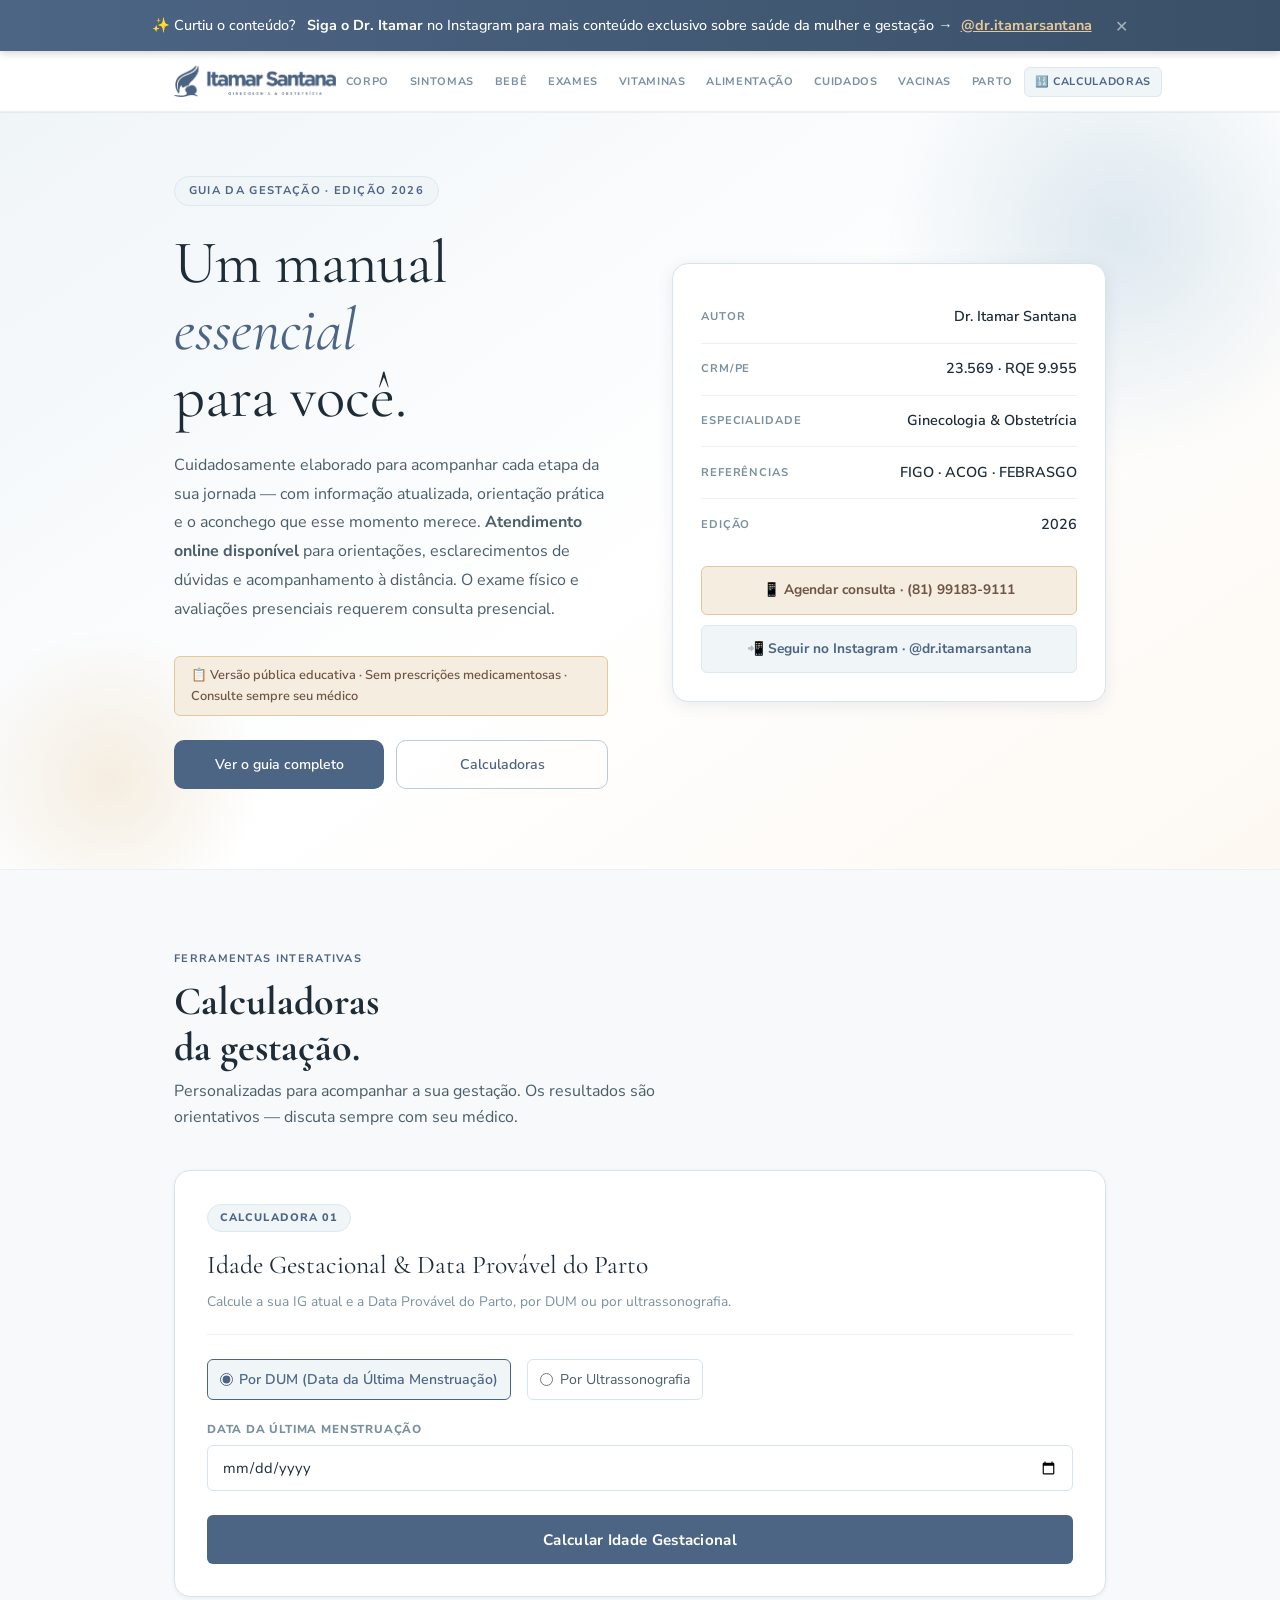
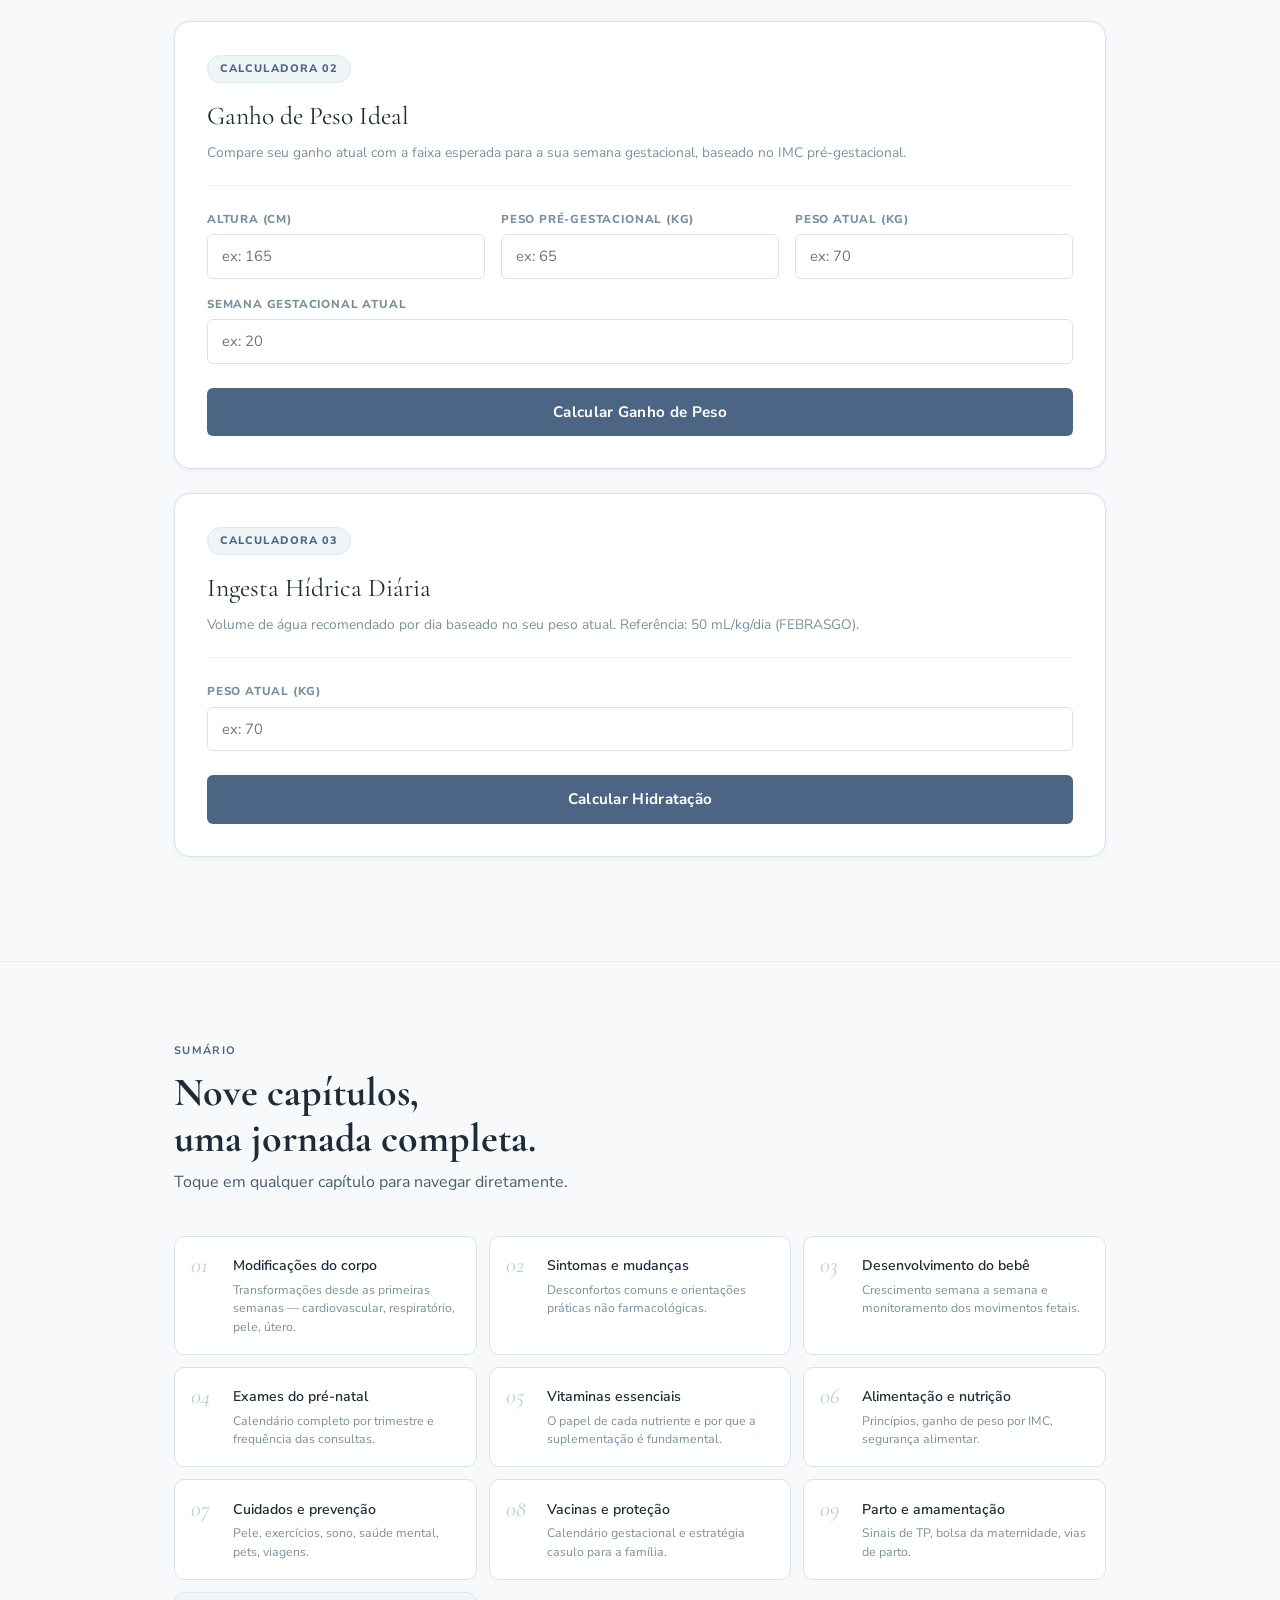
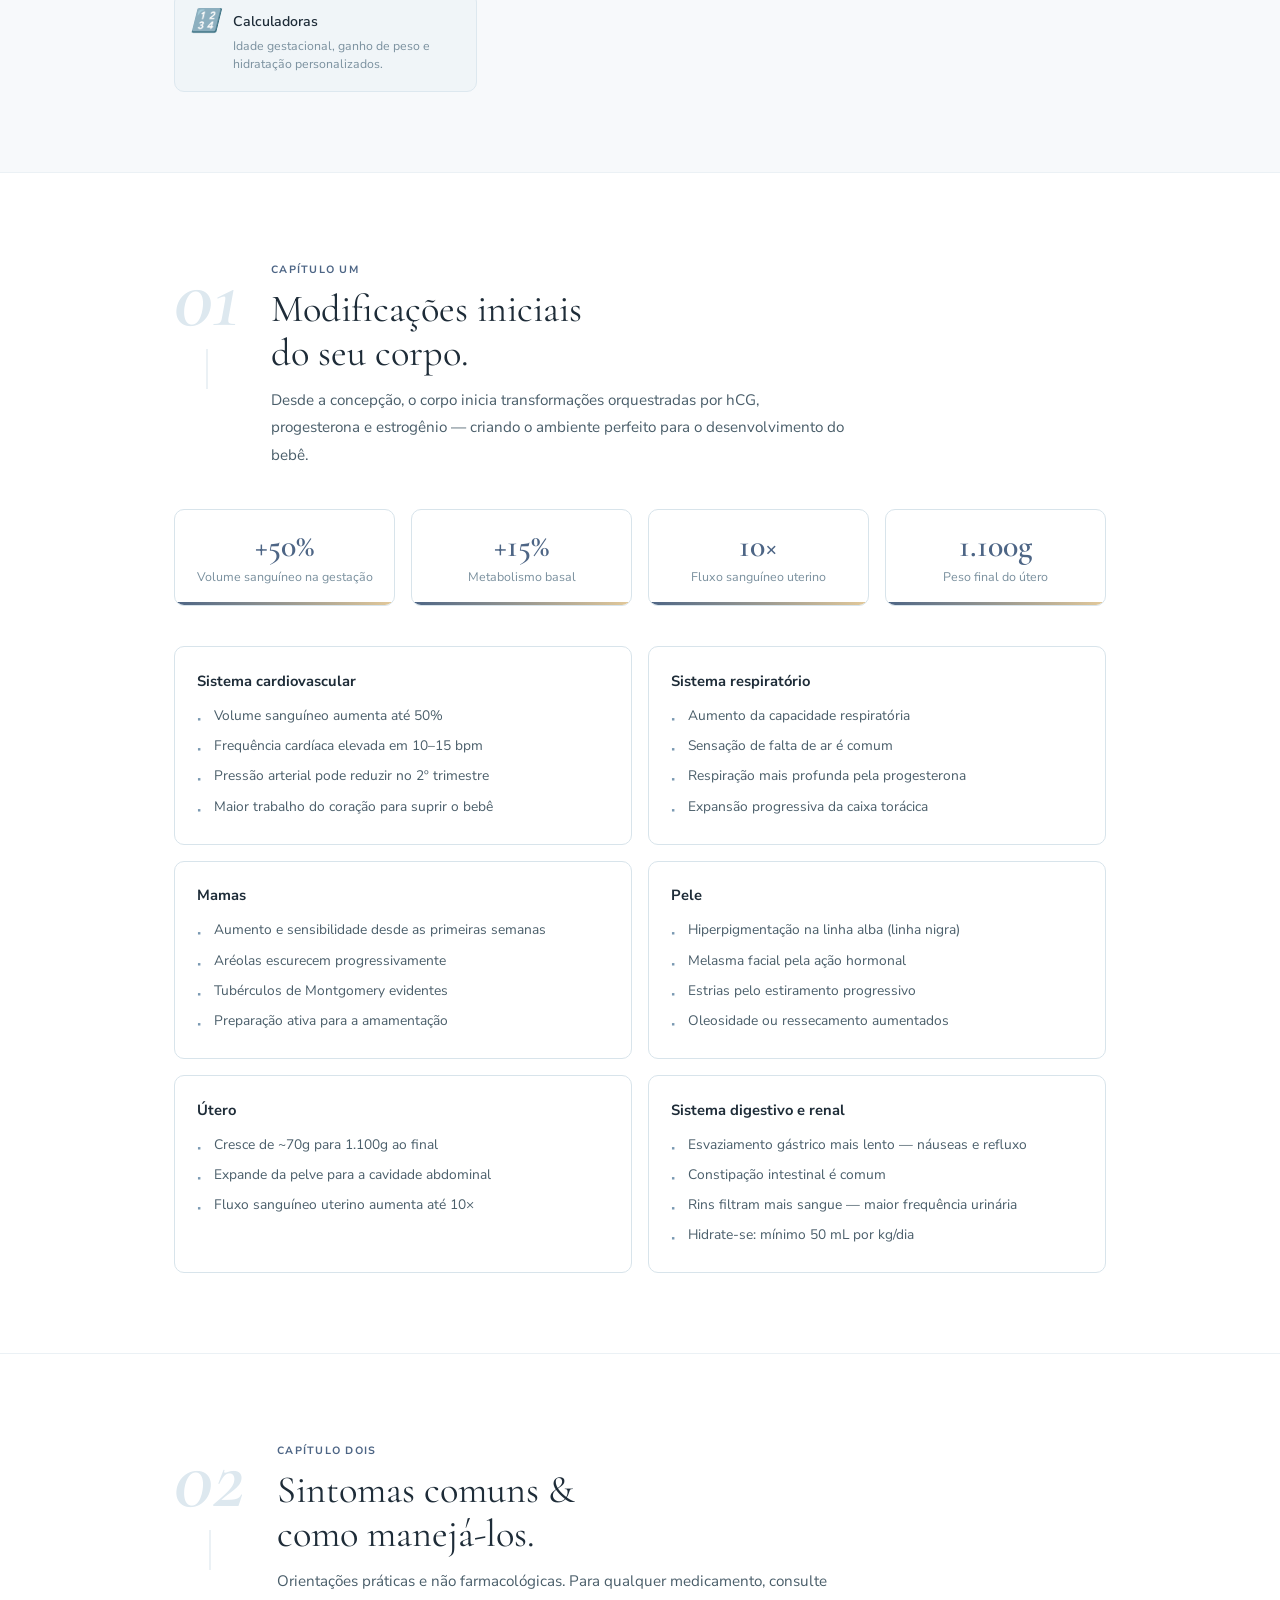
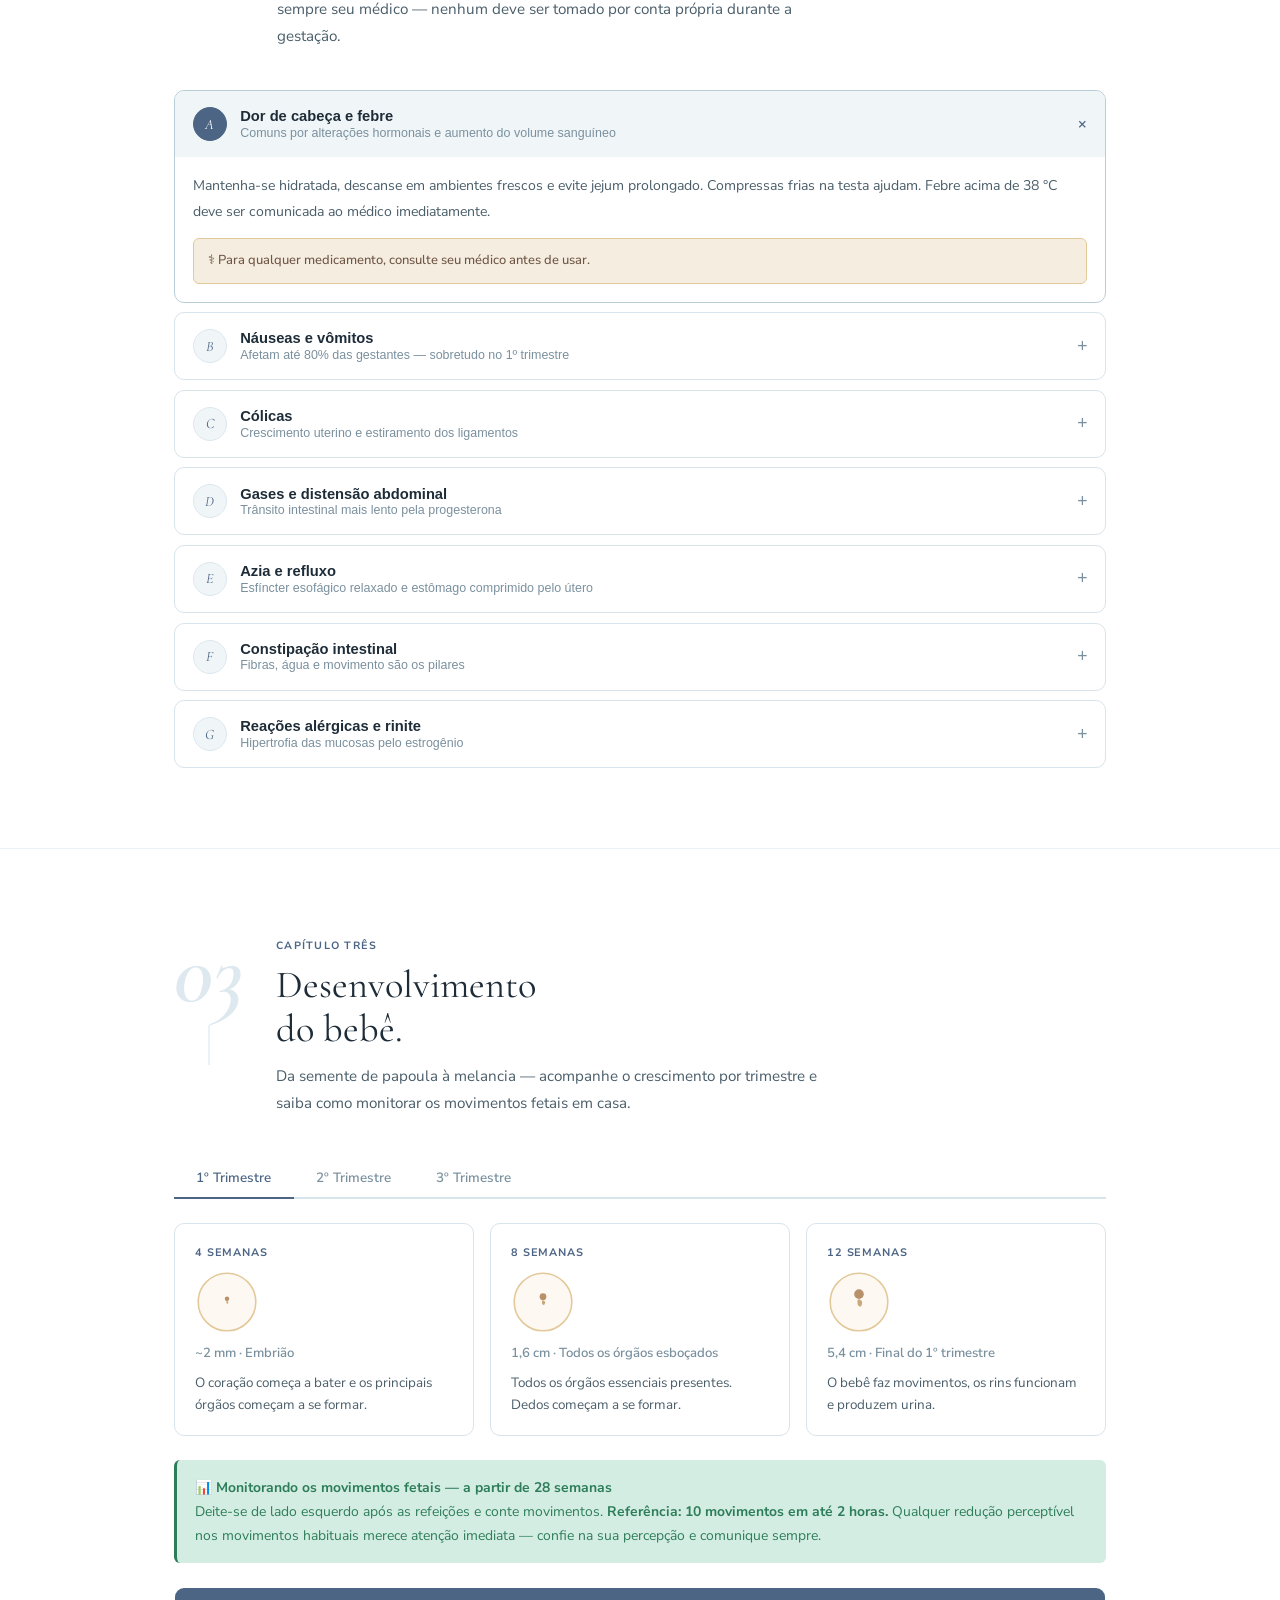
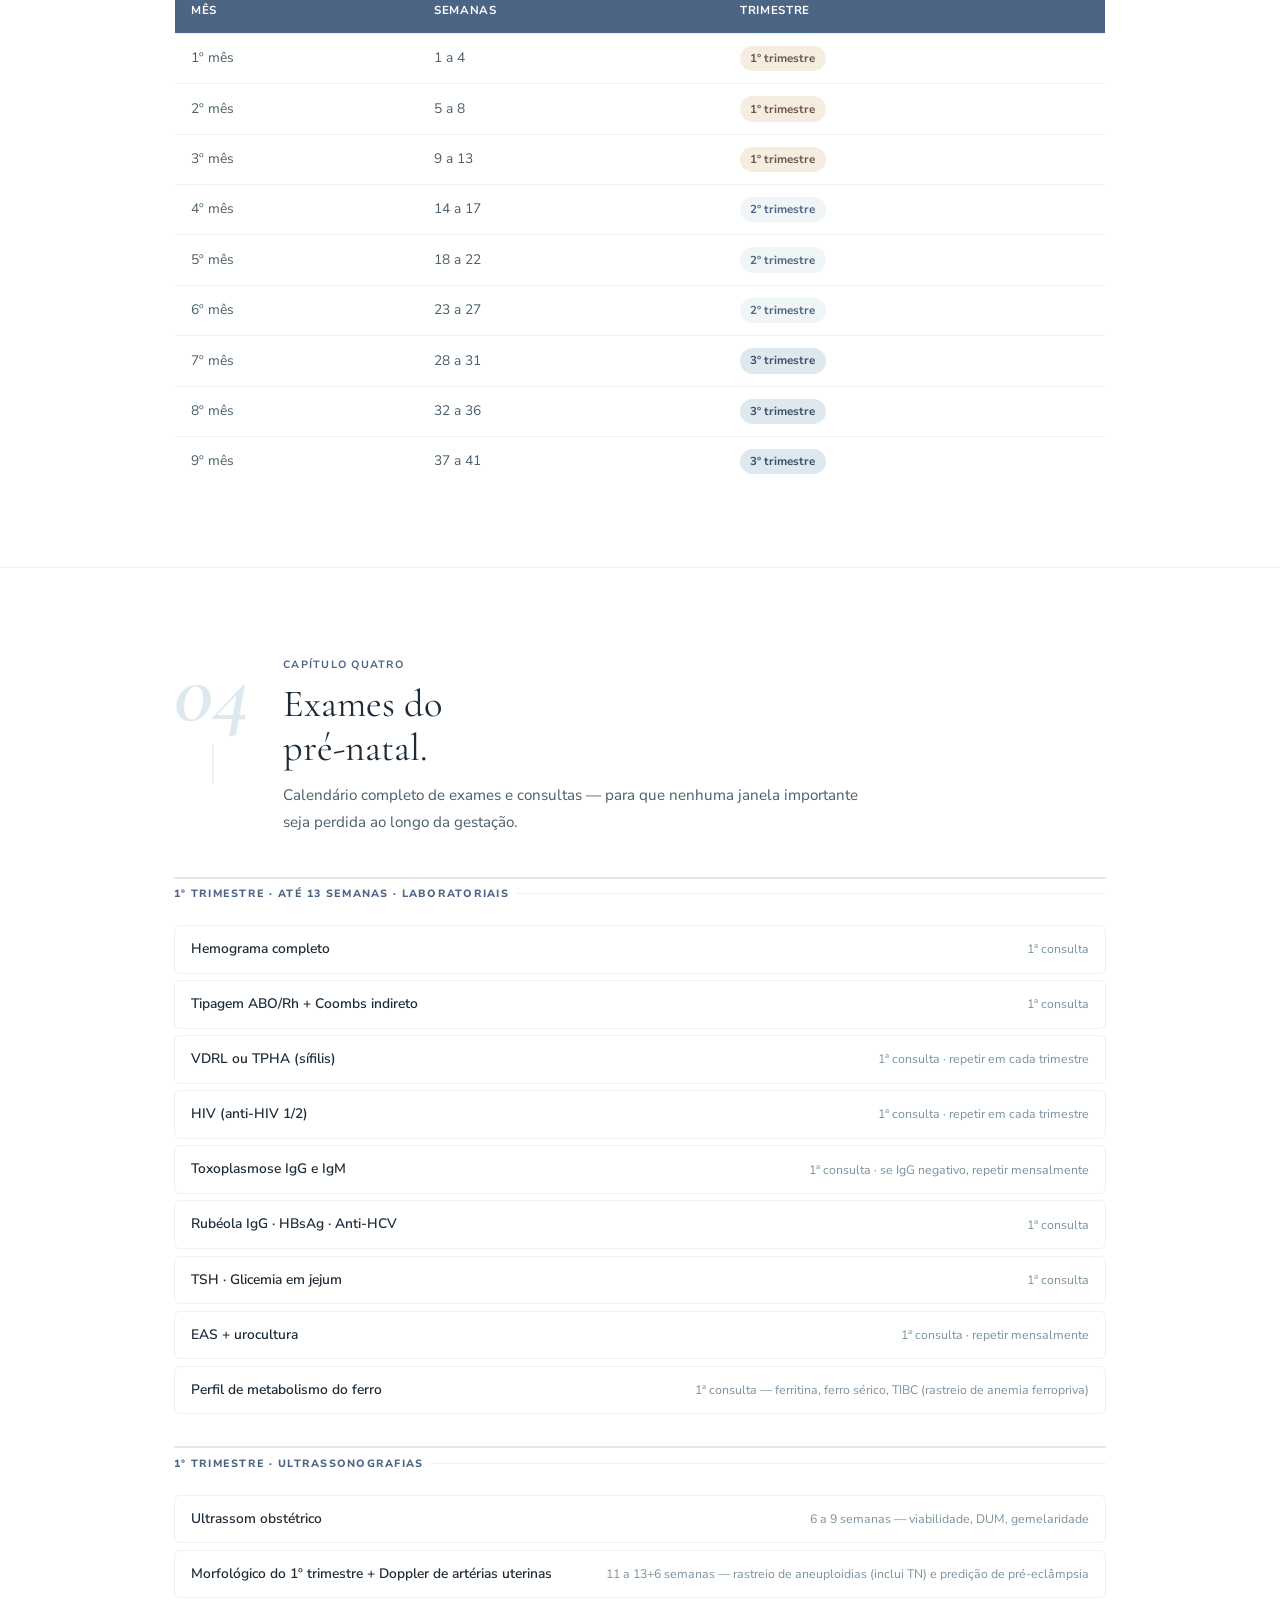
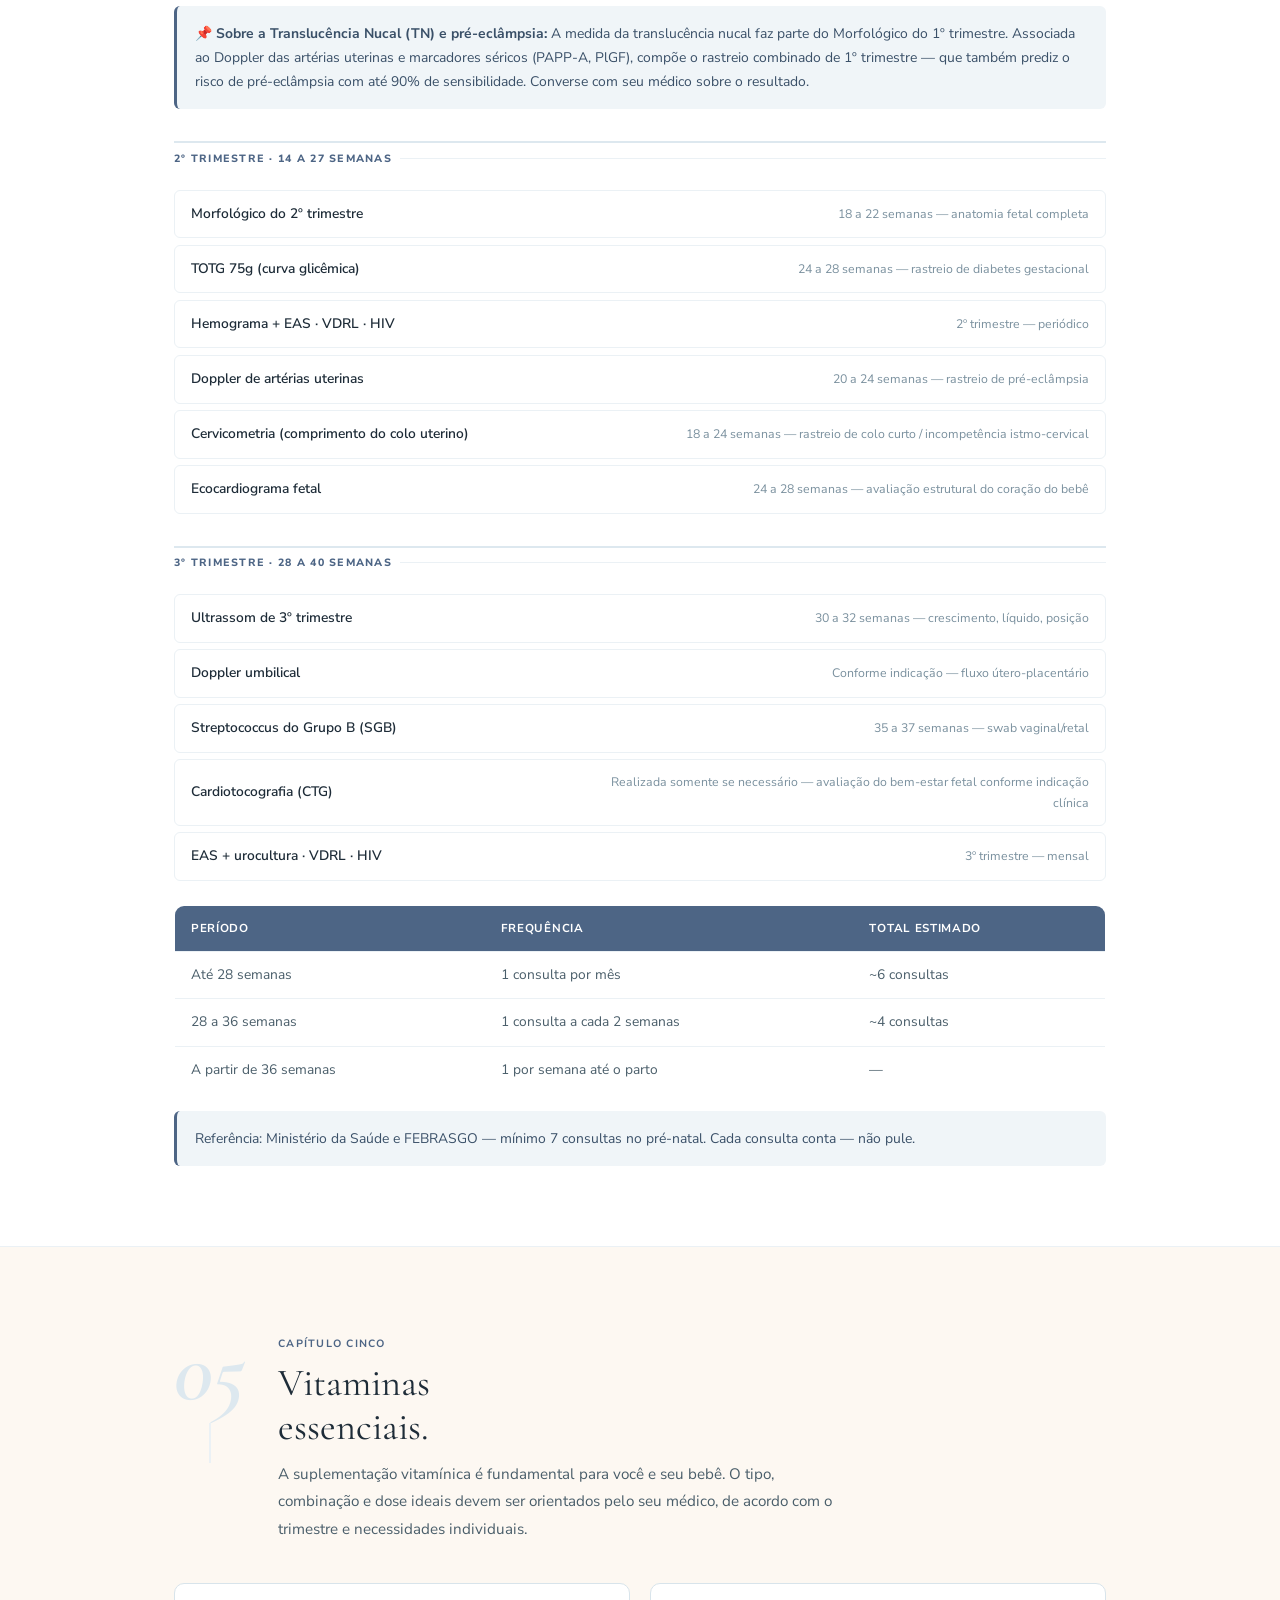
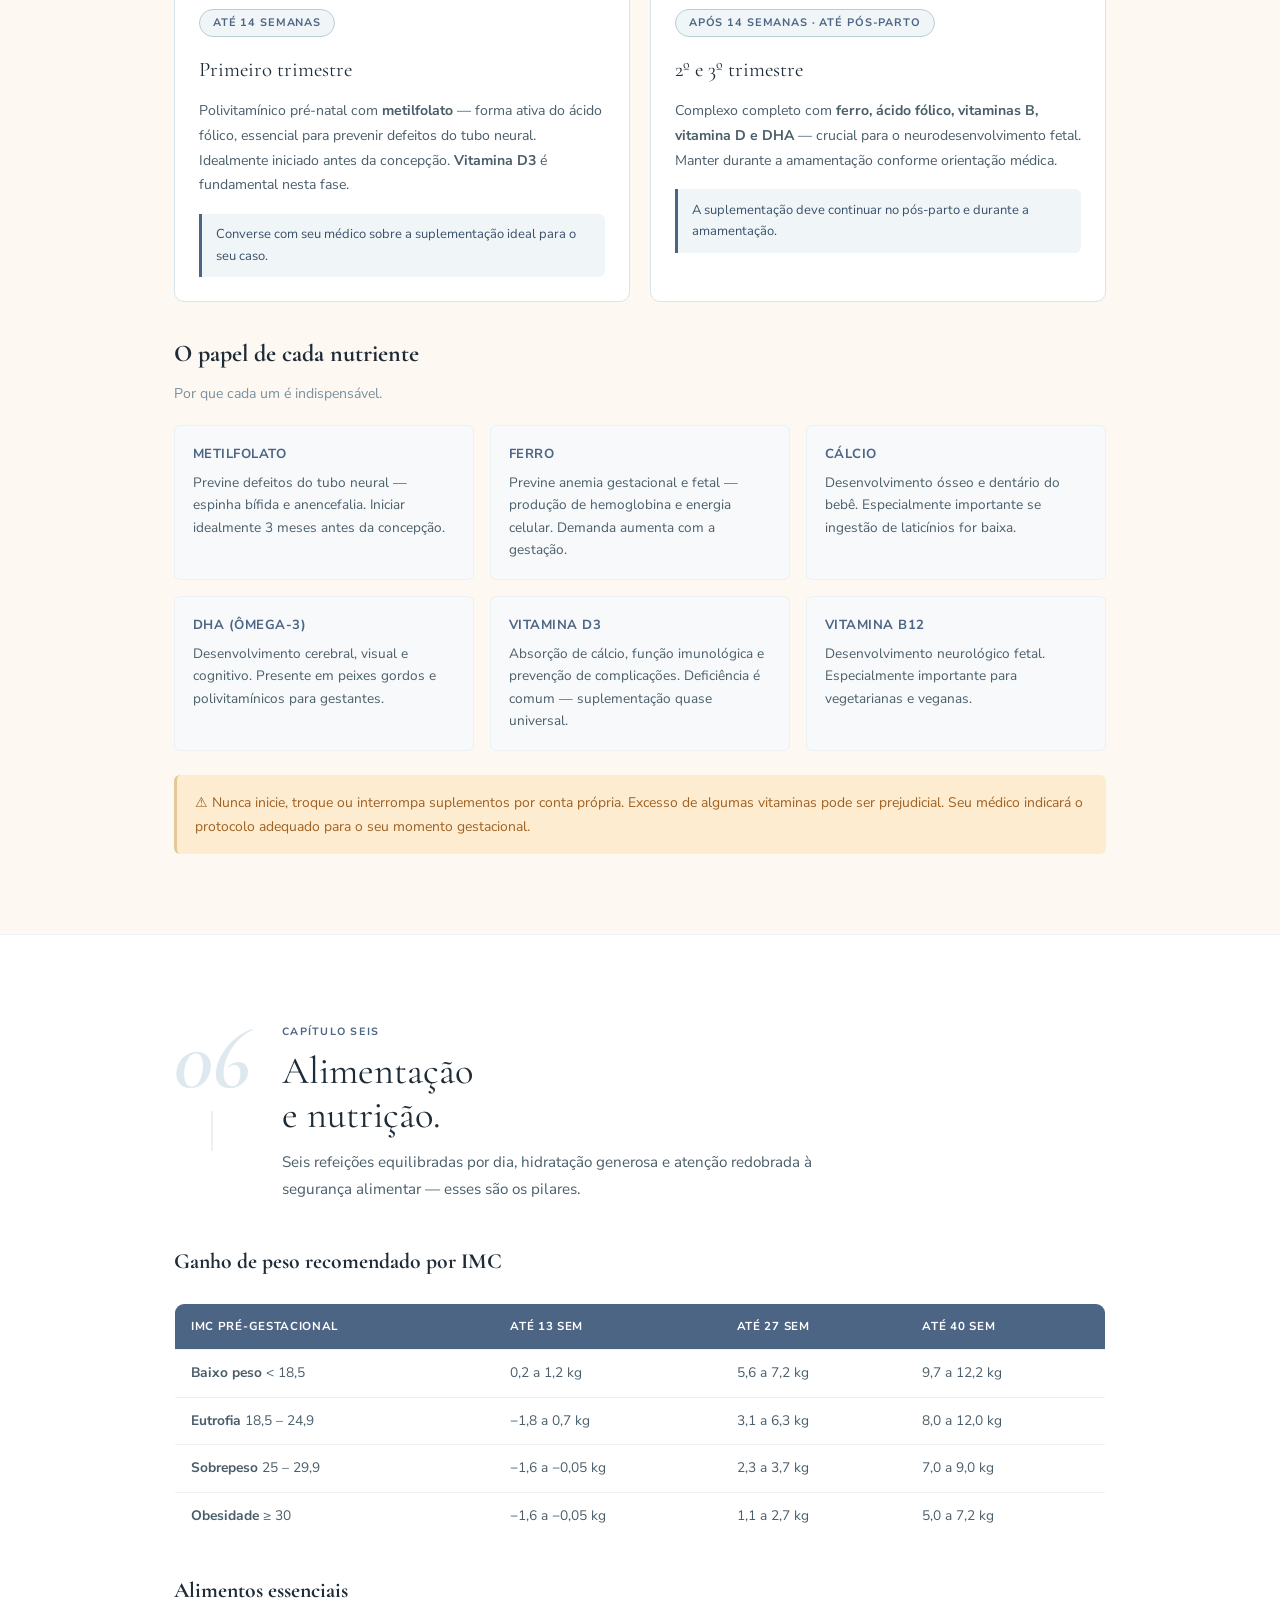
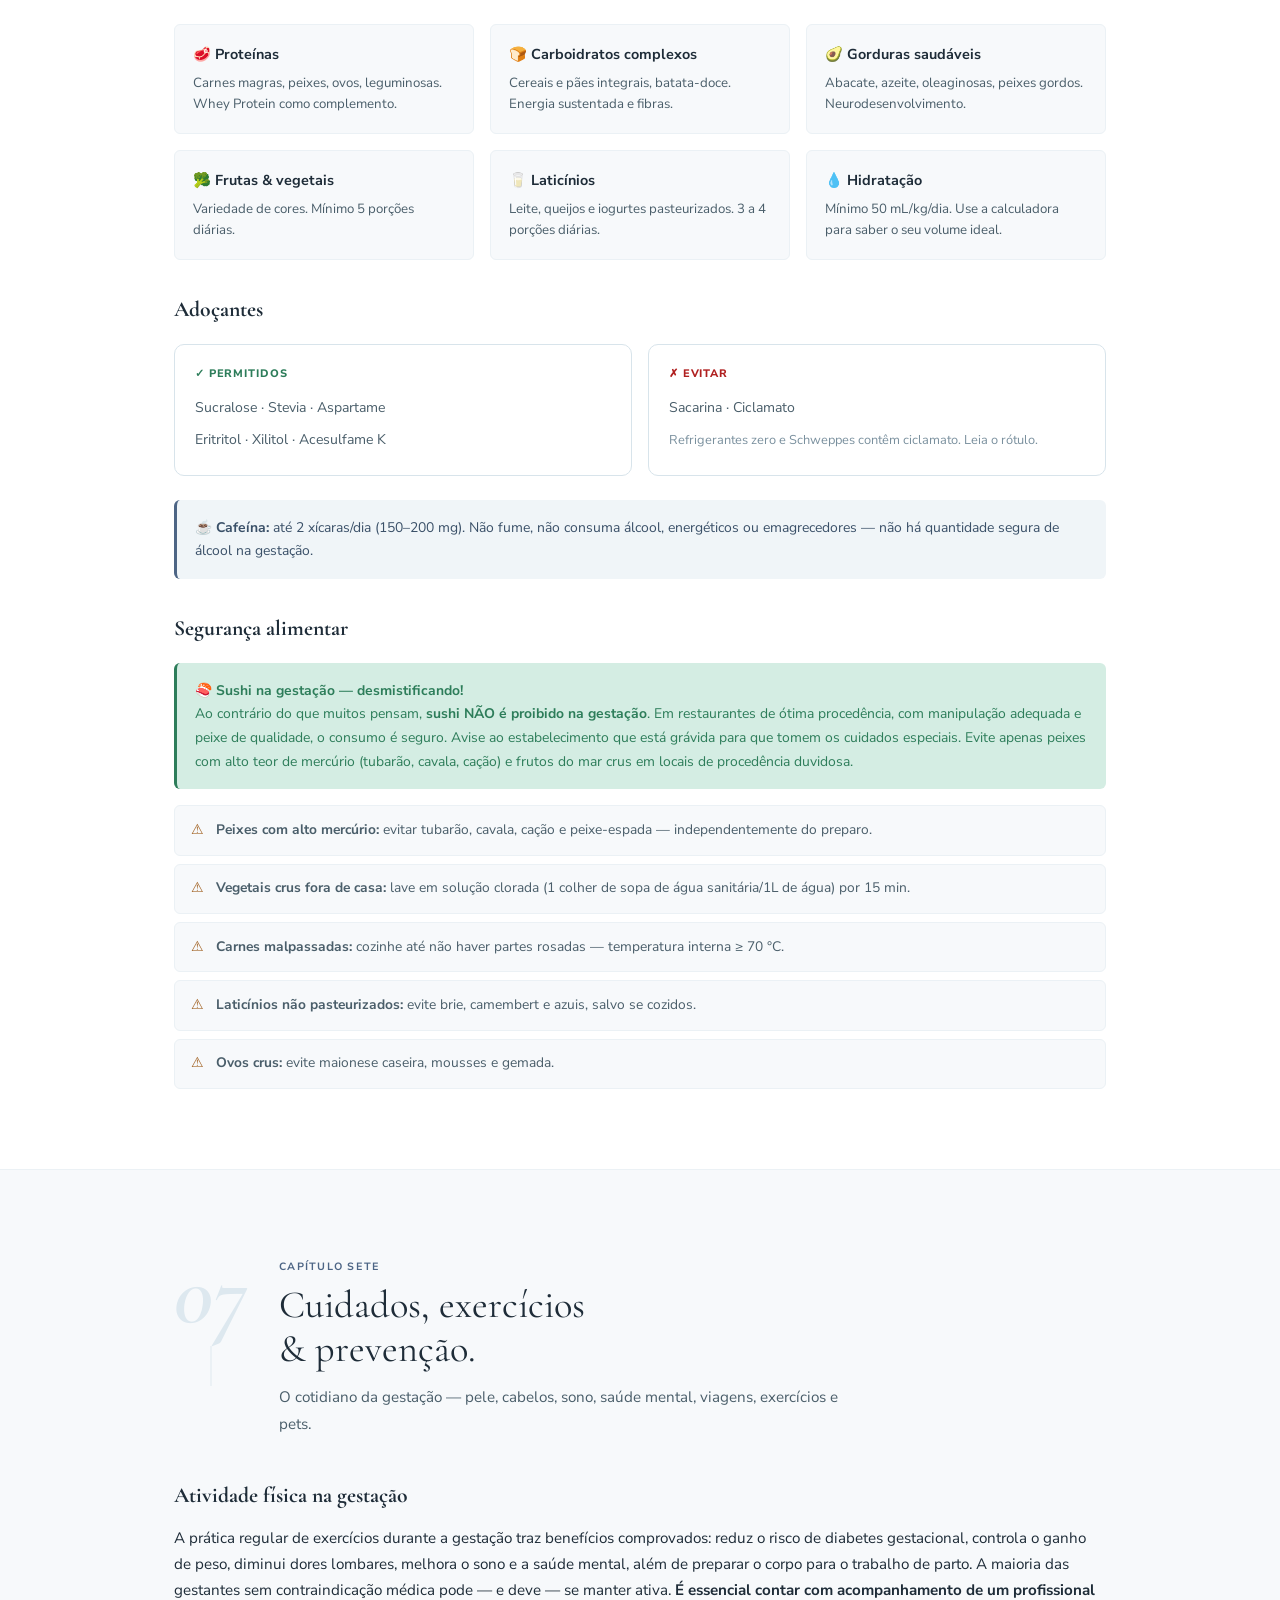
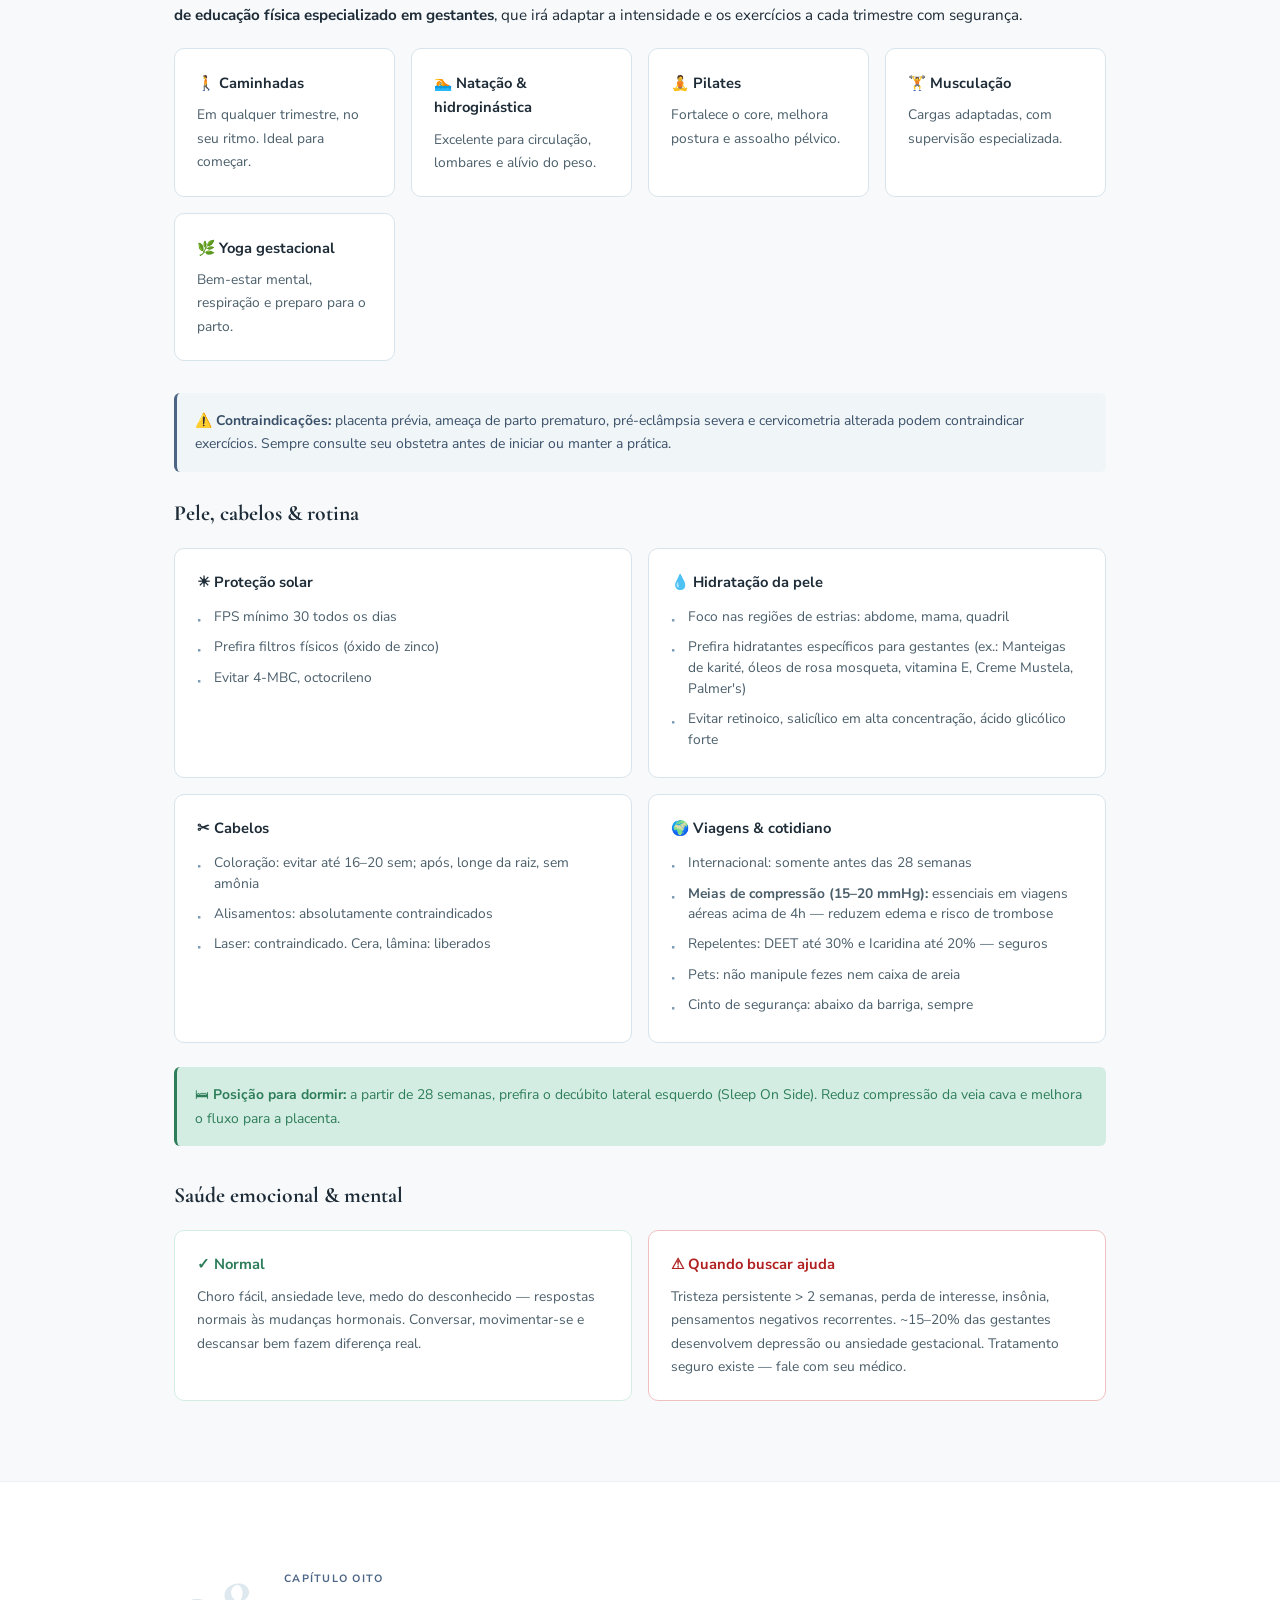
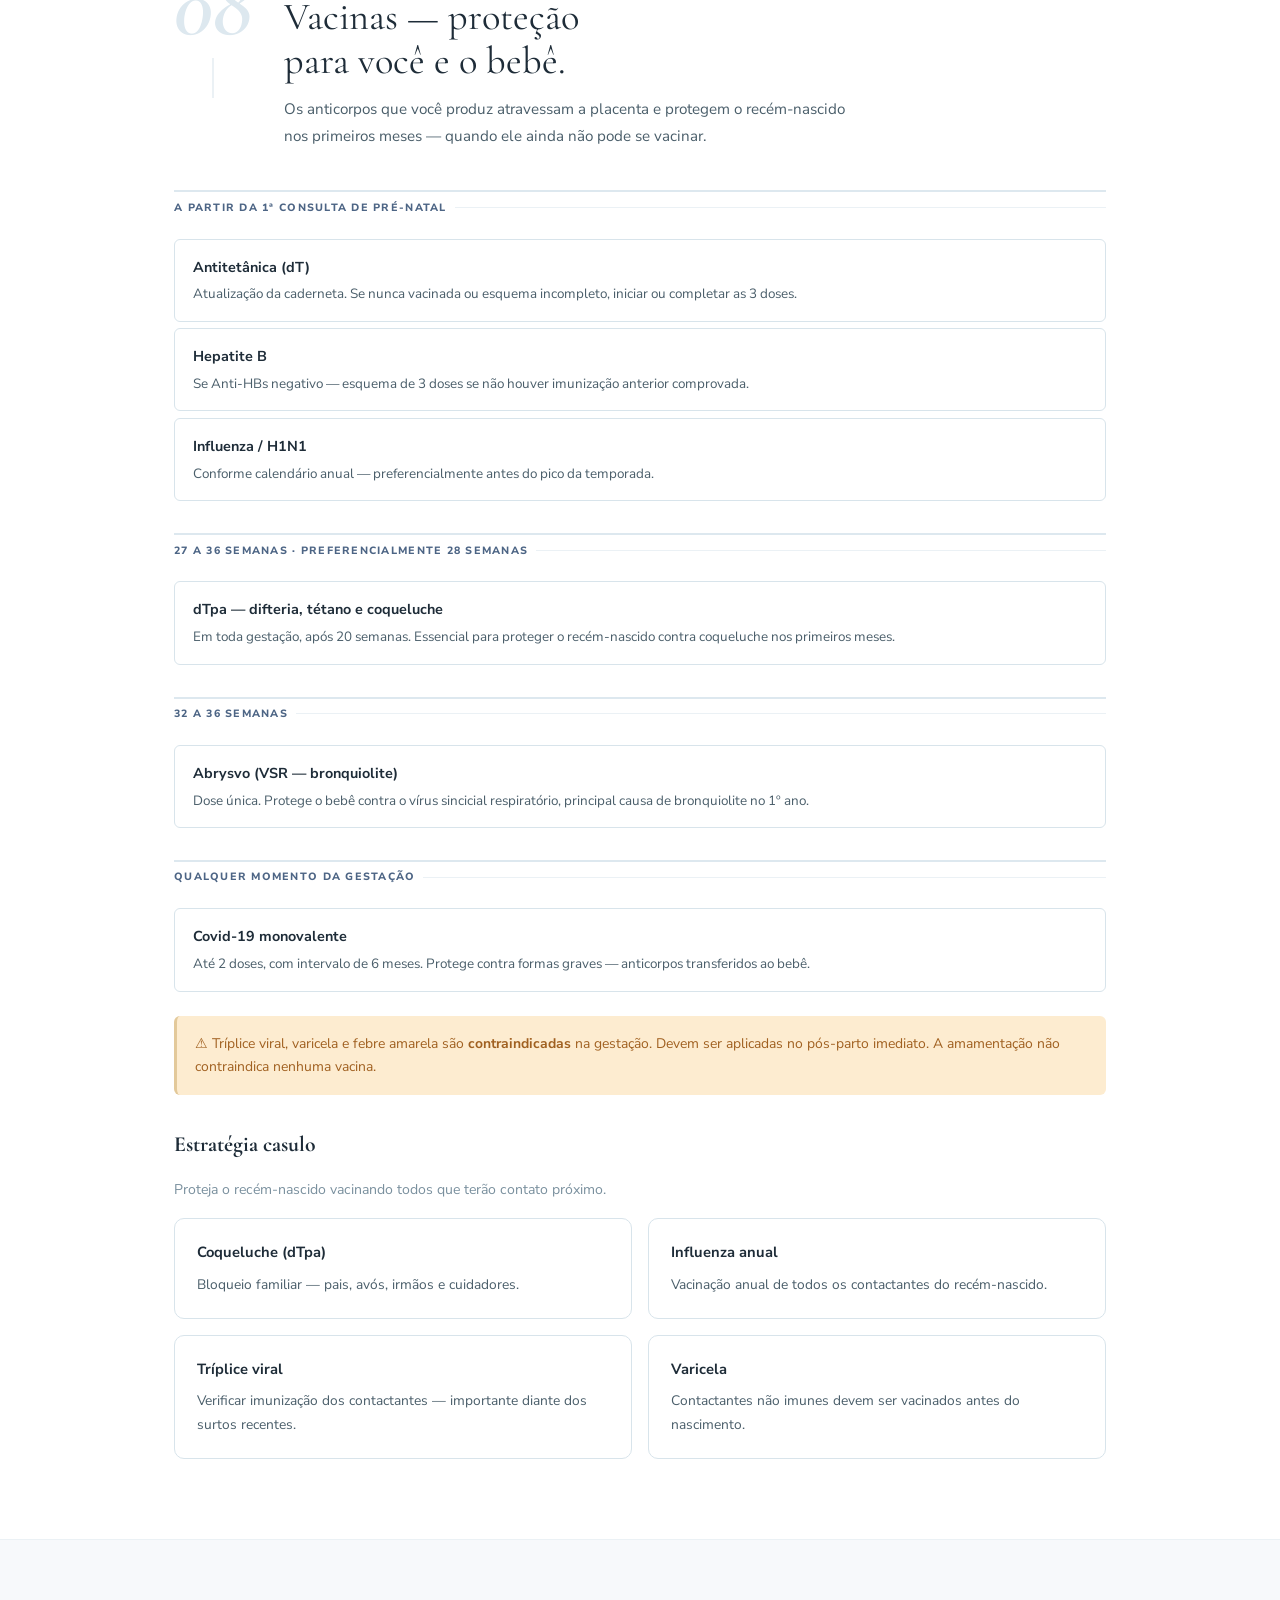
==== guia-publico.html @ 439c9fb7 "Fix nav logo, add JS, redesign fetal SVGs, move calculators earlier" ====
<!DOCTYPE html>
<html lang="pt-BR">
<head>
  <meta charset="UTF-8"/>
  <meta name="viewport" content="width=device-width, initial-scale=1.0"/>
  <title>Guia da Gestação · Dr. Itamar Santana · 2026</title>
  <meta name="description" content="Guia educativo completo sobre gestação. Com calculadoras de idade gestacional, ganho de peso e hidratação."/>
  <link rel="preconnect" href="https://fonts.googleapis.com"/>
  <link rel="preconnect" href="https://fonts.gstatic.com" crossorigin/>
  <link href="https://fonts.googleapis.com/css2?family=Cormorant+Garamond:ital,wght@0,400;0,500;0,600;1,400;1,600&family=Nunito+Sans:wght@300;400;500;600;700&display=swap" rel="stylesheet"/>
  <style>
    /* ════════════════════════════════════════
       BRAND TOKENS — Dr. Itamar Santana
       ════════════════════════════════════════ */
    :root {
      /* Primary — Steel Blue */
      --brand-dark:    #3a5068;
      --brand:         #4d6585;
      --brand-mid:     #7a99b2;
      --brand-light:   #b8cdd8;
      --brand-pale:    #dde8ef;
      --brand-ghost:   #f0f5f8;

      /* Warm — Sand & Taupe */
      --warm-dark:     #6e5545;
      --warm:          #8a6d58;
      --warm-mid:      #b59a82;
      --warm-light:    #e3c99a;
      --warm-pale:     #f5ede0;
      --warm-ghost:    #fdf8f2;

      /* Semantic */
      --success:       #2d7d5a;
      --success-bg:    #d4ede3;
      --warning:       #a06020;
      --warning-bg:    #fdecd0;
      --danger:        #b02020;
      --danger-bg:     #fde0e0;
      --info:          var(--brand);
      --info-bg:       var(--brand-ghost);

      /* Text */
      --text:          #1e2c38;
      --text-secondary:#4a5e6a;
      --text-muted:    #7a909e;
      --text-light:    #aabbc6;

      /* Surface */
      --bg:            #ffffff;
      --bg-alt:        #f7f9fb;
      --bg-warm:       var(--warm-ghost);
      --border:        #d8e4eb;
      --border-light:  #ebf1f5;

      /* Type */
      --font-serif:    'Cormorant Garamond', Georgia, serif;
      --font-sans:     'Nunito Sans', -apple-system, sans-serif;

      /* Geometry */
      --radius:        16px;
      --radius-sm:     10px;
      --radius-xs:     6px;

      /* Shadow */
      --shadow-sm:     0 1px 4px rgba(58,80,104,.07);
      --shadow:        0 4px 16px rgba(58,80,104,.10);
      --shadow-lg:     0 12px 40px rgba(58,80,104,.15);
    }

    *, *::before, *::after { box-sizing: border-box; margin: 0; padding: 0; }
    html { scroll-behavior: smooth; font-size: 16px; }
    body {
      font-family: var(--font-sans);
      color: var(--text);
      background: var(--bg);
      line-height: 1.65;
      -webkit-font-smoothing: antialiased;
    }

    /* ── PROGRESS ── */
    #progress {
      position: fixed; top: 0; left: 0; height: 3px; z-index: 1100;
      background: linear-gradient(90deg, var(--brand), var(--warm-light));
      width: 0%; transition: width .12s ease; border-radius: 0 2px 2px 0;
    }

    /* ── BACK TO TOP ── */
    #btt {
      position: fixed; bottom: 1.5rem; right: 1.5rem; z-index: 900;
      width: 44px; height: 44px; border-radius: 50%;
      background: var(--brand); color: #fff; border: none;
      display: flex; align-items: center; justify-content: center;
      cursor: pointer; box-shadow: var(--shadow);
      opacity: 0; transform: translateY(8px);
      transition: all .3s; font-size: 1.1rem;
    }
    #btt.visible { opacity: 1; transform: translateY(0); }
    #btt:hover { background: var(--brand-dark); }

    /* ── NAV ── */
    nav {
      position: sticky; top: 0; z-index: 1000;
      background: rgba(255,255,255,.97);
      backdrop-filter: blur(16px);
      border-bottom: 1px solid var(--border-light);
      box-shadow: 0 1px 0 rgba(58,80,104,.06);
    }
    .nav-inner {
      max-width: 980px; margin: 0 auto; padding: 0 1.5rem;
      display: flex; align-items: center; justify-content: space-between;
      height: 60px;
    }
    .nav-logo { height: 32px; display: block; }
    .nav-toggle { display: none; background: none; border: 1px solid var(--border); padding: 6px 10px; border-radius: var(--radius-xs); cursor: pointer; color: var(--text-secondary); font-size: .85rem; }
    .nav-links { display: flex; gap: .1rem; list-style: none; }
    .nav-links a {
      font-size: .68rem; font-weight: 700; letter-spacing: .06em; text-transform: uppercase;
      color: var(--text-muted); text-decoration: none; padding: .4rem .6rem;
      border-radius: var(--radius-xs); transition: all .2s; white-space: nowrap;
    }
    .nav-links a:hover { color: var(--brand); background: var(--brand-ghost); }
    .nav-links .nav-calc a { color: var(--brand); background: var(--brand-ghost); border: 1px solid var(--brand-pale); }
    .nav-links .nav-calc a:hover { background: var(--brand-pale); }

    /* Drawer */
    #nav-drawer {
      display: none; position: fixed; top: 60px; left: 0; right: 0; bottom: 0;
      background: #fff; z-index: 999; padding: 1.5rem;
      overflow-y: auto; border-top: 1px solid var(--border-light);
    }
    #nav-drawer.open { display: block; }
    #nav-drawer a {
      display: flex; align-items: center; gap: .75rem;
      padding: .85rem 0; font-size: .95rem; color: var(--text);
      text-decoration: none; border-bottom: 1px solid var(--border-light);
      font-weight: 500;
    }
    #nav-drawer a:last-child { border-bottom: none; }
    #nav-drawer .drawer-num { color: var(--brand); font-family: var(--font-serif); font-style: italic; font-size: 1.1rem; min-width: 1.5rem; }

    /* ── LAYOUT ── */
    .container { max-width: 980px; margin: 0 auto; padding: 0 1.5rem; }
    section { padding: 5rem 0; }
    section + section { border-top: 1px solid var(--border-light); }

    /* ── HERO ── */
    #hero {
      background: linear-gradient(145deg, var(--brand-ghost) 0%, #fff 55%, var(--warm-ghost) 100%);
      padding: 4rem 0 5rem;
      position: relative; overflow: hidden;
    }
    #hero::before {
      content: '';
      position: absolute; top: -120px; right: -80px;
      width: 480px; height: 480px; border-radius: 50%;
      background: radial-gradient(circle, var(--brand-pale) 0%, transparent 70%);
      pointer-events: none;
    }
    #hero::after {
      content: '';
      position: absolute; bottom: -60px; left: -40px;
      width: 300px; height: 300px; border-radius: 50%;
      background: radial-gradient(circle, var(--warm-pale) 0%, transparent 70%);
      pointer-events: none;
    }
    .hero-inner { position: relative; z-index: 1; display: grid; grid-template-columns: 1fr 1fr; gap: 4rem; align-items: center; }
    .hero-eyebrow {
      display: inline-flex; align-items: center; gap: .5rem;
      font-size: .7rem; font-weight: 700; letter-spacing: .12em; text-transform: uppercase;
      color: var(--brand); background: var(--brand-ghost);
      border: 1px solid var(--brand-pale); border-radius: 100px;
      padding: .3rem .85rem; margin-bottom: 1.5rem;
    }
    .hero-title {
      font-family: var(--font-serif);
      font-size: clamp(2.4rem, 5vw, 3.8rem);
      font-weight: 400; line-height: 1.1; margin-bottom: 1.25rem;
      color: var(--text);
    }
    .hero-title em { color: var(--brand); font-style: italic; }
    .hero-lead { font-size: 1rem; color: var(--text-secondary); line-height: 1.8; margin-bottom: 2rem; }
    .hero-public-badge {
      display: inline-flex; align-items: center; gap: .4rem;
      background: var(--warm-pale); color: var(--warm-dark);
      border: 1px solid var(--warm-light); border-radius: var(--radius-xs);
      font-size: .78rem; font-weight: 600; padding: .4rem .9rem;
    }
    .hero-right {
      background: var(--bg);
      border: 1px solid var(--border);
      border-radius: var(--radius);
      padding: 1.75rem;
      box-shadow: var(--shadow);
    }
    .hero-meta-row { display: flex; flex-direction: column; gap: 0; }
    .hero-meta-item { display: flex; justify-content: space-between; align-items: center; padding: .85rem 0; border-bottom: 1px solid var(--border-light); }
    .hero-meta-item:last-child { border-bottom: none; }
    .hm-label { font-size: .7rem; font-weight: 700; text-transform: uppercase; letter-spacing: .08em; color: var(--text-muted); }
    .hm-val { font-size: .9rem; font-weight: 600; color: var(--text); }
    .hero-cta {
      display: flex; gap: .75rem; margin-top: 1.25rem;
    }
    .btn-primary {
      flex: 1; padding: .75rem 1rem; background: var(--brand); color: #fff;
      border: none; border-radius: var(--radius-sm); font-family: var(--font-sans);
      font-size: .88rem; font-weight: 600; cursor: pointer; text-align: center;
      text-decoration: none; display: flex; align-items: center; justify-content: center;
      gap: .4rem; transition: background .2s;
    }
    .btn-primary:hover { background: var(--brand-dark); }
    .btn-outline {
      flex: 1; padding: .75rem 1rem;
      background: transparent; color: var(--brand);
      border: 1.5px solid var(--brand-light); border-radius: var(--radius-sm);
      font-family: var(--font-sans); font-size: .88rem; font-weight: 600;
      cursor: pointer; text-align: center; text-decoration: none;
      display: flex; align-items: center; justify-content: center;
      transition: all .2s;
    }
    .btn-outline:hover { background: var(--brand-ghost); border-color: var(--brand); }

    /* ── TOC ── */
    #toc { background: var(--bg-alt); }
    .section-eyebrow { font-size: .68rem; font-weight: 700; letter-spacing: .12em; text-transform: uppercase; color: var(--brand); margin-bottom: .6rem; }
    .section-title { font-family: var(--font-serif); font-size: clamp(1.8rem, 4vw, 2.5rem); margin-bottom: .5rem; line-height: 1.15; }
    .section-lead { color: var(--text-secondary); margin-bottom: 2.5rem; max-width: 540px; }
    .toc-grid { display: grid; grid-template-columns: repeat(3, 1fr); gap: .75rem; }
    .toc-item {
      display: flex; align-items: flex-start; gap: .85rem;
      border: 1.5px solid var(--border); border-radius: var(--radius-sm);
      padding: 1.1rem 1rem; background: var(--bg); text-decoration: none; color: var(--text);
      transition: all .2s; position: relative; overflow: hidden;
    }
    .toc-item::before {
      content: ''; position: absolute; left: 0; top: 0; bottom: 0;
      width: 3px; background: var(--brand); opacity: 0; transition: opacity .2s;
    }
    .toc-item:hover { border-color: var(--brand-light); box-shadow: var(--shadow-sm); transform: translateY(-1px); }
    .toc-item:hover::before { opacity: 1; }
    .toc-num { font-family: var(--font-serif); font-size: 1.4rem; color: var(--brand-light); font-style: italic; line-height: 1; min-width: 1.75rem; flex-shrink: 0; }
    .toc-title { font-weight: 600; font-size: .88rem; margin-bottom: .2rem; }
    .toc-desc { font-size: .77rem; color: var(--text-muted); line-height: 1.5; }
    .toc-calc { border-color: var(--brand-pale); background: var(--brand-ghost); }
    .toc-calc .toc-num { color: var(--brand); }
    .toc-calc:hover { border-color: var(--brand); }

    /* ── CHAPTER HEADER ── */
    .ch-wrap { display: flex; align-items: flex-start; gap: 2rem; margin-bottom: 2.5rem; }
    .ch-num-block {
      display: flex; flex-direction: column; align-items: center;
      flex-shrink: 0;
    }
    .ch-num { font-family: var(--font-serif); font-size: clamp(3.5rem, 8vw, 5.5rem); font-style: italic; color: var(--brand-pale); line-height: 1; font-weight: 600; }
    .ch-line { width: 2px; flex: 1; background: var(--border-light); min-height: 40px; margin-top: .5rem; }
    .ch-content { padding-top: .5rem; }
    .ch-eyebrow { font-size: .66rem; font-weight: 700; letter-spacing: .12em; text-transform: uppercase; color: var(--brand); margin-bottom: .5rem; }
    .ch-title { font-family: var(--font-serif); font-size: clamp(1.6rem, 4vw, 2.4rem); font-weight: 400; line-height: 1.15; margin-bottom: .75rem; }
    .ch-lead { color: var(--text-secondary); max-width: 580px; line-height: 1.8; font-size: .95rem; }

    /* ── STAT ROW ── */
    .stat-row { display: grid; grid-template-columns: repeat(4, 1fr); gap: 1rem; margin-bottom: 2.5rem; }
    .stat-card {
      border: 1.5px solid var(--border); border-radius: var(--radius-sm);
      padding: 1.25rem; text-align: center; background: var(--bg);
      position: relative; overflow: hidden;
    }
    .stat-card::after {
      content: ''; position: absolute; bottom: 0; left: 0; right: 0;
      height: 3px; background: linear-gradient(90deg, var(--brand), var(--warm-light));
    }
    .stat-num { font-family: var(--font-serif); font-size: 2rem; font-weight: 600; color: var(--brand); line-height: 1; margin-bottom: .35rem; }
    .stat-label { font-size: .78rem; color: var(--text-muted); line-height: 1.4; }

    /* ── CARDS GRID ── */
    .cards-2 { display: grid; grid-template-columns: 1fr 1fr; gap: 1rem; }
    .cards-3 { display: grid; grid-template-columns: repeat(3, 1fr); gap: 1rem; }
    .cards-auto { display: grid; grid-template-columns: repeat(auto-fit, minmax(200px, 1fr)); gap: 1rem; }
    .card {
      border: 1.5px solid var(--border); border-radius: var(--radius-sm);
      padding: 1.35rem; background: var(--bg);
    }
    .card-title { font-weight: 700; font-size: .92rem; margin-bottom: .5rem; color: var(--text); }
    .card-text { font-size: .86rem; color: var(--text-secondary); line-height: 1.7; }
    .card ul { list-style: none; }
    .card ul li { font-size: .86rem; color: var(--text-secondary); padding: .3rem 0 .3rem 1.1rem; position: relative; line-height: 1.5; }
    .card ul li::before { content: '·'; position: absolute; left: 0; color: var(--brand-mid); font-weight: bold; font-size: 1.1rem; line-height: 1.4; }

    /* ── ACCORDION ── */
    .accordion { display: flex; flex-direction: column; gap: .6rem; }
    .acc-item { border: 1.5px solid var(--border); border-radius: var(--radius-sm); overflow: hidden; background: var(--bg); transition: border-color .2s; }
    .acc-item.open { border-color: var(--brand-light); }
    .acc-trigger {
      width: 100%; display: flex; align-items: center; gap: .85rem; padding: 1rem 1.1rem;
      background: none; border: none; cursor: pointer; text-align: left; transition: background .2s;
    }
    .acc-trigger:hover { background: var(--brand-ghost); }
    .acc-item.open .acc-trigger { background: var(--brand-ghost); }
    .acc-letter {
      width: 34px; height: 34px; border-radius: 50%; flex-shrink: 0;
      background: var(--brand-ghost); border: 1.5px solid var(--brand-pale);
      display: flex; align-items: center; justify-content: center;
      font-family: var(--font-serif); font-style: italic; font-size: .9rem; color: var(--brand);
    }
    .acc-item.open .acc-letter { background: var(--brand); color: #fff; border-color: var(--brand); }
    .acc-info { flex: 1; }
    .acc-title { font-weight: 600; font-size: .92rem; color: var(--text); text-align: left; margin-bottom: .1rem; }
    .acc-sub { font-size: .78rem; color: var(--text-muted); text-align: left; }
    .acc-icon { font-size: 1.1rem; color: var(--text-muted); flex-shrink: 0; transition: transform .3s; }
    .acc-item.open .acc-icon { transform: rotate(45deg); color: var(--brand); }
    .acc-body { display: none; padding: 0 1.1rem 1.1rem; }
    .acc-item.open .acc-body { display: block; }
    .acc-body p { font-size: .88rem; color: var(--text-secondary); line-height: 1.8; margin-top: 1rem; }
    .acc-cta {
      display: flex; align-items: center; gap: .5rem; margin-top: .9rem;
      padding: .7rem .9rem; background: var(--warm-pale);
      border: 1px solid var(--warm-light); border-radius: var(--radius-xs);
      font-size: .81rem; color: var(--warm-dark); font-weight: 500;
    }

    /* ── TABS ── */
    .tab-bar { display: flex; gap: 0; margin-bottom: 1.5rem; border-bottom: 2px solid var(--border); }
    .tab-btn {
      padding: .65rem 1.4rem; border: none; background: none; cursor: pointer;
      font-family: var(--font-sans); font-size: .84rem; font-weight: 600;
      color: var(--text-muted); border-bottom: 2px solid transparent; margin-bottom: -2px;
      transition: all .2s;
    }
    .tab-btn.active { color: var(--brand); border-bottom-color: var(--brand); }
    .tab-panel { display: none; }
    .tab-panel.active { display: grid; grid-template-columns: repeat(3, 1fr); gap: 1rem; }
    .baby-card { border: 1.5px solid var(--border); border-radius: var(--radius-sm); padding: 1.25rem; }
    .baby-week { font-size: .68rem; font-weight: 700; text-transform: uppercase; letter-spacing: .08em; color: var(--brand); margin-bottom: .5rem; }
    .baby-size { font-size: 1.5rem; margin-bottom: .2rem; }
    .baby-cm { font-size: .82rem; color: var(--text-muted); margin-bottom: .5rem; font-weight: 600; }
    .baby-desc { font-size: .84rem; color: var(--text-secondary); line-height: 1.6; }

    /* ── TABLE ── */
    .data-table { width: 100%; border-collapse: collapse; font-size: .86rem; margin-top: 1.5rem; border: 1.5px solid var(--border); border-radius: var(--radius-sm); overflow: hidden; }
    .data-table th { background: var(--brand); color: #fff; padding: .8rem 1rem; text-align: left; font-size: .72rem; font-weight: 700; text-transform: uppercase; letter-spacing: .06em; }
    .data-table td { padding: .75rem 1rem; border-top: 1px solid var(--border-light); color: var(--text-secondary); }
    .data-table tr:hover td { background: var(--brand-ghost); }
    .badge { display: inline-block; padding: .2rem .65rem; border-radius: 100px; font-size: .72rem; font-weight: 700; }
    .badge-1 { background: var(--warm-pale); color: var(--warm-dark); }
    .badge-2 { background: var(--brand-ghost); color: var(--brand); }
    .badge-3 { background: var(--brand-pale); color: var(--brand-dark); }

    /* ── EXAM LIST ── */
    .period-label { font-size: .66rem; font-weight: 800; text-transform: uppercase; letter-spacing: .12em; color: var(--brand); padding: .4rem 0; border-top: 2px solid var(--brand-pale); margin-top: 2rem; margin-bottom: 1rem; display: flex; align-items: center; gap: .5rem; }
    .period-label::after { content: ''; flex: 1; height: 1px; background: var(--border-light); }
    .exam-list { display: flex; flex-direction: column; gap: .4rem; }
    .exam-row { display: flex; justify-content: space-between; align-items: center; padding: .75rem 1rem; border: 1px solid var(--border-light); border-radius: var(--radius-xs); font-size: .86rem; background: var(--bg); }
    .exam-row:hover { border-color: var(--brand-pale); background: var(--brand-ghost); }
    .exam-name { font-weight: 600; color: var(--text); }
    .exam-freq { font-size: .77rem; color: var(--text-muted); text-align: right; max-width: 55%; }

    /* ── VITAMINS ── */
    .trim-grid { display: grid; grid-template-columns: 1fr 1fr; gap: 1.25rem; margin-bottom: 2rem; }
    .trim-card { border: 1.5px solid var(--border); border-radius: var(--radius-sm); padding: 1.5rem; background: var(--bg); }
    .trim-pill { display: inline-block; border: 1.5px solid var(--brand-light); border-radius: 100px; font-size: .68rem; font-weight: 700; text-transform: uppercase; letter-spacing: .08em; color: var(--brand); padding: .25rem .8rem; margin-bottom: 1rem; background: var(--brand-ghost); }
    .trim-title { font-family: var(--font-serif); font-size: 1.3rem; margin-bottom: .75rem; }
    .trim-text { font-size: .88rem; color: var(--text-secondary); line-height: 1.75; margin-bottom: 1rem; }
    .trim-note { background: var(--brand-ghost); border-left: 3px solid var(--brand); border-radius: 0 var(--radius-xs) var(--radius-xs) 0; padding: .65rem .9rem; font-size: .81rem; color: var(--brand-dark); }
    .nutrient-grid { display: grid; grid-template-columns: 1fr 1fr 1fr; gap: 1rem; }
    .nutrient-card { border: 1px solid var(--border-light); border-radius: var(--radius-xs); padding: 1.1rem; background: var(--bg-alt); }
    .nutrient-name { font-size: .82rem; font-weight: 700; color: var(--brand); margin-bottom: .4rem; text-transform: uppercase; letter-spacing: .04em; }
    .nutrient-desc { font-size: .85rem; color: var(--text-secondary); line-height: 1.65; }

    /* ── FOOD ── */
    .food-grid { display: grid; grid-template-columns: repeat(3, 1fr); gap: 1rem; margin-bottom: 2rem; }
    .food-card { border: 1px solid var(--border-light); border-radius: var(--radius-xs); padding: 1.1rem; background: var(--bg-alt); }
    .food-title { font-weight: 700; font-size: .9rem; margin-bottom: .4rem; }
    .food-text { font-size: .83rem; color: var(--text-secondary); line-height: 1.6; }
    .sweetener-grid { display: grid; grid-template-columns: 1fr 1fr; gap: 1rem; margin-bottom: 1.5rem; }
    .sw-card { border: 1.5px solid var(--border); border-radius: var(--radius-sm); padding: 1.25rem; }
    .sw-label { font-size: .68rem; font-weight: 800; text-transform: uppercase; letter-spacing: .08em; margin-bottom: .6rem; }
    .sw-ok { color: var(--success); }
    .sw-no { color: var(--danger); }
    .sw-item { font-size: .88rem; color: var(--text-secondary); padding: .25rem 0; }
    .avoid-list { display: flex; flex-direction: column; gap: .5rem; }
    .avoid-item { display: flex; gap: .75rem; align-items: flex-start; border: 1px solid var(--border-light); border-radius: var(--radius-xs); padding: .8rem 1rem; font-size: .86rem; color: var(--text-secondary); background: var(--bg-alt); }
    .avoid-icon { color: var(--warning); flex-shrink: 0; }

    /* ── VACCINES ── */
    .vacc-item { border: 1.5px solid var(--border); border-radius: var(--radius-xs); padding: 1rem 1.1rem; margin-bottom: .4rem; }
    .vacc-item:hover { border-color: var(--brand-light); background: var(--brand-ghost); }
    .vacc-name { font-weight: 700; font-size: .9rem; margin-bottom: .25rem; color: var(--text); }
    .vacc-desc { font-size: .84rem; color: var(--text-secondary); line-height: 1.6; }

    /* ── ALERT SECTION ── */
    #alerts { background: #fff9f9; }
    .alert-grid { display: grid; grid-template-columns: repeat(auto-fit, minmax(210px, 1fr)); gap: .75rem; margin-bottom: 1.5rem; }
    .alert-card { border: 1.5px solid #f0c0c0; border-radius: var(--radius-sm); padding: 1.1rem; background: #fff; }
    .alert-card:hover { border-color: var(--danger); }
    .alert-icon { font-size: 1.4rem; margin-bottom: .4rem; }
    .alert-title { font-weight: 700; font-size: .88rem; margin-bottom: .3rem; }
    .alert-desc { font-size: .81rem; color: var(--text-secondary); line-height: 1.6; }
    .alert-banner { background: var(--danger-bg); border: 1.5px solid #f0a0a0; border-radius: var(--radius-sm); padding: 1.25rem 1.5rem; font-size: .9rem; color: var(--danger); font-weight: 600; text-align: center; }

    /* ── CALCULADORAS ── */
    #calcs { background: var(--bg-alt); }
    .calc-card { background: var(--bg); border: 1.5px solid var(--border); border-radius: var(--radius); padding: 2rem; box-shadow: var(--shadow-sm); margin-bottom: 1.5rem; }
    .calc-header { border-bottom: 1px solid var(--border-light); padding-bottom: 1.25rem; margin-bottom: 1.5rem; }
    .calc-badge { display: inline-flex; align-items: center; gap: .35rem; font-size: .68rem; font-weight: 800; text-transform: uppercase; letter-spacing: .1em; color: var(--brand); background: var(--brand-ghost); border: 1px solid var(--brand-pale); border-radius: 100px; padding: .25rem .75rem; margin-bottom: .75rem; }
    .calc-title { font-family: var(--font-serif); font-size: 1.6rem; font-weight: 400; margin-bottom: .3rem; }
    .calc-desc { font-size: .86rem; color: var(--text-muted); }
    .radio-group { display: flex; gap: 1rem; margin-bottom: 1.25rem; flex-wrap: wrap; }
    .radio-opt { display: flex; align-items: center; gap: .4rem; cursor: pointer; font-size: .88rem; color: var(--text-secondary); padding: .5rem .75rem; border: 1.5px solid var(--border); border-radius: var(--radius-xs); transition: all .2s; }
    .radio-opt:has(input:checked) { border-color: var(--brand); background: var(--brand-ghost); color: var(--brand); font-weight: 600; }
    .radio-opt input { accent-color: var(--brand); cursor: pointer; }
    .form-row { display: grid; grid-template-columns: 1fr 1fr; gap: 1rem; margin-bottom: 1rem; }
    .form-row.single { grid-template-columns: 1fr; }
    .form-row.triple { grid-template-columns: 1fr 1fr 1fr; }
    .field { display: flex; flex-direction: column; gap: .35rem; }
    .field label { font-size: .72rem; font-weight: 800; text-transform: uppercase; letter-spacing: .07em; color: var(--text-muted); }
    .field input, .field select {
      padding: .7rem .9rem; border: 1.5px solid var(--border);
      border-radius: var(--radius-xs); font-family: var(--font-sans);
      font-size: .92rem; color: var(--text); outline: none;
      transition: border-color .2s; background: var(--bg);
    }
    .field input:focus, .field select:focus { border-color: var(--brand); box-shadow: 0 0 0 3px rgba(77,101,133,.1); }
    .calc-btn {
      width: 100%; padding: .9rem; margin-top: .5rem;
      background: var(--brand); color: #fff; border: none;
      border-radius: var(--radius-xs); font-family: var(--font-sans);
      font-size: .95rem; font-weight: 700; cursor: pointer;
      transition: background .2s; letter-spacing: .02em;
    }
    .calc-btn:hover { background: var(--brand-dark); }
    .calc-result { display: none; margin-top: 1.5rem; border: 1.5px solid var(--brand-pale); border-radius: var(--radius-sm); padding: 1.5rem; background: var(--brand-ghost); }
    .calc-result.visible { display: block; animation: fadeIn .3s ease; }
    @keyframes fadeIn { from { opacity:0; transform:translateY(6px); } to { opacity:1; transform:translateY(0); } }
    .result-grid { display: grid; grid-template-columns: repeat(3,1fr); gap: 1rem; margin-bottom: 1rem; }
    .result-item { text-align: center; background: var(--bg); border: 1px solid var(--border-light); border-radius: var(--radius-xs); padding: 1rem; }
    .result-num { font-family: var(--font-serif); font-size: 1.9rem; font-weight: 600; color: var(--brand); line-height: 1; }
    .result-label { font-size: .75rem; color: var(--text-muted); margin-top: .3rem; }
    .result-sub { font-size: .85rem; color: var(--text-secondary); text-align: center; }
    .weight-status { display: flex; align-items: center; gap: .6rem; padding: .85rem 1rem; border-radius: var(--radius-xs); margin-top: 1rem; font-size: .87rem; font-weight: 600; }
    .status-ok { background: var(--success-bg); color: var(--success); }
    .status-low { background: var(--warning-bg); color: var(--warning); }
    .status-high { background: var(--danger-bg); color: var(--danger); }
    .weight-bar-wrap { margin-top: 1rem; }
    .weight-bar-label { font-size: .76rem; color: var(--text-muted); margin-bottom: .4rem; display: flex; justify-content: space-between; }
    .weight-bar-track { height: 10px; background: var(--border-light); border-radius: 100px; position: relative; }
    .weight-bar-range { position: absolute; height: 100%; background: #a7f0d0; border-radius: 100px; }
    .weight-bar-dot { position: absolute; top: 50%; transform: translate(-50%,-50%); width: 18px; height: 18px; border-radius: 50%; border: 2px solid #fff; background: var(--brand); box-shadow: 0 0 0 2px var(--brand); z-index: 2; }
    .hydration-grid { display: grid; grid-template-columns: repeat(3,1fr); gap: 1rem; margin-top: 1rem; }
    .hydration-item { text-align: center; background: var(--bg); border: 1px solid var(--border-light); border-radius: var(--radius-xs); padding: 1rem; }
    .hydration-num { font-family: var(--font-serif); font-size: 1.8rem; font-weight: 600; color: var(--brand); line-height: 1; }
    .hydration-unit { font-size: .76rem; color: var(--text-muted); margin-top: .25rem; }
    .usg-fields { display: none; }

    /* ── INFO BOX VARIANTS ── */
    .infobox { border-radius: var(--radius-xs); padding: 1rem 1.1rem; font-size: .87rem; line-height: 1.7; margin-top: 1rem; }
    .infobox-brand { background: var(--brand-ghost); border-left: 3px solid var(--brand); color: var(--brand-dark); }
    .infobox-warm { background: var(--warm-pale); border-left: 3px solid var(--warm-light); color: var(--warm-dark); }
    .infobox-success { background: var(--success-bg); border-left: 3px solid var(--success); color: var(--success); }
    .infobox-warning { background: var(--warning-bg); border-left: 3px solid var(--warm-light); color: var(--warning); }
    .infobox-danger { background: var(--danger-bg); border-left: 3px solid #f0a0a0; color: var(--danger); }

    /* ── FOOTER ── */
    footer {
      background: linear-gradient(135deg, var(--brand-dark) 0%, var(--brand) 100%);
      color: rgba(255,255,255,.7); padding: 3.5rem 0;
    }
    .footer-logo { height: 36px; margin-bottom: 1.5rem; opacity: .92; }
    .footer-grid { display: grid; grid-template-columns: 1.5fr 1fr 1fr; gap: 3rem; margin-bottom: 2.5rem; }
    .footer-col-title { font-size: .72rem; font-weight: 800; text-transform: uppercase; letter-spacing: .1em; color: rgba(255,255,255,.5); margin-bottom: .75rem; }
    .footer-col a { display: block; color: rgba(255,255,255,.65); text-decoration: none; font-size: .86rem; padding: .25rem 0; transition: color .2s; }
    .footer-col a:hover { color: #fff; }
    .footer-divider { border: none; border-top: 1px solid rgba(255,255,255,.12); margin-bottom: 1.5rem; }
    .footer-disclaimer { font-size: .78rem; line-height: 1.75; color: rgba(255,255,255,.5); }
    .footer-badge { display: inline-flex; align-items: center; gap: .4rem; background: rgba(255,255,255,.1); border: 1px solid rgba(255,255,255,.15); border-radius: 100px; font-size: .72rem; padding: .3rem .8rem; color: rgba(255,255,255,.6); margin-bottom: .75rem; }

    /* ── MOBILE ── */
    @media (max-width: 768px) {
      .nav-links { display: none; }
      .nav-toggle { display: flex; align-items: center; gap: .4rem; }
      .hero-inner { grid-template-columns: 1fr; gap: 2rem; }
      .hero-right { display: block; }
      .toc-grid { grid-template-columns: 1fr 1fr; }
      .stat-row { grid-template-columns: 1fr 1fr; }
      .cards-2, .cards-3, .nutrient-grid, .food-grid, .trim-grid, .sweetener-grid { grid-template-columns: 1fr; }
      .tab-panel.active { grid-template-columns: 1fr; }
      .form-row, .form-row.triple { grid-template-columns: 1fr; }
      .result-grid { grid-template-columns: 1fr 1fr; }
      .hydration-grid { grid-template-columns: 1fr 1fr; }
      .footer-grid { grid-template-columns: 1fr; gap: 1.5rem; }
      .ch-num { font-size: 3rem; }
      .hero-title { font-size: 2.2rem; }
    }
    @media (max-width: 480px) {
      .toc-grid { grid-template-columns: 1fr; }
      .stat-row { grid-template-columns: 1fr 1fr; }
    }

    /* ── PRINT ── */
    @media print {
      nav, #progress, #btt { display: none; }
      .acc-body { display: block !important; }
      section { break-inside: avoid; padding: 2rem 0; }
    }
  </style>
</head>
<body>

<!-- BANNER INSTAGRAM -->
<div id="insta-banner" style="background:linear-gradient(90deg,#4d6585,#3a5068); color:#fff; text-align:center; padding:.85rem 1.2rem; font-size:.9rem; font-family:var(--font-sans); font-weight:500; position:sticky; top:0; z-index:1200; box-shadow:0 2px 8px rgba(0,0,0,.18);">
  <span style="margin-right:.5rem;">✨ Curtiu o conteúdo?</span>
  <strong>Siga o Dr. Itamar</strong> no Instagram para mais conteúdo exclusivo sobre saúde da mulher e gestação →&nbsp;
  <a href="https://instagram.com/dr.itamarsantana" target="_blank" style="color:var(--warm-light); font-weight:700; text-decoration:underline; white-space:nowrap;">@dr.itamarsantana</a>
  <button onclick="this.parentElement.style.display='none'" aria-label="Fechar" style="background:none; border:none; color:rgba(255,255,255,.55); cursor:pointer; margin-left:1.2rem; font-size:1rem; vertical-align:middle;">✕</button>
</div>

<div id="progress"></div>
<button id="btt" onclick="window.scrollTo({top:0,behavior:'smooth'})">↑</button>

<!-- NAV -->
<nav>
  <div class="nav-inner">
    <img src="[data-uri]" alt="Dr. Itamar Santana" class="nav-logo"/>
    <button class="nav-toggle" onclick="toggleDrawer()">☰ Menu</button>
    <ul class="nav-links">
      <li><a href="#cap1">Corpo</a></li>
      <li><a href="#cap2">Sintomas</a></li>
      <li><a href="#cap3">Bebê</a></li>
      <li><a href="#cap4">Exames</a></li>
      <li><a href="#cap5">Vitaminas</a></li>
      <li><a href="#cap6">Alimentação</a></li>
      <li><a href="#cap7">Cuidados</a></li>
      <li><a href="#cap8">Vacinas</a></li>
      <li><a href="#cap9">Parto</a></li>
      <li class="nav-calc"><a href="#calcs">🔢 Calculadoras</a></li>
    </ul>
  </div>
</nav>

<div id="nav-drawer">
  <a href="#cap1" onclick="closeDrawer()"><span class="drawer-num">01</span> Modificações do corpo</a>
  <a href="#cap2" onclick="closeDrawer()"><span class="drawer-num">02</span> Sintomas comuns</a>
  <a href="#cap3" onclick="closeDrawer()"><span class="drawer-num">03</span> Desenvolvimento do bebê</a>
  <a href="#cap4" onclick="closeDrawer()"><span class="drawer-num">04</span> Exames do pré-natal</a>
  <a href="#cap5" onclick="closeDrawer()"><span class="drawer-num">05</span> Vitaminas essenciais</a>
  <a href="#cap6" onclick="closeDrawer()"><span class="drawer-num">06</span> Alimentação e nutrição</a>
  <a href="#cap7" onclick="closeDrawer()"><span class="drawer-num">07</span> Cuidados e prevenção</a>
  <a href="#cap8" onclick="closeDrawer()"><span class="drawer-num">08</span> Vacinas e proteção</a>
  <a href="#cap9" onclick="closeDrawer()"><span class="drawer-num">09</span> Parto e amamentação</a>
  <a href="#calcs" onclick="closeDrawer()"><span class="drawer-num">🔢</span> Calculadoras</a>
  <a href="#alerts" onclick="closeDrawer()"><span class="drawer-num">⚠</span> Sinais de alerta</a>
</div>

<!-- HERO -->
<section id="hero">
  <div class="container">
    <div class="hero-inner">
      <div>
        <div class="hero-eyebrow">Guia da Gestação · Edição 2026</div>
        <h1 class="hero-title">Um manual<br/><em>essencial</em><br/>para você.</h1>
        <p class="hero-lead">Cuidadosamente elaborado para acompanhar cada etapa da sua jornada — com informação atualizada, orientação prática e o aconchego que esse momento merece. <strong>Atendimento online disponível</strong> para orientações, esclarecimentos de dúvidas e acompanhamento à distância. O exame físico e avaliações presenciais requerem consulta presencial.</p>
        <div class="hero-public-badge" style="background:var(--warm-pale); border:1.5px solid var(--warm-light); border-radius:var(--radius-xs); padding:.5rem 1rem; font-size:.8rem; font-weight:600; color:var(--warm-dark); display:inline-flex; align-items:center; gap:.4rem;">📋 Versão pública educativa · Sem prescrições medicamentosas · Consulte sempre seu médico</div>
        <div class="hero-cta" style="margin-top:1.5rem;">
          <a class="btn-primary" href="#toc">Ver o guia completo</a>
          <a class="btn-outline" href="#calcs">Calculadoras</a>
        </div>
      </div>
      <div class="hero-right">
        <div class="hero-meta-row">
          <div class="hero-meta-item"><span class="hm-label">Autor</span><span class="hm-val">Dr. Itamar Santana</span></div>
          <div class="hero-meta-item"><span class="hm-label">CRM/PE</span><span class="hm-val">23.569 · RQE 9.955</span></div>
          <div class="hero-meta-item"><span class="hm-label">Especialidade</span><span class="hm-val">Ginecologia & Obstetrícia</span></div>
          <div class="hero-meta-item"><span class="hm-label">Referências</span><span class="hm-val">FIGO · ACOG · FEBRASGO</span></div>
          <div class="hero-meta-item"><span class="hm-label">Edição</span><span class="hm-val">2026</span></div>
        </div>
        <a href="https://wa.me/5581991839111?text=Ol%C3%A1%2C+vim+pelo+Guia+da+Gesta%C3%A7%C3%A3o+e+gostaria+de+agendar+uma+consulta" target="_blank" style="display:flex; align-items:center; justify-content:center; gap:.5rem; background:var(--warm-pale); color:var(--warm-dark); border:1.5px solid var(--warm-light); border-radius:var(--radius-xs); padding:.75rem; font-size:.86rem; font-weight:700; text-decoration:none; margin-top:1rem; transition:all .2s;" onmouseover="this.style.background='var(--warm-light)'" onmouseout="this.style.background='var(--warm-pale)'">
          📱 Agendar consulta · (81) 99183-9111
        </a>
        <a href="https://instagram.com/dr.itamarsantana" target="_blank" style="display:flex; align-items:center; justify-content:center; gap:.5rem; background:var(--brand-ghost); color:var(--brand); border:1.5px solid var(--brand-pale); border-radius:var(--radius-xs); padding:.75rem; font-size:.86rem; font-weight:700; text-decoration:none; margin-top:.6rem; transition:all .2s;" onmouseover="this.style.background='var(--brand-pale)'" onmouseout="this.style.background='var(--brand-ghost)'">
          📲 Seguir no Instagram · @dr.itamarsantana
        </a>
      </div>
    </div>
  </div>
</section>

<!-- TOC -->

<!-- CALCULADORAS -->
<section id="calcs">
  <div class="container">
    <p class="section-eyebrow">Ferramentas interativas</p>
    <h2 class="section-title">Calculadoras<br/>da gestação.</h2>
    <p class="section-lead">Personalizadas para acompanhar a sua gestação. Os resultados são orientativos — discuta sempre com seu médico.</p>

    <!-- CALC 1: IG -->
    <div class="calc-card">
      <div class="calc-header">
        <div class="calc-badge">Calculadora 01</div>
        <h3 class="calc-title">Idade Gestacional & Data Provável do Parto</h3>
        <p class="calc-desc">Calcule a sua IG atual e a Data Provável do Parto, por DUM ou por ultrassonografia.</p>
      </div>
      <div class="radio-group">
        <label class="radio-opt"><input type="radio" name="ig-method" value="dum" checked onchange="switchIGMethod()"/> Por DUM (Data da Última Menstruação)</label>
        <label class="radio-opt"><input type="radio" name="ig-method" value="usg" onchange="switchIGMethod()"/> Por Ultrassonografia</label>
      </div>
      <div id="dum-fields">
        <div class="form-row single">
          <div class="field"><label>Data da Última Menstruação</label><input type="date" id="dum-date"/></div>
        </div>
      </div>
      <div class="usg-fields" id="usg-fields">
        <div class="form-row triple">
          <div class="field"><label>Data do Ultrassom</label><input type="date" id="usg-date"/></div>
          <div class="field"><label>IG no ultrassom (semanas)</label><input type="number" id="usg-weeks" min="4" max="42" placeholder="ex: 12"/></div>
          <div class="field"><label>Dias adicionais (0–6)</label><input type="number" id="usg-days" min="0" max="6" placeholder="0"/></div>
        </div>
      </div>
      <button class="calc-btn" onclick="calcIG()">Calcular Idade Gestacional</button>
      <div class="calc-result" id="ig-result">
        <div class="result-grid">
          <div class="result-item"><p class="result-num" id="ig-weeks">—</p><p class="result-label">Semanas completas</p></div>
          <div class="result-item"><p class="result-num" id="ig-days-r">—</p><p class="result-label">Dias adicionais</p></div>
          <div class="result-item"><p class="result-num" id="ig-trim">—</p><p class="result-label">Trimestre</p></div>
        </div>
        <p class="result-sub" id="ig-dpp" style="margin-top:1rem; font-size:.95rem; font-weight:700; color:var(--brand);"></p>
        <p class="result-sub" id="ig-msg" style="margin-top:.5rem; color:var(--text-muted);"></p>
      </div>
    </div>

    <!-- CALC 2: PESO -->
    <div class="calc-card">
      <div class="calc-header">
        <div class="calc-badge">Calculadora 02</div>
        <h3 class="calc-title">Ganho de Peso Ideal</h3>
        <p class="calc-desc">Compare seu ganho atual com a faixa esperada para a sua semana gestacional, baseado no IMC pré-gestacional.</p>
      </div>
      <div class="form-row triple">
        <div class="field"><label>Altura (cm)</label><input type="number" id="peso-altura" placeholder="ex: 165" min="140" max="200"/></div>
        <div class="field"><label>Peso pré-gestacional (kg)</label><input type="number" id="peso-inicial" placeholder="ex: 65" min="35" max="200" step="0.1"/></div>
        <div class="field"><label>Peso atual (kg)</label><input type="number" id="peso-atual" placeholder="ex: 70" min="35" max="200" step="0.1"/></div>
      </div>
      <div class="form-row single">
        <div class="field"><label>Semana gestacional atual</label><input type="number" id="peso-ig" placeholder="ex: 20" min="1" max="42"/></div>
      </div>
      <button class="calc-btn" onclick="calcPeso()">Calcular Ganho de Peso</button>
      <div class="calc-result" id="peso-result">
        <div class="result-grid">
          <div class="result-item"><p class="result-num" id="peso-bmi">—</p><p class="result-label">IMC pré-gestacional</p></div>
          <div class="result-item"><p class="result-num" id="peso-ganho">—</p><p class="result-label">Ganho atual (kg)</p></div>
          <div class="result-item"><p class="result-num" id="peso-esperado">—</p><p class="result-label">Faixa esperada (kg)</p></div>
        </div>
        <div class="weight-bar-wrap">
          <div class="weight-bar-label"><span id="bar-min-label">—</span><span>Faixa esperada para a semana</span><span id="bar-max-label">—</span></div>
          <div class="weight-bar-track">
            <div class="weight-bar-range" id="bar-range"></div>
            <div class="weight-bar-dot" id="bar-dot"></div>
          </div>
        </div>
        <div class="weight-status" id="peso-status"></div>
        <p class="result-sub" id="peso-cat" style="margin-top:.5rem; font-size:.82rem; color:var(--text-muted);"></p>
      </div>
    </div>

    <!-- CALC 3: HIDRATAÇÃO -->
    <div class="calc-card">
      <div class="calc-header">
        <div class="calc-badge">Calculadora 03</div>
        <h3 class="calc-title">Ingesta Hídrica Diária</h3>
        <p class="calc-desc">Volume de água recomendado por dia baseado no seu peso atual. Referência: 50 mL/kg/dia (FEBRASGO).</p>
      </div>
      <div class="form-row single">
        <div class="field"><label>Peso atual (kg)</label><input type="number" id="hidra-peso" placeholder="ex: 70" min="35" max="200" step="0.1"/></div>
      </div>
      <button class="calc-btn" onclick="calcHidra()">Calcular Hidratação</button>
      <div class="calc-result" id="hidra-result">
        <div class="hydration-grid">
          <div class="hydration-item"><p class="hydration-num" id="hidra-ml">—</p><p class="hydration-unit">mL / dia</p></div>
          <div class="hydration-item"><p class="hydration-num" id="hidra-l">—</p><p class="hydration-unit">Litros / dia</p></div>
          <div class="hydration-item"><p class="hydration-num" id="hidra-copos">—</p><p class="hydration-unit">Copos de 250 mL</p></div>
        </div>
        <p class="result-sub" id="hidra-msg" style="margin-top:1rem;"></p>
        <div class="infobox infobox-brand" style="margin-top:1rem;">💡 Distribua a ingestão ao longo do dia. Chás, água de coco e sucos naturais contam para a meta. A hidratação adequada contribui para o volume do líquido amniótico e previne infecções urinárias.</div>
      </div>
    </div>
  </div>
</section>

<section id="toc">
  <div class="container">
    <p class="section-eyebrow">Sumário</p>
    <h2 class="section-title">Nove capítulos,<br/>uma jornada completa.</h2>
    <p class="section-lead">Toque em qualquer capítulo para navegar diretamente.</p>
    <div class="toc-grid">
      <a class="toc-item" href="#cap1"><span class="toc-num">01</span><div><p class="toc-title">Modificações do corpo</p><p class="toc-desc">Transformações desde as primeiras semanas — cardiovascular, respiratório, pele, útero.</p></div></a>
      <a class="toc-item" href="#cap2"><span class="toc-num">02</span><div><p class="toc-title">Sintomas e mudanças</p><p class="toc-desc">Desconfortos comuns e orientações práticas não farmacológicas.</p></div></a>
      <a class="toc-item" href="#cap3"><span class="toc-num">03</span><div><p class="toc-title">Desenvolvimento do bebê</p><p class="toc-desc">Crescimento semana a semana e monitoramento dos movimentos fetais.</p></div></a>
      <a class="toc-item" href="#cap4"><span class="toc-num">04</span><div><p class="toc-title">Exames do pré-natal</p><p class="toc-desc">Calendário completo por trimestre e frequência das consultas.</p></div></a>
      <a class="toc-item" href="#cap5"><span class="toc-num">05</span><div><p class="toc-title">Vitaminas essenciais</p><p class="toc-desc">O papel de cada nutriente e por que a suplementação é fundamental.</p></div></a>
      <a class="toc-item" href="#cap6"><span class="toc-num">06</span><div><p class="toc-title">Alimentação e nutrição</p><p class="toc-desc">Princípios, ganho de peso por IMC, segurança alimentar.</p></div></a>
      <a class="toc-item" href="#cap7"><span class="toc-num">07</span><div><p class="toc-title">Cuidados e prevenção</p><p class="toc-desc">Pele, exercícios, sono, saúde mental, pets, viagens.</p></div></a>
      <a class="toc-item" href="#cap8"><span class="toc-num">08</span><div><p class="toc-title">Vacinas e proteção</p><p class="toc-desc">Calendário gestacional e estratégia casulo para a família.</p></div></a>
      <a class="toc-item" href="#cap9"><span class="toc-num">09</span><div><p class="toc-title">Parto e amamentação</p><p class="toc-desc">Sinais de TP, bolsa da maternidade, vias de parto.</p></div></a>
      <a class="toc-item toc-calc" href="#calcs"><span class="toc-num">🔢</span><div><p class="toc-title">Calculadoras</p><p class="toc-desc">Idade gestacional, ganho de peso e hidratação personalizados.</p></div></a>
    </div>
  </div>
</section>

<!-- CAP 01 -->
<section id="cap1">
  <div class="container">
    <div class="ch-wrap">
      <div class="ch-num-block"><div class="ch-num">01</div><div class="ch-line"></div></div>
      <div class="ch-content">
        <p class="ch-eyebrow">Capítulo Um</p>
        <h2 class="ch-title">Modificações iniciais<br/>do seu corpo.</h2>
        <p class="ch-lead">Desde a concepção, o corpo inicia transformações orquestradas por hCG, progesterona e estrogênio — criando o ambiente perfeito para o desenvolvimento do bebê.</p>
      </div>
    </div>
    <div class="stat-row">
      <div class="stat-card"><p class="stat-num">+50%</p><p class="stat-label">Volume sanguíneo na gestação</p></div>
      <div class="stat-card"><p class="stat-num">+15%</p><p class="stat-label">Metabolismo basal</p></div>
      <div class="stat-card"><p class="stat-num">10×</p><p class="stat-label">Fluxo sanguíneo uterino</p></div>
      <div class="stat-card"><p class="stat-num">1.100g</p><p class="stat-label">Peso final do útero</p></div>
    </div>
    <div class="cards-2">
      <div class="card"><p class="card-title">Sistema cardiovascular</p><ul><li>Volume sanguíneo aumenta até 50%</li><li>Frequência cardíaca elevada em 10–15 bpm</li><li>Pressão arterial pode reduzir no 2º trimestre</li><li>Maior trabalho do coração para suprir o bebê</li></ul></div>
      <div class="card"><p class="card-title">Sistema respiratório</p><ul><li>Aumento da capacidade respiratória</li><li>Sensação de falta de ar é comum</li><li>Respiração mais profunda pela progesterona</li><li>Expansão progressiva da caixa torácica</li></ul></div>
      <div class="card"><p class="card-title">Mamas</p><ul><li>Aumento e sensibilidade desde as primeiras semanas</li><li>Aréolas escurecem progressivamente</li><li>Tubérculos de Montgomery evidentes</li><li>Preparação ativa para a amamentação</li></ul></div>
      <div class="card"><p class="card-title">Pele</p><ul><li>Hiperpigmentação na linha alba (linha nigra)</li><li>Melasma facial pela ação hormonal</li><li>Estrias pelo estiramento progressivo</li><li>Oleosidade ou ressecamento aumentados</li></ul></div>
      <div class="card"><p class="card-title">Útero</p><ul><li>Cresce de ~70g para 1.100g ao final</li><li>Expande da pelve para a cavidade abdominal</li><li>Fluxo sanguíneo uterino aumenta até 10×</li></ul></div>
      <div class="card"><p class="card-title">Sistema digestivo e renal</p><ul><li>Esvaziamento gástrico mais lento — náuseas e refluxo</li><li>Constipação intestinal é comum</li><li>Rins filtram mais sangue — maior frequência urinária</li><li>Hidrate-se: mínimo 50 mL por kg/dia</li></ul></div>
    </div>
  </div>
</section>

<!-- CAP 02 -->
<section id="cap2">
  <div class="container">
    <div class="ch-wrap">
      <div class="ch-num-block"><div class="ch-num">02</div><div class="ch-line"></div></div>
      <div class="ch-content">
        <p class="ch-eyebrow">Capítulo Dois</p>
        <h2 class="ch-title">Sintomas comuns &<br/>como manejá-los.</h2>
        <p class="ch-lead">Orientações práticas e não farmacológicas. Para qualquer medicamento, consulte sempre seu médico — nenhum deve ser tomado por conta própria durante a gestação.</p>
      </div>
    </div>
    <div class="accordion">
      <div class="acc-item open">
        <button class="acc-trigger" onclick="toggleAcc(this)">
          <span class="acc-letter">A</span>
          <div class="acc-info"><p class="acc-title">Dor de cabeça e febre</p><p class="acc-sub">Comuns por alterações hormonais e aumento do volume sanguíneo</p></div>
          <span class="acc-icon">+</span>
        </button>
        <div class="acc-body">
          <p>Mantenha-se hidratada, descanse em ambientes frescos e evite jejum prolongado. Compressas frias na testa ajudam. Febre acima de 38 °C deve ser comunicada ao médico imediatamente.</p>
          <div class="acc-cta">⚕ Para qualquer medicamento, consulte seu médico antes de usar.</div>
        </div>
      </div>
      <div class="acc-item">
        <button class="acc-trigger" onclick="toggleAcc(this)">
          <span class="acc-letter">B</span>
          <div class="acc-info"><p class="acc-title">Náuseas e vômitos</p><p class="acc-sub">Afetam até 80% das gestantes — sobretudo no 1º trimestre</p></div>
          <span class="acc-icon">+</span>
        </button>
        <div class="acc-body">
          <p>Refeições pequenas a cada 2–3 horas. Biscoito de água e sal antes de levantar. Evite estômago vazio e odores fortes. Prefira alimentos frios (menos cheiro) e gengibre natural. Hidrate-se entre as refeições. Se vômitos impedirem alimentação por mais de 24h, procure atendimento.</p>
          <div class="acc-cta">⚕ Náuseas persistentes ou vômitos intensos têm tratamento seguro — consulte seu médico.</div>
        </div>
      </div>
      <div class="acc-item">
        <button class="acc-trigger" onclick="toggleAcc(this)">
          <span class="acc-letter">C</span>
          <div class="acc-info"><p class="acc-title">Cólicas</p><p class="acc-sub">Crescimento uterino e estiramento dos ligamentos</p></div>
          <span class="acc-icon">+</span>
        </button>
        <div class="acc-body">
          <p>Cólicas leves são normais. Bolsa de água morna (não quente), repouso e mudança de posição trazem alívio. Dor intensa, persistente ou com sangramento exige avaliação médica imediata.</p>
          <div class="acc-cta">⚕ Dor forte ou sangramento: vá à maternidade ou entre em contato com seu médico.</div>
        </div>
      </div>
      <div class="acc-item">
        <button class="acc-trigger" onclick="toggleAcc(this)">
          <span class="acc-letter">D</span>
          <div class="acc-info"><p class="acc-title">Gases e distensão abdominal</p><p class="acc-sub">Trânsito intestinal mais lento pela progesterona</p></div>
          <span class="acc-icon">+</span>
        </button>
        <div class="acc-body">
          <p>Fracione as refeições e coma devagar. Reduza alimentos flatulentos (feijão, brócolis, repolho, bebidas gaseificadas). Caminhadas leves estimulam o trânsito. Evite deitar logo após comer. Roupas confortáveis sem apertar o abdome fazem diferença.</p>
          <div class="acc-cta">⚕ Distensão intensa ou dor persistente merece avaliação médica.</div>
        </div>
      </div>
      <div class="acc-item">
        <button class="acc-trigger" onclick="toggleAcc(this)">
          <span class="acc-letter">E</span>
          <div class="acc-info"><p class="acc-title">Azia e refluxo</p><p class="acc-sub">Esfíncter esofágico relaxado e estômago comprimido pelo útero</p></div>
          <span class="acc-icon">+</span>
        </button>
        <div class="acc-body">
          <p>Refeições menores e frequentes. Não deite por 2h após comer. Eleve a cabeceira da cama ~15 cm. Evite gordurosos, ácidos (citrus, tomate), café e chocolate. Roupas sem apertar o abdome.</p>
          <div class="acc-cta">⚕ Sintomas intensos ou persistentes têm tratamento seguro — consulte seu médico.</div>
        </div>
      </div>
      <div class="acc-item">
        <button class="acc-trigger" onclick="toggleAcc(this)">
          <span class="acc-letter">F</span>
          <div class="acc-info"><p class="acc-title">Constipação intestinal</p><p class="acc-sub">Fibras, água e movimento são os pilares</p></div>
          <span class="acc-icon">+</span>
        </button>
        <div class="acc-body">
          <p>Aumente a ingestão de fibras: frutas com casca, vegetais, grãos integrais. Beba pelo menos 50 mL/kg de peso ao dia. Atividade física regular — caminhada já ajuda. Ameixa, mamão e kiwi são aliados. Evite laxantes sem orientação médica.</p>
          <div class="acc-cta">⚕ Se não melhorar em 1–2 semanas com dieta, consulte seu médico.</div>
        </div>
      </div>
      <div class="acc-item">
        <button class="acc-trigger" onclick="toggleAcc(this)">
          <span class="acc-letter">G</span>
          <div class="acc-info"><p class="acc-title">Reações alérgicas e rinite</p><p class="acc-sub">Hipertrofia das mucosas pelo estrogênio</p></div>
          <span class="acc-icon">+</span>
        </button>
        <div class="acc-body">
          <p>Soro fisiológico nasal e umidificação do ambiente são as primeiras medidas. Mantenha filtros do ar-condicionado limpos. Evite poeira, pelos de animais, mofo e fumaça. <strong>Nenhum anti-histamínico ou descongestionante deve ser usado sem orientação médica</strong>.</p>
          <div class="acc-cta">⚕ Rinite intensa que afeta o sono tem tratamento seguro — fale com seu médico.</div>
        </div>
      </div>
    </div>
  </div>
</section>

<!-- CAP 03 -->
<section id="cap3">
  <div class="container">
    <div class="ch-wrap">
      <div class="ch-num-block"><div class="ch-num">03</div><div class="ch-line"></div></div>
      <div class="ch-content">
        <p class="ch-eyebrow">Capítulo Três</p>
        <h2 class="ch-title">Desenvolvimento<br/>do bebê.</h2>
        <p class="ch-lead">Da semente de papoula à melancia — acompanhe o crescimento por trimestre e saiba como monitorar os movimentos fetais em casa.</p>
      </div>
    </div>
    <div class="tab-bar">
      <button class="tab-btn active" onclick="switchTab(this,'t1')">1º Trimestre</button>
      <button class="tab-btn" onclick="switchTab(this,'t2')">2º Trimestre</button>
      <button class="tab-btn" onclick="switchTab(this,'t3')">3º Trimestre</button>
    </div>
    <div id="t1" class="tab-panel active">
      <div class="baby-card">
        <p class="baby-week">4 semanas</p>
        <div class="baby-svg-wrap">
          <svg viewBox="0 0 80 80" xmlns="http://www.w3.org/2000/svg" style="width:64px;height:64px;">
            <circle cx="40" cy="40" r="36" fill="#fdf8f2" stroke="#e3c99a" stroke-width="2"/>
            <g transform="translate(40,40)">
              <path d="M 0.2,-1.2 Q 1.6,-0.6 1.6,0 Q 1.6,1.4 0.8,2.3 Q -0.4,2.3 -0.7,1.2 Q -0.8,0 -0.7,-1.2 Q -0.4,-1.2 0.2,-1.2 Z" fill="#c9a87c"/>
              <circle cx="0.0" cy="-4.2" r="2.8" fill="#b8916a"/>
              
            </g>
          </svg>
        </div>
        <p class="baby-cm">~2 mm · Embrião</p>
        <p class="baby-desc">O coração começa a bater e os principais órgãos começam a se formar.</p>
      </div>
      <div class="baby-card">
        <p class="baby-week">8 semanas</p>
        <div class="baby-svg-wrap">
          <svg viewBox="0 0 80 80" xmlns="http://www.w3.org/2000/svg" style="width:64px;height:64px;">
            <circle cx="40" cy="40" r="36" fill="#fdf8f2" stroke="#e3c99a" stroke-width="2"/>
            <g transform="translate(40,40)">
              <path d="M 0.3,-2.2 Q 2.7,-1.1 2.7,0 Q 2.7,2.3 1.3,3.9 Q -0.6,3.9 -1.2,1.9 Q -1.3,0 -1.2,-1.9 Q -0.6,-2.2 0.3,-2.2 Z" fill="#c9a87c"/>
              <circle cx="0.0" cy="-6.6" r="4.2" fill="#b8916a"/>
              
            </g>
          </svg>
        </div>
        <p class="baby-cm">1,6 cm · Todos os órgãos esboçados</p>
        <p class="baby-desc">Todos os órgãos essenciais presentes. Dedos começam a se formar.</p>
      </div>
      <div class="baby-card">
        <p class="baby-week">12 semanas</p>
        <div class="baby-svg-wrap">
          <svg viewBox="0 0 80 80" xmlns="http://www.w3.org/2000/svg" style="width:64px;height:64px;">
            <circle cx="40" cy="40" r="36" fill="#fdf8f2" stroke="#e3c99a" stroke-width="2"/>
            <g transform="translate(40,40)">
              <path d="M 0.5,-3.5 Q 4.0,-1.7 4.0,0 Q 4.0,3.5 2.0,5.9 Q -0.9,5.9 -1.8,2.9 Q -2.0,0 -1.8,-2.9 Q -0.9,-3.5 0.5,-3.5 Z" fill="#c9a87c"/>
              <circle cx="0.0" cy="-9.8" r="6.0" fill="#b8916a"/>
              
            </g>
          </svg>
        </div>
        <p class="baby-cm">5,4 cm · Final do 1º trimestre</p>
        <p class="baby-desc">O bebê faz movimentos, os rins funcionam e produzem urina.</p>
      </div>
    </div>
    <div id="t2" class="tab-panel">
      <div class="baby-card">
        <p class="baby-week">16 semanas</p>
        <div class="baby-svg-wrap">
          <svg viewBox="0 0 80 80" xmlns="http://www.w3.org/2000/svg" style="width:64px;height:64px;">
            <circle cx="40" cy="40" r="36" fill="#fdf8f2" stroke="#e3c99a" stroke-width="2"/>
            <g transform="translate(40,40)">
              <path d="M 0.6,-4.7 Q 5.2,-2.3 5.2,0 Q 5.2,4.5 2.6,7.5 Q -1.2,7.5 -2.3,3.8 Q -2.6,0 -2.3,-3.8 Q -1.2,-4.7 0.6,-4.7 Z" fill="#c9a87c"/>
              <circle cx="0.0" cy="-12.2" r="7.2" fill="#b8916a"/>
              
            </g>
          </svg>
        </div>
        <p class="baby-cm">~11 cm · Movimentos perceptíveis</p>
        <p class="baby-desc">Movimentos mais coordenados. Você pode começar a sentir levemente.</p>
      </div>
      <div class="baby-card">
        <p class="baby-week">20 semanas</p>
        <div class="baby-svg-wrap">
          <svg viewBox="0 0 80 80" xmlns="http://www.w3.org/2000/svg" style="width:64px;height:64px;">
            <circle cx="40" cy="40" r="36" fill="#fdf8f2" stroke="#e3c99a" stroke-width="2"/>
            <g transform="translate(40,40)">
              <path d="M 0.7,-5.6 Q 6.1,-2.8 6.1,0 Q 6.1,5.3 3.1,8.8 Q -1.4,8.8 -2.7,4.4 Q -3.0,0 -2.7,-4.4 Q -1.4,-5.6 0.7,-5.6 Z" fill="#c9a87c"/>
              <circle cx="0.0" cy="-14.2" r="8.2" fill="#b8916a"/>
              
            </g>
          </svg>
        </div>
        <p class="baby-cm">~16 cm · Morfológico do 2º trimestre</p>
        <p class="baby-desc">Morfológico do 2º trimestre — avaliação completa da anatomia fetal.</p>
      </div>
      <div class="baby-card">
        <p class="baby-week">24 semanas</p>
        <div class="baby-svg-wrap">
          <svg viewBox="0 0 80 80" xmlns="http://www.w3.org/2000/svg" style="width:64px;height:64px;">
            <circle cx="40" cy="40" r="36" fill="#fdf8f2" stroke="#e3c99a" stroke-width="2"/>
            <g transform="translate(40,40)">
              <path d="M 0.8,-6.5 Q 7.0,-3.3 7.0,0 Q 7.0,6.1 3.5,10.1 Q -1.6,10.1 -3.1,5.1 Q -3.4,0 -3.1,-5.1 Q -1.6,-6.5 0.8,-6.5 Z" fill="#c9a87c"/>
              <circle cx="0.0" cy="-16.0" r="9.0" fill="#b8916a"/>
              <path d="M 0.8,-6.5 Q 4.9,0 2.8,7.1" stroke="#fff" stroke-width="0.8" fill="none" opacity=".25"/>
            </g>
          </svg>
        </div>
        <p class="baby-cm">~30 cm · Audição formada</p>
        <p class="baby-desc">Pulmões em desenvolvimento. O bebê já ouve a sua voz.</p>
      </div>
    </div>
    <div id="t3" class="tab-panel">
      <div class="baby-card">
        <p class="baby-week">28 semanas</p>
        <div class="baby-svg-wrap">
          <svg viewBox="0 0 80 80" xmlns="http://www.w3.org/2000/svg" style="width:64px;height:64px;">
            <circle cx="40" cy="40" r="36" fill="#fdf8f2" stroke="#e3c99a" stroke-width="2"/>
            <g transform="translate(40,40)">
              <path d="M 0.9,-7.5 Q 7.8,-3.7 7.8,0 Q 7.8,6.8 3.9,11.3 Q -1.7,11.3 -3.5,5.7 Q -3.8,0 -3.5,-5.7 Q -1.7,-7.5 0.9,-7.5 Z" fill="#c9a87c"/>
              <circle cx="0.0" cy="-17.6" r="9.6" fill="#b8916a"/>
              <path d="M 0.9,-7.5 Q 5.5,0 3.1,7.9" stroke="#fff" stroke-width="0.8" fill="none" opacity=".25"/>
            </g>
          </svg>
        </div>
        <p class="baby-cm">~35 cm · Início do 3º trimestre</p>
        <p class="baby-desc">Conte os movimentos fetais a partir de agora — mínimo 10 em 2 horas.</p>
      </div>
      <div class="baby-card">
        <p class="baby-week">32 semanas</p>
        <div class="baby-svg-wrap">
          <svg viewBox="0 0 80 80" xmlns="http://www.w3.org/2000/svg" style="width:64px;height:64px;">
            <circle cx="40" cy="40" r="36" fill="#fdf8f2" stroke="#e3c99a" stroke-width="2"/>
            <g transform="translate(40,40) rotate(180)">
              <path d="M 0.9,-8.1 Q 8.4,-4.0 8.4,0 Q 8.4,7.3 4.2,12.1 Q -1.9,12.1 -3.7,6.0 Q -4.1,0 -3.7,-6.0 Q -1.9,-8.1 0.9,-8.1 Z" fill="#b8916a"/>
              <circle cx="0.0" cy="-18.6" r="10.0" fill="#9a7050"/>
              <path d="M 0.9,-8.1 Q 5.9,0 3.3,8.5" stroke="#fff" stroke-width="0.8" fill="none" opacity=".25"/>
            </g>
          </svg>
        </div>
        <p class="baby-cm">~42 cm · Acabamentos finais</p>
        <p class="baby-desc">Unhas, cabelos e gordura subcutânea em formação.</p>
      </div>
      <div class="baby-card">
        <p class="baby-week">37–40 semanas</p>
        <div class="baby-svg-wrap">
          <svg viewBox="0 0 80 80" xmlns="http://www.w3.org/2000/svg" style="width:64px;height:64px;">
            <circle cx="40" cy="40" r="36" fill="#fdf8f2" stroke="#e3c99a" stroke-width="2"/>
            <g transform="translate(40,40) rotate(180)">
              <path d="M 1.0,-8.8 Q 9.0,-4.4 9.0,0 Q 9.0,7.8 4.5,13.0 Q -2.0,13.0 -4.0,6.5 Q -4.4,0 -4.0,-6.5 Q -2.0,-8.8 1.0,-8.8 Z" fill="#b8916a"/>
              <circle cx="0.0" cy="-19.8" r="10.5" fill="#9a7050"/>
              <path d="M 1.0,-8.8 Q 6.3,0 3.6,9.1" stroke="#fff" stroke-width="0.8" fill="none" opacity=".25"/>
            </g>
          </svg>
        </div>
        <p class="baby-cm">~50 cm / ~3 kg · Bebê a termo</p>
        <p class="baby-desc">Bebê a termo. Órgãos maduros. Pronto para o grande dia.</p>
      </div>
    </div>
    <div class="infobox infobox-success" style="margin-top:1.5rem;">
      <strong>📊 Monitorando os movimentos fetais — a partir de 28 semanas</strong><br/>
      Deite-se de lado esquerdo após as refeições e conte movimentos. <strong>Referência: 10 movimentos em até 2 horas.</strong> Qualquer redução perceptível nos movimentos habituais merece atenção imediata — confie na sua percepção e comunique sempre.
    </div>
    <table class="data-table" style="margin-top:1.5rem;">
      <thead><tr><th>Mês</th><th>Semanas</th><th>Trimestre</th></tr></thead>
      <tbody>
        <tr><td>1º mês</td><td>1 a 4</td><td><span class="badge badge-1">1º trimestre</span></td></tr>
        <tr><td>2º mês</td><td>5 a 8</td><td><span class="badge badge-1">1º trimestre</span></td></tr>
        <tr><td>3º mês</td><td>9 a 13</td><td><span class="badge badge-1">1º trimestre</span></td></tr>
        <tr><td>4º mês</td><td>14 a 17</td><td><span class="badge badge-2">2º trimestre</span></td></tr>
        <tr><td>5º mês</td><td>18 a 22</td><td><span class="badge badge-2">2º trimestre</span></td></tr>
        <tr><td>6º mês</td><td>23 a 27</td><td><span class="badge badge-2">2º trimestre</span></td></tr>
        <tr><td>7º mês</td><td>28 a 31</td><td><span class="badge badge-3">3º trimestre</span></td></tr>
        <tr><td>8º mês</td><td>32 a 36</td><td><span class="badge badge-3">3º trimestre</span></td></tr>
        <tr><td>9º mês</td><td>37 a 41</td><td><span class="badge badge-3">3º trimestre</span></td></tr>
      </tbody>
    </table>
  </div>
</section>

<!-- CAP 04 -->
<section id="cap4">
  <div class="container">
    <div class="ch-wrap">
      <div class="ch-num-block"><div class="ch-num">04</div><div class="ch-line"></div></div>
      <div class="ch-content">
        <p class="ch-eyebrow">Capítulo Quatro</p>
        <h2 class="ch-title">Exames do<br/>pré-natal.</h2>
        <p class="ch-lead">Calendário completo de exames e consultas — para que nenhuma janela importante seja perdida ao longo da gestação.</p>
      </div>
    </div>
    <div class="period-label">1º Trimestre · Até 13 semanas · Laboratoriais</div>
    <div class="exam-list">
      <div class="exam-row"><span class="exam-name">Hemograma completo</span><span class="exam-freq">1ª consulta</span></div>
      <div class="exam-row"><span class="exam-name">Tipagem ABO/Rh + Coombs indireto</span><span class="exam-freq">1ª consulta</span></div>
      <div class="exam-row"><span class="exam-name">VDRL ou TPHA (sífilis)</span><span class="exam-freq">1ª consulta · repetir em cada trimestre</span></div>
      <div class="exam-row"><span class="exam-name">HIV (anti-HIV 1/2)</span><span class="exam-freq">1ª consulta · repetir em cada trimestre</span></div>
      <div class="exam-row"><span class="exam-name">Toxoplasmose IgG e IgM</span><span class="exam-freq">1ª consulta · se IgG negativo, repetir mensalmente</span></div>
      <div class="exam-row"><span class="exam-name">Rubéola IgG · HBsAg · Anti-HCV</span><span class="exam-freq">1ª consulta</span></div>
      <div class="exam-row"><span class="exam-name">TSH · Glicemia em jejum</span><span class="exam-freq">1ª consulta</span></div>
      <div class="exam-row"><span class="exam-name">EAS + urocultura</span><span class="exam-freq">1ª consulta · repetir mensalmente</span></div>
      <div class="exam-row"><span class="exam-name">Perfil de metabolismo do ferro</span><span class="exam-freq">1ª consulta — ferritina, ferro sérico, TIBC (rastreio de anemia ferropriva)</span></div>
    </div>
    <div class="period-label">1º Trimestre · Ultrassonografias</div>
    <div class="exam-list">
      <div class="exam-row"><span class="exam-name">Ultrassom obstétrico</span><span class="exam-freq">6 a 9 semanas — viabilidade, DUM, gemelaridade</span></div>
      <div class="exam-row"><span class="exam-name">Morfológico do 1º trimestre + Doppler de artérias uterinas</span><span class="exam-freq">11 a 13+6 semanas — rastreio de aneuploidias (inclui TN) e predição de pré-eclâmpsia</span></div>
    </div>
    <div class="infobox infobox-brand" style="margin:.5rem 0 1rem;">
      <strong>📌 Sobre a Translucência Nucal (TN) e pré-eclâmpsia:</strong> A medida da translucência nucal faz parte do Morfológico do 1º trimestre. Associada ao Doppler das artérias uterinas e marcadores séricos (PAPP-A, PlGF), compõe o rastreio combinado de 1º trimestre — que também prediz o risco de pré-eclâmpsia com até 90% de sensibilidade. Converse com seu médico sobre o resultado.
    </div>
    <div class="period-label">2º Trimestre · 14 a 27 semanas</div>
    <div class="exam-list">
      <div class="exam-row"><span class="exam-name">Morfológico do 2º trimestre</span><span class="exam-freq">18 a 22 semanas — anatomia fetal completa</span></div>
      <div class="exam-row"><span class="exam-name">TOTG 75g (curva glicêmica)</span><span class="exam-freq">24 a 28 semanas — rastreio de diabetes gestacional</span></div>
      <div class="exam-row"><span class="exam-name">Hemograma + EAS · VDRL · HIV</span><span class="exam-freq">2º trimestre — periódico</span></div>
      <div class="exam-row"><span class="exam-name">Doppler de artérias uterinas</span><span class="exam-freq">20 a 24 semanas — rastreio de pré-eclâmpsia</span></div>
      <div class="exam-row"><span class="exam-name">Cervicometria (comprimento do colo uterino)</span><span class="exam-freq">18 a 24 semanas — rastreio de colo curto / incompetência istmo-cervical</span></div>
      <div class="exam-row"><span class="exam-name">Ecocardiograma fetal</span><span class="exam-freq">24 a 28 semanas — avaliação estrutural do coração do bebê</span></div>
    </div>
    <div class="period-label">3º Trimestre · 28 a 40 semanas</div>
    <div class="exam-list">
      <div class="exam-row"><span class="exam-name">Ultrassom de 3º trimestre</span><span class="exam-freq">30 a 32 semanas — crescimento, líquido, posição</span></div>
      <div class="exam-row"><span class="exam-name">Doppler umbilical</span><span class="exam-freq">Conforme indicação — fluxo útero-placentário</span></div>
      <div class="exam-row"><span class="exam-name">Streptococcus do Grupo B (SGB)</span><span class="exam-freq">35 a 37 semanas — swab vaginal/retal</span></div>
      <div class="exam-row"><span class="exam-name">Cardiotocografia (CTG)</span><span class="exam-freq">Realizada somente se necessário — avaliação do bem-estar fetal conforme indicação clínica</span></div>
      <div class="exam-row"><span class="exam-name">EAS + urocultura · VDRL · HIV</span><span class="exam-freq">3º trimestre — mensal</span></div>
    </div>
    <table class="data-table" style="margin-top:1.5rem;">
      <thead><tr><th>Período</th><th>Frequência</th><th>Total estimado</th></tr></thead>
      <tbody>
        <tr><td>Até 28 semanas</td><td>1 consulta por mês</td><td>~6 consultas</td></tr>
        <tr><td>28 a 36 semanas</td><td>1 consulta a cada 2 semanas</td><td>~4 consultas</td></tr>
        <tr><td>A partir de 36 semanas</td><td>1 por semana até o parto</td><td>—</td></tr>
      </tbody>
    </table>
    <p class="infobox infobox-brand" style="margin-top:1rem;">Referência: Ministério da Saúde e FEBRASGO — mínimo 7 consultas no pré-natal. Cada consulta conta — não pule.</p>
  </div>
</section>

<!-- CAP 05 -->
<section id="cap5" style="background:var(--bg-warm);">
  <div class="container">
    <div class="ch-wrap">
      <div class="ch-num-block"><div class="ch-num">05</div><div class="ch-line"></div></div>
      <div class="ch-content">
        <p class="ch-eyebrow">Capítulo Cinco</p>
        <h2 class="ch-title">Vitaminas<br/>essenciais.</h2>
        <p class="ch-lead">A suplementação vitamínica é fundamental para você e seu bebê. O tipo, combinação e dose ideais devem ser orientados pelo seu médico, de acordo com o trimestre e necessidades individuais.</p>
      </div>
    </div>
    <div class="trim-grid">
      <div class="trim-card">
        <span class="trim-pill">Até 14 semanas</span>
        <p class="trim-title">Primeiro trimestre</p>
        <p class="trim-text">Polivitamínico pré-natal com <strong>metilfolato</strong> — forma ativa do ácido fólico, essencial para prevenir defeitos do tubo neural. Idealmente iniciado antes da concepção. <strong>Vitamina D3</strong> é fundamental nesta fase.</p>
        <div class="trim-note">Converse com seu médico sobre a suplementação ideal para o seu caso.</div>
      </div>
      <div class="trim-card">
        <span class="trim-pill">Após 14 semanas · Até pós-parto</span>
        <p class="trim-title">2º e 3º trimestre</p>
        <p class="trim-text">Complexo completo com <strong>ferro, ácido fólico, vitaminas B, vitamina D e DHA</strong> — crucial para o neurodesenvolvimento fetal. Manter durante a amamentação conforme orientação médica.</p>
        <div class="trim-note">A suplementação deve continuar no pós-parto e durante a amamentação.</div>
      </div>
    </div>
    <h3 style="font-family:var(--font-serif); font-size:1.5rem; margin-bottom:.5rem; margin-top:2rem;">O papel de cada nutriente</h3>
    <p style="color:var(--text-muted); margin-bottom:1.25rem; font-size:.88rem;">Por que cada um é indispensável.</p>
    <div class="nutrient-grid">
      <div class="nutrient-card"><p class="nutrient-name">Metilfolato</p><p class="nutrient-desc">Previne defeitos do tubo neural — espinha bífida e anencefalia. Iniciar idealmente 3 meses antes da concepção.</p></div>
      <div class="nutrient-card"><p class="nutrient-name">Ferro</p><p class="nutrient-desc">Previne anemia gestacional e fetal — produção de hemoglobina e energia celular. Demanda aumenta com a gestação.</p></div>
      <div class="nutrient-card"><p class="nutrient-name">Cálcio</p><p class="nutrient-desc">Desenvolvimento ósseo e dentário do bebê. Especialmente importante se ingestão de laticínios for baixa.</p></div>
      <div class="nutrient-card"><p class="nutrient-name">DHA (Ômega-3)</p><p class="nutrient-desc">Desenvolvimento cerebral, visual e cognitivo. Presente em peixes gordos e polivitamínicos para gestantes.</p></div>
      <div class="nutrient-card"><p class="nutrient-name">Vitamina D3</p><p class="nutrient-desc">Absorção de cálcio, função imunológica e prevenção de complicações. Deficiência é comum — suplementação quase universal.</p></div>
      <div class="nutrient-card"><p class="nutrient-name">Vitamina B12</p><p class="nutrient-desc">Desenvolvimento neurológico fetal. Especialmente importante para vegetarianas e veganas.</p></div>
    </div>
    <div class="infobox infobox-warning" style="margin-top:1.5rem;">⚠ Nunca inicie, troque ou interrompa suplementos por conta própria. Excesso de algumas vitaminas pode ser prejudicial. Seu médico indicará o protocolo adequado para o seu momento gestacional.</div>
  </div>
</section>

<!-- CAP 06 -->
<section id="cap6">
  <div class="container">
    <div class="ch-wrap">
      <div class="ch-num-block"><div class="ch-num">06</div><div class="ch-line"></div></div>
      <div class="ch-content">
        <p class="ch-eyebrow">Capítulo Seis</p>
        <h2 class="ch-title">Alimentação<br/>e nutrição.</h2>
        <p class="ch-lead">Seis refeições equilibradas por dia, hidratação generosa e atenção redobrada à segurança alimentar — esses são os pilares.</p>
      </div>
    </div>
    <h3 style="font-family:var(--font-serif); font-size:1.35rem; margin-bottom:1rem;">Ganho de peso recomendado por IMC</h3>
    <table class="data-table">
      <thead><tr><th>IMC pré-gestacional</th><th>Até 13 sem</th><th>Até 27 sem</th><th>Até 40 sem</th></tr></thead>
      <tbody>
        <tr><td><strong>Baixo peso</strong> &lt; 18,5</td><td>0,2 a 1,2 kg</td><td>5,6 a 7,2 kg</td><td>9,7 a 12,2 kg</td></tr>
        <tr><td><strong>Eutrofia</strong> 18,5 – 24,9</td><td>−1,8 a 0,7 kg</td><td>3,1 a 6,3 kg</td><td>8,0 a 12,0 kg</td></tr>
        <tr><td><strong>Sobrepeso</strong> 25 – 29,9</td><td>−1,6 a −0,05 kg</td><td>2,3 a 3,7 kg</td><td>7,0 a 9,0 kg</td></tr>
        <tr><td><strong>Obesidade</strong> ≥ 30</td><td>−1,6 a −0,05 kg</td><td>1,1 a 2,7 kg</td><td>5,0 a 7,2 kg</td></tr>
      </tbody>
    </table>
    <h3 style="font-family:var(--font-serif); font-size:1.35rem; margin:2rem 0 1rem;">Alimentos essenciais</h3>
    <div class="food-grid">
      <div class="food-card"><p class="food-title">🥩 Proteínas</p><p class="food-text">Carnes magras, peixes, ovos, leguminosas. Whey Protein como complemento.</p></div>
      <div class="food-card"><p class="food-title">🍞 Carboidratos complexos</p><p class="food-text">Cereais e pães integrais, batata-doce. Energia sustentada e fibras.</p></div>
      <div class="food-card"><p class="food-title">🥑 Gorduras saudáveis</p><p class="food-text">Abacate, azeite, oleaginosas, peixes gordos. Neurodesenvolvimento.</p></div>
      <div class="food-card"><p class="food-title">🥦 Frutas & vegetais</p><p class="food-text">Variedade de cores. Mínimo 5 porções diárias.</p></div>
      <div class="food-card"><p class="food-title">🥛 Laticínios</p><p class="food-text">Leite, queijos e iogurtes pasteurizados. 3 a 4 porções diárias.</p></div>
      <div class="food-card"><p class="food-title">💧 Hidratação</p><p class="food-text">Mínimo 50 mL/kg/dia. Use a calculadora para saber o seu volume ideal.</p></div>
    </div>
    <h3 style="font-family:var(--font-serif); font-size:1.35rem; margin:2rem 0 1rem;">Adoçantes</h3>
    <div class="sweetener-grid">
      <div class="sw-card"><p class="sw-label sw-ok">✓ Permitidos</p><p class="sw-item">Sucralose · Stevia · Aspartame</p><p class="sw-item">Eritritol · Xilitol · Acesulfame K</p></div>
      <div class="sw-card"><p class="sw-label sw-no">✗ Evitar</p><p class="sw-item">Sacarina · Ciclamato</p><p style="font-size:.8rem; color:var(--text-muted); margin-top:.4rem;">Refrigerantes zero e Schweppes contêm ciclamato. Leia o rótulo.</p></div>
    </div>
    <div class="infobox infobox-brand">☕ <strong>Cafeína:</strong> até 2 xícaras/dia (150–200 mg). Não fume, não consuma álcool, energéticos ou emagrecedores — não há quantidade segura de álcool na gestação.</div>
    <h3 style="font-family:var(--font-serif); font-size:1.35rem; margin:2rem 0 1rem;">Segurança alimentar</h3>
    <div class="infobox infobox-success" style="margin-bottom:1rem;">
      <strong>🍣 Sushi na gestação — desmistificando!</strong><br/>
      Ao contrário do que muitos pensam, <strong>sushi NÃO é proibido na gestação</strong>. Em restaurantes de ótima procedência, com manipulação adequada e peixe de qualidade, o consumo é seguro. Avise ao estabelecimento que está grávida para que tomem os cuidados especiais. Evite apenas peixes com alto teor de mercúrio (tubarão, cavala, cação) e frutos do mar crus em locais de procedência duvidosa.
    </div>
    <div class="avoid-list">
      <div class="avoid-item"><span class="avoid-icon">⚠</span><span><strong>Peixes com alto mercúrio:</strong> evitar tubarão, cavala, cação e peixe-espada — independentemente do preparo.</span></div>
      <div class="avoid-item"><span class="avoid-icon">⚠</span><span><strong>Vegetais crus fora de casa:</strong> lave em solução clorada (1 colher de sopa de água sanitária/1L de água) por 15 min.</span></div>
      <div class="avoid-item"><span class="avoid-icon">⚠</span><span><strong>Carnes malpassadas:</strong> cozinhe até não haver partes rosadas — temperatura interna ≥ 70 °C.</span></div>
      <div class="avoid-item"><span class="avoid-icon">⚠</span><span><strong>Laticínios não pasteurizados:</strong> evite brie, camembert e azuis, salvo se cozidos.</span></div>
      <div class="avoid-item"><span class="avoid-icon">⚠</span><span><strong>Ovos crus:</strong> evite maionese caseira, mousses e gemada.</span></div>
    </div>
  </div>
</section>

<!-- CAP 07 -->
<section id="cap7" style="background:var(--bg-alt);">
  <div class="container">
    <div class="ch-wrap">
      <div class="ch-num-block"><div class="ch-num">07</div><div class="ch-line"></div></div>
      <div class="ch-content">
        <p class="ch-eyebrow">Capítulo Sete</p>
        <h2 class="ch-title">Cuidados, exercícios<br/>&amp; prevenção.</h2>
        <p class="ch-lead">O cotidiano da gestação — pele, cabelos, sono, saúde mental, viagens, exercícios e pets.</p>
      </div>
    </div>
    <h3 style="font-family:var(--font-serif); font-size:1.35rem; margin-bottom:.75rem;">Atividade física na gestação</h3>
    <p style="font-size:.95rem; color:var(--text-body); margin-bottom:1.2rem; line-height:1.7;">A prática regular de exercícios durante a gestação traz benefícios comprovados: reduz o risco de diabetes gestacional, controla o ganho de peso, diminui dores lombares, melhora o sono e a saúde mental, além de preparar o corpo para o trabalho de parto. A maioria das gestantes sem contraindicação médica pode — e deve — se manter ativa. <strong>É essencial contar com acompanhamento de um profissional de educação física especializado em gestantes</strong>, que irá adaptar a intensidade e os exercícios a cada trimestre com segurança.</p>
    <div class="cards-auto" style="margin-bottom:2rem;">
      <div class="card"><div class="card-title">🚶 Caminhadas</div><p class="card-text">Em qualquer trimestre, no seu ritmo. Ideal para começar.</p></div>
      <div class="card"><div class="card-title">🏊 Natação & hidroginástica</div><p class="card-text">Excelente para circulação, lombares e alívio do peso.</p></div>
      <div class="card"><div class="card-title">🧘 Pilates</div><p class="card-text">Fortalece o core, melhora postura e assoalho pélvico.</p></div>
      <div class="card"><div class="card-title">🏋️ Musculação</div><p class="card-text">Cargas adaptadas, com supervisão especializada.</p></div>
      <div class="card"><div class="card-title">🌿 Yoga gestacional</div><p class="card-text">Bem-estar mental, respiração e preparo para o parto.</p></div>
    </div>
    <div class="infobox infobox-brand" style="margin-bottom:1.5rem;">⚠️ <strong>Contraindicações:</strong> placenta prévia, ameaça de parto prematuro, pré-eclâmpsia severa e cervicometria alterada podem contraindicar exercícios. Sempre consulte seu obstetra antes de iniciar ou manter a prática.</div>
    <h3 style="font-family:var(--font-serif); font-size:1.35rem; margin-bottom:1rem;">Pele, cabelos & rotina</h3>
    <div class="cards-2" style="margin-bottom:1.5rem;">
      <div class="card"><p class="card-title">☀ Proteção solar</p><ul><li>FPS mínimo 30 todos os dias</li><li>Prefira filtros físicos (óxido de zinco)</li><li>Evitar 4-MBC, octocrileno</li></ul></div>
      <div class="card"><p class="card-title">💧 Hidratação da pele</p><ul><li>Foco nas regiões de estrias: abdome, mama, quadril</li><li>Prefira hidratantes específicos para gestantes (ex.: Manteigas de karité, óleos de rosa mosqueta, vitamina E, Creme Mustela, Palmer's)</li><li>Evitar retinoico, salicílico em alta concentração, ácido glicólico forte</li></ul></div>
      <div class="card"><p class="card-title">✂ Cabelos</p><ul><li>Coloração: evitar até 16–20 sem; após, longe da raiz, sem amônia</li><li>Alisamentos: absolutamente contraindicados</li><li>Laser: contraindicado. Cera, lâmina: liberados</li></ul></div>
      <div class="card"><p class="card-title">🌍 Viagens & cotidiano</p><ul><li>Internacional: somente antes das 28 semanas</li><li><strong>Meias de compressão (15–20 mmHg):</strong> essenciais em viagens aéreas acima de 4h — reduzem edema e risco de trombose</li><li>Repelentes: DEET até 30% e Icaridina até 20% — seguros</li><li>Pets: não manipule fezes nem caixa de areia</li><li>Cinto de segurança: abaixo da barriga, sempre</li></ul></div>
    </div>
    <div class="infobox infobox-success">🛏 <strong>Posição para dormir:</strong> a partir de 28 semanas, prefira o decúbito lateral esquerdo (Sleep On Side). Reduz compressão da veia cava e melhora o fluxo para a placenta.</div>
    <h3 style="font-family:var(--font-serif); font-size:1.35rem; margin:2rem 0 1rem;">Saúde emocional & mental</h3>
    <div class="cards-2">
      <div class="card" style="border-color:var(--success-bg);"><p class="card-title" style="color:var(--success);">✓ Normal</p><p class="card-text">Choro fácil, ansiedade leve, medo do desconhecido — respostas normais às mudanças hormonais. Conversar, movimentar-se e descansar bem fazem diferença real.</p></div>
      <div class="card" style="border-color:#f0c0c0;"><p class="card-title" style="color:var(--danger);">⚠ Quando buscar ajuda</p><p class="card-text">Tristeza persistente &gt; 2 semanas, perda de interesse, insônia, pensamentos negativos recorrentes. ~15–20% das gestantes desenvolvem depressão ou ansiedade gestacional. Tratamento seguro existe — fale com seu médico.</p></div>
    </div>
  </div>
</section>

<!-- CAP 08 -->
<section id="cap8">
  <div class="container">
    <div class="ch-wrap">
      <div class="ch-num-block"><div class="ch-num">08</div><div class="ch-line"></div></div>
      <div class="ch-content">
        <p class="ch-eyebrow">Capítulo Oito</p>
        <h2 class="ch-title">Vacinas — proteção<br/>para você e o bebê.</h2>
        <p class="ch-lead">Os anticorpos que você produz atravessam a placenta e protegem o recém-nascido nos primeiros meses — quando ele ainda não pode se vacinar.</p>
      </div>
    </div>
    <div class="period-label">A partir da 1ª consulta de pré-natal</div>
    <div class="vacc-item"><p class="vacc-name">Antitetânica (dT)</p><p class="vacc-desc">Atualização da caderneta. Se nunca vacinada ou esquema incompleto, iniciar ou completar as 3 doses.</p></div>
    <div class="vacc-item"><p class="vacc-name">Hepatite B</p><p class="vacc-desc">Se Anti-HBs negativo — esquema de 3 doses se não houver imunização anterior comprovada.</p></div>
    <div class="vacc-item"><p class="vacc-name">Influenza / H1N1</p><p class="vacc-desc">Conforme calendário anual — preferencialmente antes do pico da temporada.</p></div>
    <div class="period-label">27 a 36 semanas · Preferencialmente 28 semanas</div>
    <div class="vacc-item"><p class="vacc-name">dTpa — difteria, tétano e coqueluche</p><p class="vacc-desc">Em toda gestação, após 20 semanas. Essencial para proteger o recém-nascido contra coqueluche nos primeiros meses.</p></div>
    <div class="period-label">32 a 36 semanas</div>
    <div class="vacc-item"><p class="vacc-name">Abrysvo (VSR — bronquiolite)</p><p class="vacc-desc">Dose única. Protege o bebê contra o vírus sincicial respiratório, principal causa de bronquiolite no 1º ano.</p></div>
    <div class="period-label">Qualquer momento da gestação</div>
    <div class="vacc-item"><p class="vacc-name">Covid-19 monovalente</p><p class="vacc-desc">Até 2 doses, com intervalo de 6 meses. Protege contra formas graves — anticorpos transferidos ao bebê.</p></div>
    <div class="infobox infobox-warning" style="margin-top:1.5rem;">⚠ Tríplice viral, varicela e febre amarela são <strong>contraindicadas</strong> na gestação. Devem ser aplicadas no pós-parto imediato. A amamentação não contraindica nenhuma vacina.</div>
    <h3 style="font-family:var(--font-serif); font-size:1.35rem; margin:2rem 0 1rem;">Estratégia casulo</h3>
    <p style="font-size:.88rem; color:var(--text-muted); margin-bottom:1rem;">Proteja o recém-nascido vacinando todos que terão contato próximo.</p>
    <div class="cards-2">
      <div class="card"><p class="card-title">Coqueluche (dTpa)</p><p class="card-text">Bloqueio familiar — pais, avós, irmãos e cuidadores.</p></div>
      <div class="card"><p class="card-title">Influenza anual</p><p class="card-text">Vacinação anual de todos os contactantes do recém-nascido.</p></div>
      <div class="card"><p class="card-title">Tríplice viral</p><p class="card-text">Verificar imunização dos contactantes — importante diante dos surtos recentes.</p></div>
      <div class="card"><p class="card-title">Varicela</p><p class="card-text">Contactantes não imunes devem ser vacinados antes do nascimento.</p></div>
    </div>
  </div>
</section>

<!-- CAP 09 -->
<section id="cap9" style="background:var(--bg-alt);">
  <div class="container">
    <div class="ch-wrap">
      <div class="ch-num-block"><div class="ch-num">09</div><div class="ch-line"></div></div>
      <div class="ch-content">
        <p class="ch-eyebrow">Capítulo Nove</p>
        <h2 class="ch-title">Parto &<br/>amamentação.</h2>
        <p class="ch-lead">Sinais de início do trabalho de parto, bolsa da maternidade, vias de parto e preparo para amamentar.</p>
      </div>
    </div>
    <h3 style="font-family:var(--font-serif); font-size:1.35rem; margin-bottom:1rem;">Contrações — Braxton Hicks vs. Trabalho de parto</h3>
    <div class="cards-2" style="margin-bottom:1.5rem;">
      <div class="card" style="border-color:var(--border-light);"><p class="card-title" style="color:var(--text-muted);">Braxton Hicks · Não é trabalho de parto</p><ul><li>Irregulares, sem padrão definido</li><li>Não aumentam em intensidade</li><li>Cessam com repouso ou mudança de posição</li><li>Geralmente sem dor — apenas desconforto</li></ul></div>
      <div class="card" style="border-color:var(--success-bg);"><p class="card-title" style="color:var(--success);">Contrações reais · É trabalho de parto</p><ul><li>Regulares com padrão crescente</li><li>Aumentam em frequência e intensidade</li><li>Não cessam com repouso</li><li>Dor que irradia para as costas</li></ul></div>
    </div>
    <div class="infobox infobox-warm" style="margin-bottom:1.5rem;">
      <strong>Quando ir à maternidade:</strong><br/>
      ⏱ Regra 5-1-1: contrações a cada 5 min, 1 min de duração, por 1 hora (≥ 37 sem)<br/>
      💧 Rompimento da bolsa — ir imediatamente<br/>
      🩸 Sangramento vaginal — ir imediatamente<br/>
      ⚠ Antes de 37 semanas com contrações regulares — ir imediatamente<br/>
      <strong>Em dúvida: vá. Melhor ir e voltar do que esperar.</strong>
    </div>
    <h3 style="font-family:var(--font-serif); font-size:1.35rem; margin-bottom:1rem;">Bolsa da maternidade — pronta a partir de 36 semanas</h3>
    <div class="cards-2" style="margin-bottom:2rem;">
      <div class="card"><p class="card-title">Para você</p><ul><li>Roupas confortáveis (2–3 conjuntos)</li><li>Sutiã de amamentação (2–3 peças)</li><li>Roupa para saída (barriga persiste)</li><li>Absorvente pós-parto noturno</li><li>Itens de higiene · Calçado antiderrapante</li><li>Carregador de celular</li></ul></div>
      <div class="card"><p class="card-title">Para o bebê</p><ul><li>3–4 macacões (RN e 0–3 meses)</li><li>Gorrinhos e meias</li><li>Manta para aconchego</li><li>Bebê-conforto — obrigatório para a saída</li></ul></div>
      <div class="card"><p class="card-title">Documentos</p><ul><li>Caderneta de pré-natal</li><li>RG e CPF · RG do acompanhante</li><li>Carteira do plano de saúde</li><li>Plano de parto (se elaborado)</li></ul></div>
      <div class="card"><p class="card-title">Vias de parto</p><p class="card-text">A melhor via é aquela que oferece mais segurança para você e seu bebê — decidida em conjunto, com base em evidências. Parto vaginal e cesariana têm indicações e vantagens específicas para cada caso.</p></div>
    </div>
    <h3 style="font-family:var(--font-serif); font-size:1.35rem; margin-bottom:1rem;">Amamentação — a primeira hora dourada</h3>
    <div class="cards-2">
      <div class="card"><p class="card-title">Contato pele a pele</p><p class="card-text">Logo após o nascimento, o bebê é colocado sobre o peito. Regula temperatura, estabiliza o coração e estimula a primeira mamada — o colostro, rico em anticorpos.</p></div>
      <div class="card"><p class="card-title">Pega correta</p><p class="card-text">Lábios virados para fora, queixo encostado na mama, boca bem aberta. Pega correta evita rachaduras e garante boa transferência de leite.</p></div>
      <div class="card"><p class="card-title">Aleitamento exclusivo</p><p class="card-text">A OMS recomenda leite materno exclusivo até os 6 meses, mantendo até 2 anos com introdução alimentar a partir do 6º mês.</p></div>
      <div class="card"><p class="card-title">Dificuldades</p><p class="card-text">Bancos de leite e consultoras de amamentação estão disponíveis. O próprio leite é o melhor hidratante para os mamilos. Banhos de sol curtos ajudam a prevenir rachaduras.</p></div>
    </div>
  </div>
</section>


<!-- ALERTAS -->
<section id="alerts">
  <div class="container">
    <p class="section-eyebrow" style="color:var(--danger);">⚠ Sinais de Alerta</p>
    <h2 class="section-title">Quando procurar<br/>atendimento imediato.</h2>
    <p class="section-lead">Em caso de qualquer um destes sinais, comunique seu médico imediatamente e dirija-se à urgência mais próxima.</p>
    <div class="alert-grid">
      <div class="alert-card"><p class="alert-icon">🩸</p><p class="alert-title">Sangramento vaginal</p><p class="alert-desc">Qualquer sangramento, especialmente com dor.</p></div>
      <div class="alert-card"><p class="alert-icon">💧</p><p class="alert-title">Perda de líquido</p><p class="alert-desc">Saída de líquido pela vagina — possível rompimento da bolsa.</p></div>
      <div class="alert-card"><p class="alert-icon">🔥</p><p class="alert-title">Dor abdominal intensa</p><p class="alert-desc">Forte, persistente, que não cede com repouso.</p></div>
      <div class="alert-card"><p class="alert-icon">🤯</p><p class="alert-title">Cefaleia intensa</p><p class="alert-desc">Persistente, sem melhora — pode indicar pré-eclâmpsia.</p></div>
      <div class="alert-card"><p class="alert-icon">👁</p><p class="alert-title">Alterações visuais</p><p class="alert-desc">Visão turva, escotomas, fotofobia.</p></div>
      <div class="alert-card"><p class="alert-icon">🫸</p><p class="alert-title">Inchaço súbito</p><p class="alert-desc">Edema rápido de mãos, rosto e pernas.</p></div>
      <div class="alert-card"><p class="alert-icon">🤲</p><p class="alert-title">Menos movimentos</p><p class="alert-desc">Após 28 sem — redução perceptível do movimento do bebê.</p></div>
      <div class="alert-card"><p class="alert-icon">⏱</p><p class="alert-title">Contrações precoces</p><p class="alert-desc">Antes de 37 semanas — pode ser parto prematuro.</p></div>
      <div class="alert-card"><p class="alert-icon">🌡</p><p class="alert-title">Febre acima de 38 °C</p><p class="alert-desc">Especialmente persistente ou com outros sintomas.</p></div>
      <div class="alert-card"><p class="alert-icon">🤮</p><p class="alert-title">Vômitos persistentes</p><p class="alert-desc">Que impedem hidratação por mais de 24 horas.</p></div>
    </div>
    <div class="alert-banner">Em caso de dúvida: não espere. Vá à maternidade ou procure atendimento médico imediato.</div>
  </div>
</section>

<!-- FOOTER -->
<footer>
  <div class="container">
    <img src="[data-uri]" alt="Dr. Itamar Santana" class="footer-logo"/>
    <div class="footer-grid">
      <div class="footer-col">
        <p class="footer-col-title">Consultório</p>
        <p style="color:rgba(255,255,255,.65); font-size:.86rem; line-height:1.7;">ELLAS Saúde Integrada<br/>Rua Padre Roma, 120 · Sala 1601<br/>Tamarineira · Recife, PE</p>
      </div>
      <div class="footer-col">
        <p class="footer-col-title">Contato</p>
        <a href="https://wa.me/5581991839111?text=Ol%C3%A1%2C+vim+pelo+Guia+da+Gesta%C3%A7%C3%A3o+e+gostaria+de+agendar+uma+consulta">(81) 99183-9111</a>
        <a href="https://dritamarsantana.com" target="_blank">dritamarsantana.com</a>
        <a href="https://instagram.com/dr.itamarsantana" target="_blank">@dr.itamarsantana</a>
      </div>
      <div class="footer-col">
        <p class="footer-col-title">Recursos</p>
        <a href="#calcs">Calculadoras</a>
        <a href="#toc">Sumário</a>
      </div>
    </div>
    <hr class="footer-divider"/>
    <p class="footer-badge">📋 Versão pública · Sem prescrições medicamentosas</p>
    <p class="footer-disclaimer">Guia elaborado com base em diretrizes da FIGO, FEBRASGO, ACOG, Cochrane, UpToDate e <strong style="color:rgba(255,255,255,.7)">Ministério da Saúde do Brasil</strong>. Esta versão pública tem caráter educativo e <strong>não substitui a consulta médica presencial</strong>. Para prescrições e orientações individualizadas, agende sua consulta. Última atualização: maio de 2026.</p>
  </div>
</footer>

<script>
/* ======= TAB SWITCHING ======= */
function switchTab(btn, id) {
  document.querySelectorAll('.tab-btn').forEach(b => b.classList.remove('active'));
  document.querySelectorAll('.tab-panel').forEach(p => p.classList.remove('active'));
  btn.classList.add('active');
  var panel = document.getElementById(id);
  if (panel) panel.classList.add('active');
}

/* ======= MOBILE DRAWER ======= */
function toggleDrawer() {
  var d = document.getElementById('nav-drawer');
  if (d) d.classList.toggle('open');
}
function closeDrawer() {
  var d = document.getElementById('nav-drawer');
  if (d) d.classList.remove('open');
}

/* ======= ACCORDION ======= */
function toggleAcc(btn) {
  var item = btn.closest('.acc-item');
  if (!item) return;
  var wasOpen = item.classList.contains('open');
  // Close all in same group
  var parent = item.parentElement;
  if (parent) {
    parent.querySelectorAll('.acc-item').forEach(function(i) {
      i.classList.remove('open');
    });
  }
  if (!wasOpen) item.classList.add('open');
}

/* ======= IG METHOD SWITCH ======= */
function switchIGMethod() {
  var radios = document.querySelectorAll('input[name="ig-method"]');
  var val = 'dum';
  radios.forEach(function(r){ if(r.checked) val = r.value; });
  var dumFields = document.getElementById('dum-fields');
  var usgFields = document.getElementById('usg-fields');
  if (dumFields) dumFields.style.display = val === 'dum' ? '' : 'none';
  if (usgFields) usgFields.style.display = val === 'usg' ? '' : 'none';
}

/* ======= IG CALCULATOR ======= */
function calcIG() {
  var radios = document.querySelectorAll('input[name="ig-method"]');
  var method = 'dum';
  radios.forEach(function(r){ if(r.checked) method = r.value; });

  var today = new Date();
  var dpp, igDays, igWeeks, igDaysRem, igTrimStr, igMsg;

  if (method === 'dum') {
    var dumInput = document.getElementById('dum-date');
    if (!dumInput || !dumInput.value) {
      showMsg('ig-msg', 'Informe a data da última menstruação.', 'error'); return;
    }
    var dum = new Date(dumInput.value + 'T00:00:00');
    if (isNaN(dum.getTime())) {
      showMsg('ig-msg', 'Data inválida.', 'error'); return;
    }
    igDays = Math.floor((today - dum) / 86400000);
    dpp = new Date(dum.getTime() + 280 * 86400000);
  } else {
    var usgDate = document.getElementById('usg-date');
    var usgWeeks = document.getElementById('usg-weeks');
    var usgDays = document.getElementById('usg-days');
    if (!usgDate || !usgDate.value) {
      showMsg('ig-msg', 'Informe a data do ultrassom.', 'error'); return;
    }
    var usg = new Date(usgDate.value + 'T00:00:00');
    var wks = parseInt(usgWeeks ? usgWeeks.value : 0) || 0;
    var dys = parseInt(usgDays ? usgDays.value : 0) || 0;
    var igAtUsg = wks * 7 + dys;
    var diffDays = Math.floor((today - usg) / 86400000);
    igDays = igAtUsg + diffDays;
    var dumFromUsg = new Date(usg.getTime() - igAtUsg * 86400000);
    dpp = new Date(dumFromUsg.getTime() + 280 * 86400000);
  }

  if (igDays < 0) {
    showMsg('ig-msg', 'A data inserida é posterior a hoje. Verifique.', 'error'); return;
  }
  if (igDays > 294) {
    showMsg('ig-msg', 'Idade gestacional maior que 42 semanas. Verifique as datas.', 'warn'); return;
  }

  igWeeks = Math.floor(igDays / 7);
  igDaysRem = igDays % 7;

  if (igWeeks < 14) igTrimStr = '1º Trimestre';
  else if (igWeeks < 28) igTrimStr = '2º Trimestre';
  else igTrimStr = '3º Trimestre';

  var dppStr = dpp.toLocaleDateString('pt-BR');
  igMsg = 'Tudo parece certo! Consulte seu obstetra para confirmação.';
  if (igWeeks >= 37) igMsg = '🎉 Gestação a termo! Seu bebê está pronto para nascer em breve.';
  else if (igWeeks >= 28) igMsg = 'Terceiro trimestre! Prepare o enxoval e o plano de parto.';
  else if (igWeeks >= 14) igMsg = 'Segundo trimestre! A fase mais tranquila da gestação.';

  setText('ig-weeks', igWeeks + ' sem');
  setText('ig-days-r', igDaysRem + ' dia' + (igDaysRem !== 1 ? 's' : ''));
  setText('ig-trim', igTrimStr);
  setText('ig-dpp', dppStr);
  showMsg('ig-msg', igMsg, 'ok');
  showSection('ig-result');
}

/* ======= PESO CALCULATOR ======= */
function calcPeso() {
  var ppInput = document.getElementById('pp-val');
  var altInput = document.getElementById('alt-val');
  var ppAtualInput = document.getElementById('pp-atual-val');
  
  if (!ppInput || !ppInput.value || !altInput || !altInput.value) {
    showMsg('peso-msg', 'Informe o peso pré-gestacional e a altura.', 'error'); return;
  }
  
  var pp = parseFloat(ppInput.value.replace(',','.'));
  var alt = parseFloat(altInput.value.replace(',','.'));
  
  if (isNaN(pp) || isNaN(alt) || pp <= 0 || alt <= 0) {
    showMsg('peso-msg', 'Valores inválidos.', 'error'); return;
  }
  
  // Height in meters if > 3 (entered as cm)
  if (alt > 3) alt = alt / 100;
  
  var bmi = pp / (alt * alt);
  var bmiStr = bmi.toFixed(1);
  
  var cat, ganhoMin, ganhoMax;
  if (bmi < 18.5) { cat = 'Baixo peso'; ganhoMin = 12.5; ganhoMax = 18; }
  else if (bmi < 25) { cat = 'Peso adequado'; ganhoMin = 11.5; ganhoMax = 16; }
  else if (bmi < 30) { cat = 'Sobrepeso'; ganhoMin = 7; ganhoMax = 11.5; }
  else { cat = 'Obesidade'; ganhoMin = 5; ganhoMax = 9; }
  
  var ganhoStr = ganhoMin + '–' + ganhoMax + ' kg';
  
  setText('peso-bmi', bmiStr);
  setText('peso-cat', cat);
  setText('peso-ganho', ganhoStr);
  setText('peso-esperado', 'Recomendado: ' + ganhoStr);
  
  var ppAtualStr = '';
  if (ppAtualInput && ppAtualInput.value) {
    var ppAtual = parseFloat(ppAtualInput.value.replace(',','.'));
    if (!isNaN(ppAtual) && ppAtual > 0) {
      var ganhoReal = (ppAtual - pp).toFixed(1);
      ppAtualStr = ' | Ganho atual: ' + ganhoReal + ' kg';
      // Update bar
      var pct = Math.min(100, Math.max(0, (ppAtual - pp) / ganhoMax * 100));
      var barDot = document.getElementById('bar-dot');
      var barFill = document.getElementById('bar-fill');
      if (barDot) barDot.style.left = pct + '%';
      if (barFill) barFill.style.width = pct + '%';
    }
  }
  
  showMsg('peso-msg', 'IMC pré-gestacional: ' + bmiStr + ' (' + cat + ')' + ppAtualStr, 'ok');
  showSection('peso-result');
}

/* ======= HIDRATAÇÃO CALCULATOR ======= */
function calcHidra() {
  var pesoInput = document.getElementById('peso-hidra');
  if (!pesoInput || !pesoInput.value) {
    showMsg('hidra-msg', 'Informe o peso atual.', 'error'); return;
  }
  var peso = parseFloat(pesoInput.value.replace(',','.'));
  if (isNaN(peso) || peso <= 0) {
    showMsg('hidra-msg', 'Peso inválido.', 'error'); return;
  }
  
  var ml = Math.round(peso * 35 + 300); // +300ml for pregnancy
  var litros = (ml / 1000).toFixed(1);
  var copos = Math.round(ml / 250);
  
  setText('hidra-result', litros + ' L/dia (' + copos + ' copos de 250ml)');
  showMsg('hidra-msg', 'Na gestação, adicione +300 ml ao seu consumo habitual. Aumente em dias quentes ou com atividade física.', 'ok');
  showSection('hidra-section');
}

/* ======= HELPERS ======= */
function setText(id, val) {
  var el = document.getElementById(id);
  if (el) el.textContent = val;
}
function showMsg(id, msg, type) {
  var el = document.getElementById(id);
  if (!el) return;
  el.textContent = msg;
  el.className = 'calc-msg ' + type;
  el.style.display = 'block';
}
function showSection(id) {
  var el = document.getElementById(id);
  if (el) el.style.display = '';
}

/* ======= INIT ======= */
document.addEventListener('DOMContentLoaded', function() {
  switchIGMethod();
  // Hide result sections initially
  ['ig-result','peso-result'].forEach(function(id){
    var el = document.getElementById(id);
    if (el) el.style.display = 'none';
  });
});
</script>

</body>
</html>
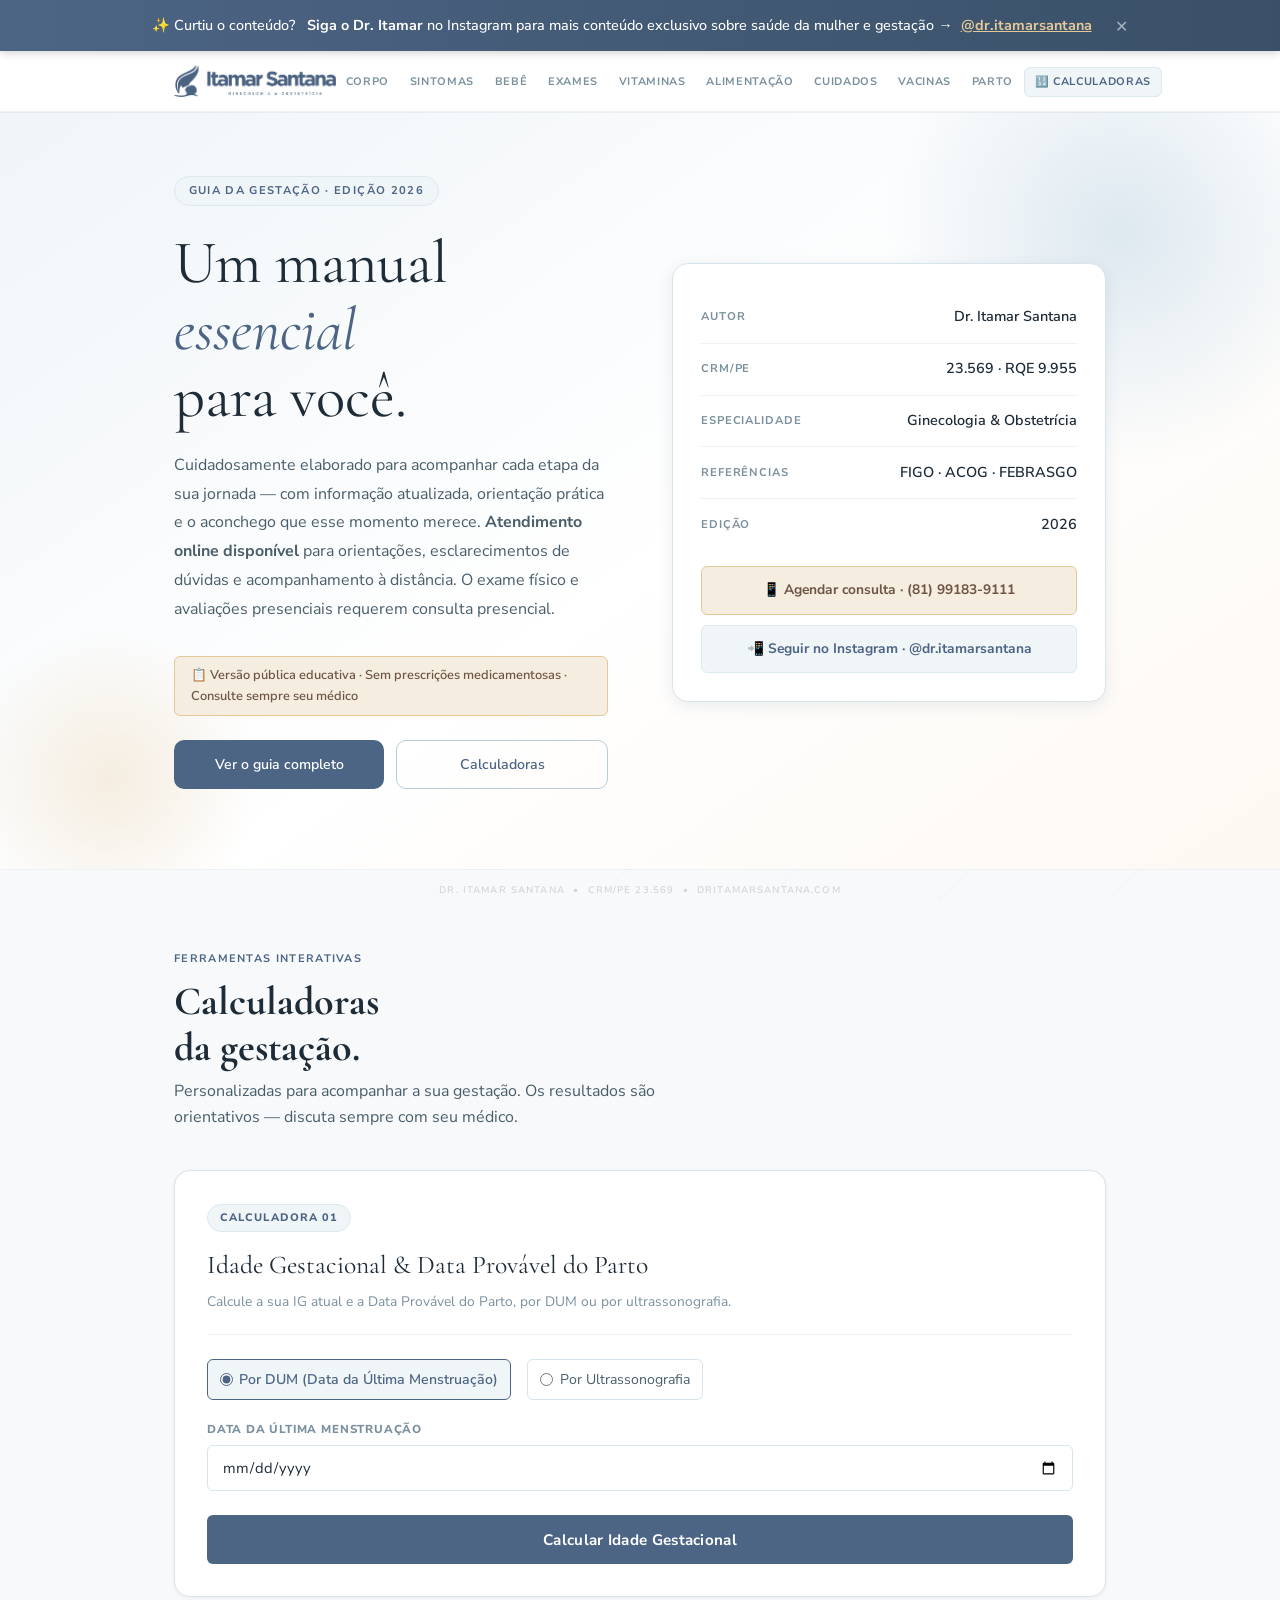
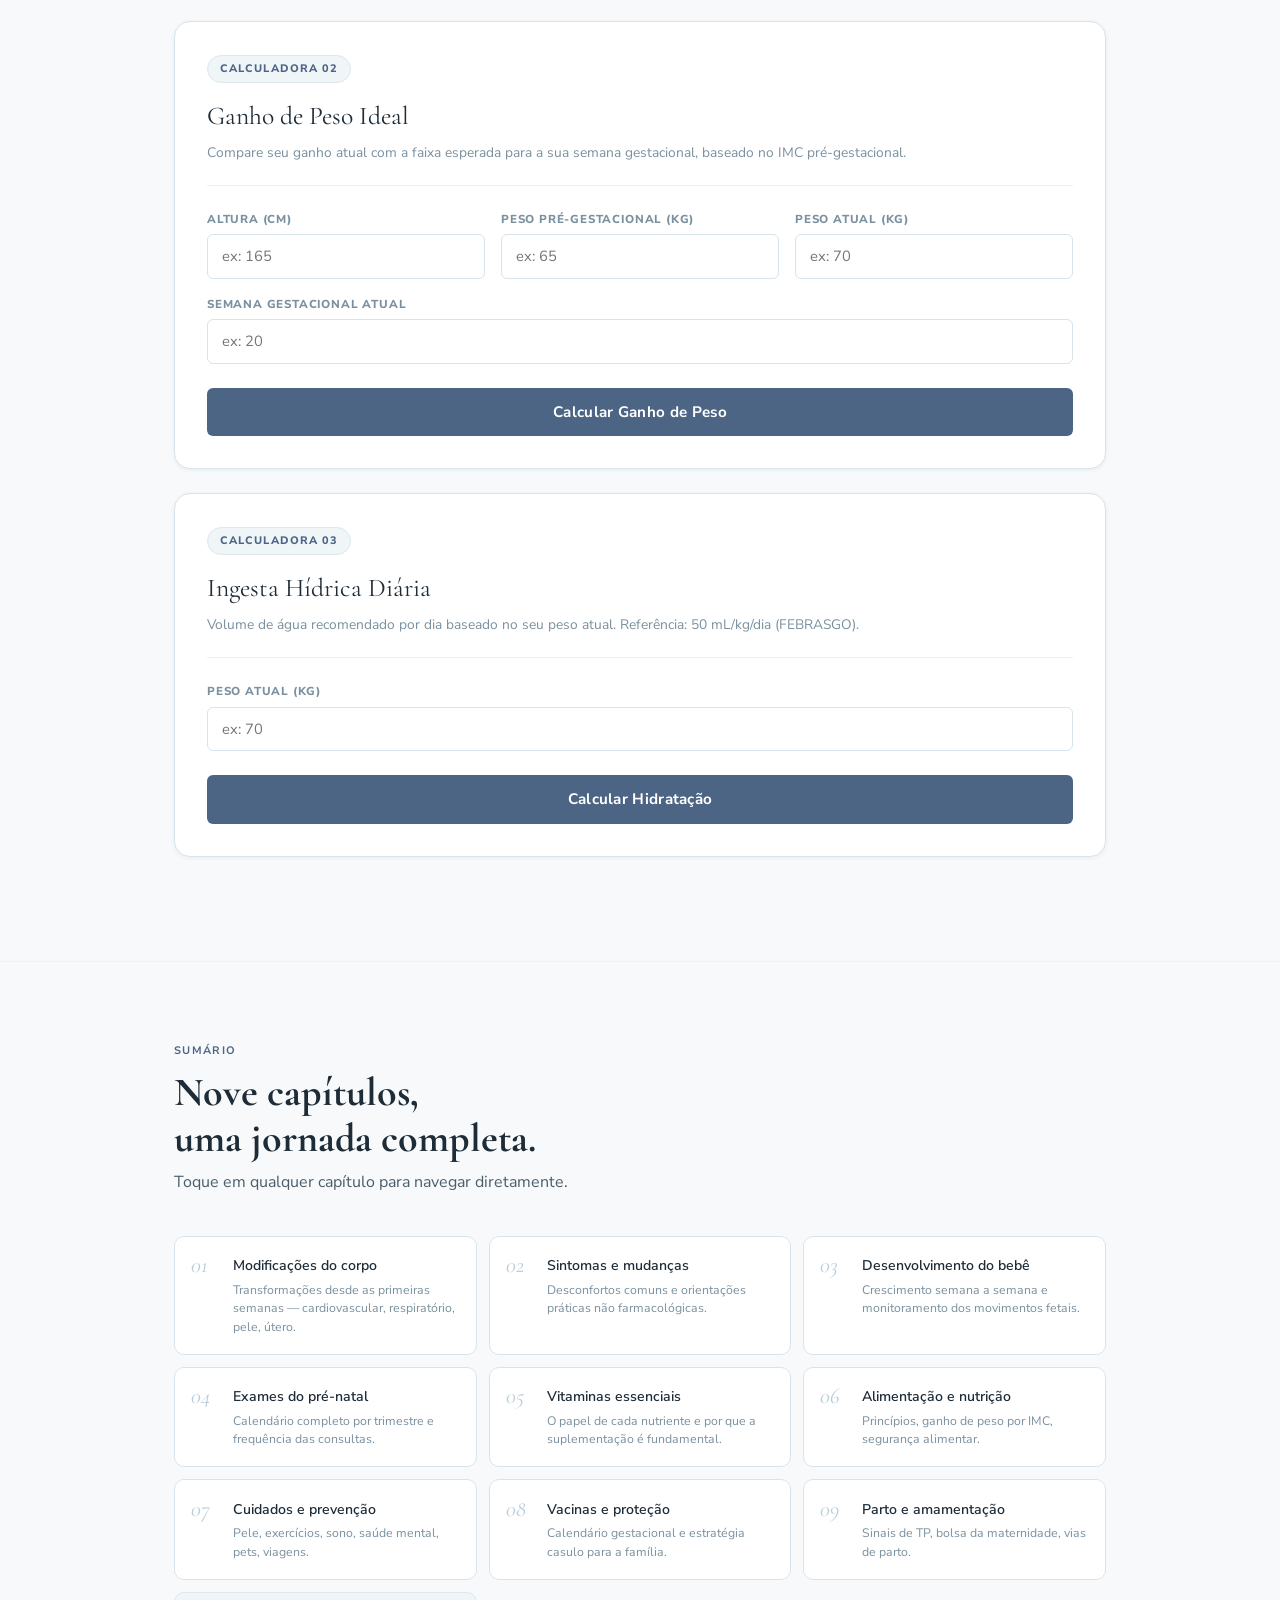
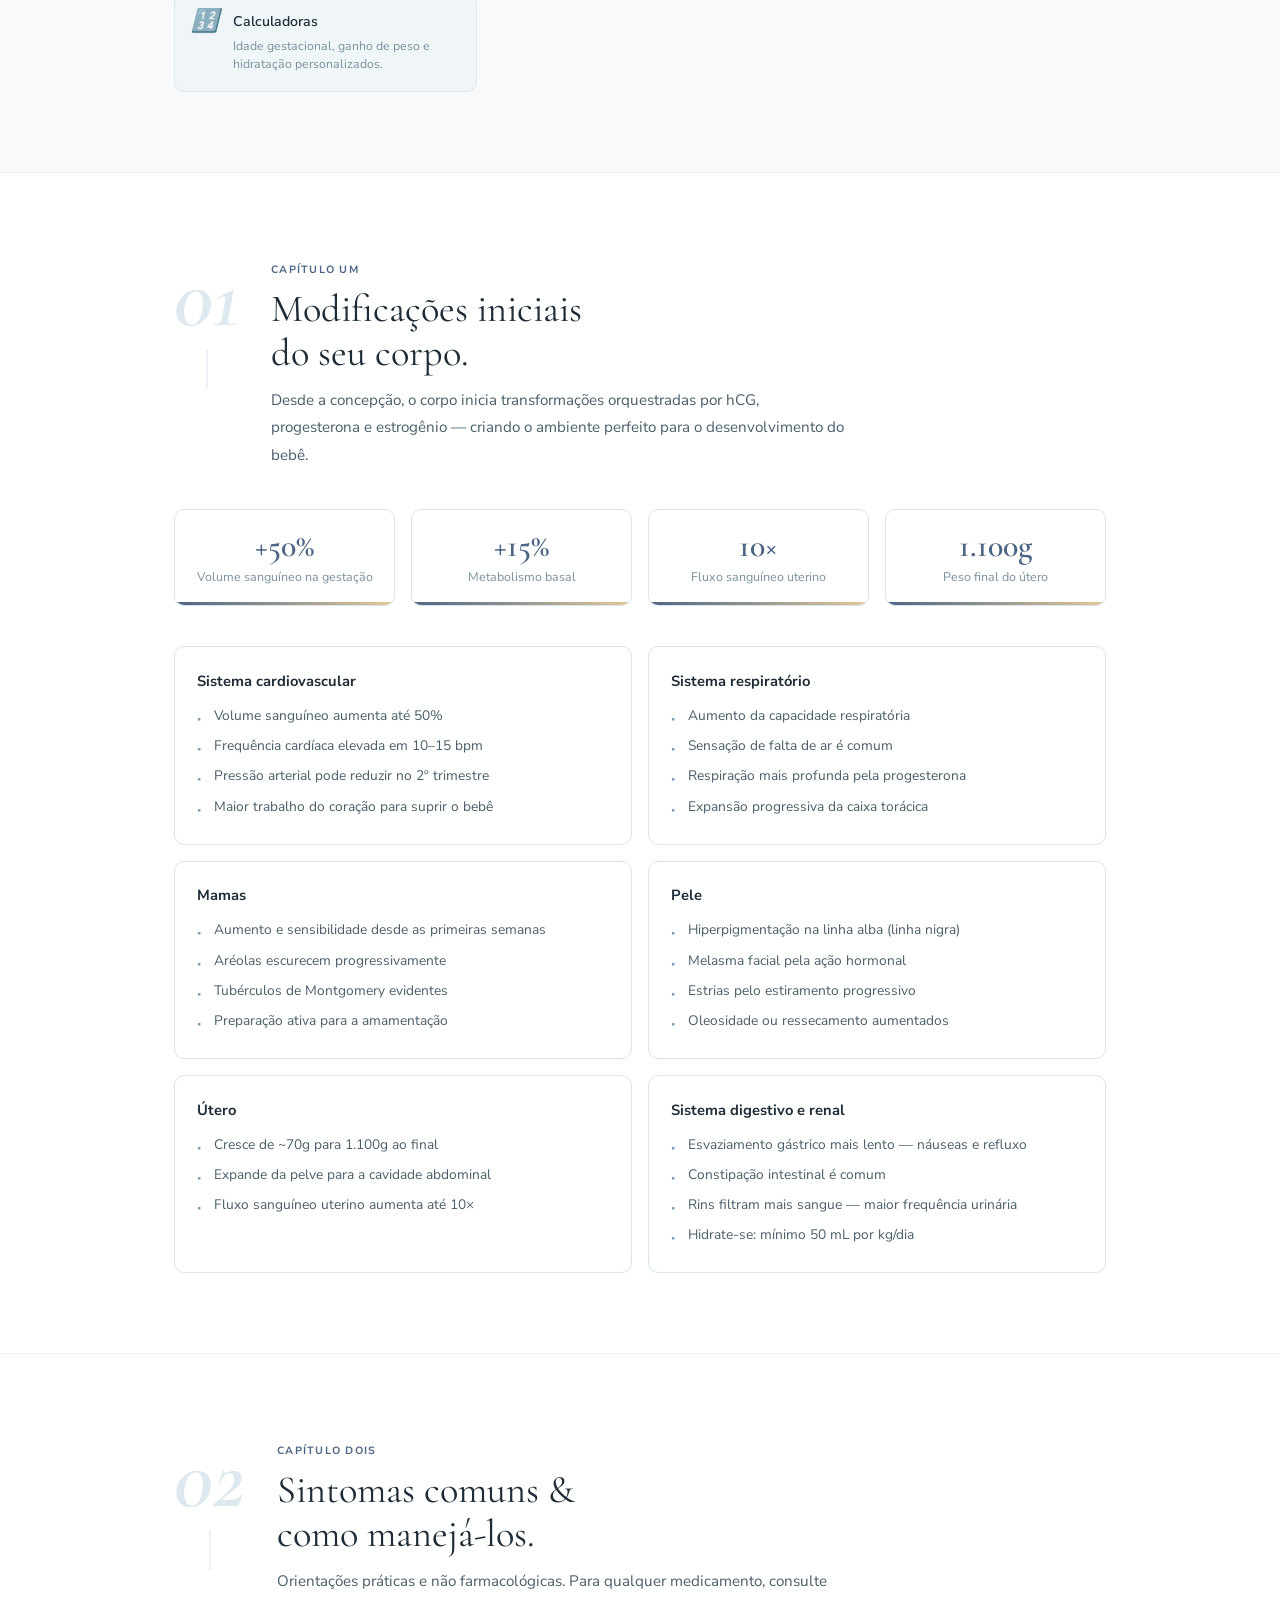
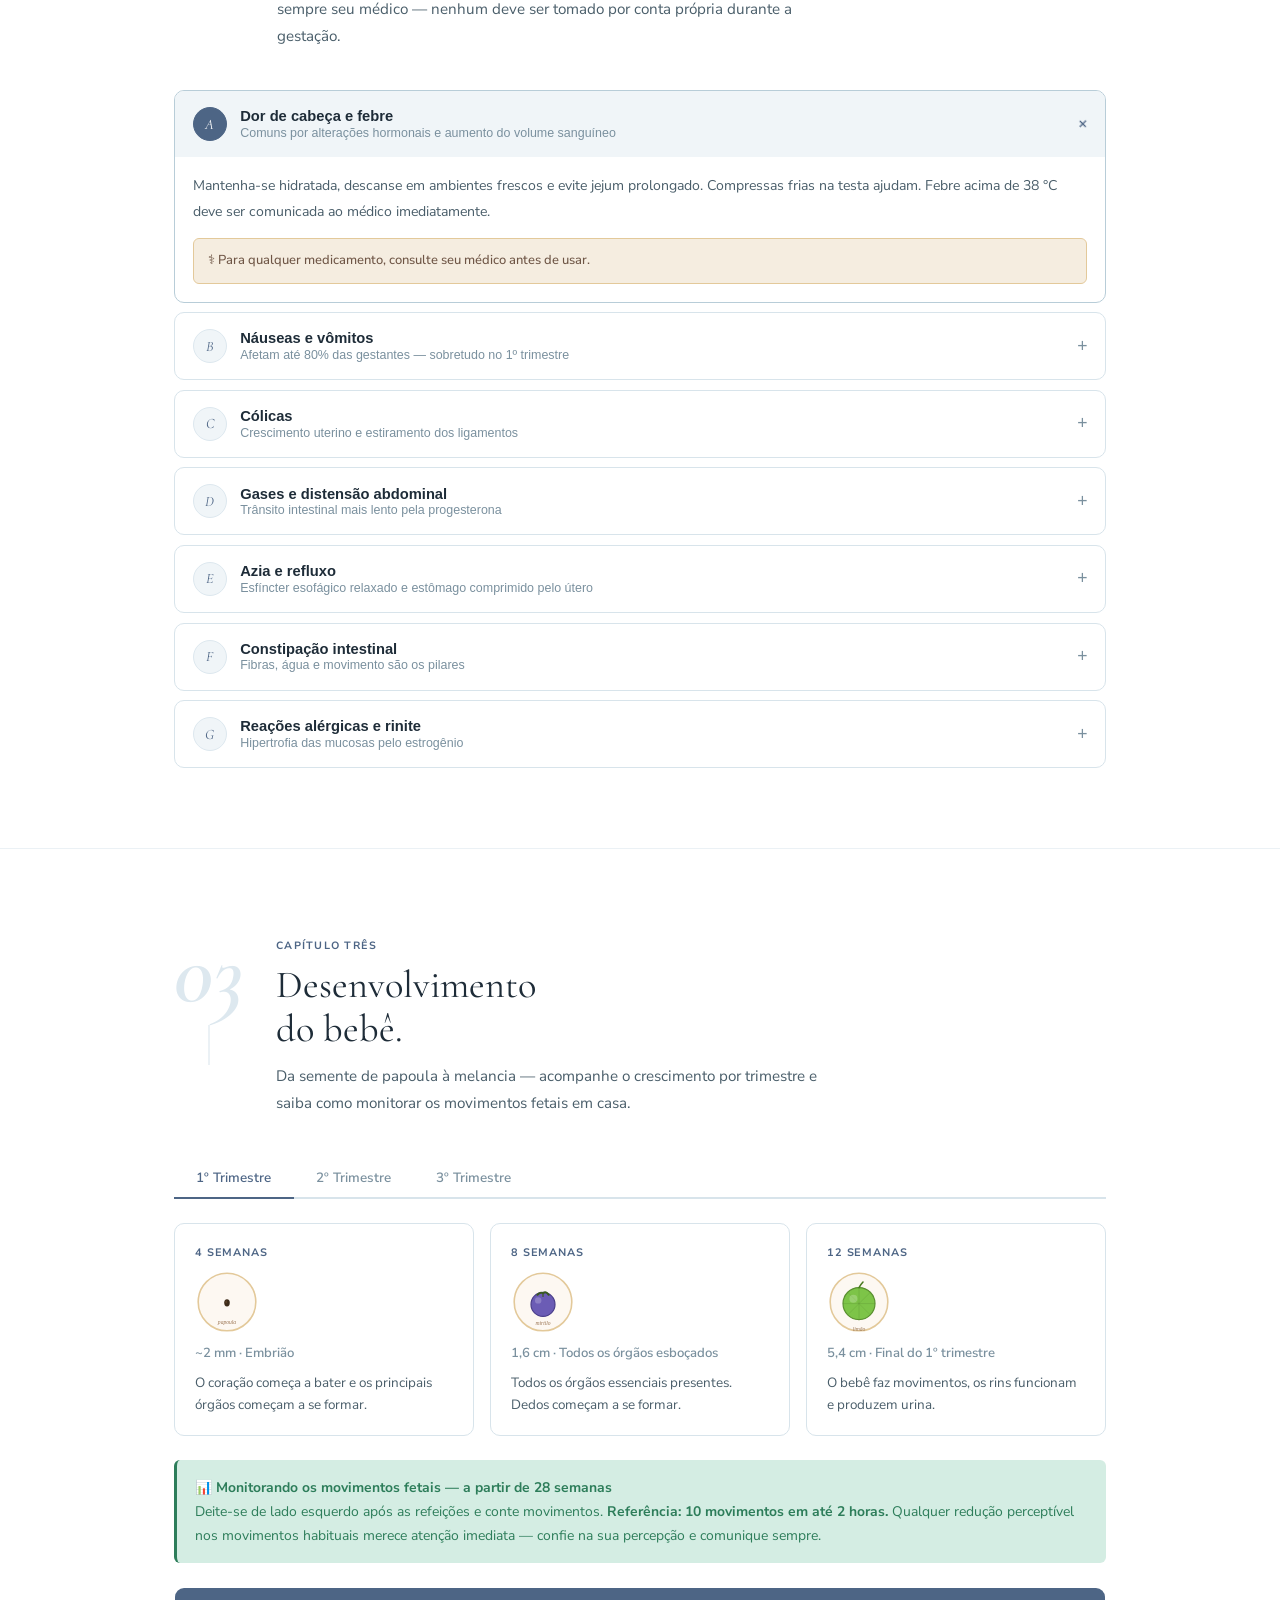
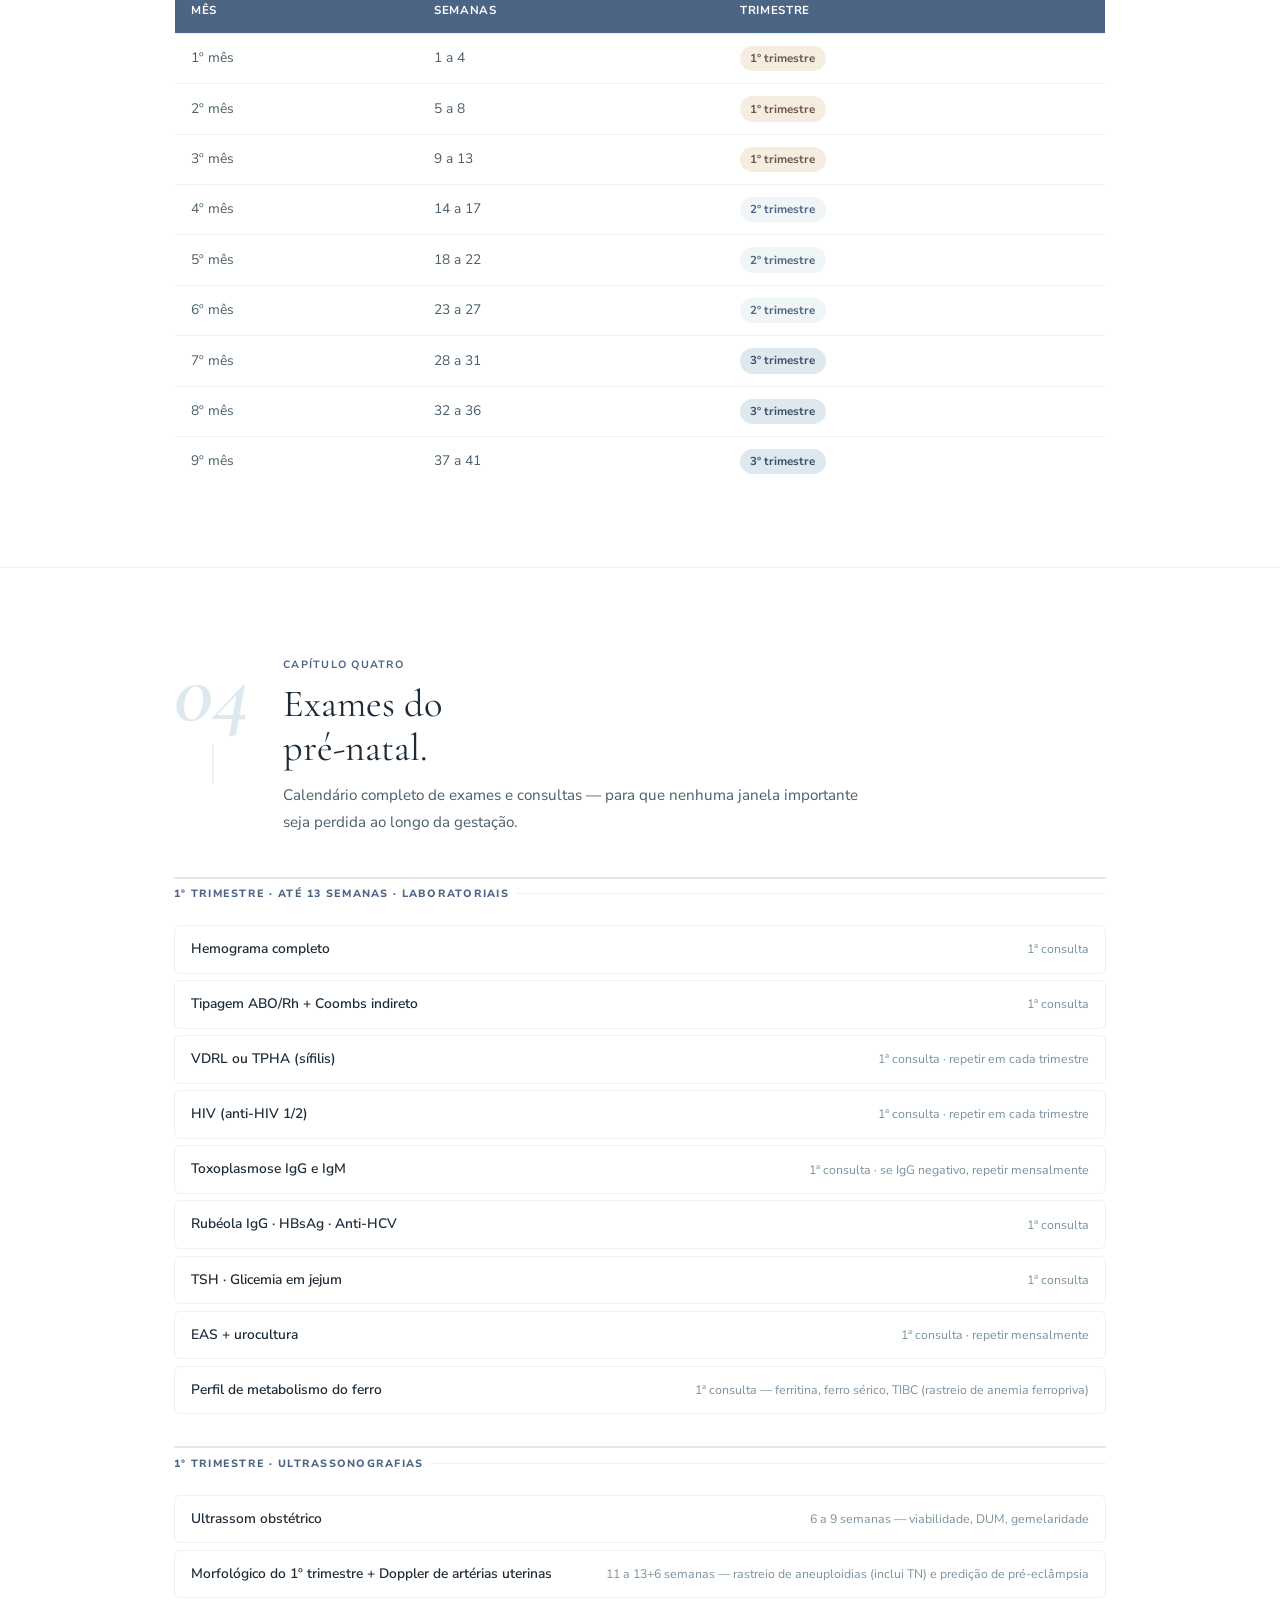
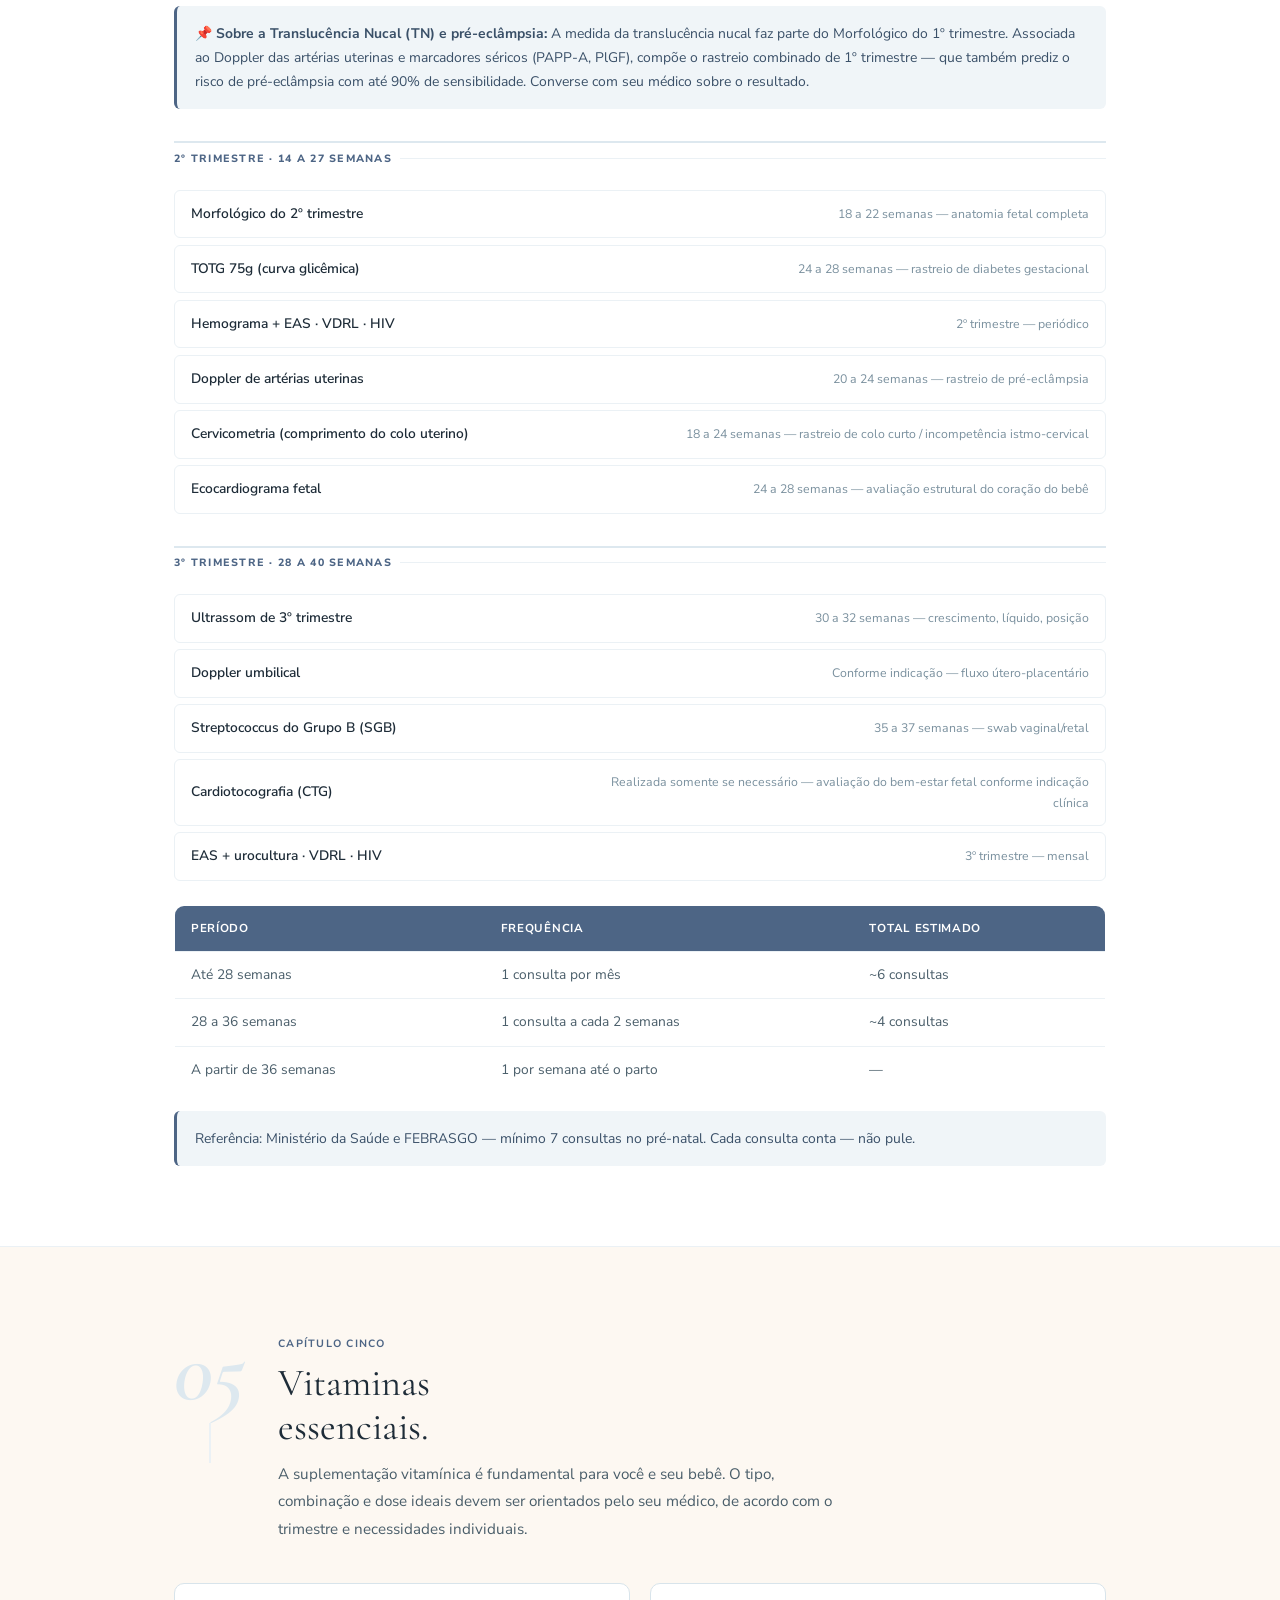
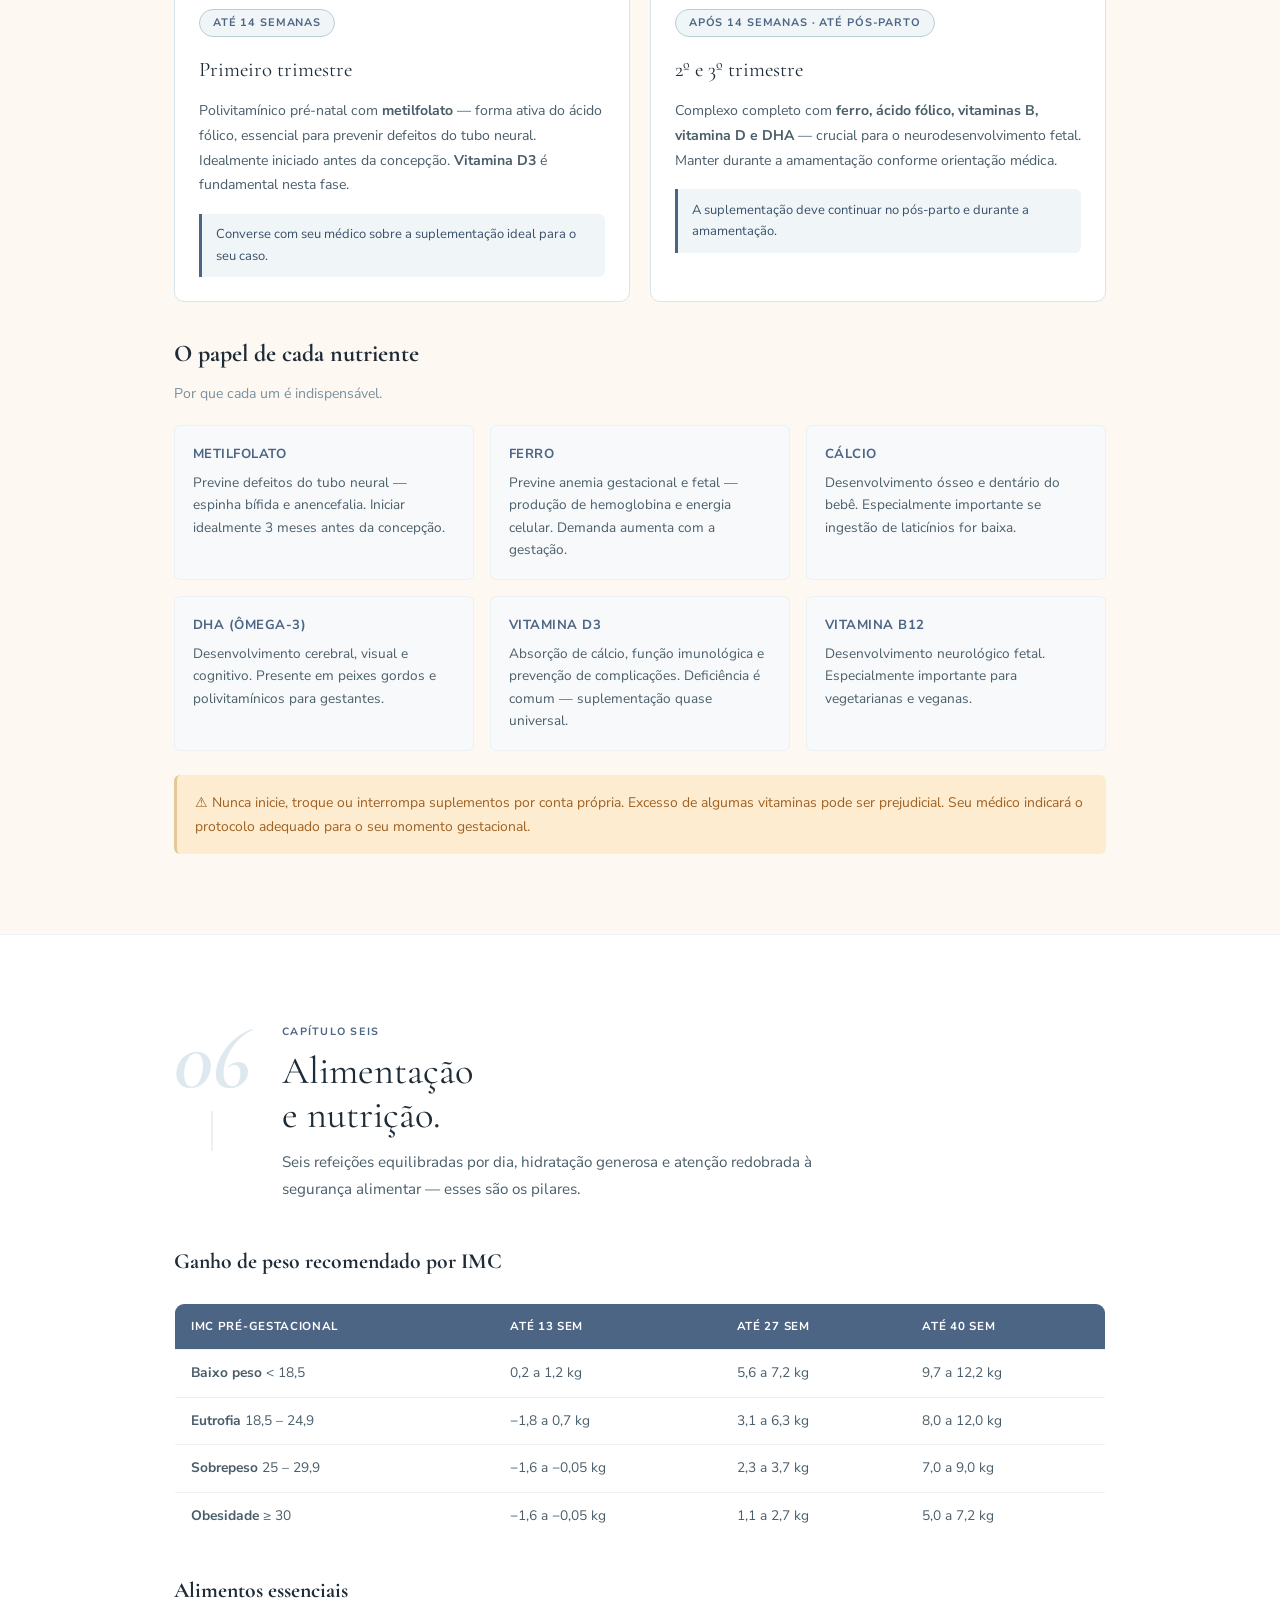
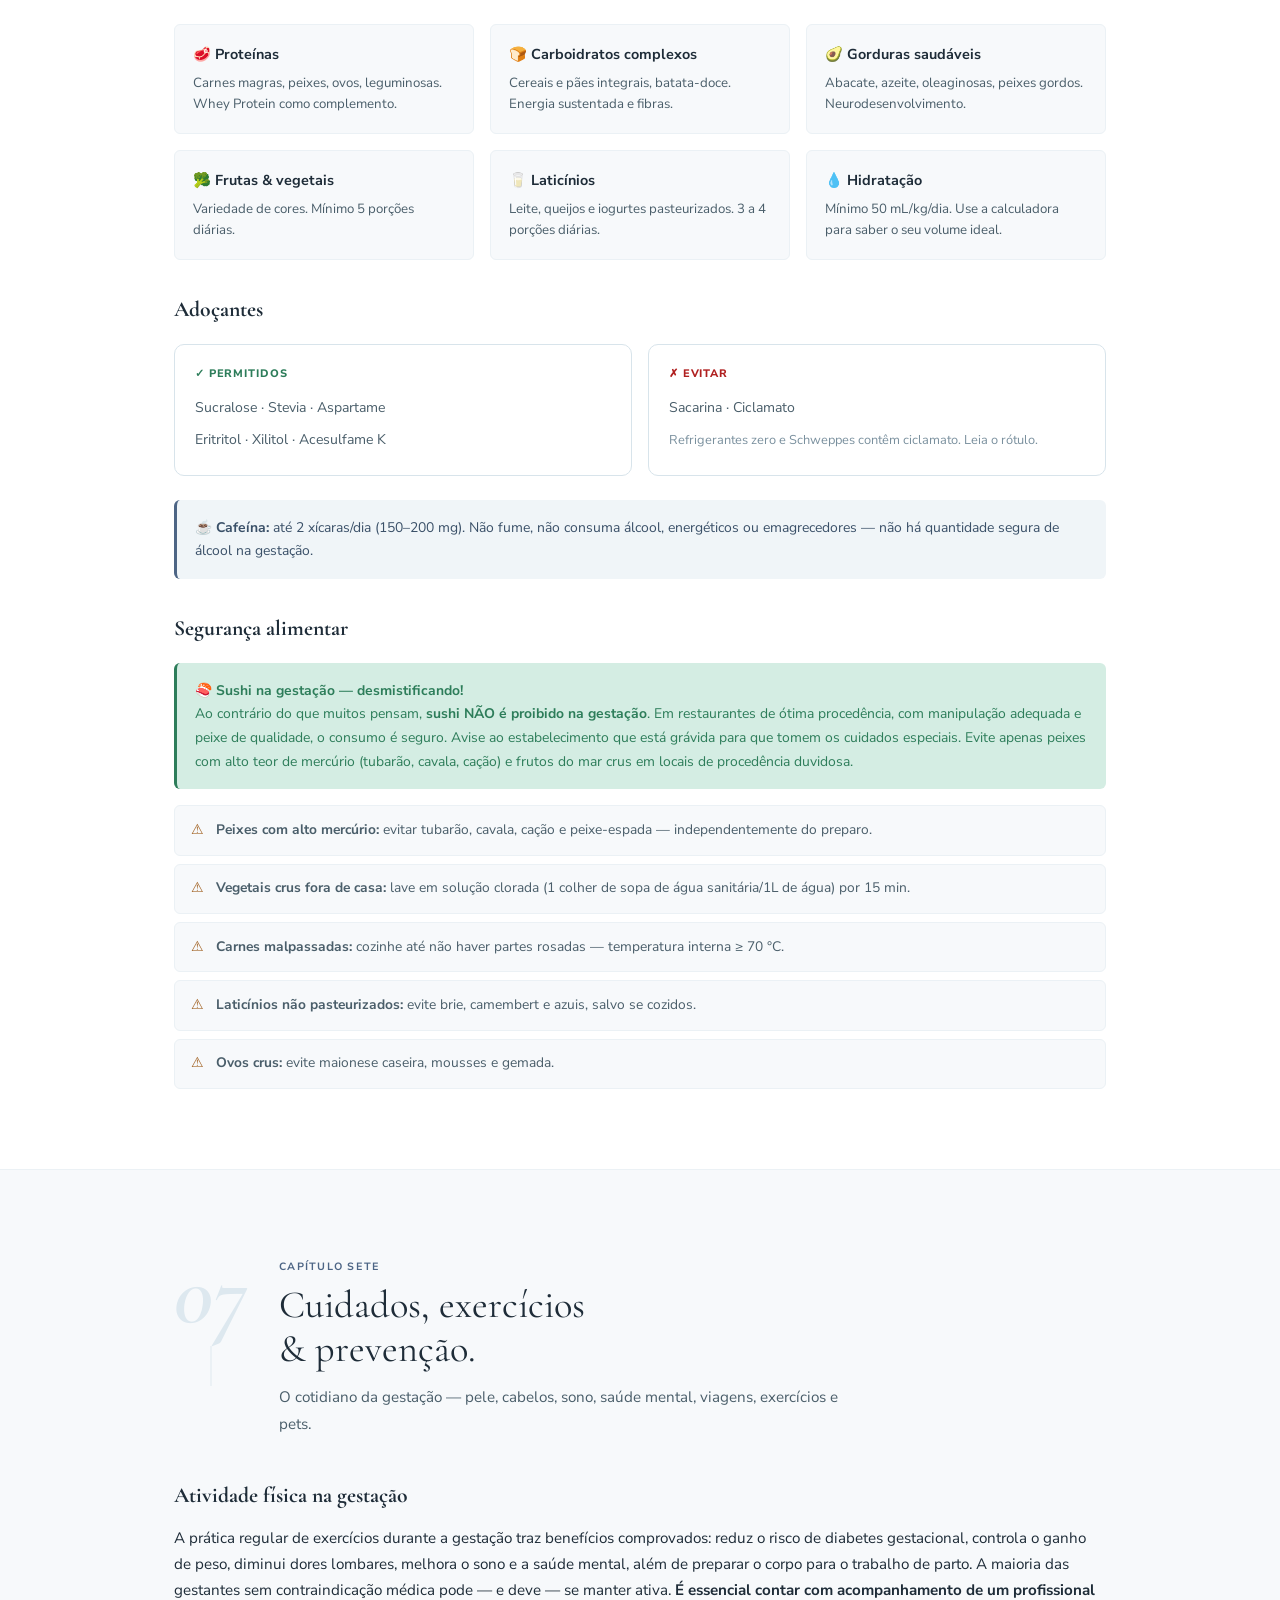
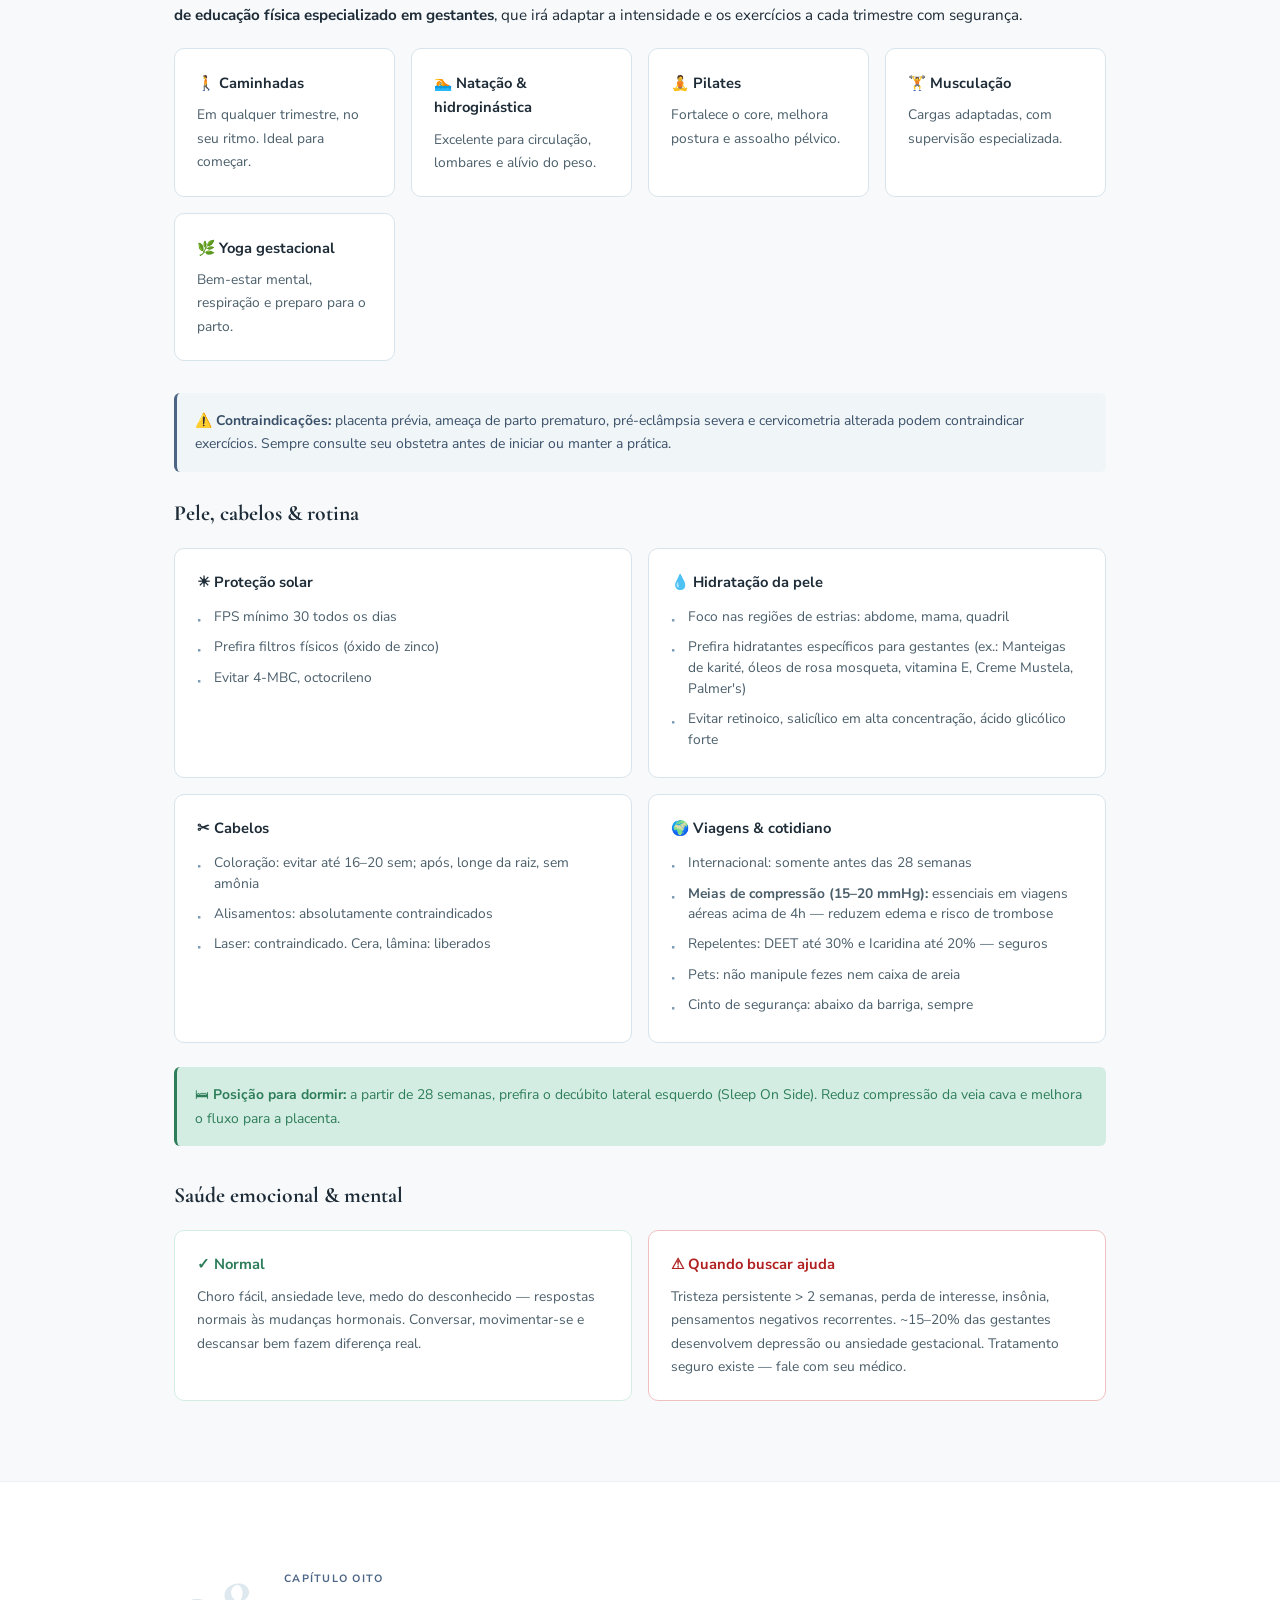
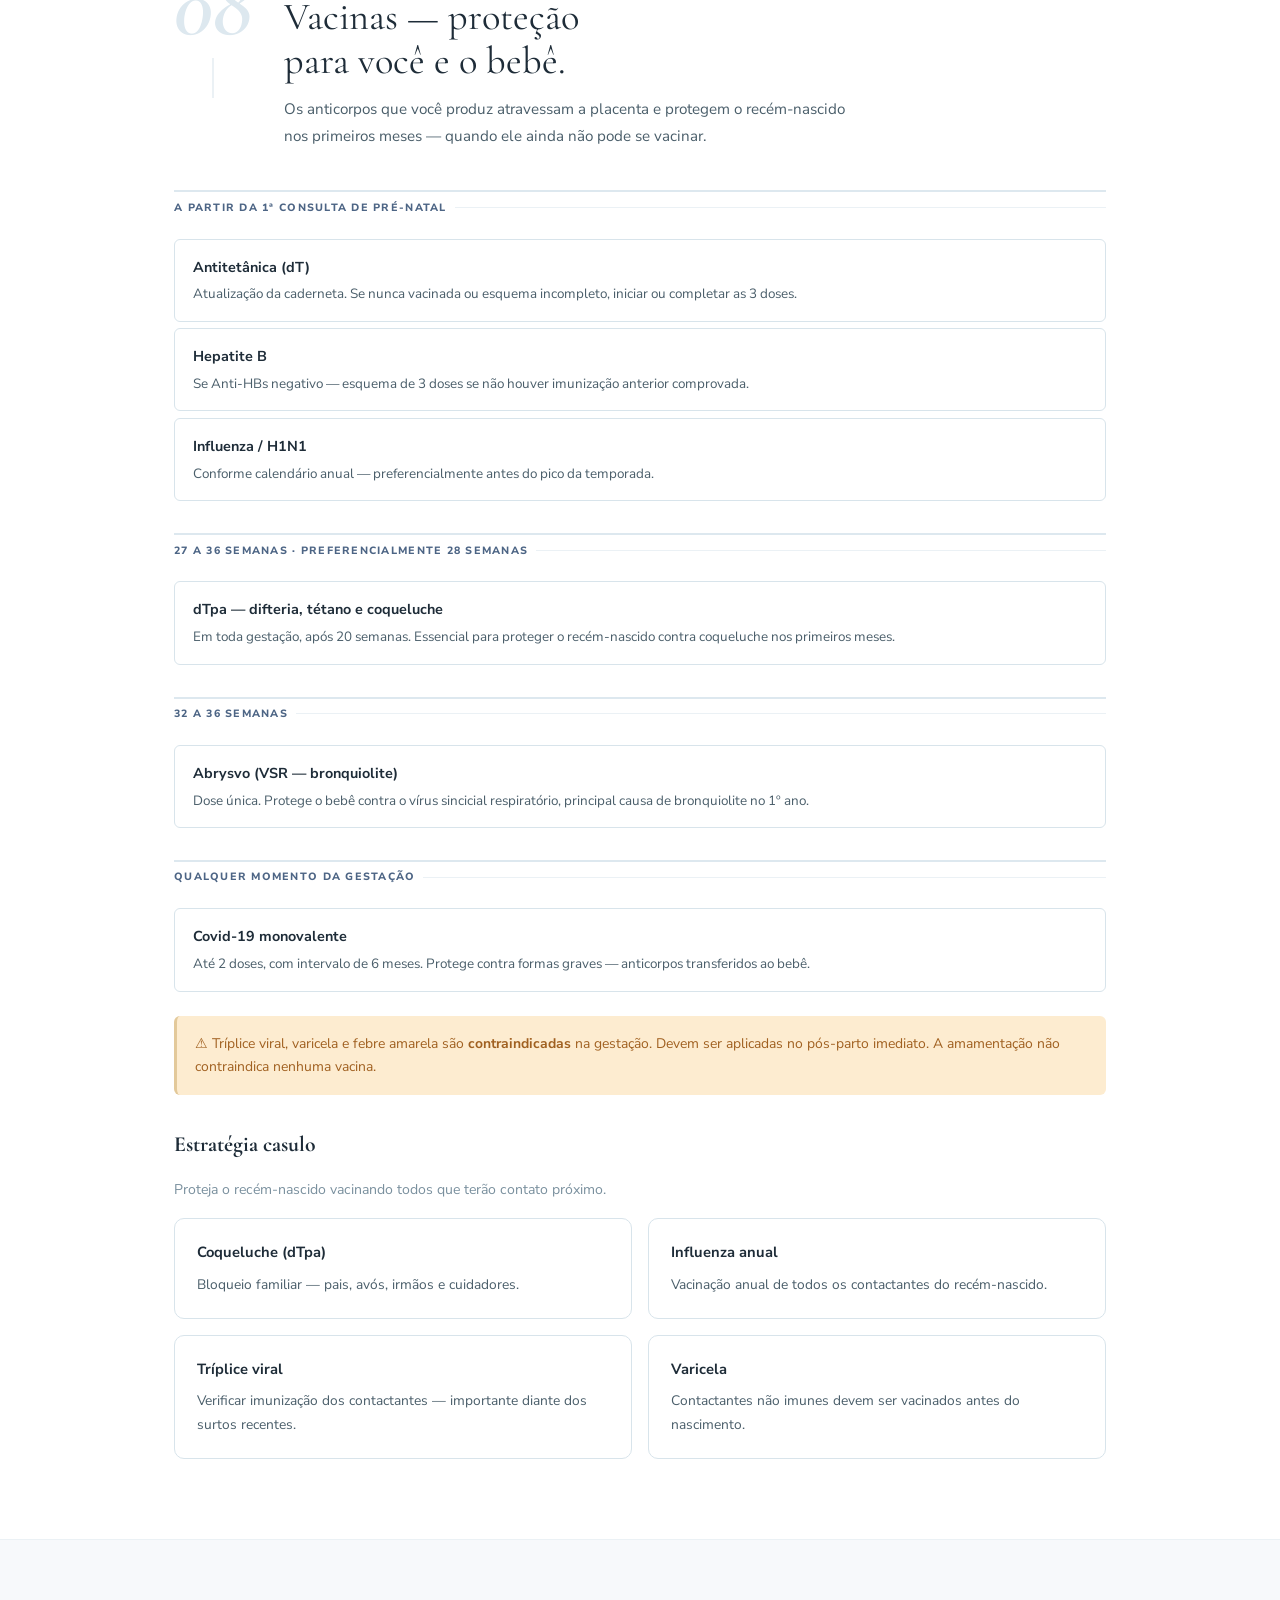
==== commit 434ccfc2: "Ilustrações de frutas/sementes no desenvolvimento fetal + marca d'água Dr. Itamar CRM" ====
--- a/guia-publico.html
+++ b/guia-publico.html
@@ -500,7 +500,53 @@
       .acc-body { display: block !important; }
       section { break-inside: avoid; padding: 2rem 0; }
     }
-  </style>
+  
+    /* ======= WATERMARK ======= */
+    .wm-strip {
+      position: fixed;
+      bottom: 0;
+      left: 0;
+      right: 0;
+      height: 20px;
+      display: flex;
+      align-items: center;
+      justify-content: center;
+      pointer-events: none;
+      z-index: 9997;
+      background: rgba(255,255,255,0);
+    }
+    .wm-strip span {
+      font-size: 9.5px;
+      color: rgba(58,80,104,0.22);
+      letter-spacing: 0.12em;
+      font-family: var(--font-sans,'Inter',sans-serif);
+      text-transform: uppercase;
+      font-weight: 500;
+    }
+    @media print {
+      .wm-strip {
+        position: fixed;
+        bottom: 0;
+        background: transparent;
+      }
+      .wm-strip span { color: rgba(58,80,104,0.35); }
+    }
+    /* Diagonal watermark on page body */
+    body::before {
+      content: '';
+      position: fixed;
+      top: 0; left: 0; right: 0; bottom: 0;
+      background-image: repeating-linear-gradient(
+        -45deg,
+        transparent 0px,
+        transparent 120px,
+        rgba(58,80,104,.018) 120px,
+        rgba(58,80,104,.018) 121px
+      );
+      pointer-events: none;
+      z-index: 0;
+    }
+    </style>
 </head>
 <body>
 
@@ -847,11 +893,11 @@
         <div class="baby-svg-wrap">
           <svg viewBox="0 0 80 80" xmlns="http://www.w3.org/2000/svg" style="width:64px;height:64px;">
             <circle cx="40" cy="40" r="36" fill="#fdf8f2" stroke="#e3c99a" stroke-width="2"/>
-            <g transform="translate(40,40)">
-              <path d="M 0.2,-1.2 Q 1.6,-0.6 1.6,0 Q 1.6,1.4 0.8,2.3 Q -0.4,2.3 -0.7,1.2 Q -0.8,0 -0.7,-1.2 Q -0.4,-1.2 0.2,-1.2 Z" fill="#c9a87c"/>
-              <circle cx="0.0" cy="-4.2" r="2.8" fill="#b8916a"/>
-              
-            </g>
+            <!-- poppy seed - tiny dark oval -->
+            <ellipse cx="40" cy="41" rx="3.5" ry="4.5" fill="#3d2b1a"/>
+            <ellipse cx="39" cy="40" rx="1.2" ry="1.8" fill="#6b4c30" opacity=".6"/>
+            <!-- label -->
+            <text x="40" y="68" text-anchor="middle" font-size="7" fill="#9b7553" font-family="Georgia,serif" font-style="italic">papoula</text>
           </svg>
         </div>
         <p class="baby-cm">~2 mm · Embrião</p>
@@ -862,11 +908,16 @@
         <div class="baby-svg-wrap">
           <svg viewBox="0 0 80 80" xmlns="http://www.w3.org/2000/svg" style="width:64px;height:64px;">
             <circle cx="40" cy="40" r="36" fill="#fdf8f2" stroke="#e3c99a" stroke-width="2"/>
-            <g transform="translate(40,40)">
-              <path d="M 0.3,-2.2 Q 2.7,-1.1 2.7,0 Q 2.7,2.3 1.3,3.9 Q -0.6,3.9 -1.2,1.9 Q -1.3,0 -1.2,-1.9 Q -0.6,-2.2 0.3,-2.2 Z" fill="#c9a87c"/>
-              <circle cx="0.0" cy="-6.6" r="4.2" fill="#b8916a"/>
-              
-            </g>
+            <!-- blueberry body -->
+            <circle cx="40" cy="43" r="15" fill="#6b5cb5"/>
+            <circle cx="40" cy="43" r="15" fill="none" stroke="#4a3e8a" stroke-width="1.5"/>
+            <!-- crown (calyx) -->
+            <path d="M33,31 Q36,27 40,29 Q44,26 47,31" stroke="#3a5a20" stroke-width="2.5" fill="none" stroke-linecap="round"/>
+            <!-- star center -->
+            <path d="M40,30 L40,33" stroke="#3a5a20" stroke-width="1.5" stroke-linecap="round"/>
+            <!-- highlight -->
+            <circle cx="34" cy="38" r="4" fill="rgba(255,255,255,.22)"/>
+            <text x="40" y="69" text-anchor="middle" font-size="7" fill="#9b7553" font-family="Georgia,serif" font-style="italic">mirtilo</text>
           </svg>
         </div>
         <p class="baby-cm">1,6 cm · Todos os órgãos esboçados</p>
@@ -877,11 +928,19 @@
         <div class="baby-svg-wrap">
           <svg viewBox="0 0 80 80" xmlns="http://www.w3.org/2000/svg" style="width:64px;height:64px;">
             <circle cx="40" cy="40" r="36" fill="#fdf8f2" stroke="#e3c99a" stroke-width="2"/>
-            <g transform="translate(40,40)">
-              <path d="M 0.5,-3.5 Q 4.0,-1.7 4.0,0 Q 4.0,3.5 2.0,5.9 Q -0.9,5.9 -1.8,2.9 Q -2.0,0 -1.8,-2.9 Q -0.9,-3.5 0.5,-3.5 Z" fill="#c9a87c"/>
-              <circle cx="0.0" cy="-9.8" r="6.0" fill="#b8916a"/>
-              
-            </g>
+            <!-- lime body -->
+            <circle cx="40" cy="42" r="20" fill="#7dc448"/>
+            <circle cx="40" cy="42" r="20" fill="none" stroke="#5a9030" stroke-width="1.5"/>
+            <!-- segments -->
+            <line x1="40" y1="22" x2="40" y2="62" stroke="#5a9030" stroke-width="1" opacity=".4"/>
+            <line x1="20" y1="42" x2="60" y2="42" stroke="#5a9030" stroke-width="1" opacity=".4"/>
+            <line x1="26" y1="28" x2="54" y2="56" stroke="#5a9030" stroke-width="1" opacity=".3"/>
+            <line x1="54" y1="28" x2="26" y2="56" stroke="#5a9030" stroke-width="1" opacity=".3"/>
+            <!-- stem -->
+            <path d="M40,22 Q43,17 45,15" stroke="#4a7a20" stroke-width="2" fill="none" stroke-linecap="round"/>
+            <!-- highlight -->
+            <circle cx="33" cy="36" r="5" fill="rgba(255,255,255,.22)"/>
+            <text x="40" y="76" text-anchor="middle" font-size="7" fill="#9b7553" font-family="Georgia,serif" font-style="italic">limão</text>
           </svg>
         </div>
         <p class="baby-cm">5,4 cm · Final do 1º trimestre</p>
@@ -894,11 +953,16 @@
         <div class="baby-svg-wrap">
           <svg viewBox="0 0 80 80" xmlns="http://www.w3.org/2000/svg" style="width:64px;height:64px;">
             <circle cx="40" cy="40" r="36" fill="#fdf8f2" stroke="#e3c99a" stroke-width="2"/>
-            <g transform="translate(40,40)">
-              <path d="M 0.6,-4.7 Q 5.2,-2.3 5.2,0 Q 5.2,4.5 2.6,7.5 Q -1.2,7.5 -2.3,3.8 Q -2.6,0 -2.3,-3.8 Q -1.2,-4.7 0.6,-4.7 Z" fill="#c9a87c"/>
-              <circle cx="0.0" cy="-12.2" r="7.2" fill="#b8916a"/>
-              
-            </g>
+            <!-- avocado outer skin -->
+            <path d="M40,14 Q54,20 55,38 Q55,56 40,64 Q25,56 25,38 Q25,20 40,14 Z" fill="#2d6a2e"/>
+            <!-- inner flesh -->
+            <path d="M40,19 Q51,25 51,38 Q51,53 40,60 Q29,53 29,38 Q29,25 40,19 Z" fill="#8fcc5a"/>
+            <!-- seed/pit -->
+            <ellipse cx="40" cy="40" rx="9" ry="11" fill="#8b5e3c"/>
+            <ellipse cx="40" cy="40" rx="7" ry="9" fill="#a0714a"/>
+            <!-- highlight on skin -->
+            <circle cx="36" cy="30" r="3" fill="rgba(255,255,255,.15)"/>
+            <text x="40" y="77" text-anchor="middle" font-size="7" fill="#9b7553" font-family="Georgia,serif" font-style="italic">abacate</text>
           </svg>
         </div>
         <p class="baby-cm">~11 cm · Movimentos perceptíveis</p>
@@ -909,11 +973,18 @@
         <div class="baby-svg-wrap">
           <svg viewBox="0 0 80 80" xmlns="http://www.w3.org/2000/svg" style="width:64px;height:64px;">
             <circle cx="40" cy="40" r="36" fill="#fdf8f2" stroke="#e3c99a" stroke-width="2"/>
-            <g transform="translate(40,40)">
-              <path d="M 0.7,-5.6 Q 6.1,-2.8 6.1,0 Q 6.1,5.3 3.1,8.8 Q -1.4,8.8 -2.7,4.4 Q -3.0,0 -2.7,-4.4 Q -1.4,-5.6 0.7,-5.6 Z" fill="#c9a87c"/>
-              <circle cx="0.0" cy="-14.2" r="8.2" fill="#b8916a"/>
-              
-            </g>
+            <!-- mango shape -->
+            <path d="M40,12 Q58,18 60,36 Q62,52 48,65 Q40,70 32,65 Q18,52 20,36 Q22,18 40,12 Z" fill="#f5a623"/>
+            <path d="M40,12 Q58,18 60,36 Q62,52 48,65 Q40,70 32,65 Q18,52 20,36 Q22,18 40,12 Z" fill="none" stroke="#d4881c" stroke-width="1.5"/>
+            <!-- color variation -->
+            <path d="M40,12 Q52,18 54,30 Q48,18 40,12 Z" fill="#e8520a" opacity=".5"/>
+            <!-- stem -->
+            <path d="M40,12 Q43,6 46,5" stroke="#4a7a20" stroke-width="2.5" fill="none" stroke-linecap="round"/>
+            <!-- leaf -->
+            <path d="M46,5 Q54,3 52,10 Q48,8 46,5 Z" fill="#5a9030"/>
+            <!-- highlight -->
+            <circle cx="34" cy="30" r="6" fill="rgba(255,255,255,.18)"/>
+            <text x="40" y="76" text-anchor="middle" font-size="7" fill="#9b7553" font-family="Georgia,serif" font-style="italic">manga</text>
           </svg>
         </div>
         <p class="baby-cm">~16 cm · Morfológico do 2º trimestre</p>
@@ -924,11 +995,26 @@
         <div class="baby-svg-wrap">
           <svg viewBox="0 0 80 80" xmlns="http://www.w3.org/2000/svg" style="width:64px;height:64px;">
             <circle cx="40" cy="40" r="36" fill="#fdf8f2" stroke="#e3c99a" stroke-width="2"/>
-            <g transform="translate(40,40)">
-              <path d="M 0.8,-6.5 Q 7.0,-3.3 7.0,0 Q 7.0,6.1 3.5,10.1 Q -1.6,10.1 -3.1,5.1 Q -3.4,0 -3.1,-5.1 Q -1.6,-6.5 0.8,-6.5 Z" fill="#c9a87c"/>
-              <circle cx="0.0" cy="-16.0" r="9.0" fill="#b8916a"/>
-              <path d="M 0.8,-6.5 Q 4.9,0 2.8,7.1" stroke="#fff" stroke-width="0.8" fill="none" opacity=".25"/>
+            <!-- corn husk -->
+            <path d="M12,40 Q14,28 22,26 Q30,24 40,24 Q50,24 58,26 Q66,28 68,40 Q66,52 58,54 Q50,56 40,56 Q30,56 22,54 Q14,52 12,40 Z" fill="#d4b44a"/>
+            <!-- kernel rows -->
+            <g fill="#f0c830" opacity=".9">
+              <circle cx="24" cy="37" r="3.5"/><circle cx="31" cy="35" r="3.5"/><circle cx="38" cy="34" r="3.5"/>
+              <circle cx="45" cy="34" r="3.5"/><circle cx="52" cy="35" r="3.5"/><circle cx="59" cy="37" r="3.5"/>
+              <circle cx="24" cy="43" r="3.5"/><circle cx="31" cy="45" r="3.5"/><circle cx="38" cy="46" r="3.5"/>
+              <circle cx="45" cy="46" r="3.5"/><circle cx="52" cy="45" r="3.5"/><circle cx="59" cy="43" r="3.5"/>
             </g>
+            <!-- kernel lines -->
+            <g stroke="#c8a020" stroke-width=".8" fill="none" opacity=".6">
+              <line x1="24" y1="37" x2="24" y2="43"/><line x1="31" y1="35" x2="31" y2="45"/>
+              <line x1="38" y1="34" x2="38" y2="46"/><line x1="45" y1="34" x2="45" y2="46"/>
+              <line x1="52" y1="35" x2="52" y2="45"/><line x1="59" y1="37" x2="59" y2="43"/>
+            </g>
+            <!-- silk/tassel at right -->
+            <path d="M68,40 Q72,36 74,34" stroke="#c8a020" stroke-width="2" fill="none" stroke-linecap="round"/>
+            <path d="M68,40 Q72,40 75,40" stroke="#c8a020" stroke-width="2" fill="none" stroke-linecap="round"/>
+            <path d="M68,40 Q72,44 74,46" stroke="#c8a020" stroke-width="2" fill="none" stroke-linecap="round"/>
+            <text x="40" y="72" text-anchor="middle" font-size="7" fill="#9b7553" font-family="Georgia,serif" font-style="italic">espiga de milho</text>
           </svg>
         </div>
         <p class="baby-cm">~30 cm · Audição formada</p>
@@ -941,11 +1027,15 @@
         <div class="baby-svg-wrap">
           <svg viewBox="0 0 80 80" xmlns="http://www.w3.org/2000/svg" style="width:64px;height:64px;">
             <circle cx="40" cy="40" r="36" fill="#fdf8f2" stroke="#e3c99a" stroke-width="2"/>
-            <g transform="translate(40,40)">
-              <path d="M 0.9,-7.5 Q 7.8,-3.7 7.8,0 Q 7.8,6.8 3.9,11.3 Q -1.7,11.3 -3.5,5.7 Q -3.8,0 -3.5,-5.7 Q -1.7,-7.5 0.9,-7.5 Z" fill="#c9a87c"/>
-              <circle cx="0.0" cy="-17.6" r="9.6" fill="#b8916a"/>
-              <path d="M 0.9,-7.5 Q 5.5,0 3.1,7.9" stroke="#fff" stroke-width="0.8" fill="none" opacity=".25"/>
-            </g>
+            <!-- eggplant body -->
+            <path d="M40,22 Q54,22 58,36 Q62,50 52,60 Q46,66 40,66 Q34,66 28,60 Q18,50 22,36 Q26,22 40,22 Z" fill="#6b3fa0"/>
+            <path d="M40,22 Q54,22 58,36 Q62,50 52,60 Q46,66 40,66 Q34,66 28,60 Q18,50 22,36 Q26,22 40,22 Z" fill="none" stroke="#4a2a78" stroke-width="1.5"/>
+            <!-- green cap/calyx -->
+            <path d="M28,24 Q34,16 40,20 Q46,16 52,24" stroke="#3a7020" stroke-width="3" fill="none" stroke-linecap="round"/>
+            <path d="M40,18 L40,24" stroke="#3a7020" stroke-width="2.5" stroke-linecap="round"/>
+            <!-- highlight -->
+            <circle cx="32" cy="35" r="7" fill="rgba(255,255,255,.15)"/>
+            <text x="40" y="77" text-anchor="middle" font-size="7" fill="#9b7553" font-family="Georgia,serif" font-style="italic">berinjela</text>
           </svg>
         </div>
         <p class="baby-cm">~35 cm · Início do 3º trimestre</p>
@@ -956,11 +1046,18 @@
         <div class="baby-svg-wrap">
           <svg viewBox="0 0 80 80" xmlns="http://www.w3.org/2000/svg" style="width:64px;height:64px;">
             <circle cx="40" cy="40" r="36" fill="#fdf8f2" stroke="#e3c99a" stroke-width="2"/>
-            <g transform="translate(40,40) rotate(180)">
-              <path d="M 0.9,-8.1 Q 8.4,-4.0 8.4,0 Q 8.4,7.3 4.2,12.1 Q -1.9,12.1 -3.7,6.0 Q -4.1,0 -3.7,-6.0 Q -1.9,-8.1 0.9,-8.1 Z" fill="#b8916a"/>
-              <circle cx="0.0" cy="-18.6" r="10.0" fill="#9a7050"/>
-              <path d="M 0.9,-8.1 Q 5.9,0 3.3,8.5" stroke="#fff" stroke-width="0.8" fill="none" opacity=".25"/>
-            </g>
+            <!-- zucchini body horizontal -->
+            <path d="M8,40 Q10,30 20,28 Q30,26 40,27 Q50,26 60,28 Q70,30 72,40 Q70,50 60,52 Q50,54 40,53 Q30,54 20,52 Q10,50 8,40 Z" fill="#5a9e30"/>
+            <!-- darker stripes -->
+            <path d="M10,35 Q40,33 70,35" stroke="#3a7010" stroke-width="2" fill="none" opacity=".5"/>
+            <path d="M10,45 Q40,47 70,45" stroke="#3a7010" stroke-width="2" fill="none" opacity=".5"/>
+            <!-- flower end (right) -->
+            <path d="M72,40 Q76,36 78,34 M72,40 Q77,40 79,40 M72,40 Q76,44 78,46" stroke="#d4a820" stroke-width="2" fill="none" stroke-linecap="round"/>
+            <!-- stem (left) -->
+            <path d="M8,40 Q4,38 3,36" stroke="#3a7010" stroke-width="2" fill="none" stroke-linecap="round"/>
+            <!-- highlight -->
+            <ellipse cx="35" cy="37" rx="10" ry="4" fill="rgba(255,255,255,.18)"/>
+            <text x="40" y="68" text-anchor="middle" font-size="7" fill="#9b7553" font-family="Georgia,serif" font-style="italic">abobrinha</text>
           </svg>
         </div>
         <p class="baby-cm">~42 cm · Acabamentos finais</p>
@@ -971,11 +1068,22 @@
         <div class="baby-svg-wrap">
           <svg viewBox="0 0 80 80" xmlns="http://www.w3.org/2000/svg" style="width:64px;height:64px;">
             <circle cx="40" cy="40" r="36" fill="#fdf8f2" stroke="#e3c99a" stroke-width="2"/>
-            <g transform="translate(40,40) rotate(180)">
-              <path d="M 1.0,-8.8 Q 9.0,-4.4 9.0,0 Q 9.0,7.8 4.5,13.0 Q -2.0,13.0 -4.0,6.5 Q -4.4,0 -4.0,-6.5 Q -2.0,-8.8 1.0,-8.8 Z" fill="#b8916a"/>
-              <circle cx="0.0" cy="-19.8" r="10.5" fill="#9a7050"/>
-              <path d="M 1.0,-8.8 Q 6.3,0 3.6,9.1" stroke="#fff" stroke-width="0.8" fill="none" opacity=".25"/>
-            </g>
+            <!-- watermelon outer rind -->
+            <circle cx="40" cy="40" r="28" fill="#4a9020"/>
+            <!-- stripes -->
+            <path d="M22,24 Q30,20 40,20 Q50,20 58,24" stroke="#3a7010" stroke-width="3" fill="none" opacity=".6"/>
+            <path d="M15,34 Q20,28 40,26 Q60,28 65,34" stroke="#3a7010" stroke-width="2" fill="none" opacity=".4"/>
+            <path d="M13,44 Q15,35 40,33 Q65,35 67,44" stroke="#3a7010" stroke-width="2" fill="none" opacity=".3"/>
+            <!-- cut face showing red flesh -->
+            <!-- We'll show the round watermelon, no cut -->
+            <!-- inner lighter rind ring -->
+            <circle cx="40" cy="40" r="22" fill="#e8f5d0" opacity=".3"/>
+            <!-- stem at top -->
+            <path d="M40,12 Q43,6 47,5" stroke="#3a7010" stroke-width="2.5" fill="none" stroke-linecap="round"/>
+            <path d="M40,12 Q37,7 35,6" stroke="#3a7010" stroke-width="2" fill="none" stroke-linecap="round"/>
+            <!-- highlight -->
+            <circle cx="30" cy="30" r="8" fill="rgba(255,255,255,.15)"/>
+            <text x="40" y="76" text-anchor="middle" font-size="7" fill="#9b7553" font-family="Georgia,serif" font-style="italic">melancia</text>
           </svg>
         </div>
         <p class="baby-cm">~50 cm / ~3 kg · Bebê a termo</p>
@@ -1528,5 +1636,10 @@
 });
 </script>
 
+
+<!-- Watermark -->
+<div class="wm-strip" aria-hidden="true">
+  <span>Dr. Itamar Santana &nbsp;&bull;&nbsp; CRM/PE 23.569 &nbsp;&bull;&nbsp; dritamarsantana.com</span>
+</div>
 </body>
 </html>
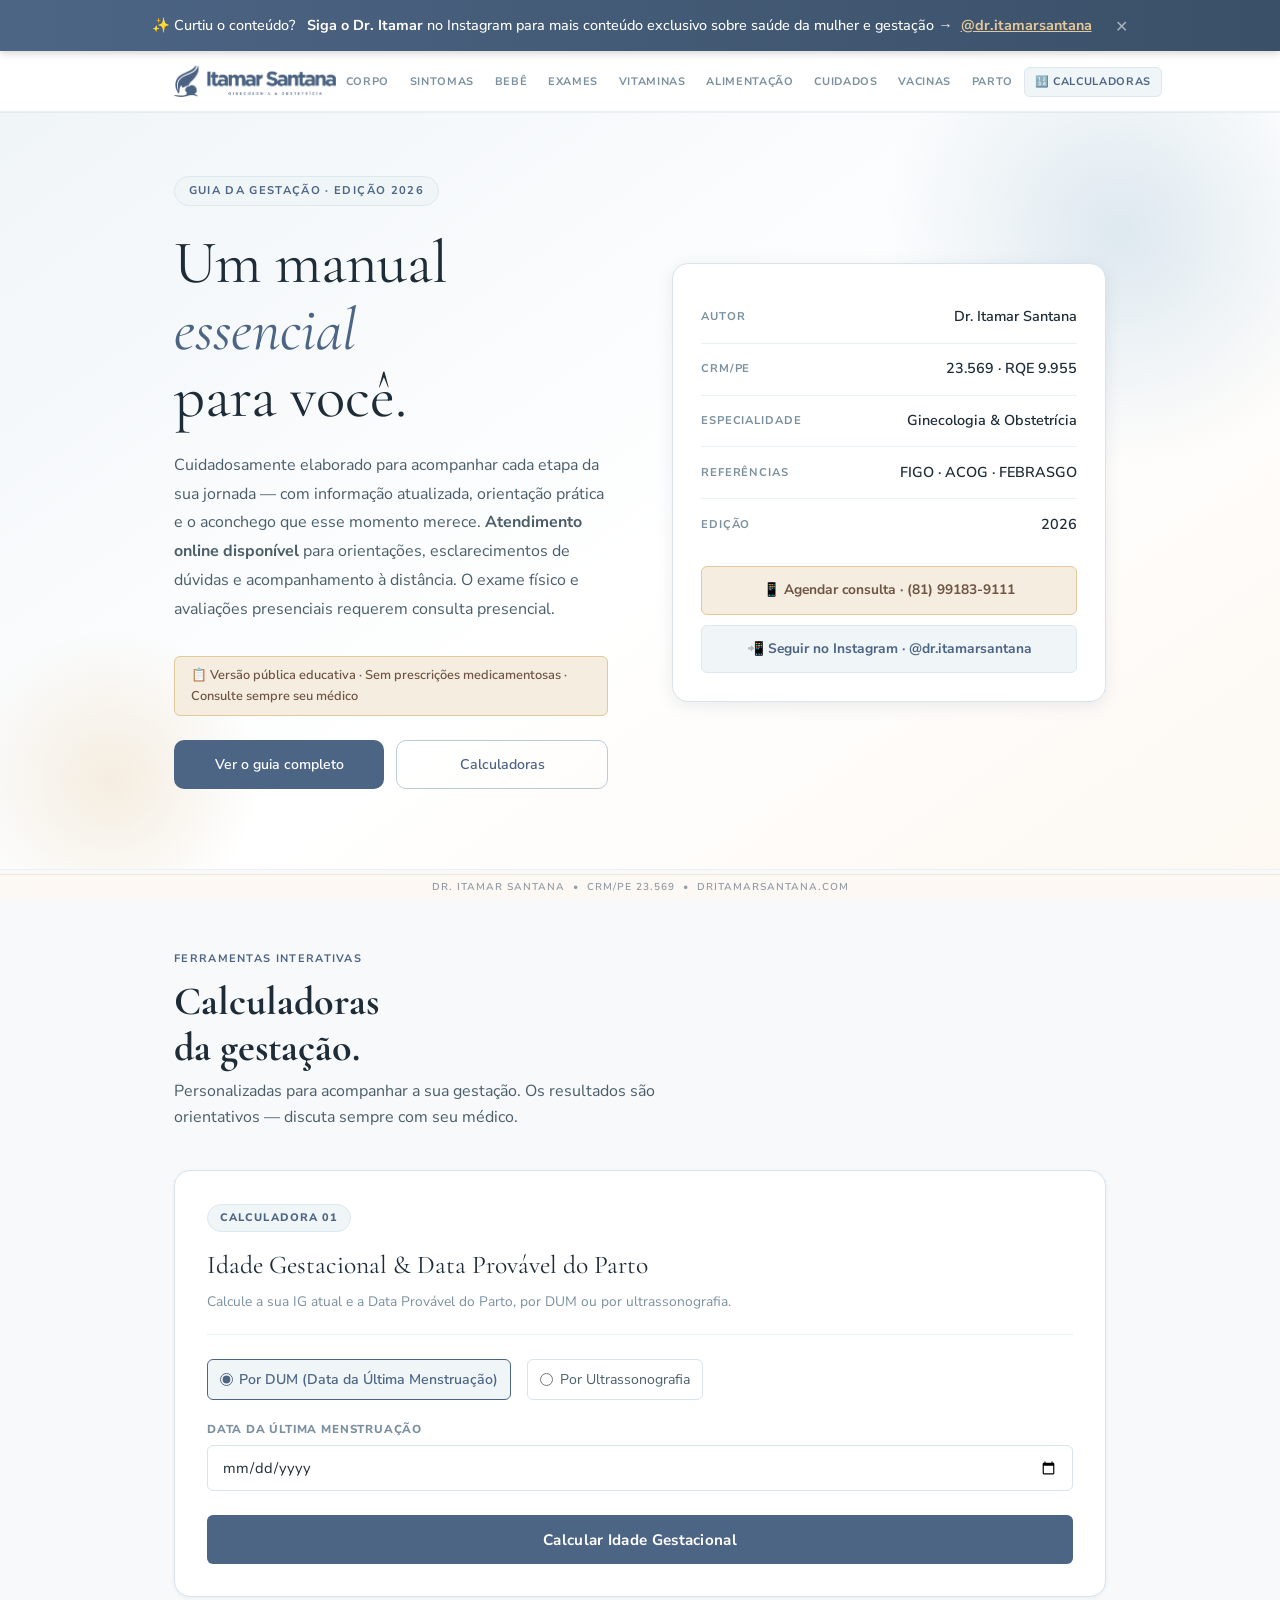
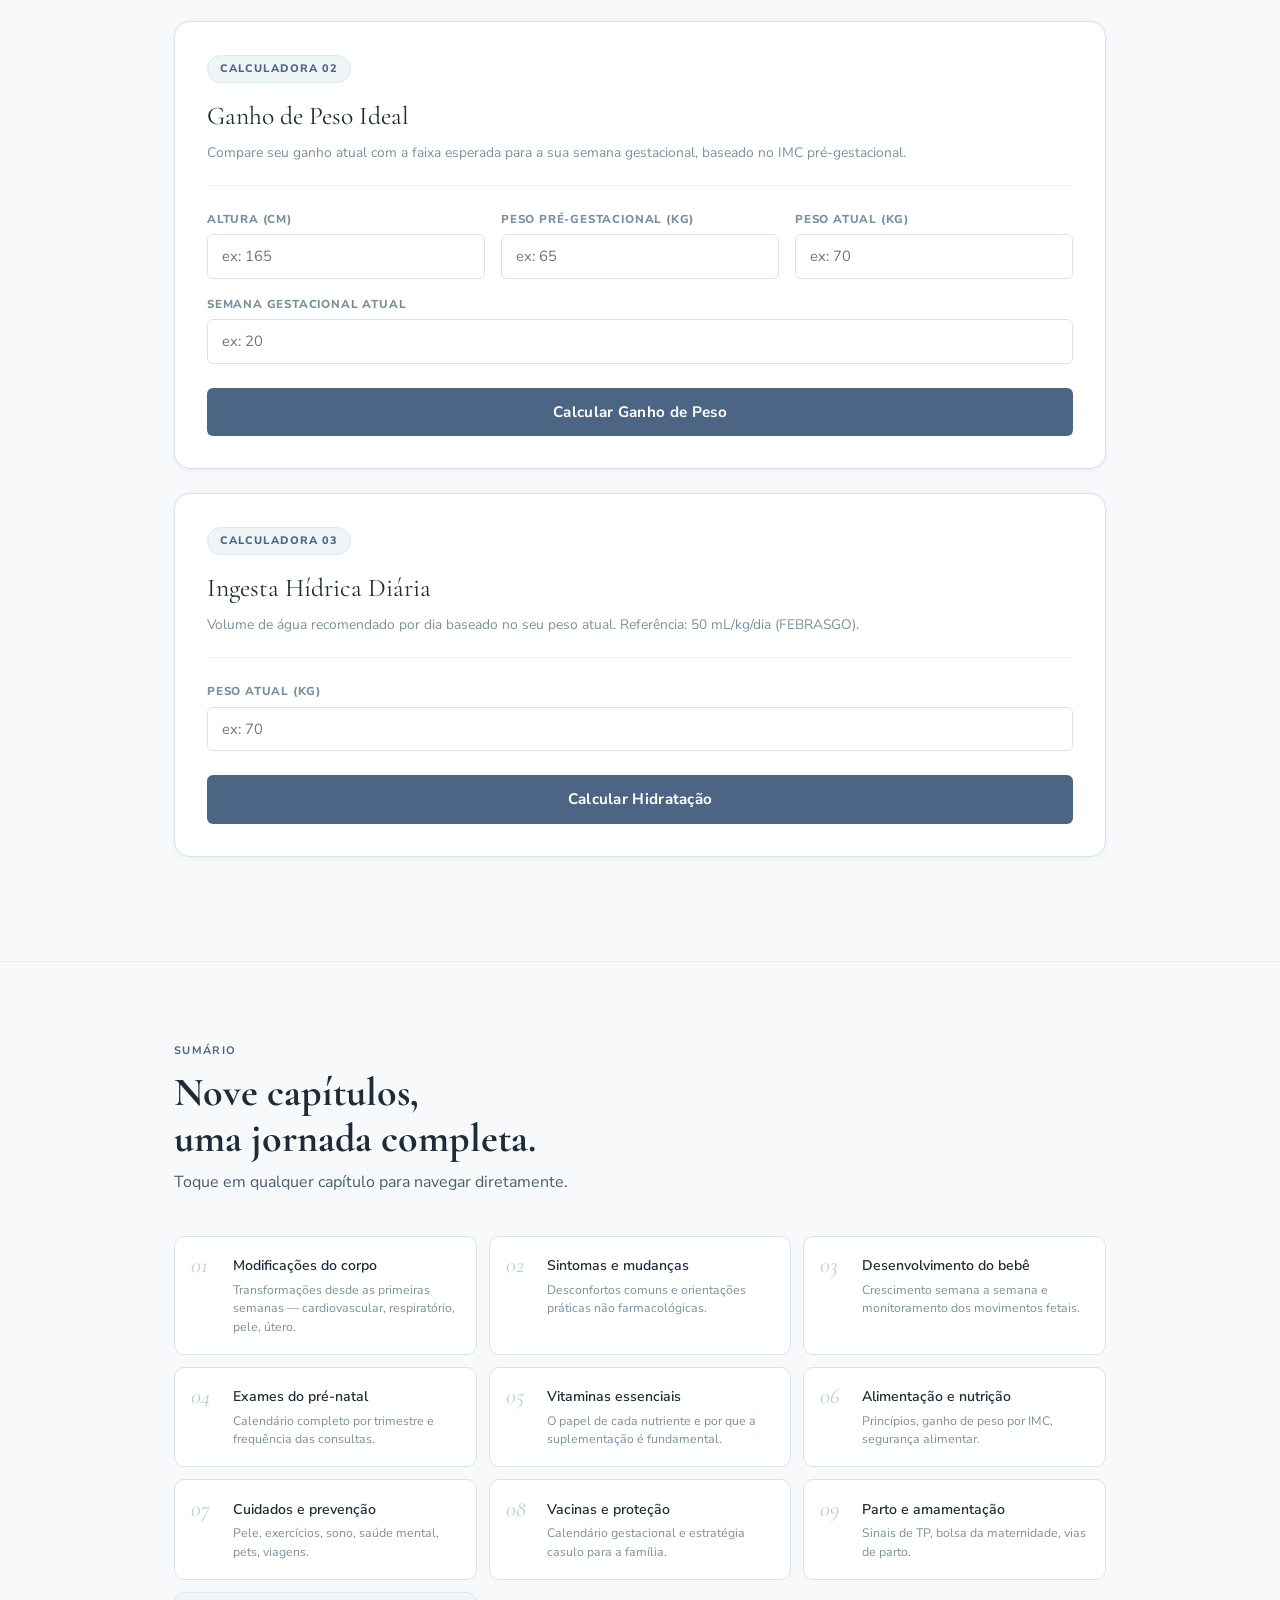
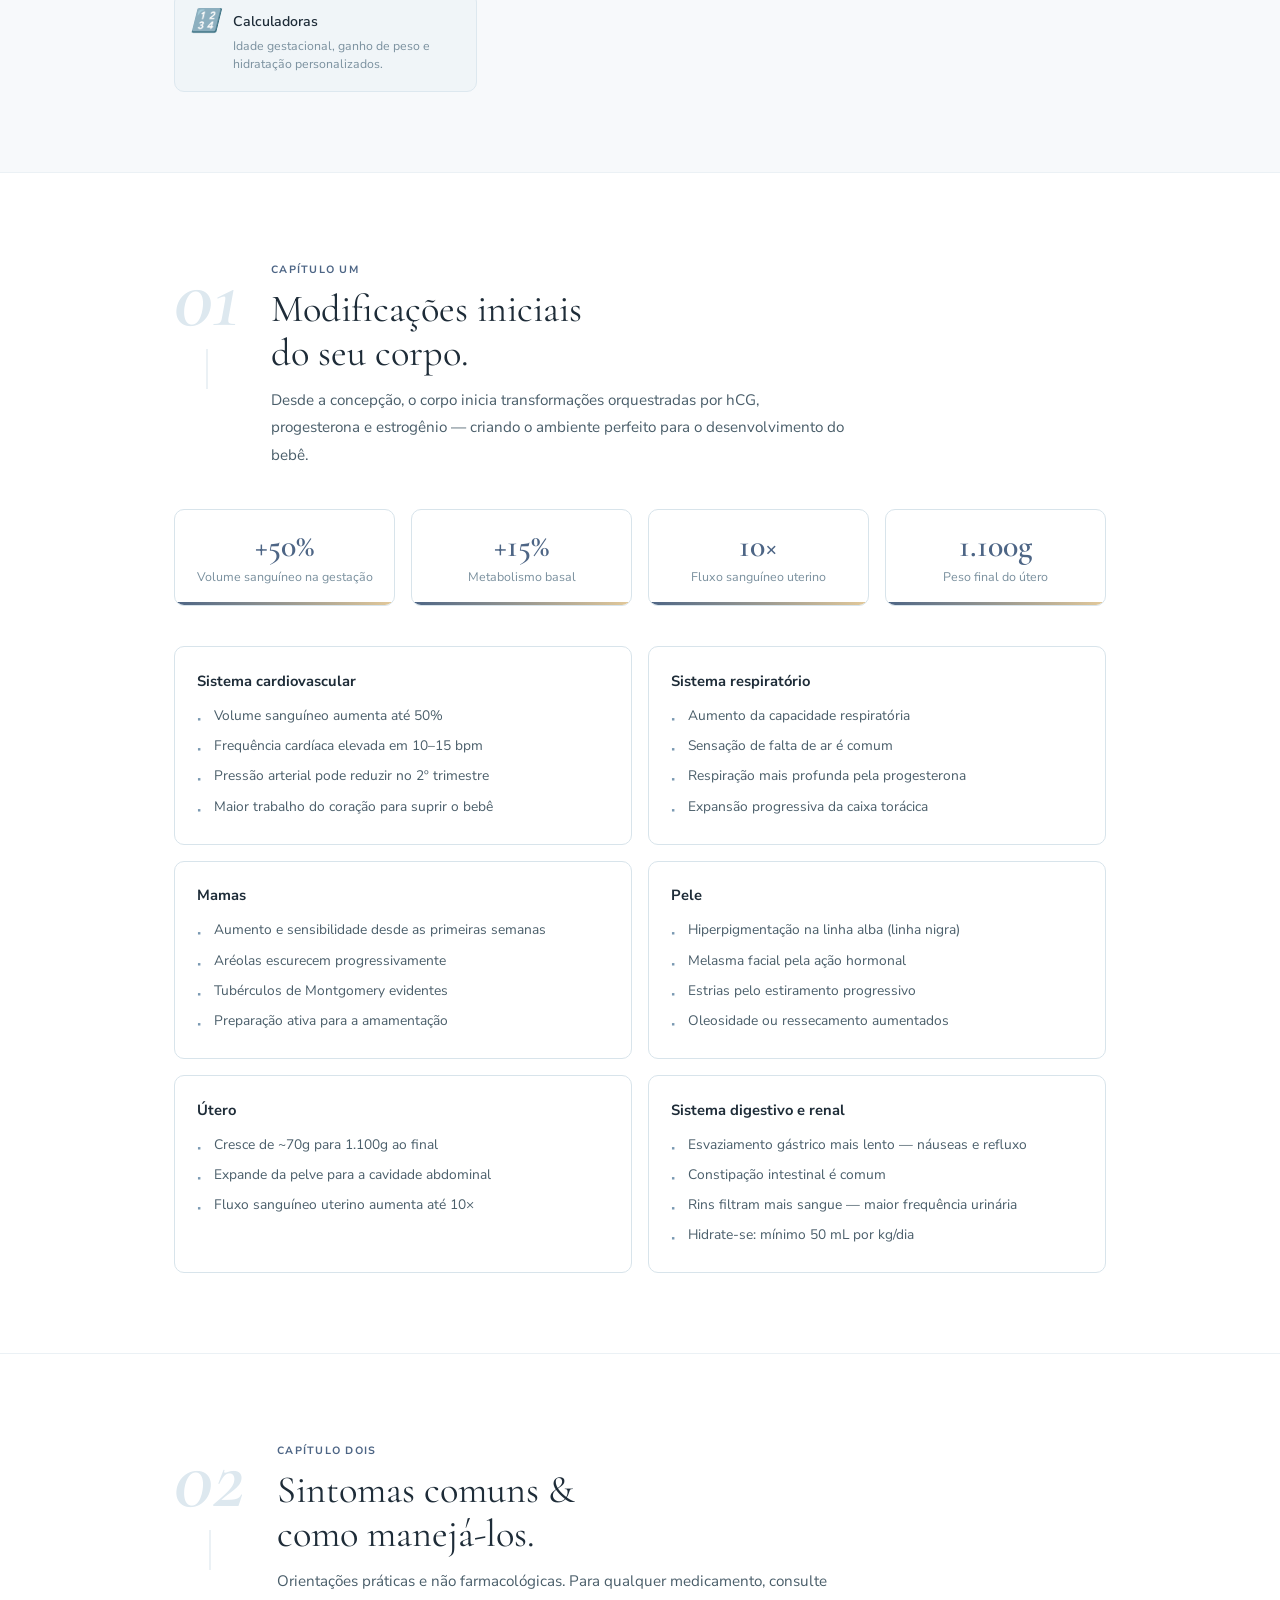
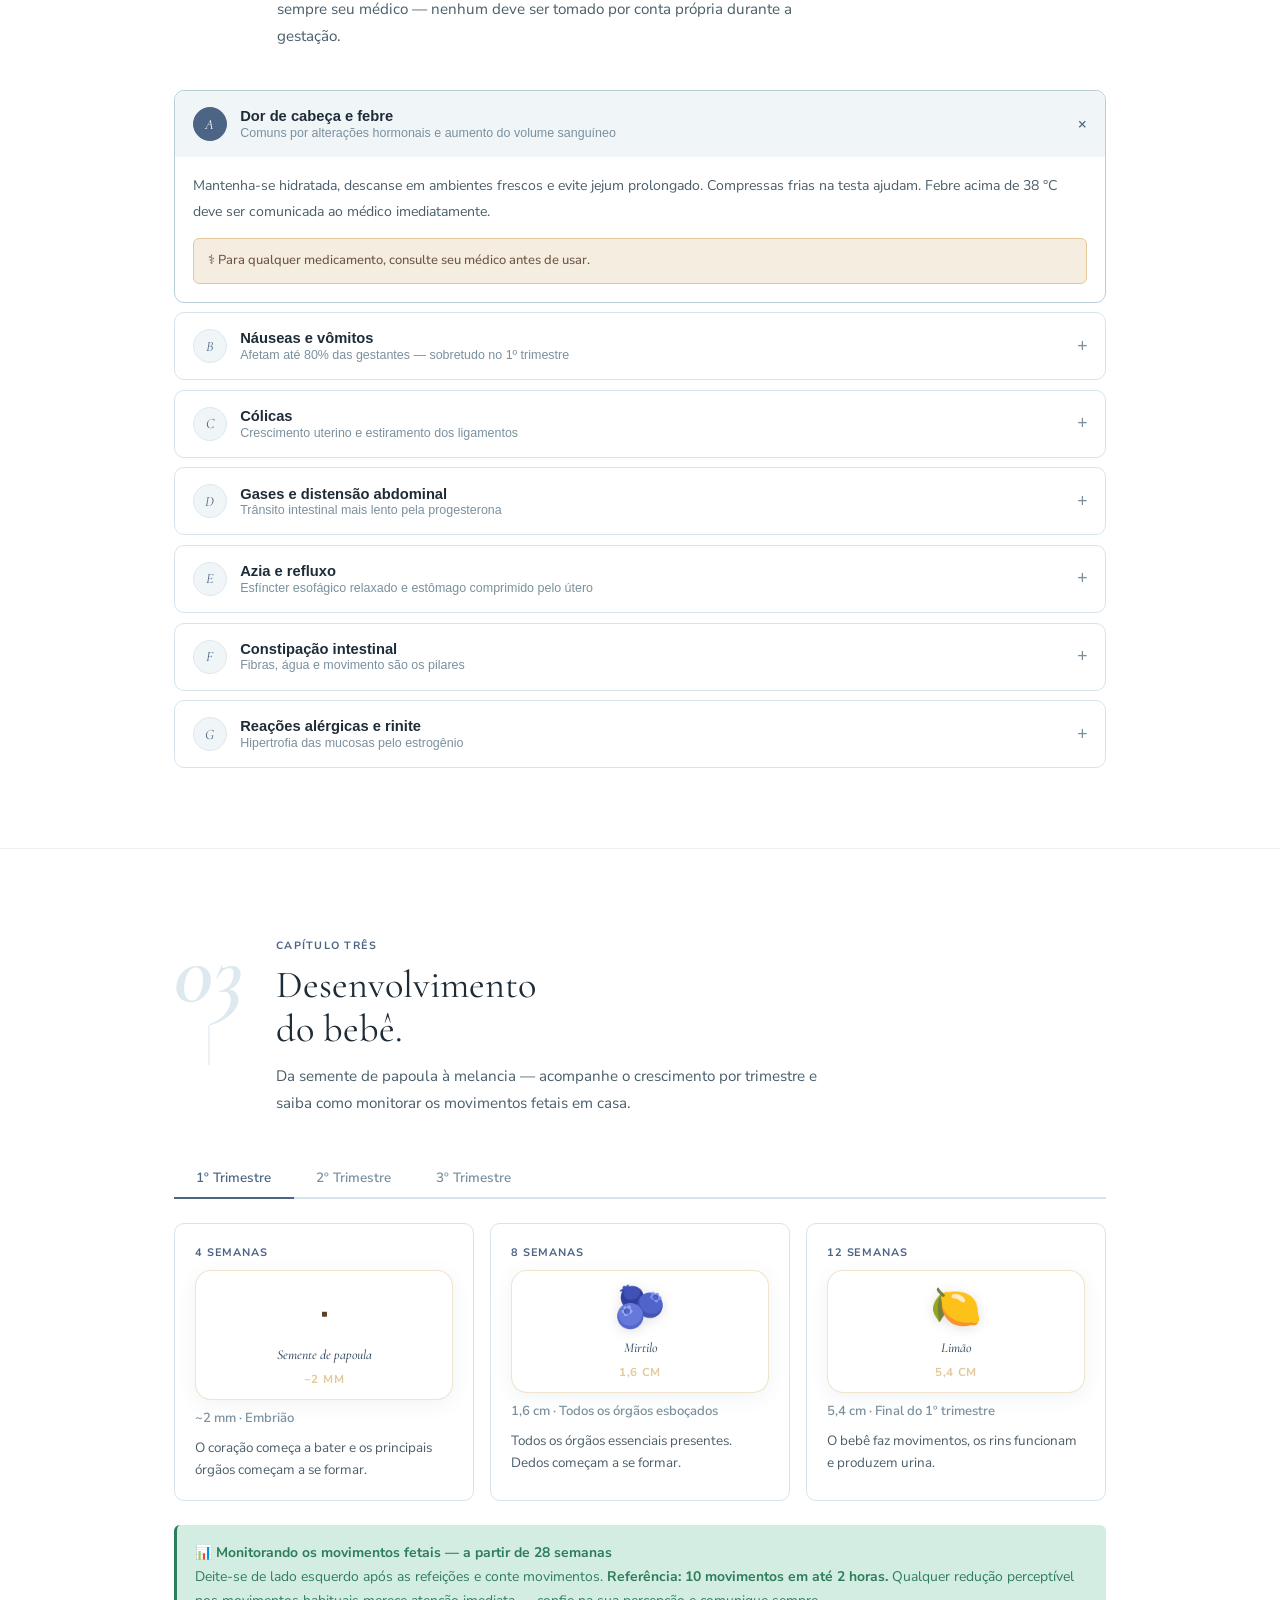
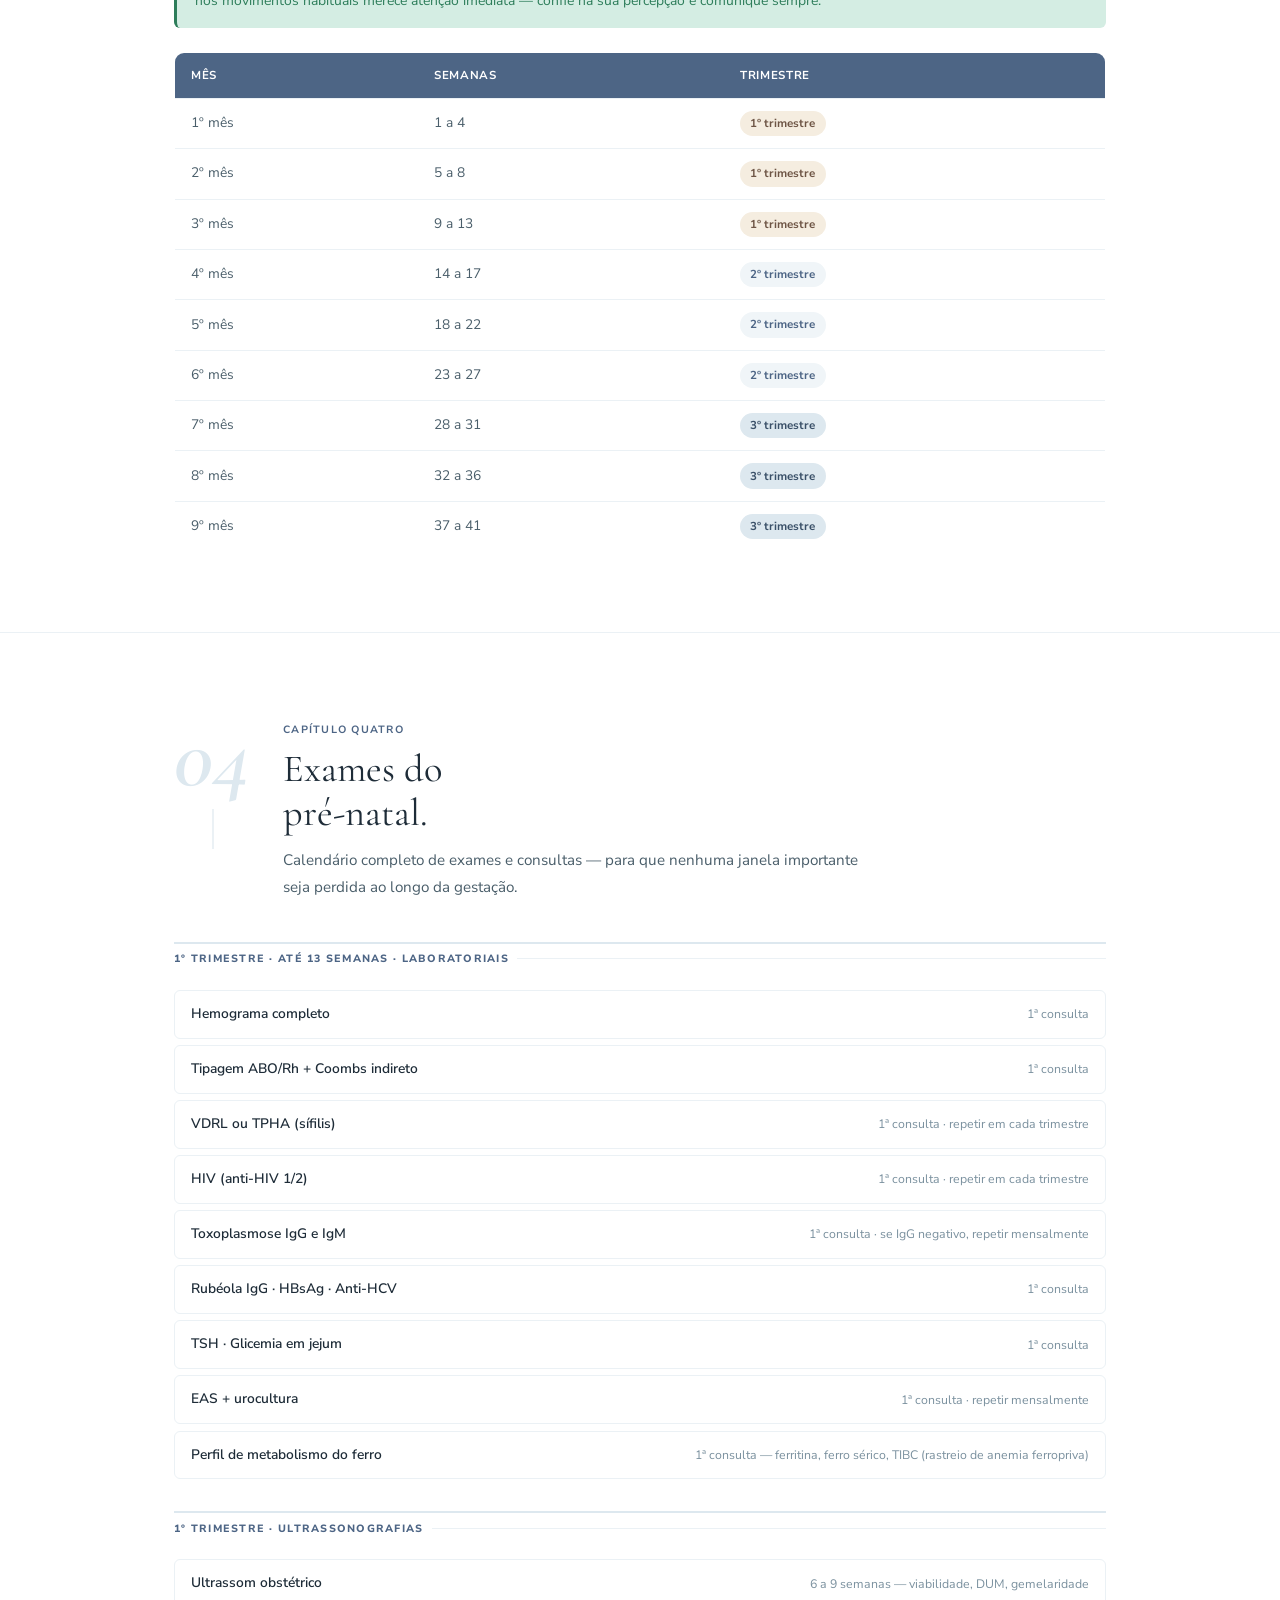
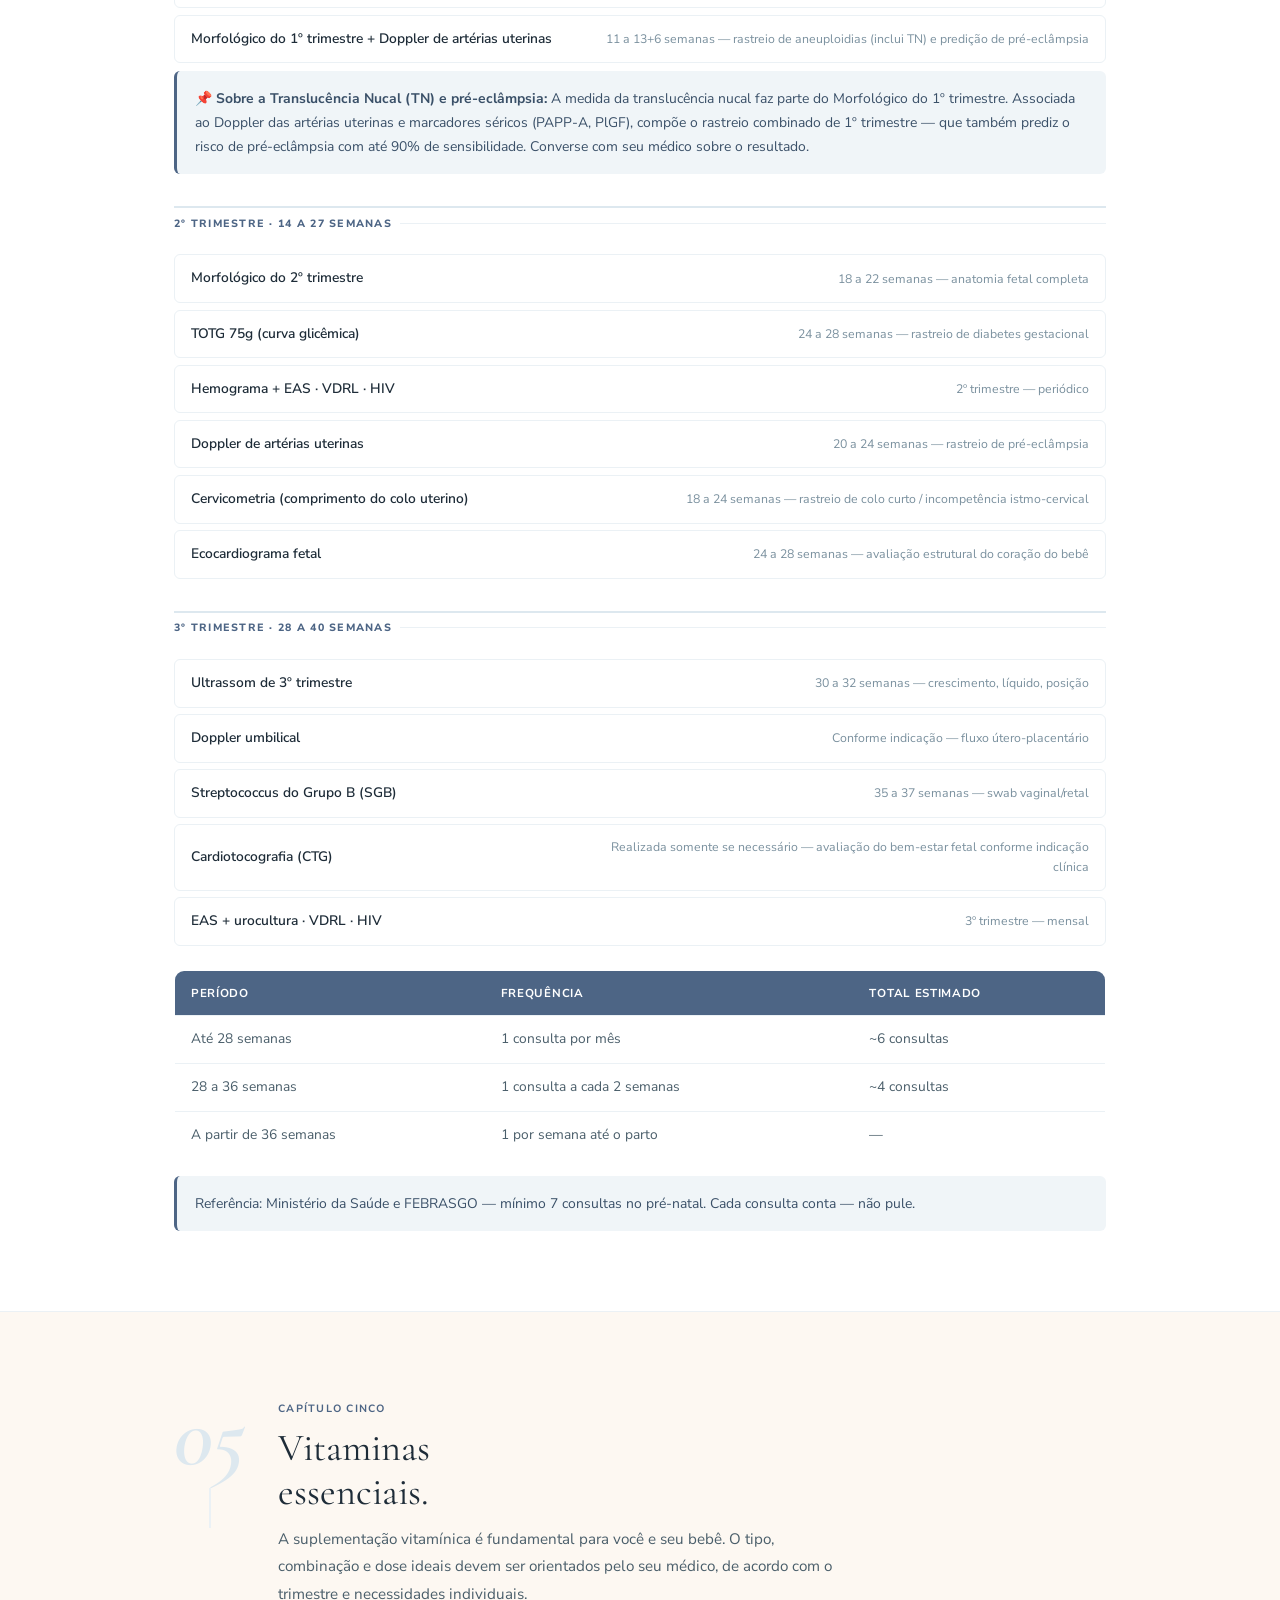
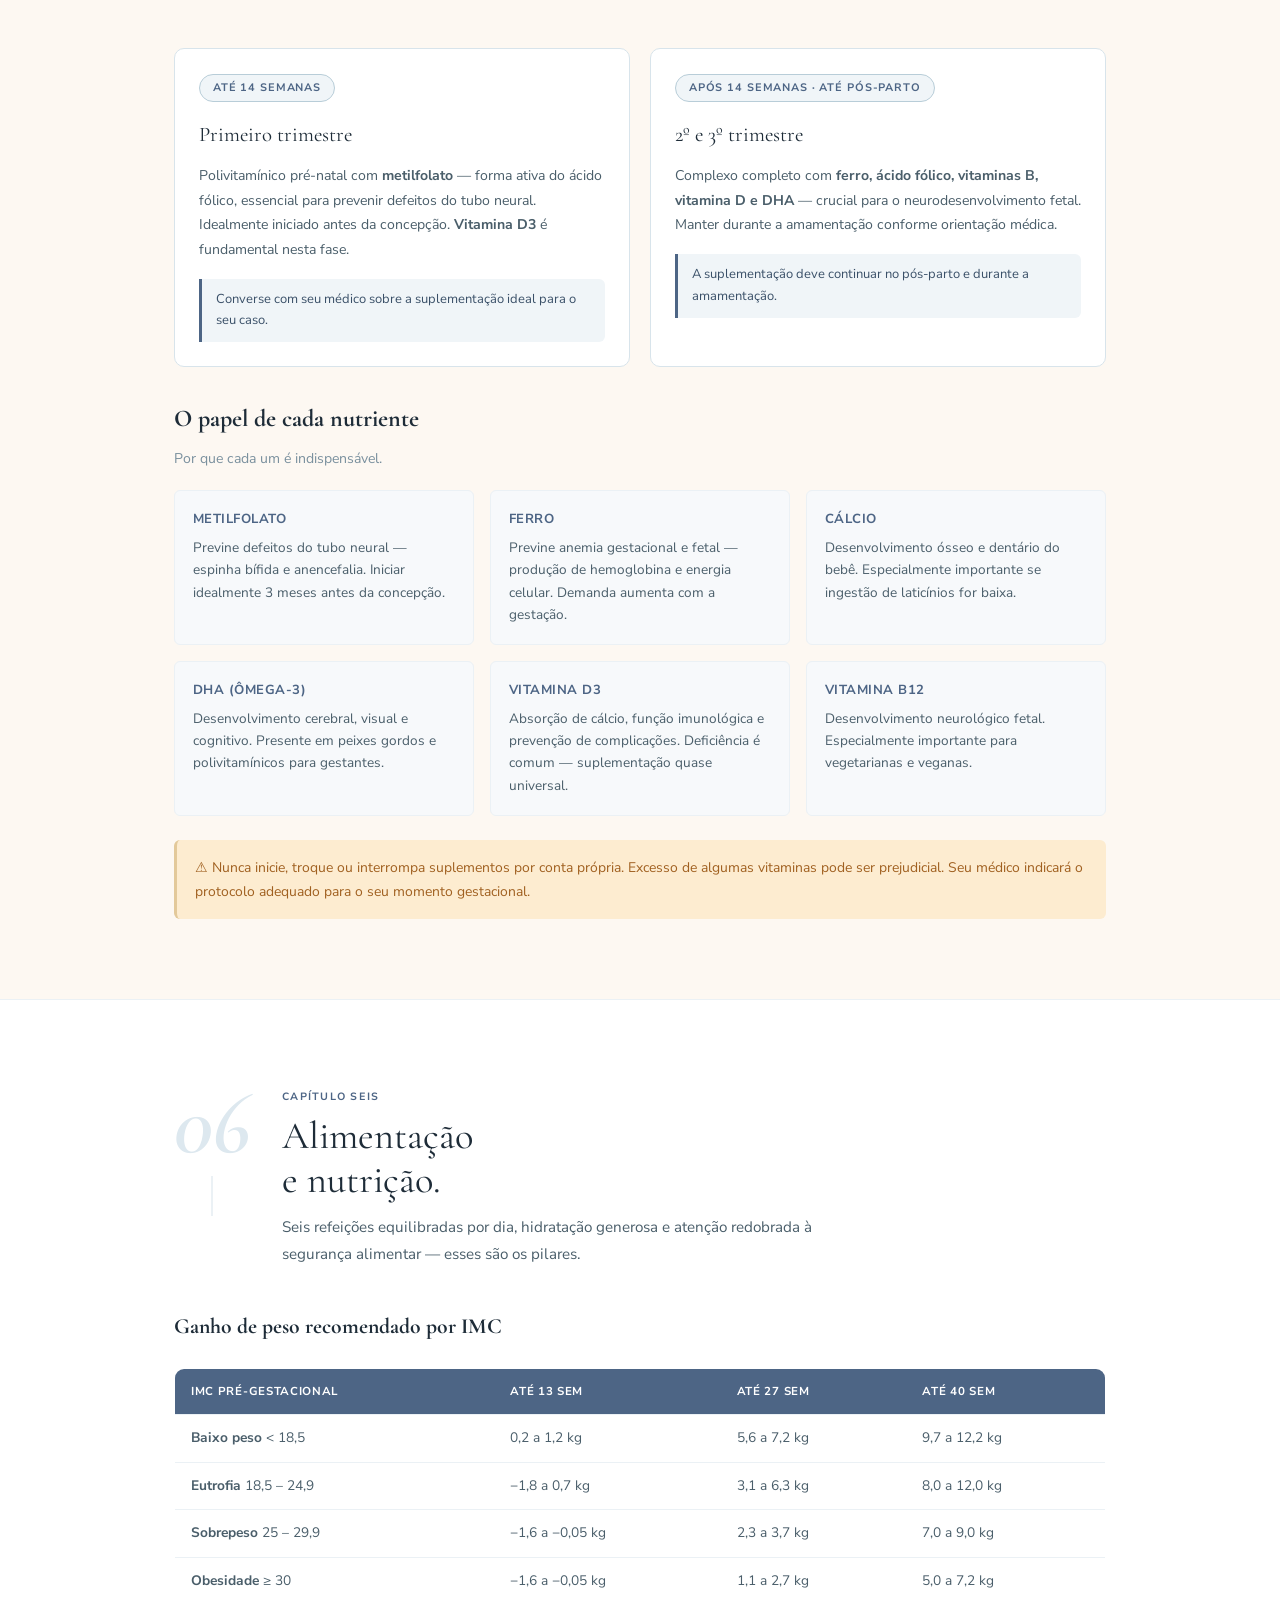
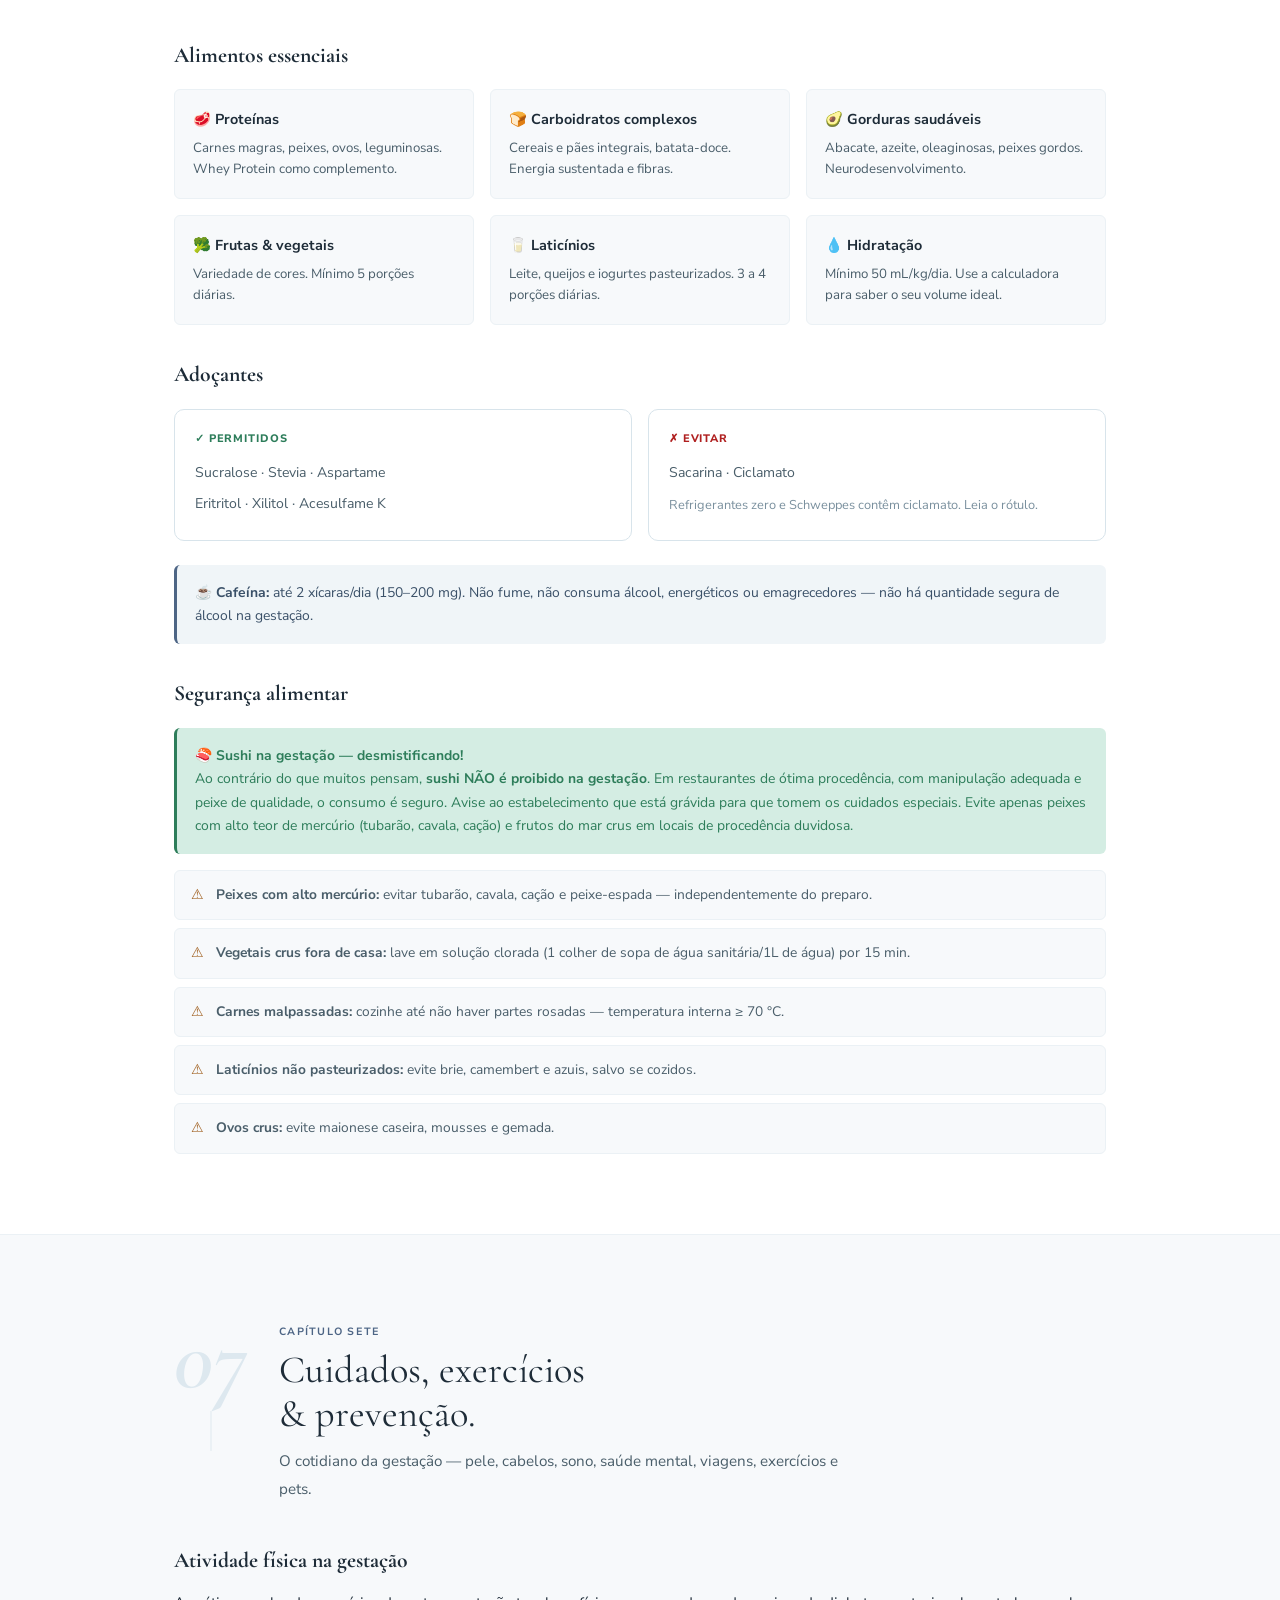
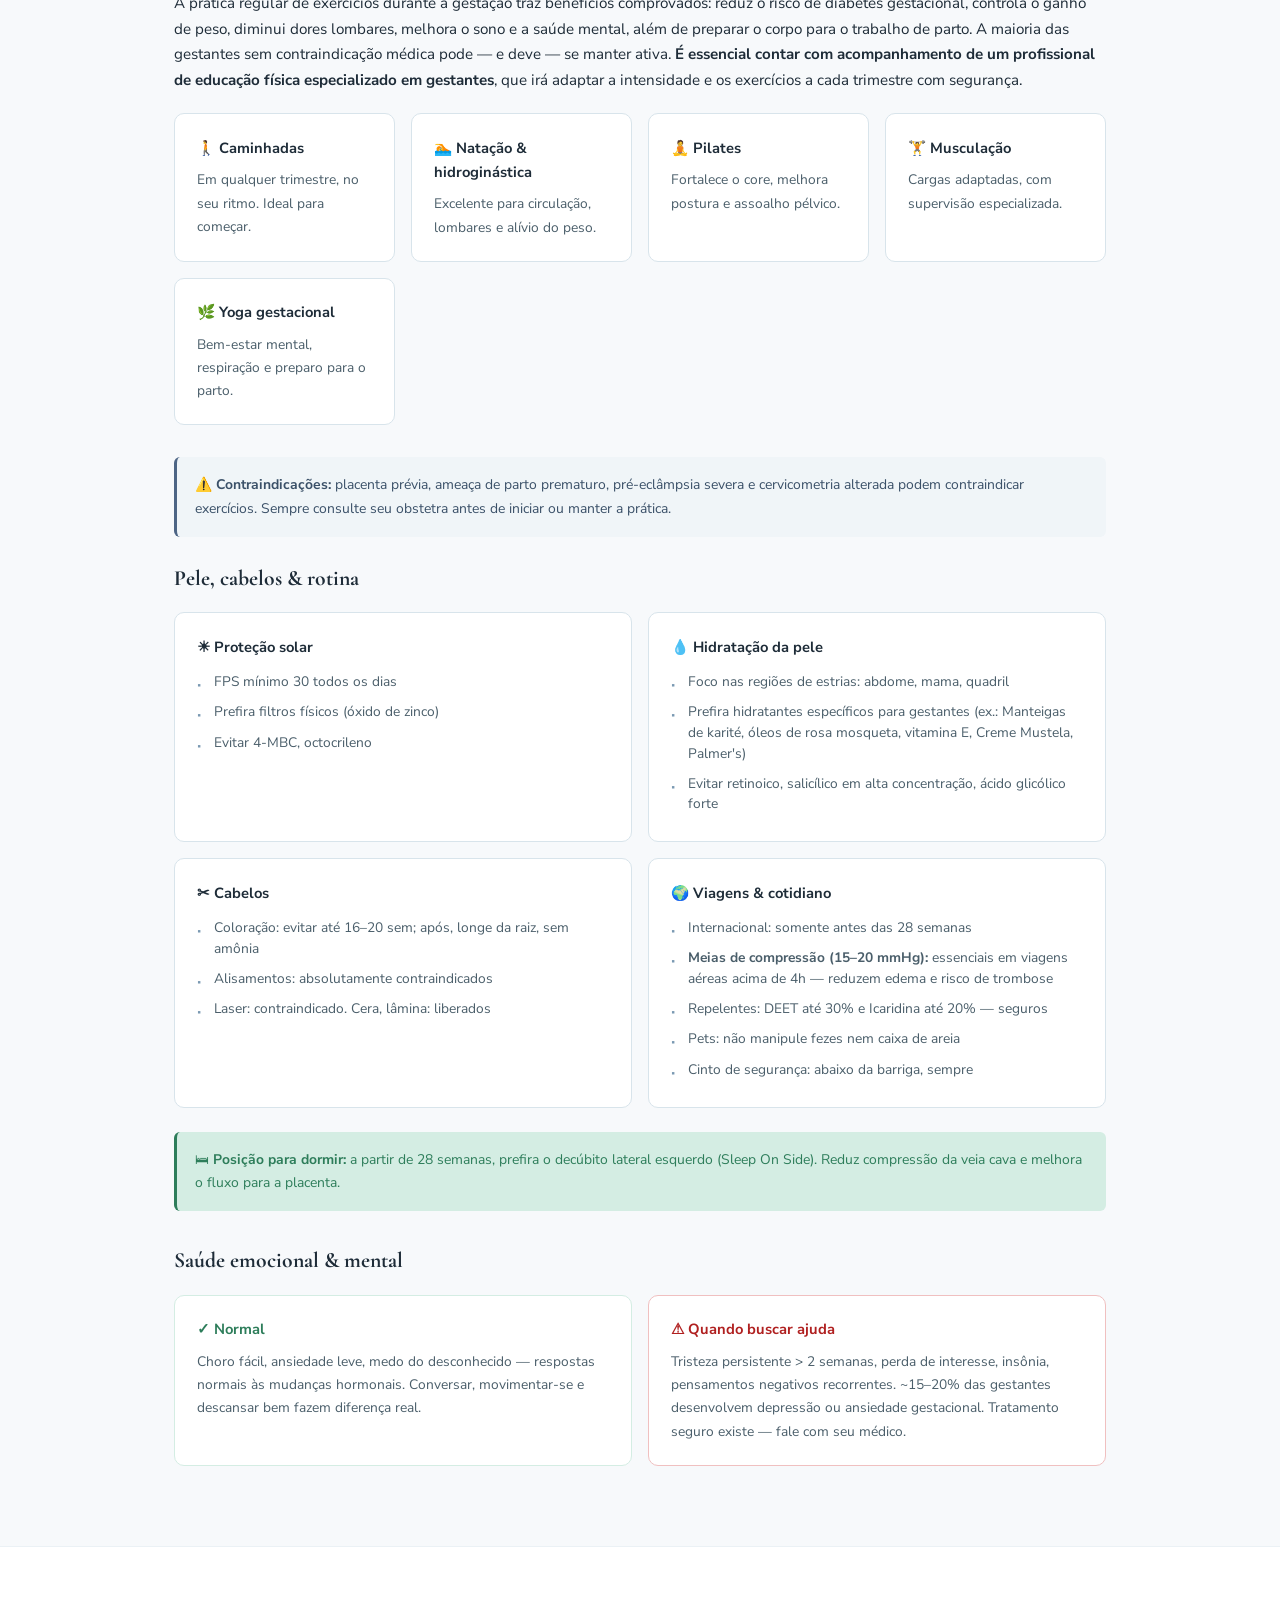
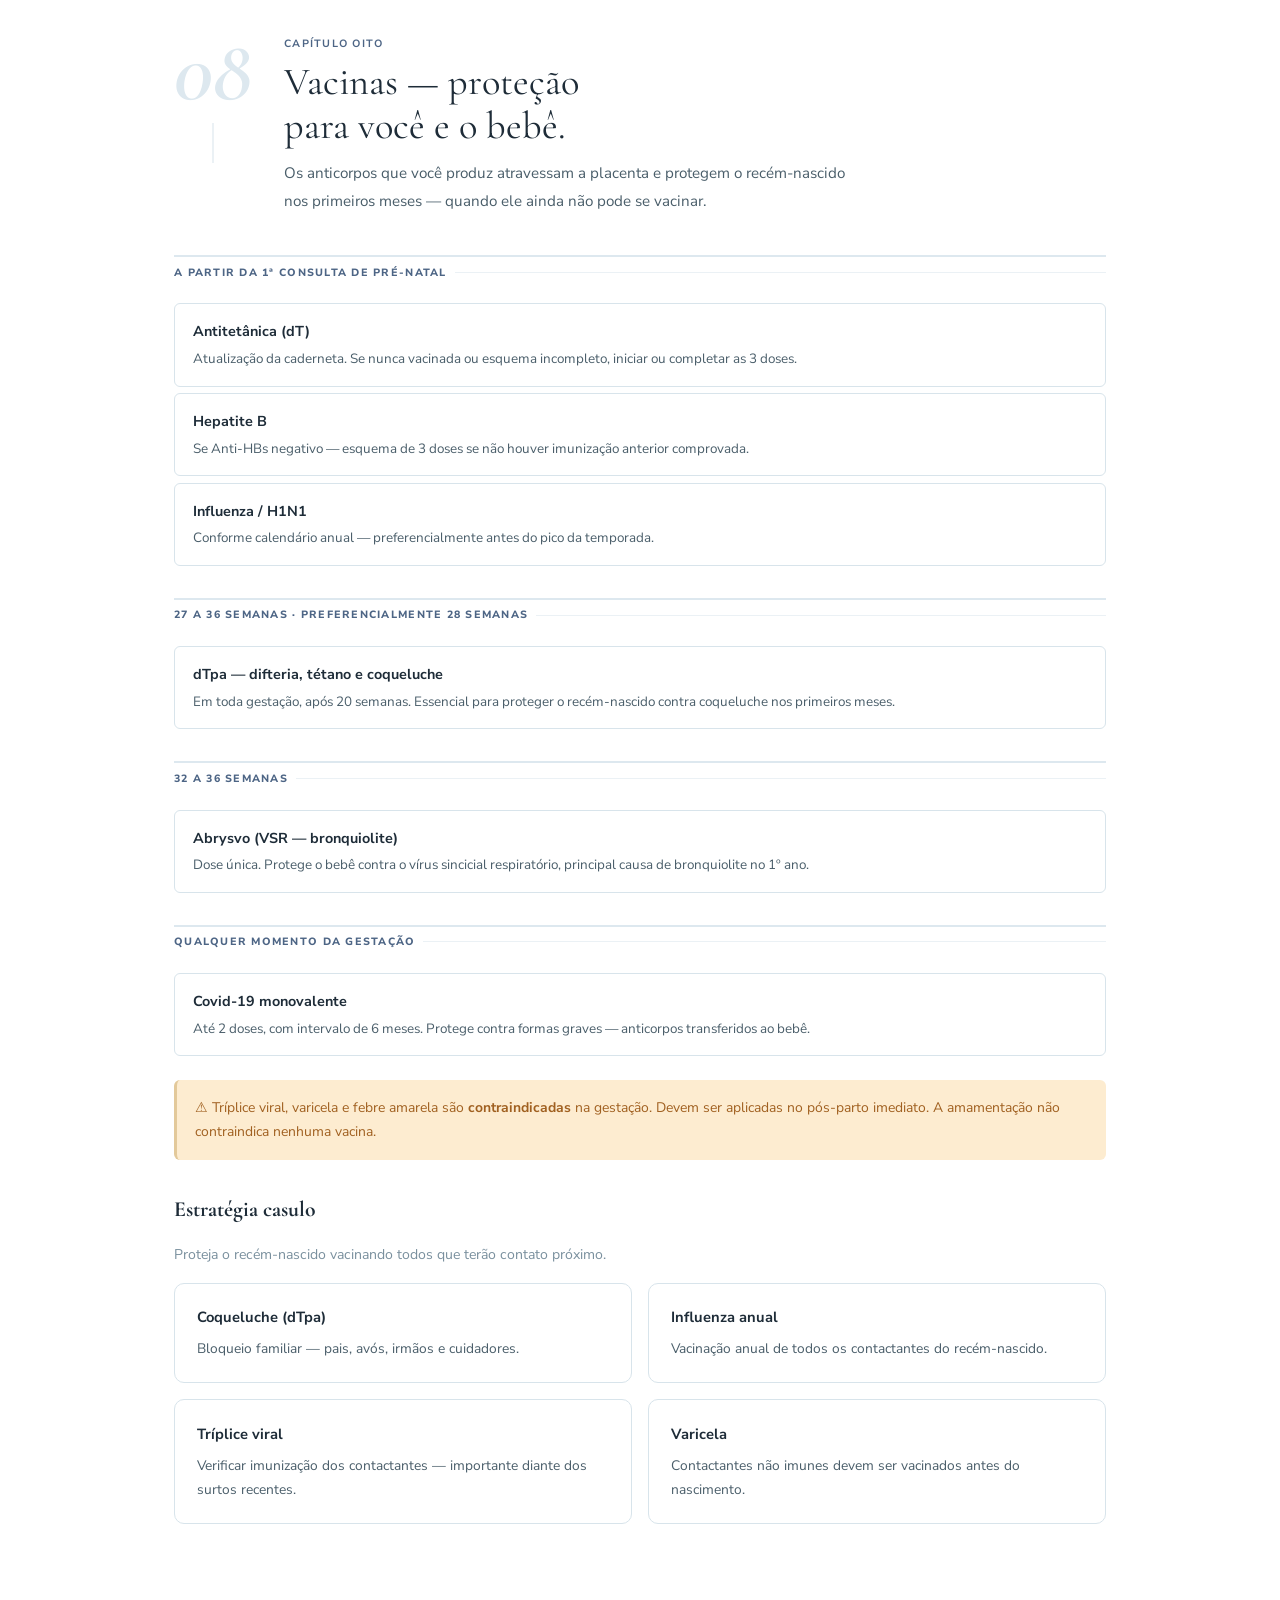
==== commit b4e21221: "Fix: emoji cards (index-style), calculators JS, watermark visível" ====
--- a/guia-publico.html
+++ b/guia-publico.html
@@ -501,50 +501,84 @@
       section { break-inside: avoid; padding: 2rem 0; }
     }
   
-    /* ======= WATERMARK ======= */
+    
+    /* diagonal watermark removed */
+    
+    /* ═══ EMOJI BABY CARDS (estilo guia) ═══ */
+    .baby-emoji-wrap {
+      text-align: center;
+      padding: 14px 10px 10px;
+      background: var(--bg-card, #fff);
+      border: 1px solid rgba(227,201,154,.5);
+      border-radius: 16px;
+      box-shadow: 0 4px 20px rgba(58,80,104,.07), inset 0 1px 0 rgba(255,255,255,.8);
+      margin-bottom: 8px;
+      transition: transform .22s;
+    }
+    .baby-emoji-wrap:hover { transform: translateY(-3px); }
+    .be-emoji {
+      font-size: 2.6rem;
+      line-height: 1.1;
+      display: block;
+      margin-bottom: 6px;
+      filter: drop-shadow(0 2px 6px rgba(0,0,0,.12));
+    }
+    .be-dot {
+      font-size: 3rem;
+      color: #5a3e28;
+      display: block;
+      line-height: 1.1;
+      margin-bottom: 6px;
+      letter-spacing: 0;
+    }
+    .be-name {
+      font-family: var(--font-serif,'Georgia',serif);
+      font-style: italic;
+      font-size: .85rem;
+      color: var(--brand-dark,#3a5068);
+      margin: 0 0 3px;
+      font-weight: 500;
+    }
+    .be-size {
+      font-size: .72rem;
+      font-weight: 700;
+      color: var(--warm-light,#c9a87c);
+      letter-spacing: .06em;
+      text-transform: uppercase;
+      margin: 0;
+    }
+    .baby-card {
+      display: flex;
+      flex-direction: column;
+    }
+    
+    /* ═══ WATERMARK STRIP ═══ */
     .wm-strip {
       position: fixed;
       bottom: 0;
       left: 0;
       right: 0;
-      height: 20px;
+      height: 26px;
       display: flex;
       align-items: center;
       justify-content: center;
       pointer-events: none;
       z-index: 9997;
-      background: rgba(255,255,255,0);
+      background: rgba(253,248,242,.88);
+      backdrop-filter: blur(8px);
+      border-top: 1px solid rgba(227,201,154,.35);
     }
     .wm-strip span {
-      font-size: 9.5px;
-      color: rgba(58,80,104,0.22);
-      letter-spacing: 0.12em;
+      font-size: 10px;
+      color: rgba(58,80,104,.55);
+      letter-spacing: .10em;
       font-family: var(--font-sans,'Inter',sans-serif);
       text-transform: uppercase;
-      font-weight: 500;
+      font-weight: 600;
     }
     @media print {
-      .wm-strip {
-        position: fixed;
-        bottom: 0;
-        background: transparent;
-      }
-      .wm-strip span { color: rgba(58,80,104,0.35); }
-    }
-    /* Diagonal watermark on page body */
-    body::before {
-      content: '';
-      position: fixed;
-      top: 0; left: 0; right: 0; bottom: 0;
-      background-image: repeating-linear-gradient(
-        -45deg,
-        transparent 0px,
-        transparent 120px,
-        rgba(58,80,104,.018) 120px,
-        rgba(58,80,104,.018) 121px
-      );
-      pointer-events: none;
-      z-index: 0;
+      .wm-strip { position: fixed; bottom: 0; background: transparent; }
+      .wm-strip span { color: rgba(58,80,104,.5); }
     }
     </style>
 </head>
@@ -890,58 +924,33 @@
     <div id="t1" class="tab-panel active">
       <div class="baby-card">
         <p class="baby-week">4 semanas</p>
-        <div class="baby-svg-wrap">
-          <svg viewBox="0 0 80 80" xmlns="http://www.w3.org/2000/svg" style="width:64px;height:64px;">
-            <circle cx="40" cy="40" r="36" fill="#fdf8f2" stroke="#e3c99a" stroke-width="2"/>
-            <!-- poppy seed - tiny dark oval -->
-            <ellipse cx="40" cy="41" rx="3.5" ry="4.5" fill="#3d2b1a"/>
-            <ellipse cx="39" cy="40" rx="1.2" ry="1.8" fill="#6b4c30" opacity=".6"/>
-            <!-- label -->
-            <text x="40" y="68" text-anchor="middle" font-size="7" fill="#9b7553" font-family="Georgia,serif" font-style="italic">papoula</text>
-          </svg>
+        
+        <div class="baby-emoji-wrap">
+          <span class="be-dot">·</span>
+          <p class="be-name">Semente de papoula</p>
+          <p class="be-size">~2 mm</p>
         </div>
         <p class="baby-cm">~2 mm · Embrião</p>
         <p class="baby-desc">O coração começa a bater e os principais órgãos começam a se formar.</p>
       </div>
       <div class="baby-card">
         <p class="baby-week">8 semanas</p>
-        <div class="baby-svg-wrap">
-          <svg viewBox="0 0 80 80" xmlns="http://www.w3.org/2000/svg" style="width:64px;height:64px;">
-            <circle cx="40" cy="40" r="36" fill="#fdf8f2" stroke="#e3c99a" stroke-width="2"/>
-            <!-- blueberry body -->
-            <circle cx="40" cy="43" r="15" fill="#6b5cb5"/>
-            <circle cx="40" cy="43" r="15" fill="none" stroke="#4a3e8a" stroke-width="1.5"/>
-            <!-- crown (calyx) -->
-            <path d="M33,31 Q36,27 40,29 Q44,26 47,31" stroke="#3a5a20" stroke-width="2.5" fill="none" stroke-linecap="round"/>
-            <!-- star center -->
-            <path d="M40,30 L40,33" stroke="#3a5a20" stroke-width="1.5" stroke-linecap="round"/>
-            <!-- highlight -->
-            <circle cx="34" cy="38" r="4" fill="rgba(255,255,255,.22)"/>
-            <text x="40" y="69" text-anchor="middle" font-size="7" fill="#9b7553" font-family="Georgia,serif" font-style="italic">mirtilo</text>
-          </svg>
+        
+        <div class="baby-emoji-wrap">
+          <span class="be-emoji">🫐</span>
+          <p class="be-name">Mirtilo</p>
+          <p class="be-size">1,6 cm</p>
         </div>
         <p class="baby-cm">1,6 cm · Todos os órgãos esboçados</p>
         <p class="baby-desc">Todos os órgãos essenciais presentes. Dedos começam a se formar.</p>
       </div>
       <div class="baby-card">
         <p class="baby-week">12 semanas</p>
-        <div class="baby-svg-wrap">
-          <svg viewBox="0 0 80 80" xmlns="http://www.w3.org/2000/svg" style="width:64px;height:64px;">
-            <circle cx="40" cy="40" r="36" fill="#fdf8f2" stroke="#e3c99a" stroke-width="2"/>
-            <!-- lime body -->
-            <circle cx="40" cy="42" r="20" fill="#7dc448"/>
-            <circle cx="40" cy="42" r="20" fill="none" stroke="#5a9030" stroke-width="1.5"/>
-            <!-- segments -->
-            <line x1="40" y1="22" x2="40" y2="62" stroke="#5a9030" stroke-width="1" opacity=".4"/>
-            <line x1="20" y1="42" x2="60" y2="42" stroke="#5a9030" stroke-width="1" opacity=".4"/>
-            <line x1="26" y1="28" x2="54" y2="56" stroke="#5a9030" stroke-width="1" opacity=".3"/>
-            <line x1="54" y1="28" x2="26" y2="56" stroke="#5a9030" stroke-width="1" opacity=".3"/>
-            <!-- stem -->
-            <path d="M40,22 Q43,17 45,15" stroke="#4a7a20" stroke-width="2" fill="none" stroke-linecap="round"/>
-            <!-- highlight -->
-            <circle cx="33" cy="36" r="5" fill="rgba(255,255,255,.22)"/>
-            <text x="40" y="76" text-anchor="middle" font-size="7" fill="#9b7553" font-family="Georgia,serif" font-style="italic">limão</text>
-          </svg>
+        
+        <div class="baby-emoji-wrap">
+          <span class="be-emoji">🍋</span>
+          <p class="be-name">Limão</p>
+          <p class="be-size">5,4 cm</p>
         </div>
         <p class="baby-cm">5,4 cm · Final do 1º trimestre</p>
         <p class="baby-desc">O bebê faz movimentos, os rins funcionam e produzem urina.</p>
@@ -950,72 +959,33 @@
     <div id="t2" class="tab-panel">
       <div class="baby-card">
         <p class="baby-week">16 semanas</p>
-        <div class="baby-svg-wrap">
-          <svg viewBox="0 0 80 80" xmlns="http://www.w3.org/2000/svg" style="width:64px;height:64px;">
-            <circle cx="40" cy="40" r="36" fill="#fdf8f2" stroke="#e3c99a" stroke-width="2"/>
-            <!-- avocado outer skin -->
-            <path d="M40,14 Q54,20 55,38 Q55,56 40,64 Q25,56 25,38 Q25,20 40,14 Z" fill="#2d6a2e"/>
-            <!-- inner flesh -->
-            <path d="M40,19 Q51,25 51,38 Q51,53 40,60 Q29,53 29,38 Q29,25 40,19 Z" fill="#8fcc5a"/>
-            <!-- seed/pit -->
-            <ellipse cx="40" cy="40" rx="9" ry="11" fill="#8b5e3c"/>
-            <ellipse cx="40" cy="40" rx="7" ry="9" fill="#a0714a"/>
-            <!-- highlight on skin -->
-            <circle cx="36" cy="30" r="3" fill="rgba(255,255,255,.15)"/>
-            <text x="40" y="77" text-anchor="middle" font-size="7" fill="#9b7553" font-family="Georgia,serif" font-style="italic">abacate</text>
-          </svg>
+        
+        <div class="baby-emoji-wrap">
+          <span class="be-emoji">🥑</span>
+          <p class="be-name">Abacate</p>
+          <p class="be-size">11,6 cm</p>
         </div>
         <p class="baby-cm">~11 cm · Movimentos perceptíveis</p>
         <p class="baby-desc">Movimentos mais coordenados. Você pode começar a sentir levemente.</p>
       </div>
       <div class="baby-card">
         <p class="baby-week">20 semanas</p>
-        <div class="baby-svg-wrap">
-          <svg viewBox="0 0 80 80" xmlns="http://www.w3.org/2000/svg" style="width:64px;height:64px;">
-            <circle cx="40" cy="40" r="36" fill="#fdf8f2" stroke="#e3c99a" stroke-width="2"/>
-            <!-- mango shape -->
-            <path d="M40,12 Q58,18 60,36 Q62,52 48,65 Q40,70 32,65 Q18,52 20,36 Q22,18 40,12 Z" fill="#f5a623"/>
-            <path d="M40,12 Q58,18 60,36 Q62,52 48,65 Q40,70 32,65 Q18,52 20,36 Q22,18 40,12 Z" fill="none" stroke="#d4881c" stroke-width="1.5"/>
-            <!-- color variation -->
-            <path d="M40,12 Q52,18 54,30 Q48,18 40,12 Z" fill="#e8520a" opacity=".5"/>
-            <!-- stem -->
-            <path d="M40,12 Q43,6 46,5" stroke="#4a7a20" stroke-width="2.5" fill="none" stroke-linecap="round"/>
-            <!-- leaf -->
-            <path d="M46,5 Q54,3 52,10 Q48,8 46,5 Z" fill="#5a9030"/>
-            <!-- highlight -->
-            <circle cx="34" cy="30" r="6" fill="rgba(255,255,255,.18)"/>
-            <text x="40" y="76" text-anchor="middle" font-size="7" fill="#9b7553" font-family="Georgia,serif" font-style="italic">manga</text>
-          </svg>
+        
+        <div class="baby-emoji-wrap">
+          <span class="be-emoji">🍌</span>
+          <p class="be-name">Banana</p>
+          <p class="be-size">16,4 cm</p>
         </div>
         <p class="baby-cm">~16 cm · Morfológico do 2º trimestre</p>
         <p class="baby-desc">Morfológico do 2º trimestre — avaliação completa da anatomia fetal.</p>
       </div>
       <div class="baby-card">
         <p class="baby-week">24 semanas</p>
-        <div class="baby-svg-wrap">
-          <svg viewBox="0 0 80 80" xmlns="http://www.w3.org/2000/svg" style="width:64px;height:64px;">
-            <circle cx="40" cy="40" r="36" fill="#fdf8f2" stroke="#e3c99a" stroke-width="2"/>
-            <!-- corn husk -->
-            <path d="M12,40 Q14,28 22,26 Q30,24 40,24 Q50,24 58,26 Q66,28 68,40 Q66,52 58,54 Q50,56 40,56 Q30,56 22,54 Q14,52 12,40 Z" fill="#d4b44a"/>
-            <!-- kernel rows -->
-            <g fill="#f0c830" opacity=".9">
-              <circle cx="24" cy="37" r="3.5"/><circle cx="31" cy="35" r="3.5"/><circle cx="38" cy="34" r="3.5"/>
-              <circle cx="45" cy="34" r="3.5"/><circle cx="52" cy="35" r="3.5"/><circle cx="59" cy="37" r="3.5"/>
-              <circle cx="24" cy="43" r="3.5"/><circle cx="31" cy="45" r="3.5"/><circle cx="38" cy="46" r="3.5"/>
-              <circle cx="45" cy="46" r="3.5"/><circle cx="52" cy="45" r="3.5"/><circle cx="59" cy="43" r="3.5"/>
-            </g>
-            <!-- kernel lines -->
-            <g stroke="#c8a020" stroke-width=".8" fill="none" opacity=".6">
-              <line x1="24" y1="37" x2="24" y2="43"/><line x1="31" y1="35" x2="31" y2="45"/>
-              <line x1="38" y1="34" x2="38" y2="46"/><line x1="45" y1="34" x2="45" y2="46"/>
-              <line x1="52" y1="35" x2="52" y2="45"/><line x1="59" y1="37" x2="59" y2="43"/>
-            </g>
-            <!-- silk/tassel at right -->
-            <path d="M68,40 Q72,36 74,34" stroke="#c8a020" stroke-width="2" fill="none" stroke-linecap="round"/>
-            <path d="M68,40 Q72,40 75,40" stroke="#c8a020" stroke-width="2" fill="none" stroke-linecap="round"/>
-            <path d="M68,40 Q72,44 74,46" stroke="#c8a020" stroke-width="2" fill="none" stroke-linecap="round"/>
-            <text x="40" y="72" text-anchor="middle" font-size="7" fill="#9b7553" font-family="Georgia,serif" font-style="italic">espiga de milho</text>
-          </svg>
+        
+        <div class="baby-emoji-wrap">
+          <span class="be-emoji">🌽</span>
+          <p class="be-name">Espiga de milho</p>
+          <p class="be-size">~30 cm</p>
         </div>
         <p class="baby-cm">~30 cm · Audição formada</p>
         <p class="baby-desc">Pulmões em desenvolvimento. O bebê já ouve a sua voz.</p>
@@ -1024,67 +994,33 @@
     <div id="t3" class="tab-panel">
       <div class="baby-card">
         <p class="baby-week">28 semanas</p>
-        <div class="baby-svg-wrap">
-          <svg viewBox="0 0 80 80" xmlns="http://www.w3.org/2000/svg" style="width:64px;height:64px;">
-            <circle cx="40" cy="40" r="36" fill="#fdf8f2" stroke="#e3c99a" stroke-width="2"/>
-            <!-- eggplant body -->
-            <path d="M40,22 Q54,22 58,36 Q62,50 52,60 Q46,66 40,66 Q34,66 28,60 Q18,50 22,36 Q26,22 40,22 Z" fill="#6b3fa0"/>
-            <path d="M40,22 Q54,22 58,36 Q62,50 52,60 Q46,66 40,66 Q34,66 28,60 Q18,50 22,36 Q26,22 40,22 Z" fill="none" stroke="#4a2a78" stroke-width="1.5"/>
-            <!-- green cap/calyx -->
-            <path d="M28,24 Q34,16 40,20 Q46,16 52,24" stroke="#3a7020" stroke-width="3" fill="none" stroke-linecap="round"/>
-            <path d="M40,18 L40,24" stroke="#3a7020" stroke-width="2.5" stroke-linecap="round"/>
-            <!-- highlight -->
-            <circle cx="32" cy="35" r="7" fill="rgba(255,255,255,.15)"/>
-            <text x="40" y="77" text-anchor="middle" font-size="7" fill="#9b7553" font-family="Georgia,serif" font-style="italic">berinjela</text>
-          </svg>
+        
+        <div class="baby-emoji-wrap">
+          <span class="be-emoji">🥦</span>
+          <p class="be-name">Couve-flor</p>
+          <p class="be-size">37,6 cm</p>
         </div>
         <p class="baby-cm">~35 cm · Início do 3º trimestre</p>
         <p class="baby-desc">Conte os movimentos fetais a partir de agora — mínimo 10 em 2 horas.</p>
       </div>
       <div class="baby-card">
         <p class="baby-week">32 semanas</p>
-        <div class="baby-svg-wrap">
-          <svg viewBox="0 0 80 80" xmlns="http://www.w3.org/2000/svg" style="width:64px;height:64px;">
-            <circle cx="40" cy="40" r="36" fill="#fdf8f2" stroke="#e3c99a" stroke-width="2"/>
-            <!-- zucchini body horizontal -->
-            <path d="M8,40 Q10,30 20,28 Q30,26 40,27 Q50,26 60,28 Q70,30 72,40 Q70,50 60,52 Q50,54 40,53 Q30,54 20,52 Q10,50 8,40 Z" fill="#5a9e30"/>
-            <!-- darker stripes -->
-            <path d="M10,35 Q40,33 70,35" stroke="#3a7010" stroke-width="2" fill="none" opacity=".5"/>
-            <path d="M10,45 Q40,47 70,45" stroke="#3a7010" stroke-width="2" fill="none" opacity=".5"/>
-            <!-- flower end (right) -->
-            <path d="M72,40 Q76,36 78,34 M72,40 Q77,40 79,40 M72,40 Q76,44 78,46" stroke="#d4a820" stroke-width="2" fill="none" stroke-linecap="round"/>
-            <!-- stem (left) -->
-            <path d="M8,40 Q4,38 3,36" stroke="#3a7010" stroke-width="2" fill="none" stroke-linecap="round"/>
-            <!-- highlight -->
-            <ellipse cx="35" cy="37" rx="10" ry="4" fill="rgba(255,255,255,.18)"/>
-            <text x="40" y="68" text-anchor="middle" font-size="7" fill="#9b7553" font-family="Georgia,serif" font-style="italic">abobrinha</text>
-          </svg>
+        
+        <div class="baby-emoji-wrap">
+          <span class="be-emoji">🍍</span>
+          <p class="be-name">Abacaxi</p>
+          <p class="be-size">47,4 cm</p>
         </div>
         <p class="baby-cm">~42 cm · Acabamentos finais</p>
         <p class="baby-desc">Unhas, cabelos e gordura subcutânea em formação.</p>
       </div>
       <div class="baby-card">
         <p class="baby-week">37–40 semanas</p>
-        <div class="baby-svg-wrap">
-          <svg viewBox="0 0 80 80" xmlns="http://www.w3.org/2000/svg" style="width:64px;height:64px;">
-            <circle cx="40" cy="40" r="36" fill="#fdf8f2" stroke="#e3c99a" stroke-width="2"/>
-            <!-- watermelon outer rind -->
-            <circle cx="40" cy="40" r="28" fill="#4a9020"/>
-            <!-- stripes -->
-            <path d="M22,24 Q30,20 40,20 Q50,20 58,24" stroke="#3a7010" stroke-width="3" fill="none" opacity=".6"/>
-            <path d="M15,34 Q20,28 40,26 Q60,28 65,34" stroke="#3a7010" stroke-width="2" fill="none" opacity=".4"/>
-            <path d="M13,44 Q15,35 40,33 Q65,35 67,44" stroke="#3a7010" stroke-width="2" fill="none" opacity=".3"/>
-            <!-- cut face showing red flesh -->
-            <!-- We'll show the round watermelon, no cut -->
-            <!-- inner lighter rind ring -->
-            <circle cx="40" cy="40" r="22" fill="#e8f5d0" opacity=".3"/>
-            <!-- stem at top -->
-            <path d="M40,12 Q43,6 47,5" stroke="#3a7010" stroke-width="2.5" fill="none" stroke-linecap="round"/>
-            <path d="M40,12 Q37,7 35,6" stroke="#3a7010" stroke-width="2" fill="none" stroke-linecap="round"/>
-            <!-- highlight -->
-            <circle cx="30" cy="30" r="8" fill="rgba(255,255,255,.15)"/>
-            <text x="40" y="76" text-anchor="middle" font-size="7" fill="#9b7553" font-family="Georgia,serif" font-style="italic">melancia</text>
-          </svg>
+        
+        <div class="baby-emoji-wrap">
+          <span class="be-emoji">🍉</span>
+          <p class="be-name">Melancia</p>
+          <p class="be-size">~51 cm</p>
         </div>
         <p class="baby-cm">~50 cm / ~3 kg · Bebê a termo</p>
         <p class="baby-desc">Bebê a termo. Órgãos maduros. Pronto para o grande dia.</p>
@@ -1422,8 +1358,16 @@
   </div>
 </footer>
 
+
+
+
+<!-- Watermark -->
+<div class="wm-strip" aria-hidden="true">
+  <span>Dr. Itamar Santana &nbsp;&bull;&nbsp; CRM/PE 23.569 &nbsp;&bull;&nbsp; dritamarsantana.com</span>
+</div>
+
 <script>
-/* ======= TAB SWITCHING ======= */
+/* ═══ TAB SWITCHING ═══ */
 function switchTab(btn, id) {
   document.querySelectorAll('.tab-btn').forEach(b => b.classList.remove('active'));
   document.querySelectorAll('.tab-panel').forEach(p => p.classList.remove('active'));
@@ -1432,7 +1376,7 @@
   if (panel) panel.classList.add('active');
 }
 
-/* ======= MOBILE DRAWER ======= */
+/* ═══ MOBILE DRAWER ═══ */
 function toggleDrawer() {
   var d = document.getElementById('nav-drawer');
   if (d) d.classList.toggle('open');
@@ -1442,204 +1386,164 @@
   if (d) d.classList.remove('open');
 }
 
-/* ======= ACCORDION ======= */
+/* ═══ ACCORDION ═══ */
 function toggleAcc(btn) {
   var item = btn.closest('.acc-item');
   if (!item) return;
   var wasOpen = item.classList.contains('open');
-  // Close all in same group
   var parent = item.parentElement;
-  if (parent) {
-    parent.querySelectorAll('.acc-item').forEach(function(i) {
-      i.classList.remove('open');
-    });
-  }
+  if (parent) parent.querySelectorAll('.acc-item').forEach(i => i.classList.remove('open'));
   if (!wasOpen) item.classList.add('open');
 }
 
-/* ======= IG METHOD SWITCH ======= */
+/* ═══ IG METHOD SWITCH ═══ */
 function switchIGMethod() {
   var radios = document.querySelectorAll('input[name="ig-method"]');
   var val = 'dum';
-  radios.forEach(function(r){ if(r.checked) val = r.value; });
-  var dumFields = document.getElementById('dum-fields');
-  var usgFields = document.getElementById('usg-fields');
-  if (dumFields) dumFields.style.display = val === 'dum' ? '' : 'none';
-  if (usgFields) usgFields.style.display = val === 'usg' ? '' : 'none';
+  radios.forEach(r => { if (r.checked) val = r.value; });
+  var dum = document.getElementById('dum-fields');
+  var usg = document.getElementById('usg-fields');
+  if (dum) dum.style.display = val === 'dum' ? '' : 'none';
+  if (usg) usg.style.display = val === 'usg' ? '' : 'none';
 }
 
-/* ======= IG CALCULATOR ======= */
+/* ═══ IG CALCULATOR ═══ */
 function calcIG() {
   var radios = document.querySelectorAll('input[name="ig-method"]');
   var method = 'dum';
-  radios.forEach(function(r){ if(r.checked) method = r.value; });
+  radios.forEach(r => { if (r.checked) method = r.value; });
 
   var today = new Date();
-  var dpp, igDays, igWeeks, igDaysRem, igTrimStr, igMsg;
+  var dpp, igDays;
 
   if (method === 'dum') {
     var dumInput = document.getElementById('dum-date');
-    if (!dumInput || !dumInput.value) {
-      showMsg('ig-msg', 'Informe a data da última menstruação.', 'error'); return;
-    }
+    if (!dumInput || !dumInput.value) { showMsg('ig-msg','Informe a data da última menstruação.','error'); return; }
     var dum = new Date(dumInput.value + 'T00:00:00');
-    if (isNaN(dum.getTime())) {
-      showMsg('ig-msg', 'Data inválida.', 'error'); return;
-    }
+    if (isNaN(dum.getTime())) { showMsg('ig-msg','Data inválida.','error'); return; }
     igDays = Math.floor((today - dum) / 86400000);
     dpp = new Date(dum.getTime() + 280 * 86400000);
   } else {
     var usgDate = document.getElementById('usg-date');
-    var usgWeeks = document.getElementById('usg-weeks');
-    var usgDays = document.getElementById('usg-days');
-    if (!usgDate || !usgDate.value) {
-      showMsg('ig-msg', 'Informe a data do ultrassom.', 'error'); return;
-    }
+    var usgWeeks = parseInt((document.getElementById('usg-weeks')||{value:'0'}).value) || 0;
+    var usgDays  = parseInt((document.getElementById('usg-days')||{value:'0'}).value) || 0;
+    if (!usgDate || !usgDate.value) { showMsg('ig-msg','Informe a data do ultrassom.','error'); return; }
     var usg = new Date(usgDate.value + 'T00:00:00');
-    var wks = parseInt(usgWeeks ? usgWeeks.value : 0) || 0;
-    var dys = parseInt(usgDays ? usgDays.value : 0) || 0;
-    var igAtUsg = wks * 7 + dys;
-    var diffDays = Math.floor((today - usg) / 86400000);
-    igDays = igAtUsg + diffDays;
+    var igAtUsg = usgWeeks * 7 + usgDays;
+    var diff = Math.floor((today - usg) / 86400000);
+    igDays = igAtUsg + diff;
     var dumFromUsg = new Date(usg.getTime() - igAtUsg * 86400000);
     dpp = new Date(dumFromUsg.getTime() + 280 * 86400000);
   }
 
-  if (igDays < 0) {
-    showMsg('ig-msg', 'A data inserida é posterior a hoje. Verifique.', 'error'); return;
+  if (igDays < 0) { showMsg('ig-msg','A data é posterior a hoje. Verifique.','error'); return; }
+  if (igDays > 294) { showMsg('ig-msg','Mais de 42 semanas — verifique as datas.','warn'); return; }
+
+  var igWeeks = Math.floor(igDays / 7);
+  var igDaysR = igDays % 7;
+  var trim = igWeeks < 14 ? '1º Trimestre' : igWeeks < 28 ? '2º Trimestre' : '3º Trimestre';
+  var dppStr = dpp.toLocaleDateString('pt-BR');
+  var msg = igWeeks >= 37 ? '🎉 Gestação a termo! Bebê pronto para nascer.' :
+            igWeeks >= 28 ? '3º trimestre. Prepare o enxoval e plano de parto.' :
+            igWeeks >= 14 ? '2º trimestre. A fase mais tranquila da gestação.' :
+            '1º trimestre. Cuide bem de você e do bebê.';
+
+  setText('ig-weeks', igWeeks + ' sem');
+  setText('ig-days-r', igDaysR + ' dia' + (igDaysR !== 1 ? 's' : ''));
+  setText('ig-trim', trim);
+  setText('ig-dpp', dppStr);
+  showMsg('ig-msg', msg, 'ok');
+  show('ig-result');
+}
+
+/* ═══ PESO CALCULATOR ═══ */
+// HTML IDs: peso-inicial, peso-altura, peso-atual, peso-ig
+// Output IDs: peso-result, peso-bmi, peso-ganho, peso-esperado, bar-dot, bar-range, peso-status, peso-cat
+function calcPeso() {
+  var ppVal   = document.getElementById('peso-inicial');
+  var altVal  = document.getElementById('peso-altura');
+  if (!ppVal || !ppVal.value || !altVal || !altVal.value) {
+    showMsg('peso-status','Informe o peso pré-gestacional e a altura.','error'); return;
   }
-  if (igDays > 294) {
-    showMsg('ig-msg', 'Idade gestacional maior que 42 semanas. Verifique as datas.', 'warn'); return;
+  var pp  = parseFloat(ppVal.value.replace(',','.'));
+  var alt = parseFloat(altVal.value.replace(',','.'));
+  if (isNaN(pp) || isNaN(alt) || pp <= 0 || alt <= 0) {
+    showMsg('peso-status','Valores inválidos.','error'); return;
   }
-
-  igWeeks = Math.floor(igDays / 7);
-  igDaysRem = igDays % 7;
-
-  if (igWeeks < 14) igTrimStr = '1º Trimestre';
-  else if (igWeeks < 28) igTrimStr = '2º Trimestre';
-  else igTrimStr = '3º Trimestre';
-
-  var dppStr = dpp.toLocaleDateString('pt-BR');
-  igMsg = 'Tudo parece certo! Consulte seu obstetra para confirmação.';
-  if (igWeeks >= 37) igMsg = '🎉 Gestação a termo! Seu bebê está pronto para nascer em breve.';
-  else if (igWeeks >= 28) igMsg = 'Terceiro trimestre! Prepare o enxoval e o plano de parto.';
-  else if (igWeeks >= 14) igMsg = 'Segundo trimestre! A fase mais tranquila da gestação.';
-
-  setText('ig-weeks', igWeeks + ' sem');
-  setText('ig-days-r', igDaysRem + ' dia' + (igDaysRem !== 1 ? 's' : ''));
-  setText('ig-trim', igTrimStr);
-  setText('ig-dpp', dppStr);
-  showMsg('ig-msg', igMsg, 'ok');
-  showSection('ig-result');
+  if (alt > 3) alt = alt / 100; // cm → m
+
+  var bmi = pp / (alt * alt);
+  var cat, ganhoMin, ganhoMax;
+  if      (bmi < 18.5) { cat = 'Baixo peso';    ganhoMin = 12.5; ganhoMax = 18; }
+  else if (bmi < 25)   { cat = 'Peso adequado'; ganhoMin = 11.5; ganhoMax = 16; }
+  else if (bmi < 30)   { cat = 'Sobrepeso';     ganhoMin = 7;    ganhoMax = 11.5; }
+  else                 { cat = 'Obesidade';      ganhoMin = 5;    ganhoMax = 9; }
+
+  setText('peso-bmi',     bmi.toFixed(1));
+  setText('peso-cat',     cat);
+  setText('peso-ganho',   ganhoMin + '–' + ganhoMax + ' kg');
+  setText('peso-esperado','Recomendado: ' + ganhoMin + '–' + ganhoMax + ' kg (IMC: ' + bmi.toFixed(1) + ')');
+
+  // Bar dot position (ganho atual se informado)
+  var atualEl = document.getElementById('peso-atual');
+  if (atualEl && atualEl.value) {
+    var ppAtual = parseFloat(atualEl.value.replace(',','.'));
+    var ganhoReal = ppAtual - pp;
+    var pct = Math.min(100, Math.max(0, (ganhoReal / ganhoMax) * 100));
+    var dot = document.getElementById('bar-dot');
+    if (dot) dot.style.left = pct.toFixed(1) + '%';
+    var minLbl = document.getElementById('bar-min-label');
+    var maxLbl = document.getElementById('bar-max-label');
+    if (minLbl) minLbl.textContent = ganhoMin + ' kg';
+    if (maxLbl) maxLbl.textContent = ganhoMax + ' kg';
+    showMsg('peso-status','IMC: ' + bmi.toFixed(1) + ' (' + cat + '). Ganho atual: ' + ganhoReal.toFixed(1) + ' kg','ok');
+  } else {
+    showMsg('peso-status','IMC: ' + bmi.toFixed(1) + ' (' + cat + '). Ganho recomendado: ' + ganhoMin + '–' + ganhoMax + ' kg','ok');
+  }
+  show('peso-result');
 }
 
-/* ======= PESO CALCULATOR ======= */
-function calcPeso() {
-  var ppInput = document.getElementById('pp-val');
-  var altInput = document.getElementById('alt-val');
-  var ppAtualInput = document.getElementById('pp-atual-val');
-  
-  if (!ppInput || !ppInput.value || !altInput || !altInput.value) {
-    showMsg('peso-msg', 'Informe o peso pré-gestacional e a altura.', 'error'); return;
-  }
-  
-  var pp = parseFloat(ppInput.value.replace(',','.'));
-  var alt = parseFloat(altInput.value.replace(',','.'));
-  
-  if (isNaN(pp) || isNaN(alt) || pp <= 0 || alt <= 0) {
-    showMsg('peso-msg', 'Valores inválidos.', 'error'); return;
-  }
-  
-  // Height in meters if > 3 (entered as cm)
-  if (alt > 3) alt = alt / 100;
-  
-  var bmi = pp / (alt * alt);
-  var bmiStr = bmi.toFixed(1);
-  
-  var cat, ganhoMin, ganhoMax;
-  if (bmi < 18.5) { cat = 'Baixo peso'; ganhoMin = 12.5; ganhoMax = 18; }
-  else if (bmi < 25) { cat = 'Peso adequado'; ganhoMin = 11.5; ganhoMax = 16; }
-  else if (bmi < 30) { cat = 'Sobrepeso'; ganhoMin = 7; ganhoMax = 11.5; }
-  else { cat = 'Obesidade'; ganhoMin = 5; ganhoMax = 9; }
-  
-  var ganhoStr = ganhoMin + '–' + ganhoMax + ' kg';
-  
-  setText('peso-bmi', bmiStr);
-  setText('peso-cat', cat);
-  setText('peso-ganho', ganhoStr);
-  setText('peso-esperado', 'Recomendado: ' + ganhoStr);
-  
-  var ppAtualStr = '';
-  if (ppAtualInput && ppAtualInput.value) {
-    var ppAtual = parseFloat(ppAtualInput.value.replace(',','.'));
-    if (!isNaN(ppAtual) && ppAtual > 0) {
-      var ganhoReal = (ppAtual - pp).toFixed(1);
-      ppAtualStr = ' | Ganho atual: ' + ganhoReal + ' kg';
-      // Update bar
-      var pct = Math.min(100, Math.max(0, (ppAtual - pp) / ganhoMax * 100));
-      var barDot = document.getElementById('bar-dot');
-      var barFill = document.getElementById('bar-fill');
-      if (barDot) barDot.style.left = pct + '%';
-      if (barFill) barFill.style.width = pct + '%';
-    }
-  }
-  
-  showMsg('peso-msg', 'IMC pré-gestacional: ' + bmiStr + ' (' + cat + ')' + ppAtualStr, 'ok');
-  showSection('peso-result');
+/* ═══ HIDRATAÇÃO CALCULATOR ═══ */
+// HTML ID: hidra-peso
+// Output IDs: hidra-result, hidra-ml, hidra-l, hidra-copos, hidra-msg
+function calcHidra() {
+  var pesoEl = document.getElementById('hidra-peso');
+  if (!pesoEl || !pesoEl.value) { showMsg('hidra-msg','Informe o peso atual.','error'); return; }
+  var peso = parseFloat(pesoEl.value.replace(',','.'));
+  if (isNaN(peso) || peso <= 0) { showMsg('hidra-msg','Peso inválido.','error'); return; }
+
+  var ml    = Math.round(peso * 35 + 300); // base 35ml/kg + 300ml gestação
+  var litros = (ml / 1000).toFixed(1);
+  var copos  = Math.round(ml / 250);
+
+  setText('hidra-ml',   ml + ' mL');
+  setText('hidra-l',    litros + ' L');
+  setText('hidra-copos',copos + ' copos (250 mL cada)');
+  setText('hidra-result', litros + ' litros/dia');
+  showMsg('hidra-msg','Base 35 mL/kg + 300 mL extras de gestação. Aumente em dias quentes ou com atividade física.','ok');
+  show('hidra-result');
 }
 
-/* ======= HIDRATAÇÃO CALCULATOR ======= */
-function calcHidra() {
-  var pesoInput = document.getElementById('peso-hidra');
-  if (!pesoInput || !pesoInput.value) {
-    showMsg('hidra-msg', 'Informe o peso atual.', 'error'); return;
-  }
-  var peso = parseFloat(pesoInput.value.replace(',','.'));
-  if (isNaN(peso) || peso <= 0) {
-    showMsg('hidra-msg', 'Peso inválido.', 'error'); return;
-  }
-  
-  var ml = Math.round(peso * 35 + 300); // +300ml for pregnancy
-  var litros = (ml / 1000).toFixed(1);
-  var copos = Math.round(ml / 250);
-  
-  setText('hidra-result', litros + ' L/dia (' + copos + ' copos de 250ml)');
-  showMsg('hidra-msg', 'Na gestação, adicione +300 ml ao seu consumo habitual. Aumente em dias quentes ou com atividade física.', 'ok');
-  showSection('hidra-section');
-}
-
-/* ======= HELPERS ======= */
-function setText(id, val) {
-  var el = document.getElementById(id);
-  if (el) el.textContent = val;
-}
+/* ═══ HELPERS ═══ */
+function setText(id, val) { var el = document.getElementById(id); if (el) el.textContent = val; }
+function show(id)         { var el = document.getElementById(id); if (el) el.style.display = ''; }
 function showMsg(id, msg, type) {
   var el = document.getElementById(id);
   if (!el) return;
   el.textContent = msg;
-  el.className = 'calc-msg ' + type;
+  el.className   = 'calc-msg ' + type;
   el.style.display = 'block';
 }
-function showSection(id) {
-  var el = document.getElementById(id);
-  if (el) el.style.display = '';
-}
-
-/* ======= INIT ======= */
+
+/* ═══ INIT ═══ */
 document.addEventListener('DOMContentLoaded', function() {
   switchIGMethod();
-  // Hide result sections initially
-  ['ig-result','peso-result'].forEach(function(id){
+  ['ig-result','peso-result'].forEach(id => {
     var el = document.getElementById(id);
     if (el) el.style.display = 'none';
   });
 });
 </script>
 
-
-<!-- Watermark -->
-<div class="wm-strip" aria-hidden="true">
-  <span>Dr. Itamar Santana &nbsp;&bull;&nbsp; CRM/PE 23.569 &nbsp;&bull;&nbsp; dritamarsantana.com</span>
-</div>
 </body>
 </html>
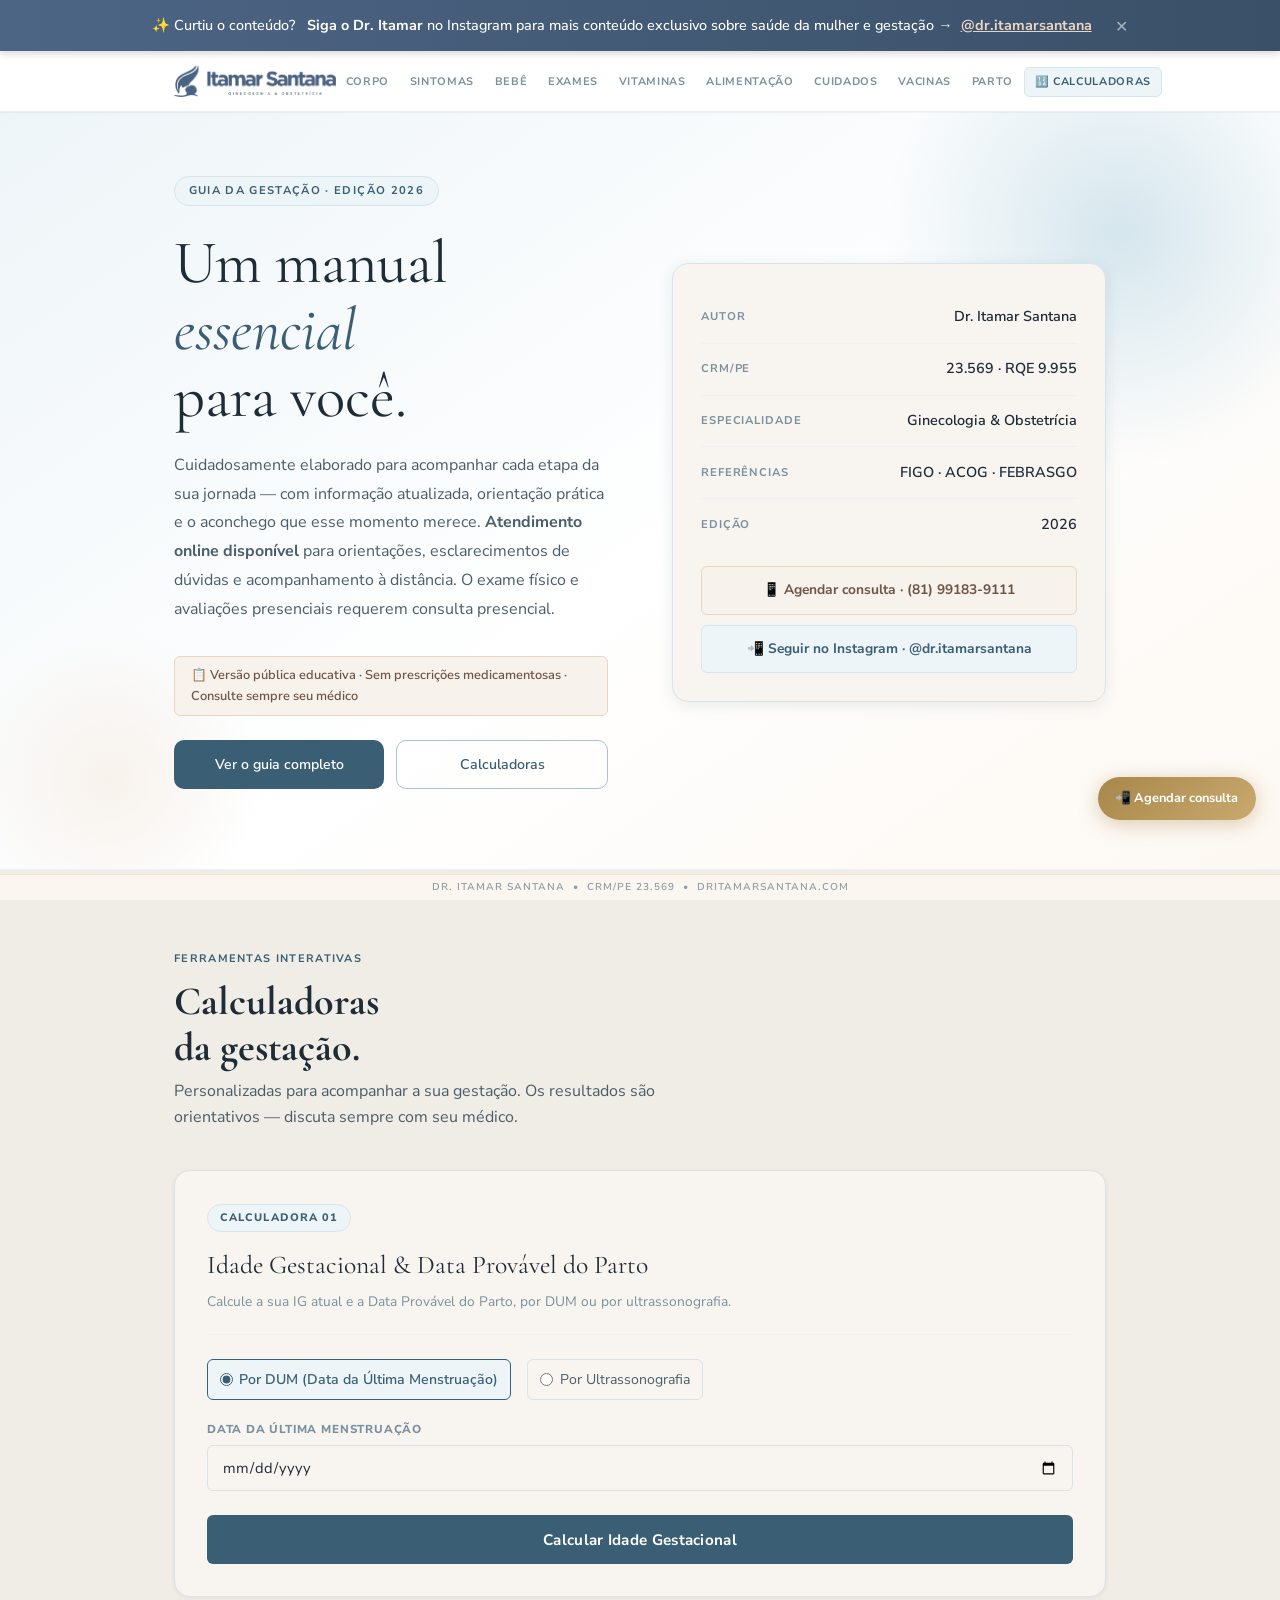
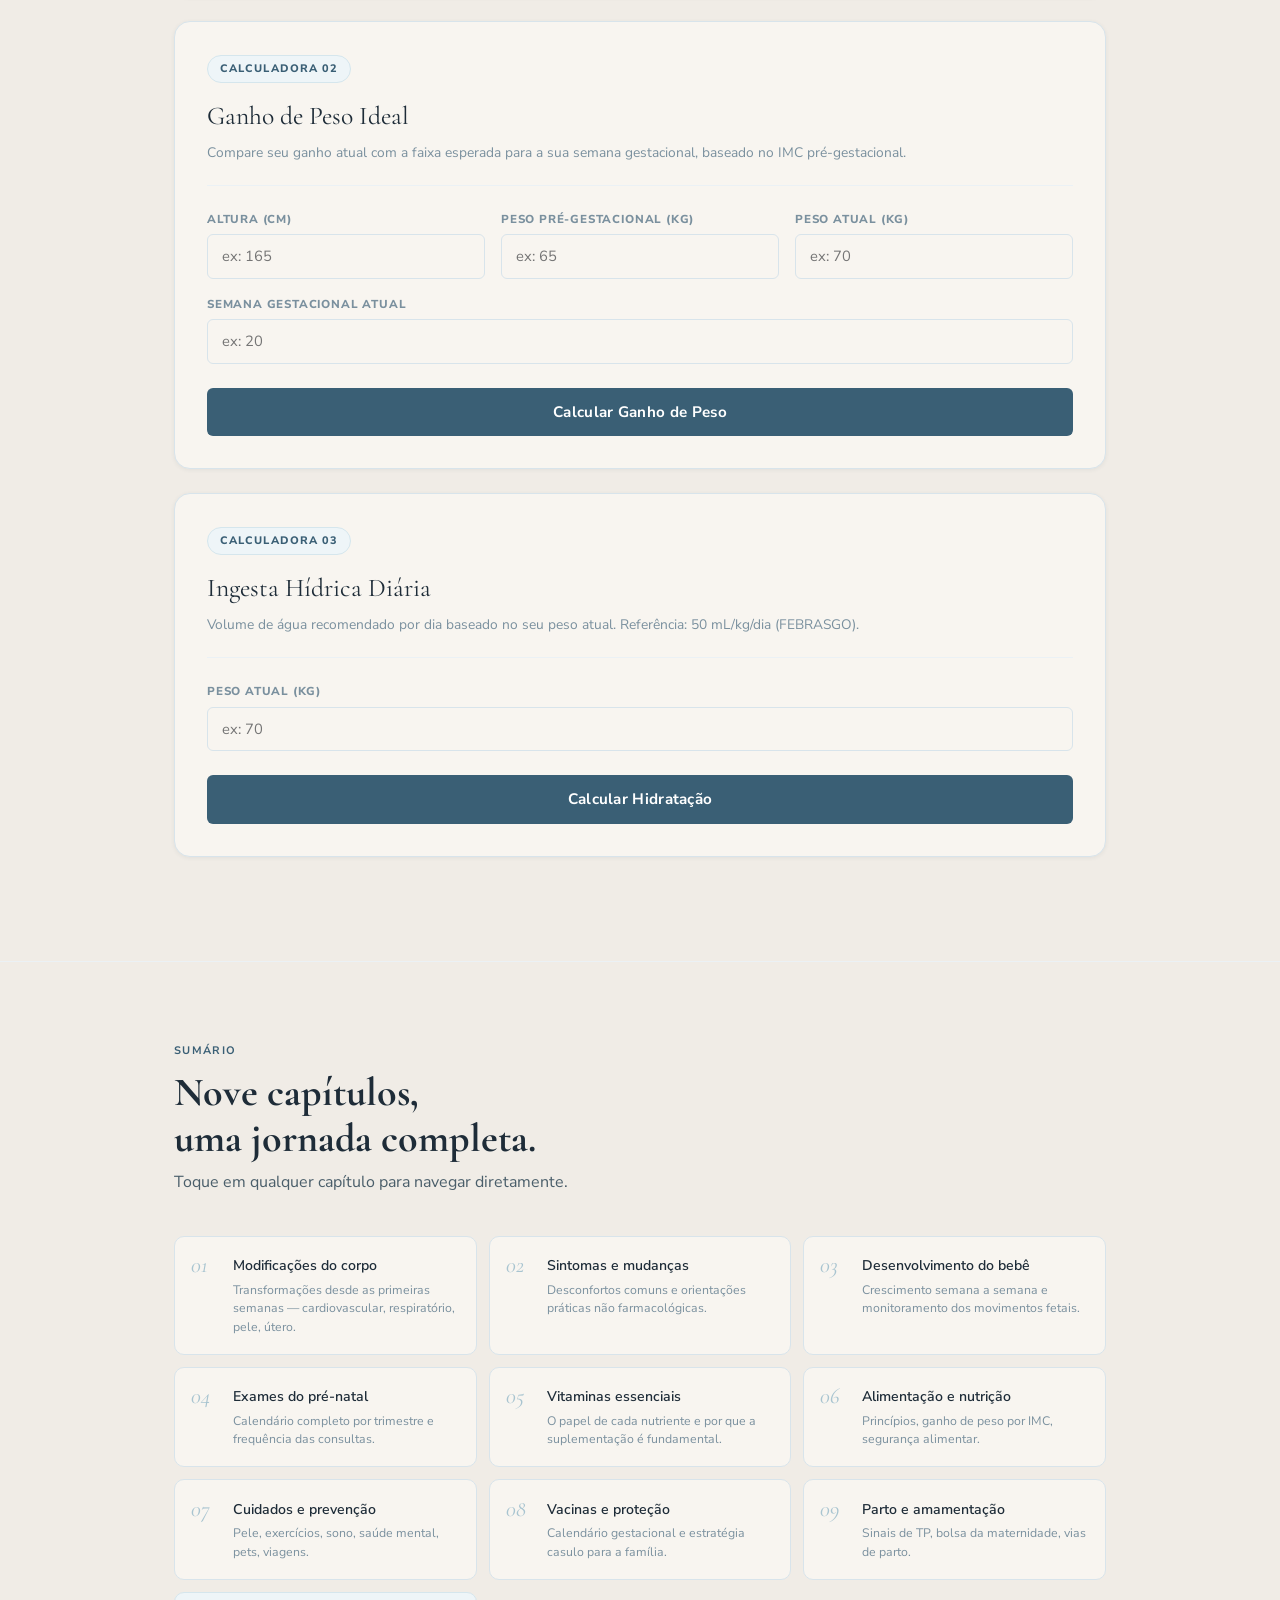
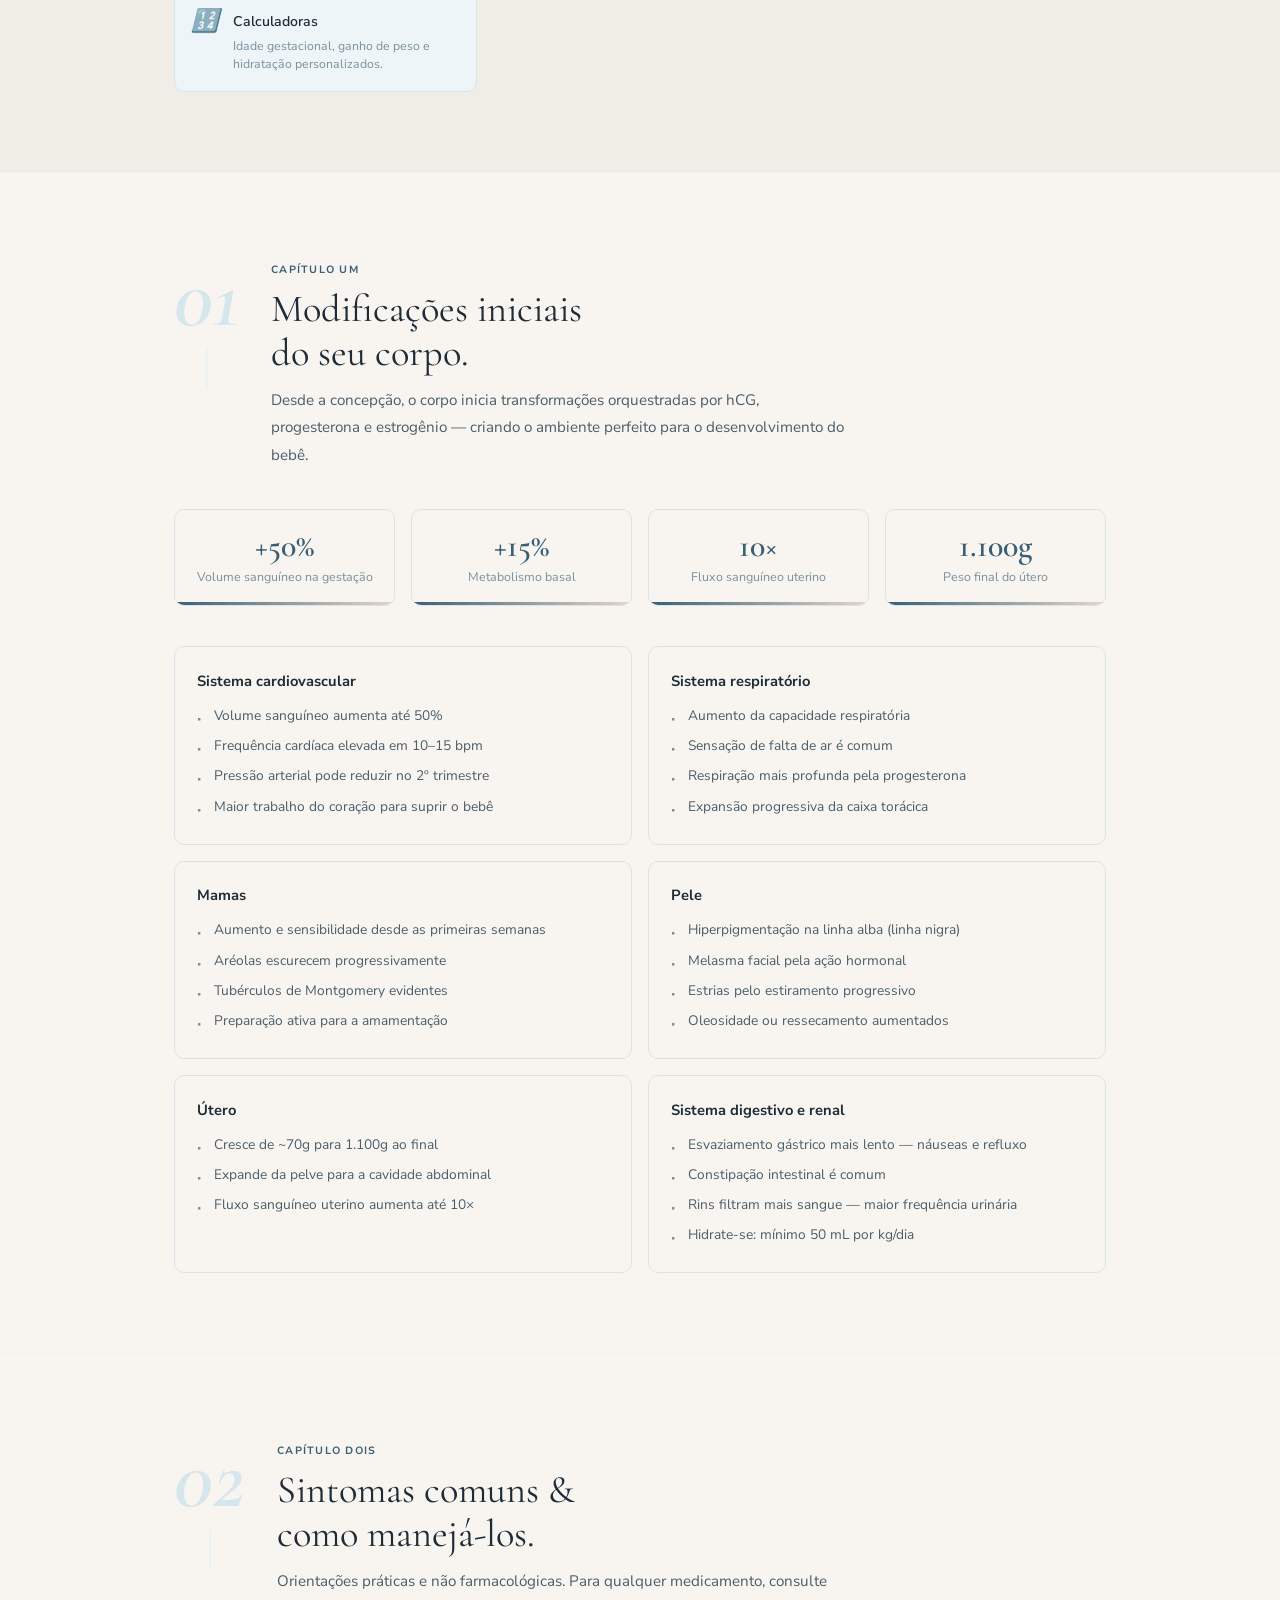
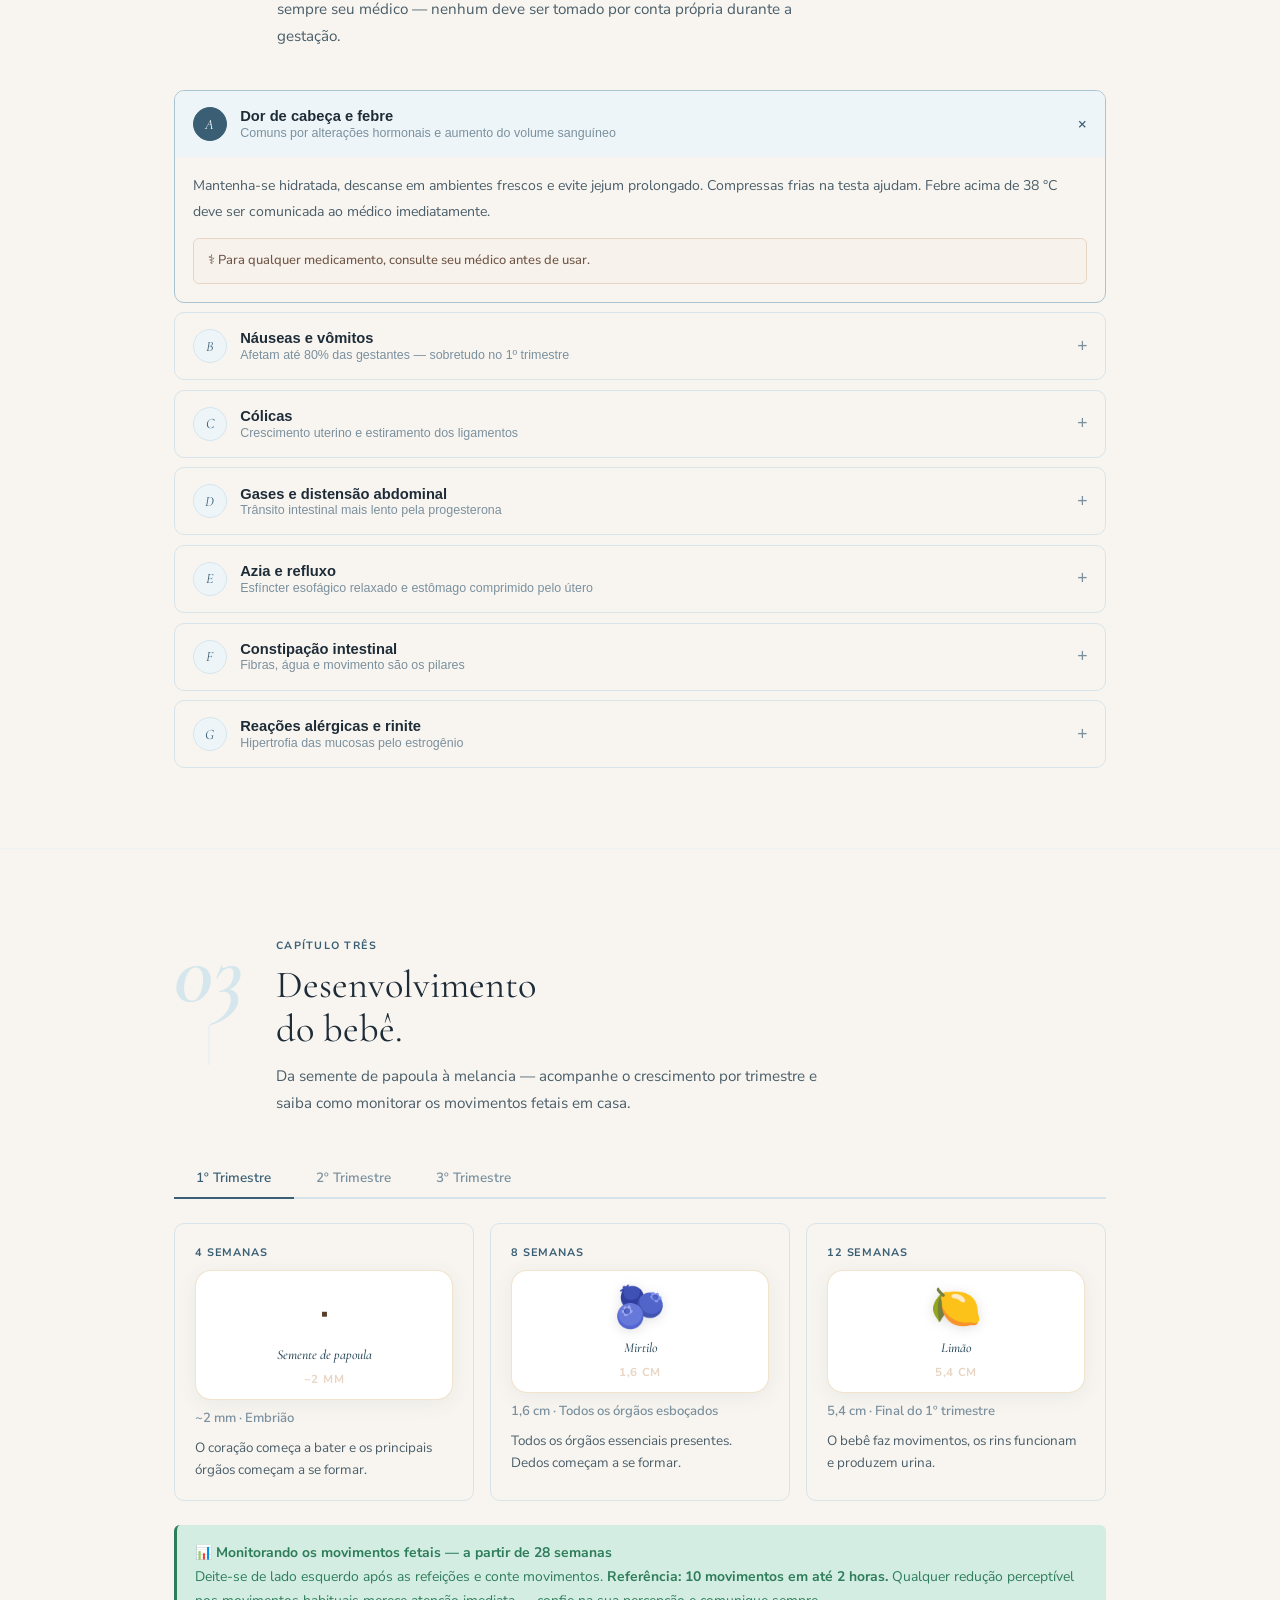
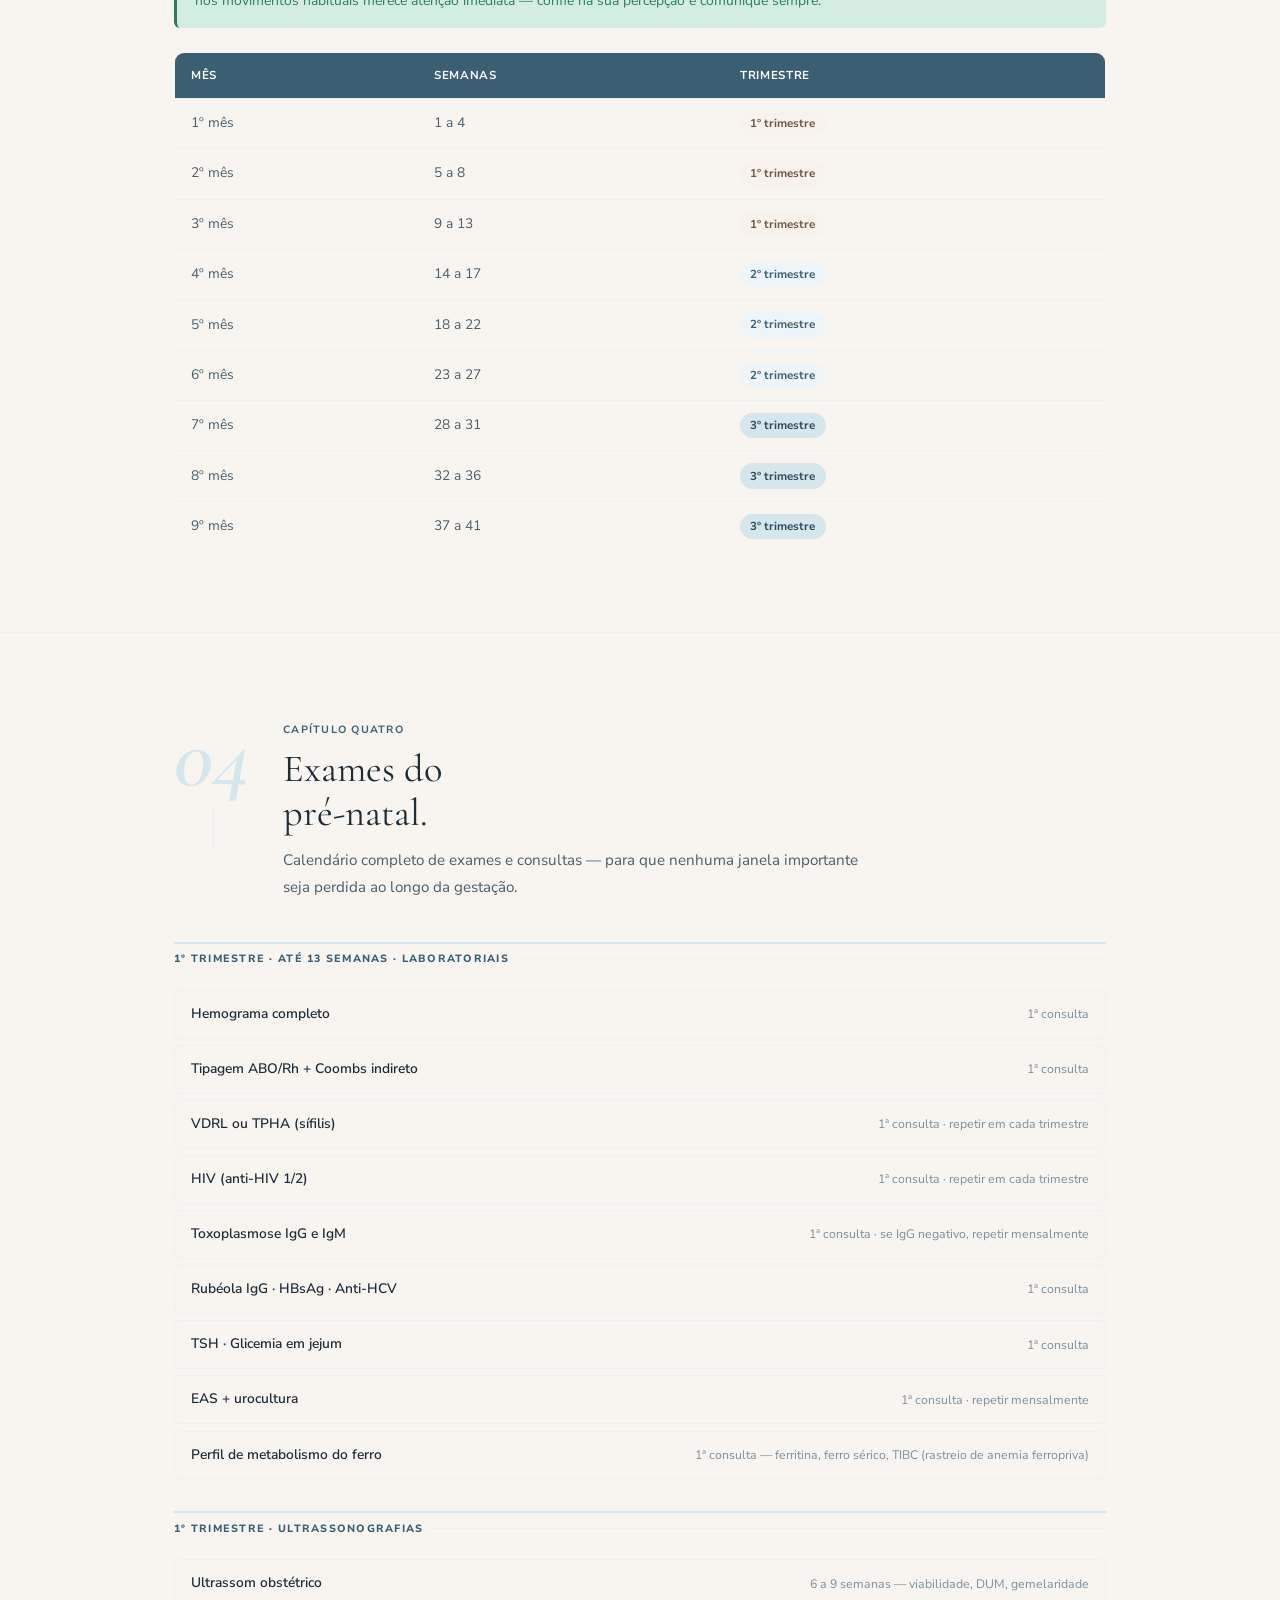
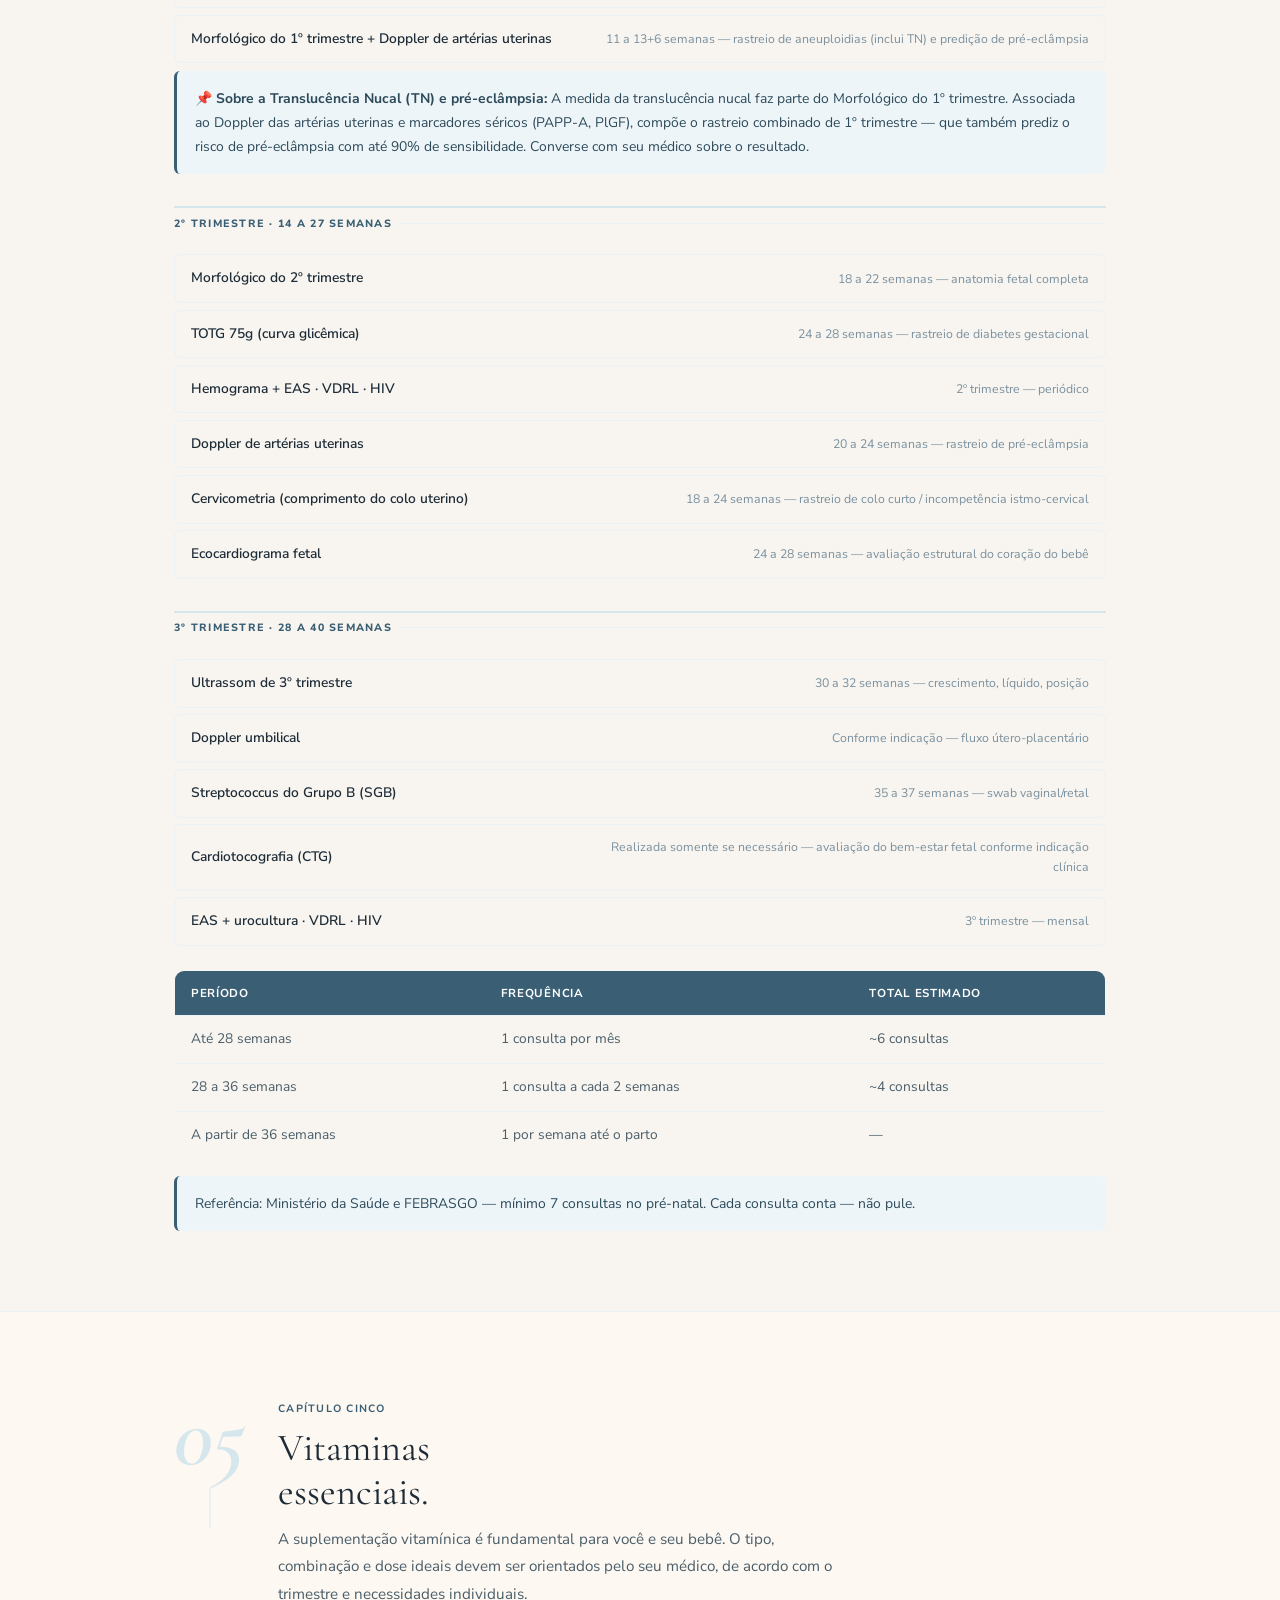
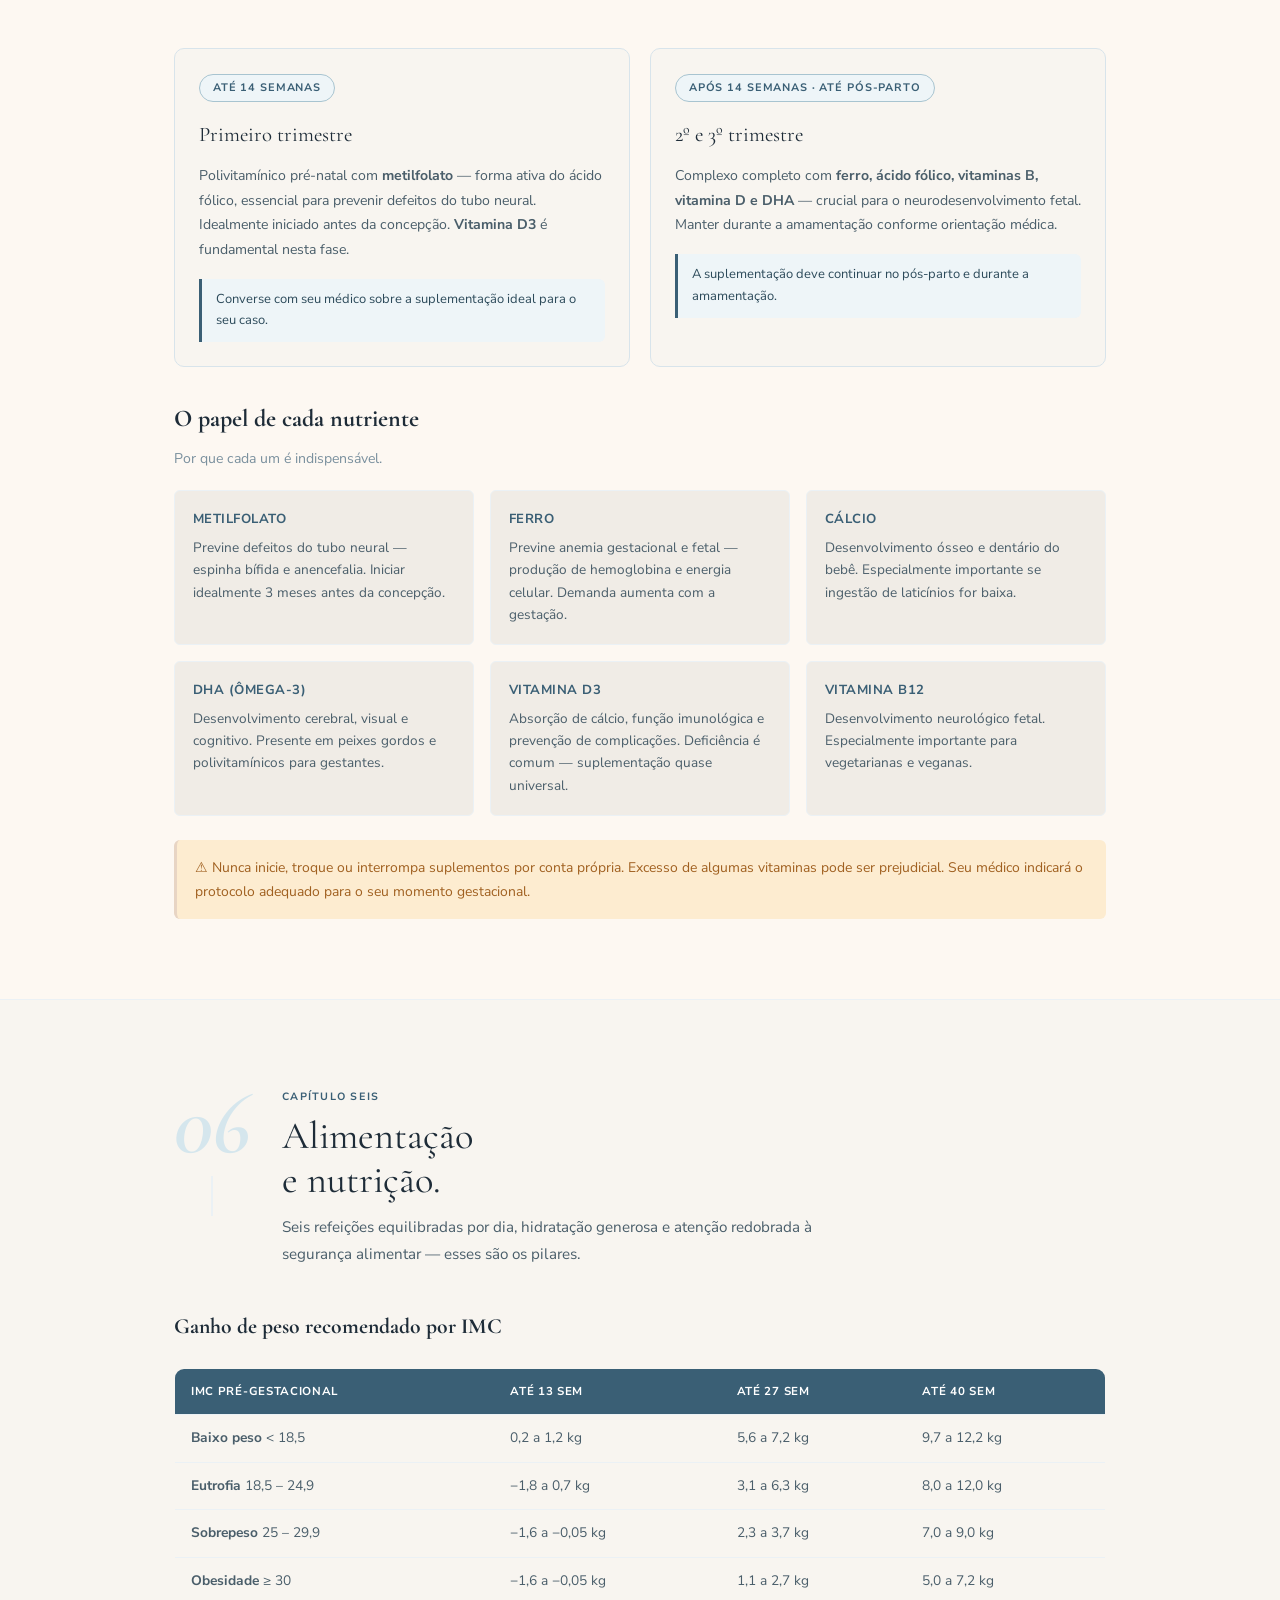
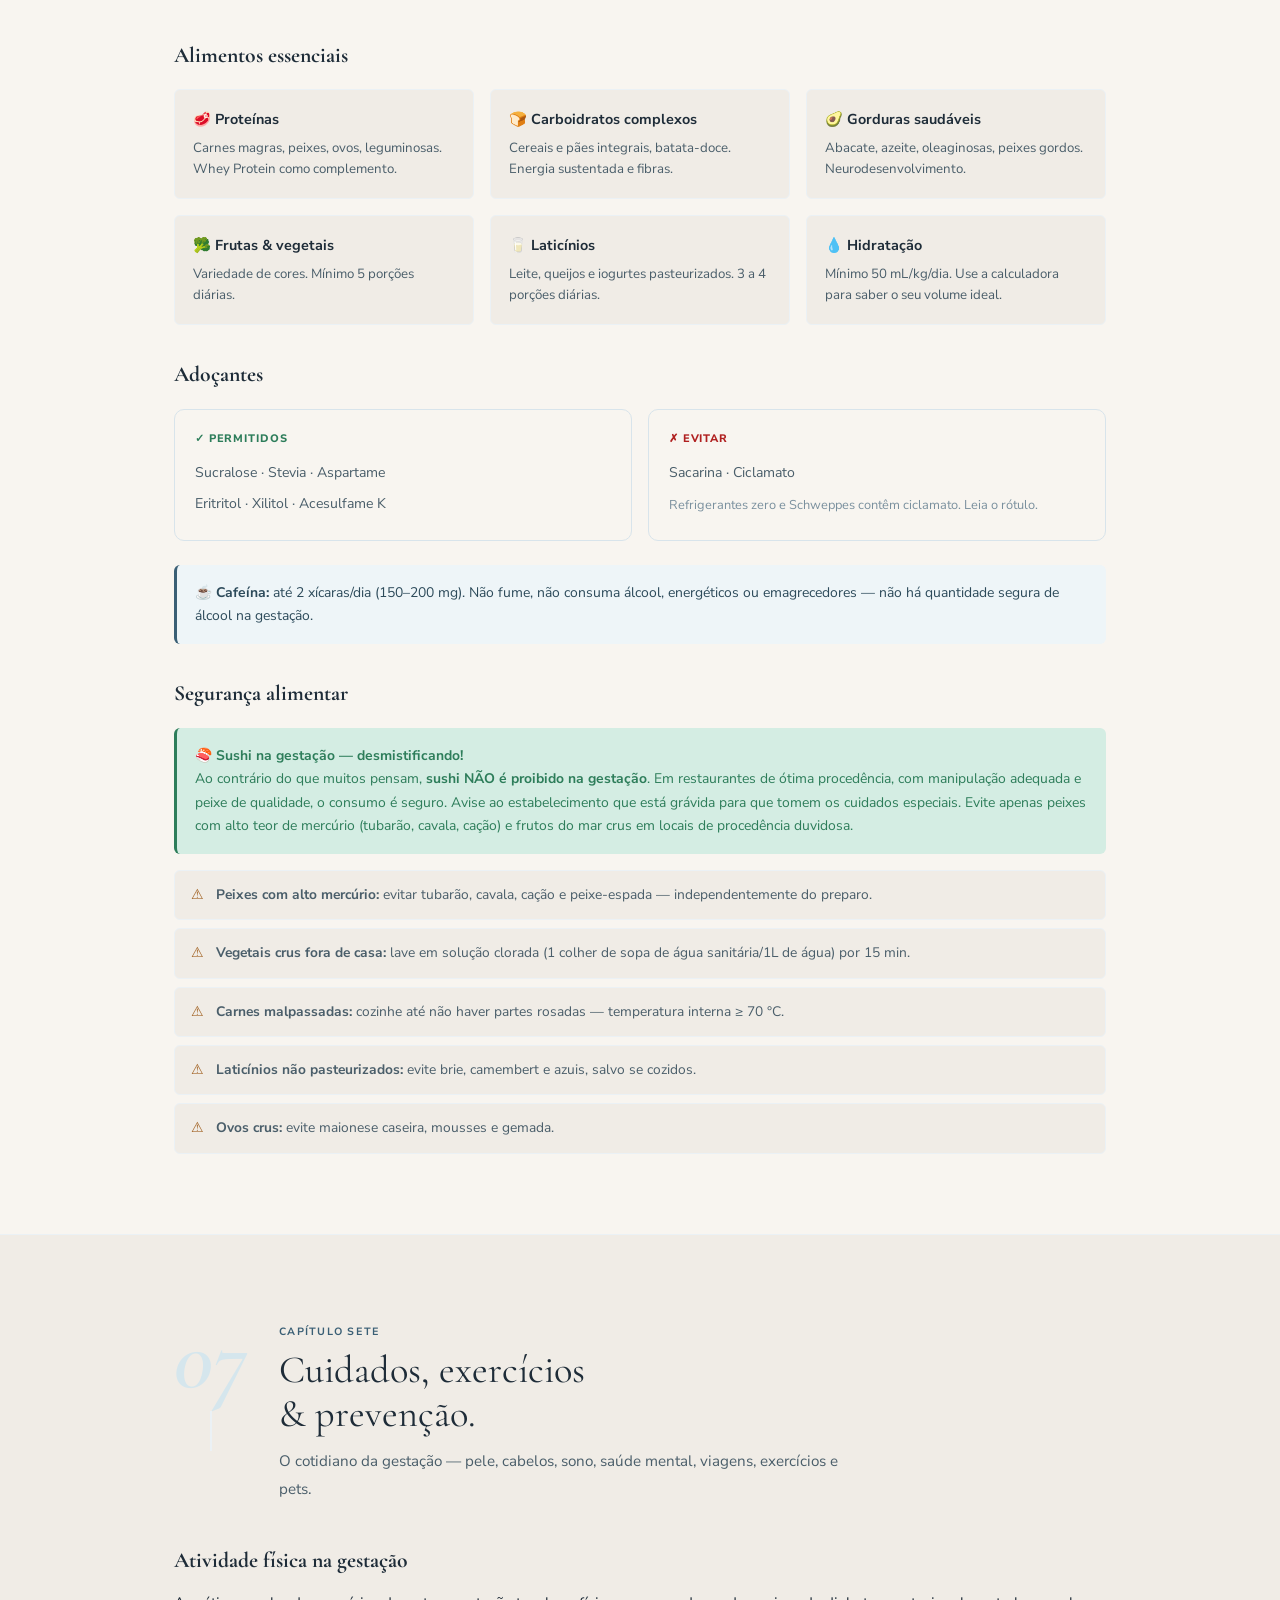
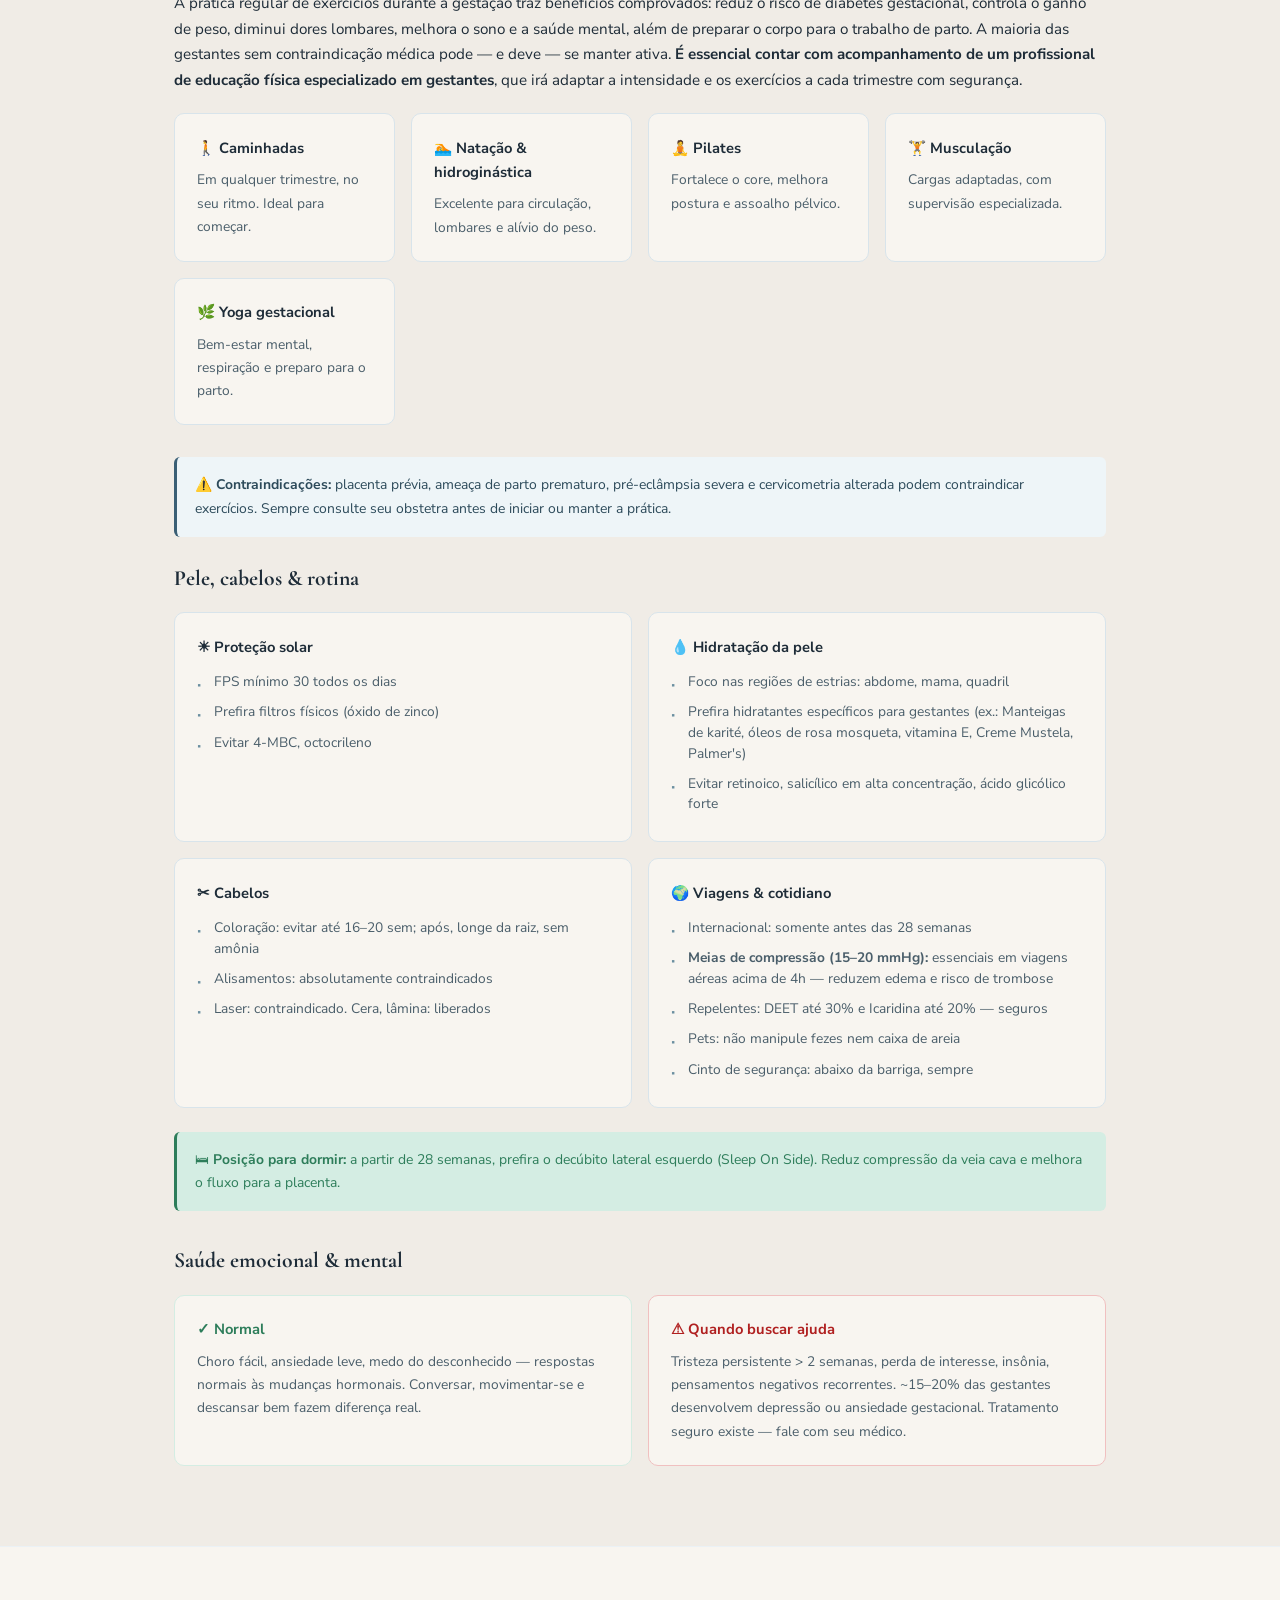
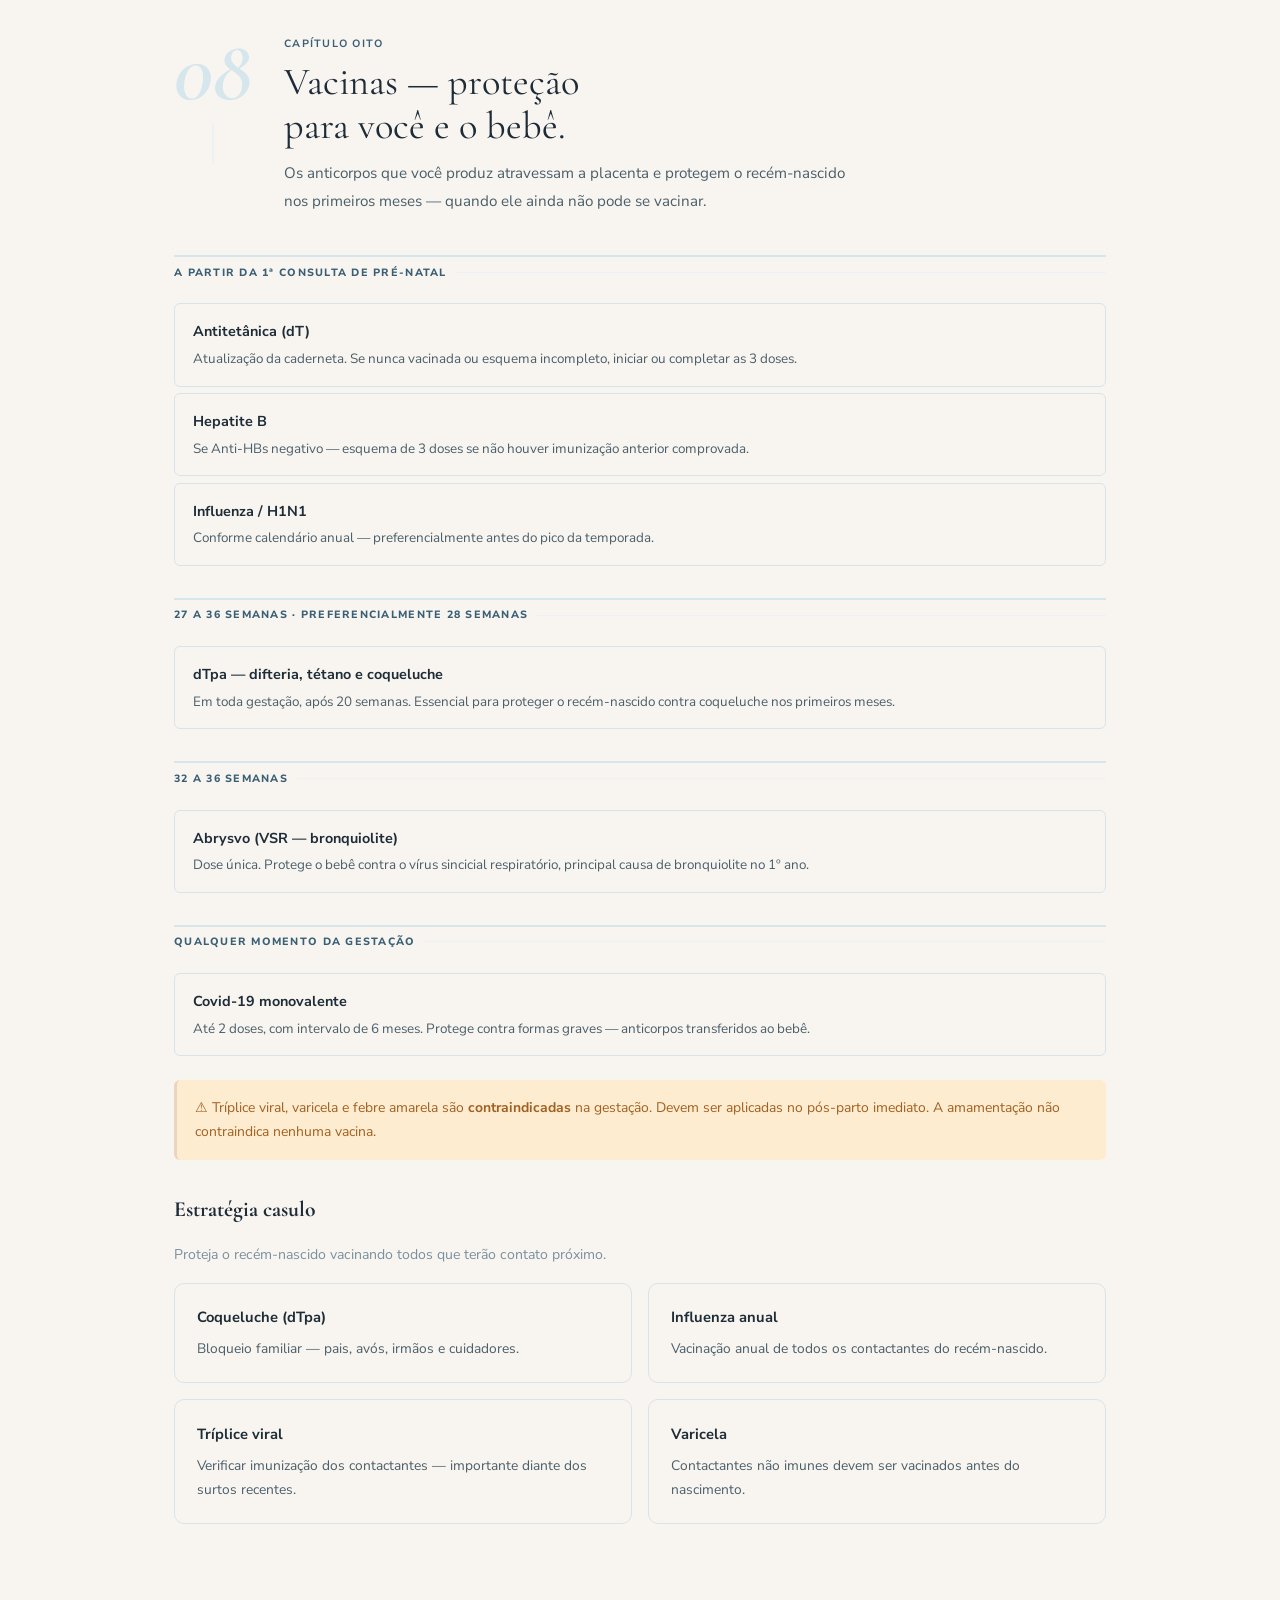
==== commit 9bb7bcdd: "feat: redesign visual completo + SEO + botao agendamento + compartilhamento hibrido" ====
--- a/guia-publico.html
+++ b/guia-publico.html
@@ -3,8 +3,8 @@
 <head>
   <meta charset="UTF-8"/>
   <meta name="viewport" content="width=device-width, initial-scale=1.0"/>
-  <title>Guia da Gestação · Dr. Itamar Santana · 2026</title>
-  <meta name="description" content="Guia educativo completo sobre gestação. Com calculadoras de idade gestacional, ganho de peso e hidratação."/>
+  <title>Guia da Gestação — Dr. Itamar Santana | Ginecologista e Obstetra Recife-PE</title>
+  <meta name="description" content="Guia completo de gestação com pré-natal semana a semana, exames por trimestre, calculadoras de idade gestacional e ganho de peso. Dr. Itamar Santana — Ginecologista Recife."/>
   <link rel="preconnect" href="https://fonts.googleapis.com"/>
   <link rel="preconnect" href="https://fonts.gstatic.com" crossorigin/>
   <link href="https://fonts.googleapis.com/css2?family=Cormorant+Garamond:ital,wght@0,400;0,500;0,600;1,400;1,600&family=Nunito+Sans:wght@300;400;500;600;700&display=swap" rel="stylesheet"/>
@@ -13,59 +13,59 @@
        BRAND TOKENS — Dr. Itamar Santana
        ════════════════════════════════════════ */
     :root {
-      /* Primary — Steel Blue */
-      --brand-dark:    #3a5068;
-      --brand:         #4d6585;
-      --brand-mid:     #7a99b2;
-      --brand-light:   #b8cdd8;
-      --brand-pale:    #dde8ef;
-      --brand-ghost:   #f0f5f8;
-
-      /* Warm — Sand & Taupe */
-      --warm-dark:     #6e5545;
-      --warm:          #8a6d58;
-      --warm-mid:      #b59a82;
-      --warm-light:    #e3c99a;
-      --warm-pale:     #f5ede0;
-      --warm-ghost:    #fdf8f2;
-
-      /* Semantic */
-      --success:       #2d7d5a;
-      --success-bg:    #d4ede3;
-      --warning:       #a06020;
-      --warning-bg:    #fdecd0;
-      --danger:        #b02020;
-      --danger-bg:     #fde0e0;
-      --info:          var(--brand);
-      --info-bg:       var(--brand-ghost);
-
-      /* Text */
-      --text:          #1e2c38;
-      --text-secondary:#4a5e6a;
-      --text-muted:    #7a909e;
-      --text-light:    #aabbc6;
-
-      /* Surface */
-      --bg:            #ffffff;
-      --bg-alt:        #f7f9fb;
-      --bg-warm:       var(--warm-ghost);
-      --border:        #d8e4eb;
-      --border-light:  #ebf1f5;
-
-      /* Type */
-      --font-serif:    'Cormorant Garamond', Georgia, serif;
-      --font-sans:     'Nunito Sans', -apple-system, sans-serif;
-
-      /* Geometry */
-      --radius:        16px;
-      --radius-sm:     10px;
-      --radius-xs:     6px;
-
-      /* Shadow */
-      --shadow-sm:     0 1px 4px rgba(58,80,104,.07);
-      --shadow:        0 4px 16px rgba(58,80,104,.10);
-      --shadow-lg:     0 12px 40px rgba(58,80,104,.15);
-    }
+  /* New brand palette — Dr. Itamar Santana */
+  --brand-dark:    #2C4A5A;
+  --brand:         #3a5f75;
+  --brand-mid:     #6B8FA0;
+  --brand-light:   #A8C4D0;
+  --brand-pale:    #D5E6ED;
+  --brand-ghost:   #EEF5F8;
+  
+  --sage:          #7D9B76;
+  --sage-light:    #B5C9B1;
+  --sage-pale:     #E8F0E6;
+  
+  --gold:          #C9A96E;
+  --gold-dark:     #A8874A;
+  --gold-light:    #E0C99A;
+  --gold-pale:     #F5EDD8;
+  
+  --warm-dark:     #6e5545;
+  --warm:          #8a6d58;
+  --warm-mid:      #b59a82;
+  --warm-light:    #E8D5C4;
+  --warm-pale:     #F8F2EC;
+  --warm-ghost:    #FDF8F2;
+  
+  --success:       #2d7d5a;
+  --success-bg:    #d4ede3;
+  --warning:       #a06020;
+  --warning-bg:    #fdecd0;
+  --danger:        #b02020;
+  --danger-bg:     #fde0e0;
+  
+  --text:          #1e2c38;
+  --text-secondary:#4a5e6a;
+  --text-muted:    #7a909e;
+  --text-light:    #aabbc6;
+  
+  --bg:            #F8F5F0;
+  --bg-alt:        #F0ECE6;
+  --bg-warm:       var(--warm-ghost);
+  --border:        #D8E4EB;
+  --border-light:  #EBF1F5;
+  
+  --font-serif:    'Cormorant Garamond', Georgia, serif;
+  --font-sans:     'Nunito Sans', -apple-system, sans-serif;
+  
+  --radius:        16px;
+  --radius-sm:     10px;
+  --radius-xs:     6px;
+  
+  --shadow-sm:     0 1px 4px rgba(44,74,90,.07);
+  --shadow:        0 4px 16px rgba(44,74,90,.10);
+  --shadow-lg:     0 12px 40px rgba(44,74,90,.15);
+}
 
     *, *::before, *::after { box-sizing: border-box; margin: 0; padding: 0; }
     html { scroll-behavior: smooth; font-size: 16px; }
@@ -80,7 +80,7 @@
     /* ── PROGRESS ── */
     #progress {
       position: fixed; top: 0; left: 0; height: 3px; z-index: 1100;
-      background: linear-gradient(90deg, var(--brand), var(--warm-light));
+      background: linear-gradient(90deg, var(--brand), var(--brand-light));
       width: 0%; transition: width .12s ease; border-radius: 0 2px 2px 0;
     }
 
@@ -96,6 +96,20 @@
     }
     #btt.visible { opacity: 1; transform: translateY(0); }
     #btt:hover { background: var(--brand-dark); }
+    /* ── AGENDAMENTO FLUTUANTE ── */
+    #agendar-btn {
+      position: fixed; bottom: 5rem; right: 1.5rem; z-index: 900;
+      background: linear-gradient(135deg, var(--gold-dark), var(--gold));
+      color: #fff; border: none; border-radius: 50px;
+      padding: .7rem 1.1rem; font-family: var(--font-sans);
+      font-size: .8rem; font-weight: 700; cursor: pointer;
+      box-shadow: 0 4px 20px rgba(169,135,74,.40);
+      display: flex; align-items: center; gap: .4rem;
+      transition: all .3s; text-decoration: none;
+      white-space: nowrap;
+    }
+    #agendar-btn:hover { transform: translateY(-2px); box-shadow: 0 6px 28px rgba(169,135,74,.50); }
+
 
     /* ── NAV ── */
     nav {
@@ -387,13 +401,13 @@
     .vacc-desc { font-size: .84rem; color: var(--text-secondary); line-height: 1.6; }
 
     /* ── ALERT SECTION ── */
-    #alerts { background: #fff9f9; }
+    #alerts { background: #F5E6E6; border-top: 3px solid #e8a0a0; border-bottom: 3px solid #e8a0a0; }
     .alert-grid { display: grid; grid-template-columns: repeat(auto-fit, minmax(210px, 1fr)); gap: .75rem; margin-bottom: 1.5rem; }
-    .alert-card { border: 1.5px solid #f0c0c0; border-radius: var(--radius-sm); padding: 1.1rem; background: #fff; }
+    .alert-card { border: 2px solid #e8a0a0; border-radius: var(--radius-sm); padding: 1.25rem; background: #fff; }
     .alert-card:hover { border-color: var(--danger); }
-    .alert-icon { font-size: 1.4rem; margin-bottom: .4rem; }
-    .alert-title { font-weight: 700; font-size: .88rem; margin-bottom: .3rem; }
-    .alert-desc { font-size: .81rem; color: var(--text-secondary); line-height: 1.6; }
+    .alert-icon { font-size: 2rem; margin-bottom: .5rem; }
+    .alert-title { font-weight: 700; font-size: .92rem; margin-bottom: .35rem; color: #8B1A1A; }
+    .alert-desc { font-size: .83rem; color: var(--text-secondary); line-height: 1.65; }
     .alert-banner { background: var(--danger-bg); border: 1.5px solid #f0a0a0; border-radius: var(--radius-sm); padding: 1.25rem 1.5rem; font-size: .9rem; color: var(--danger); font-weight: 600; text-align: center; }
 
     /* ── CALCULADORAS ── */
@@ -581,6 +595,15 @@
       .wm-strip span { color: rgba(58,80,104,.5); }
     }
     </style>
+  <!-- SEO & Open Graph -->
+  <meta property="og:title" content="Guia da Gestação — Dr. Itamar Santana"/>
+  <meta property="og:description" content="Guia educativo completo: bebê semana a semana, exames por trimestre, calculadoras personalizadas e sinais de alerta. Gratuito."/>
+  <meta property="og:type" content="website"/>
+  <meta property="og:url" content="https://guia-da-gestacao-itamar.vercel.app"/>
+  <meta property="og:image" content="https://guia-da-gestacao-itamar.vercel.app/og-image.jpg"/>
+  <meta name="twitter:card" content="summary_large_image"/>
+  <meta name="keywords" content="pré-natal Recife, gestação semana a semana, Dr. Itamar Santana, ginecologista Recife, guia gestação, gravidez saudável"/>
+  <link rel="canonical" href="https://guia-da-gestacao-itamar.vercel.app"/>
 </head>
 <body>
 
@@ -588,12 +611,16 @@
 <div id="insta-banner" style="background:linear-gradient(90deg,#4d6585,#3a5068); color:#fff; text-align:center; padding:.85rem 1.2rem; font-size:.9rem; font-family:var(--font-sans); font-weight:500; position:sticky; top:0; z-index:1200; box-shadow:0 2px 8px rgba(0,0,0,.18);">
   <span style="margin-right:.5rem;">✨ Curtiu o conteúdo?</span>
   <strong>Siga o Dr. Itamar</strong> no Instagram para mais conteúdo exclusivo sobre saúde da mulher e gestação →&nbsp;
-  <a href="https://instagram.com/dr.itamarsantana" target="_blank" style="color:var(--warm-light); font-weight:700; text-decoration:underline; white-space:nowrap;">@dr.itamarsantana</a>
+  <a href="https://instagram.com/dr.itamarsantana?utm_source=guia&utm_medium=site&utm_campaign=guia_gestacao" target="_blank" style="color:var(--warm-light); font-weight:700; text-decoration:underline; white-space:nowrap;">@dr.itamarsantana</a>
   <button onclick="this.parentElement.style.display='none'" aria-label="Fechar" style="background:none; border:none; color:rgba(255,255,255,.55); cursor:pointer; margin-left:1.2rem; font-size:1rem; vertical-align:middle;">✕</button>
 </div>
 
 <div id="progress"></div>
 <button id="btt" onclick="window.scrollTo({top:0,behavior:'smooth'})">↑</button>
+<a id="agendar-btn" href="https://wa.me/5581991839111?text=Ol%C3%A1%2C+vim+pelo+Guia+da+Gesta%C3%A7%C3%A3o+e+gostaria+de+agendar+uma+consulta&utm_source=guia&utm_medium=site&utm_campaign=guia_gestacao" target="_blank" rel="noopener">
+  📲 Agendar consulta
+</a>
+
 
 <!-- NAV -->
 <nav>
@@ -654,7 +681,7 @@
         <a href="https://wa.me/5581991839111?text=Ol%C3%A1%2C+vim+pelo+Guia+da+Gesta%C3%A7%C3%A3o+e+gostaria+de+agendar+uma+consulta" target="_blank" style="display:flex; align-items:center; justify-content:center; gap:.5rem; background:var(--warm-pale); color:var(--warm-dark); border:1.5px solid var(--warm-light); border-radius:var(--radius-xs); padding:.75rem; font-size:.86rem; font-weight:700; text-decoration:none; margin-top:1rem; transition:all .2s;" onmouseover="this.style.background='var(--warm-light)'" onmouseout="this.style.background='var(--warm-pale)'">
           📱 Agendar consulta · (81) 99183-9111
         </a>
-        <a href="https://instagram.com/dr.itamarsantana" target="_blank" style="display:flex; align-items:center; justify-content:center; gap:.5rem; background:var(--brand-ghost); color:var(--brand); border:1.5px solid var(--brand-pale); border-radius:var(--radius-xs); padding:.75rem; font-size:.86rem; font-weight:700; text-decoration:none; margin-top:.6rem; transition:all .2s;" onmouseover="this.style.background='var(--brand-pale)'" onmouseout="this.style.background='var(--brand-ghost)'">
+        <a href="https://instagram.com/dr.itamarsantana?utm_source=guia&utm_medium=site&utm_campaign=guia_gestacao" target="_blank" style="display:flex; align-items:center; justify-content:center; gap:.5rem; background:var(--brand-ghost); color:var(--brand); border:1.5px solid var(--brand-pale); border-radius:var(--radius-xs); padding:.75rem; font-size:.86rem; font-weight:700; text-decoration:none; margin-top:.6rem; transition:all .2s;" onmouseover="this.style.background='var(--brand-pale)'" onmouseout="this.style.background='var(--brand-ghost)'">
           📲 Seguir no Instagram · @dr.itamarsantana
         </a>
       </div>
@@ -1332,6 +1359,32 @@
 </section>
 
 <!-- FOOTER -->
+
+<!-- COMPARTILHAMENTO HÍBRIDO -->
+<section id="compartilhar" style="background: var(--gold-pale); border-top: 2px solid var(--gold-light); padding: 3rem 0;">
+  <div class="container" style="text-align:center; max-width:600px;">
+    <div style="font-size:2rem; margin-bottom:.75rem;">💛</div>
+    <h3 style="font-family:var(--font-serif); font-size:1.8rem; margin-bottom:.75rem; color:var(--brand-dark);">Conhece alguém grávida?</h3>
+    <p style="color:var(--text-secondary); font-size:.95rem; line-height:1.8; margin-bottom:1.5rem;">
+      Manda o perfil do Dr. Itamar para ela comentar <strong>GUIA</strong> e receber este guia também. 💛
+    </p>
+    <div style="display:flex; gap:.75rem; justify-content:center; flex-wrap:wrap;">
+      <a href="https://wa.me/?text=Conhece+alguém+grávida?+Segue+o+perfil+do+Dr.+Itamar+no+Instagram+e+comenta+GUIA+pra+receber+o+Guia+da+Gestação+gratuito!+%F0%9F%92%9B+https://instagram.com/dr.itamarsantana?utm_source=guia%26utm_medium=share%26utm_campaign=guia_gestacao" 
+         target="_blank" rel="noopener"
+         style="display:inline-flex;align-items:center;gap:.4rem;background:#25D366;color:#fff;padding:.75rem 1.3rem;border-radius:50px;font-size:.88rem;font-weight:700;text-decoration:none;">
+        <svg width="18" height="18" viewBox="0 0 24 24" fill="white"><path d="M17.472 14.382c-.297-.149-1.758-.867-2.03-.967-.273-.099-.471-.148-.67.15-.197.297-.767.966-.94 1.164-.173.199-.347.223-.644.075-.297-.15-1.255-.463-2.39-1.475-.883-.788-1.48-1.761-1.653-2.059-.173-.297-.018-.458.13-.606.134-.133.298-.347.446-.52.149-.174.198-.298.298-.497.099-.198.05-.371-.025-.52-.075-.149-.669-1.612-.916-2.207-.242-.579-.487-.5-.669-.51-.173-.008-.371-.01-.57-.01-.198 0-.52.074-.792.372-.272.297-1.04 1.016-1.04 2.479 0 1.462 1.065 2.875 1.213 3.074.149.198 2.096 3.2 5.077 4.487.709.306 1.262.489 1.694.625.712.227 1.36.195 1.871.118.571-.085 1.758-.719 2.006-1.413.248-.694.248-1.289.173-1.413-.074-.124-.272-.198-.57-.347z"/><path d="M12 0C5.373 0 0 5.373 0 12c0 2.127.558 4.126 1.531 5.862L0 24l6.318-1.498A11.96 11.96 0 0012 24c6.627 0 12-5.373 12-12S18.627 0 12 0zm0 21.818a9.818 9.818 0 01-5.001-1.365l-.359-.212-3.724.883.938-3.63-.235-.372A9.82 9.82 0 012.182 12c0-5.421 4.397-9.818 9.818-9.818 5.421 0 9.818 4.397 9.818 9.818 0 5.421-4.397 9.818-9.818 9.818z"/></svg>
+        Compartilhar no WhatsApp
+      </a>
+      <a href="https://instagram.com/dr.itamarsantana?utm_source=guia&utm_medium=site&utm_campaign=guia_gestacao" target="_blank" rel="noopener"
+         style="display:inline-flex;align-items:center;gap:.4rem;background:var(--brand-dark);color:#fff;padding:.75rem 1.3rem;border-radius:50px;font-size:.88rem;font-weight:700;text-decoration:none;">
+        📱 Ver perfil no Instagram
+      </a>
+    </div>
+    <p style="margin-top:1.25rem;font-size:.8rem;color:var(--text-muted);">
+      <a href="#" onclick="window.print();return false;" style="color:var(--text-muted);text-decoration:underline;font-size:.8rem;">Baixar PDF</a>
+    </p>
+  </div>
+</section>
 <footer>
   <div class="container">
     <img src="[data-uri]" alt="Dr. Itamar Santana" class="footer-logo"/>
@@ -1344,7 +1397,7 @@
         <p class="footer-col-title">Contato</p>
         <a href="https://wa.me/5581991839111?text=Ol%C3%A1%2C+vim+pelo+Guia+da+Gesta%C3%A7%C3%A3o+e+gostaria+de+agendar+uma+consulta">(81) 99183-9111</a>
         <a href="https://dritamarsantana.com" target="_blank">dritamarsantana.com</a>
-        <a href="https://instagram.com/dr.itamarsantana" target="_blank">@dr.itamarsantana</a>
+        <a href="https://instagram.com/dr.itamarsantana?utm_source=guia&utm_medium=site&utm_campaign=guia_gestacao" target="_blank">@dr.itamarsantana</a>
       </div>
       <div class="footer-col">
         <p class="footer-col-title">Recursos</p>
@@ -1519,14 +1572,14 @@
   setText('hidra-ml',   ml + ' mL');
   setText('hidra-l',    litros + ' L');
   setText('hidra-copos',copos + ' copos (250 mL cada)');
-  setText('hidra-result', litros + ' litros/dia');
+
   showMsg('hidra-msg','Base 35 mL/kg + 300 mL extras de gestação. Aumente em dias quentes ou com atividade física.','ok');
   show('hidra-result');
 }
 
 /* ═══ HELPERS ═══ */
 function setText(id, val) { var el = document.getElementById(id); if (el) el.textContent = val; }
-function show(id)         { var el = document.getElementById(id); if (el) el.style.display = ''; }
+function show(id)         { var el = document.getElementById(id); if (el) { el.style.display = 'block'; el.classList.add('visible'); } }
 function showMsg(id, msg, type) {
   var el = document.getElementById(id);
   if (!el) return;
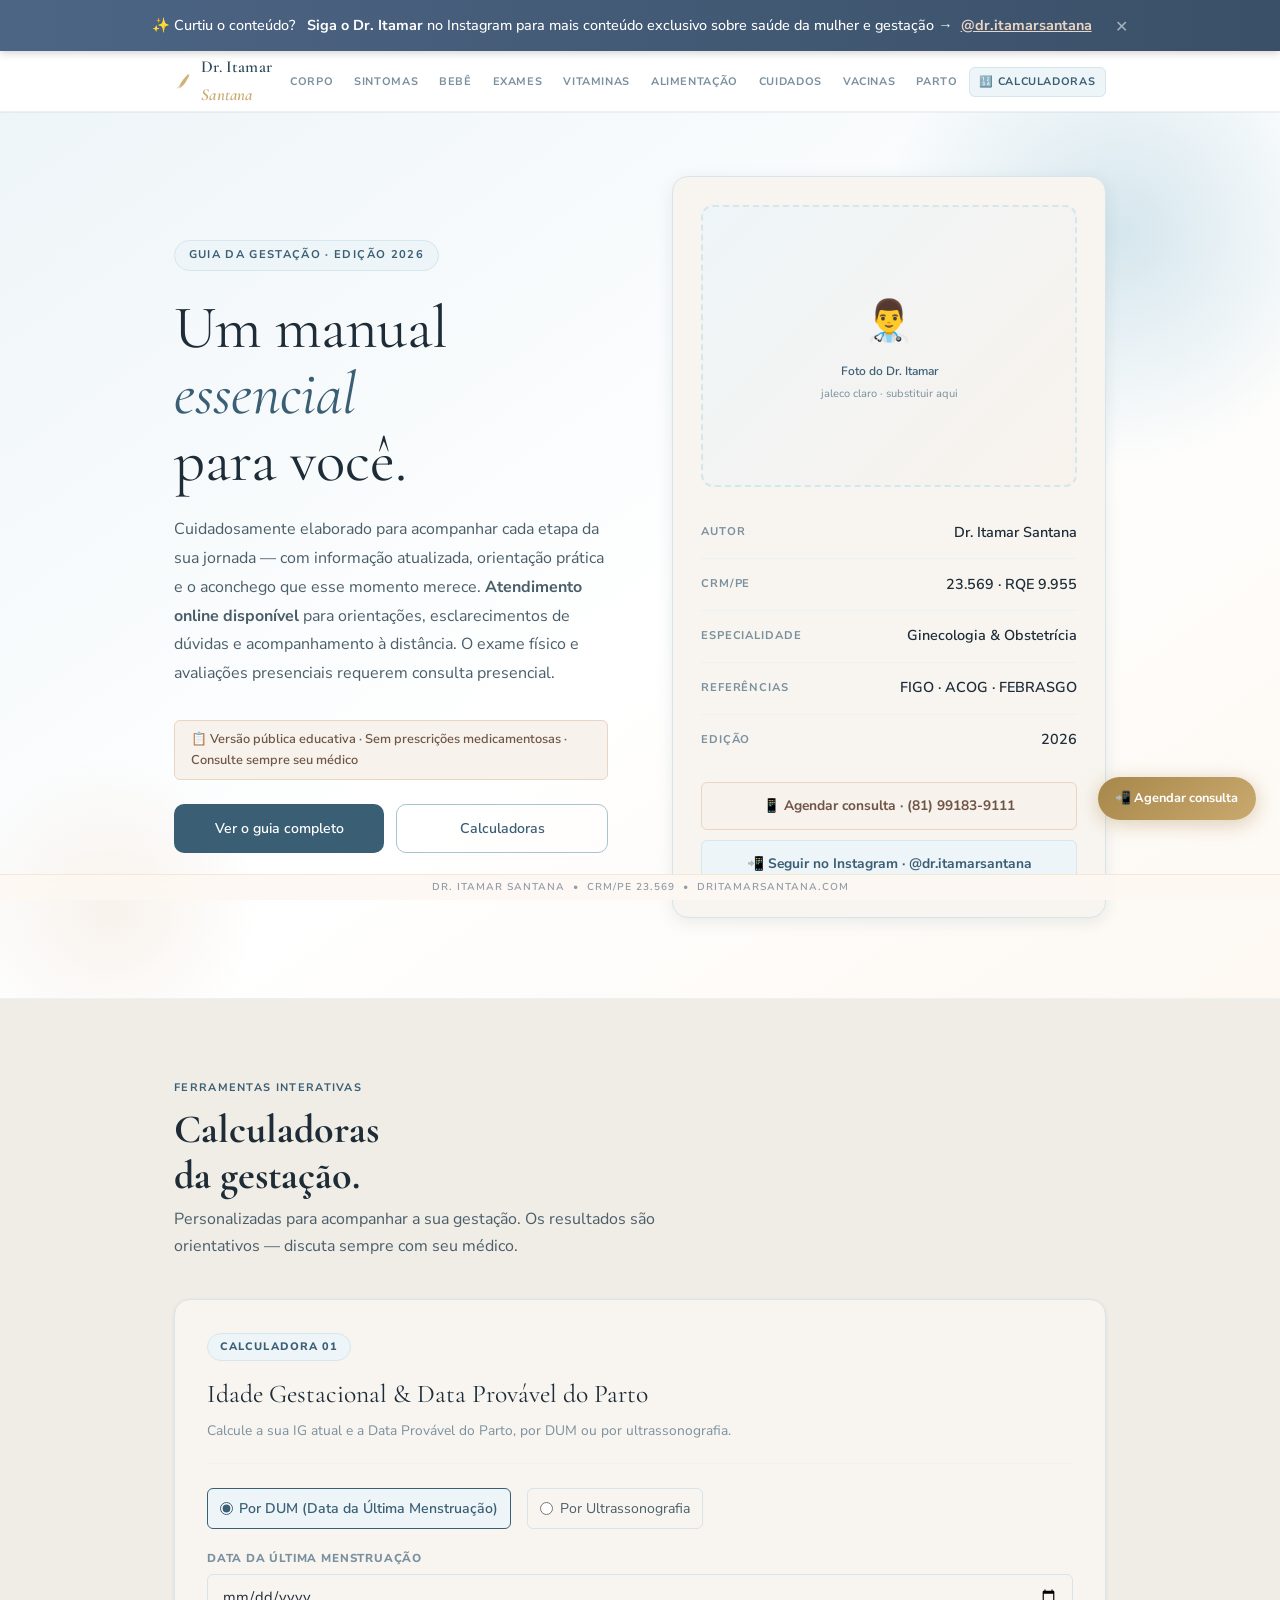
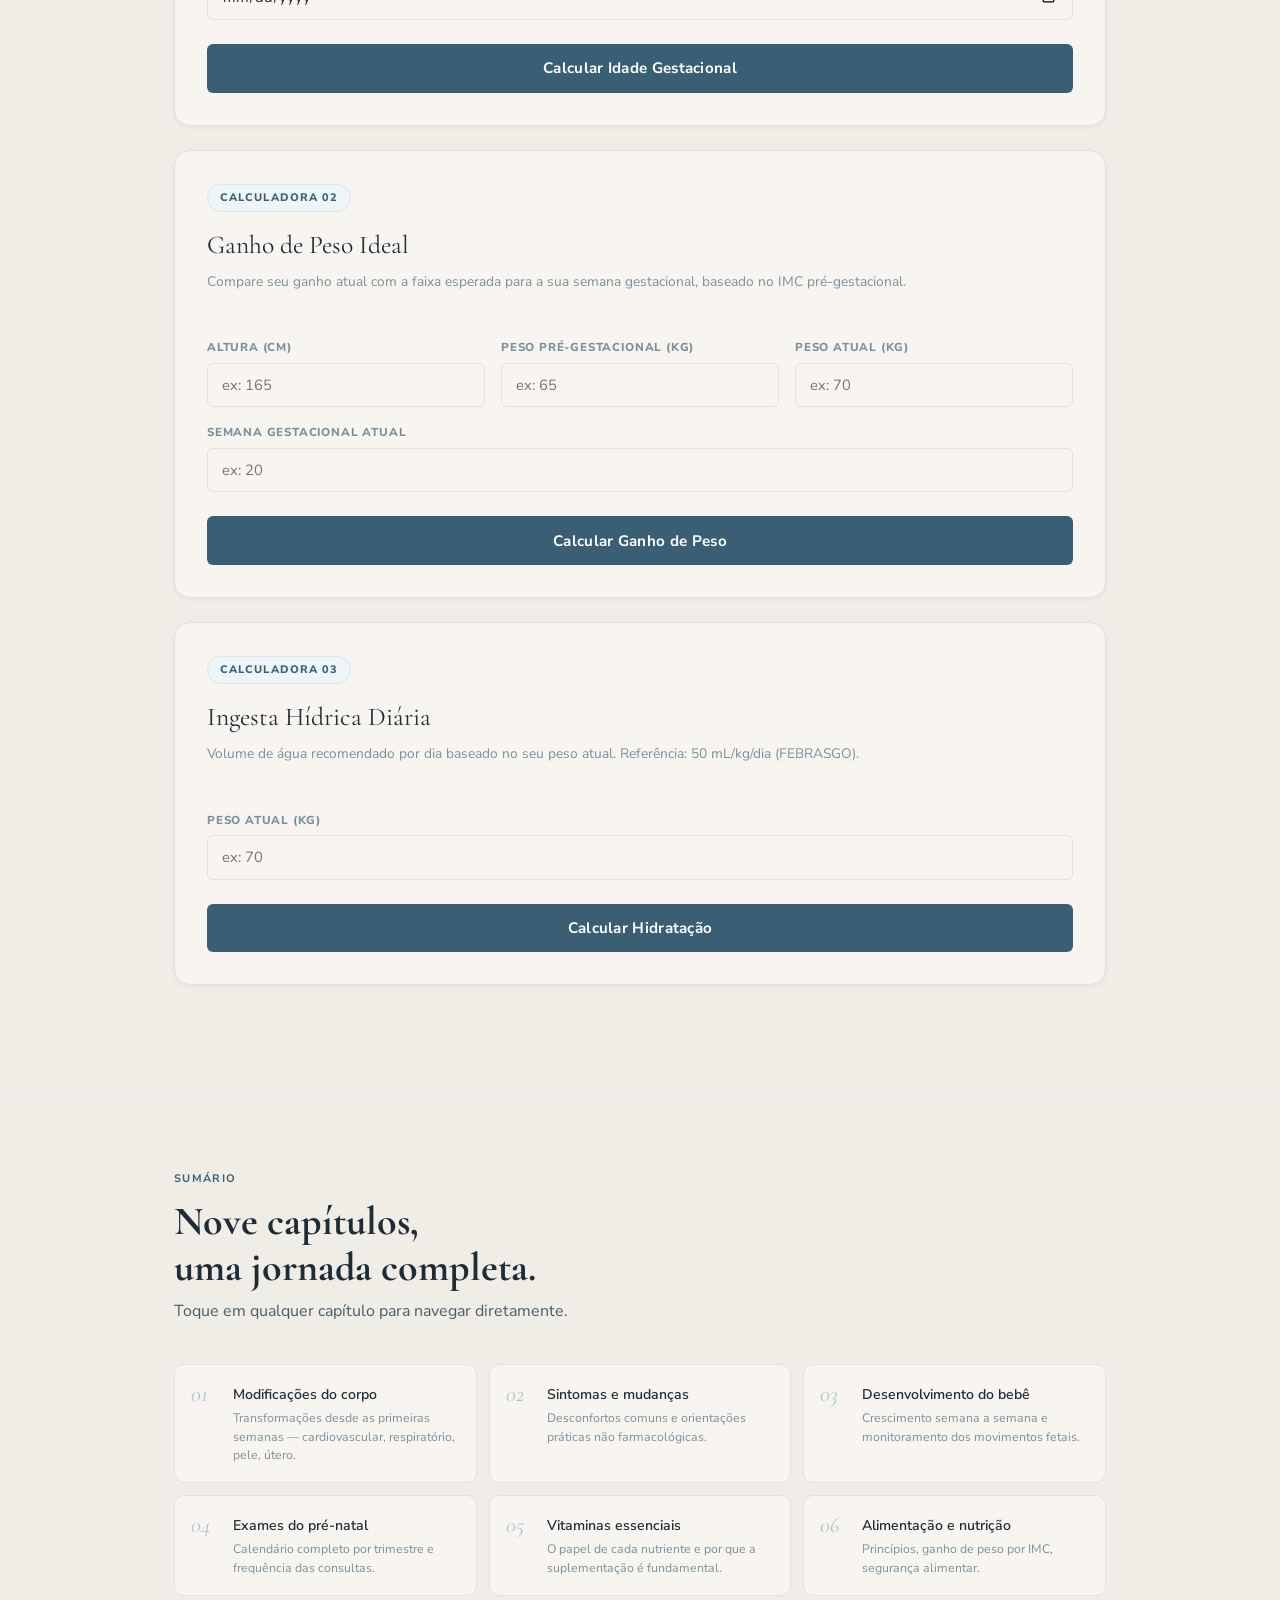
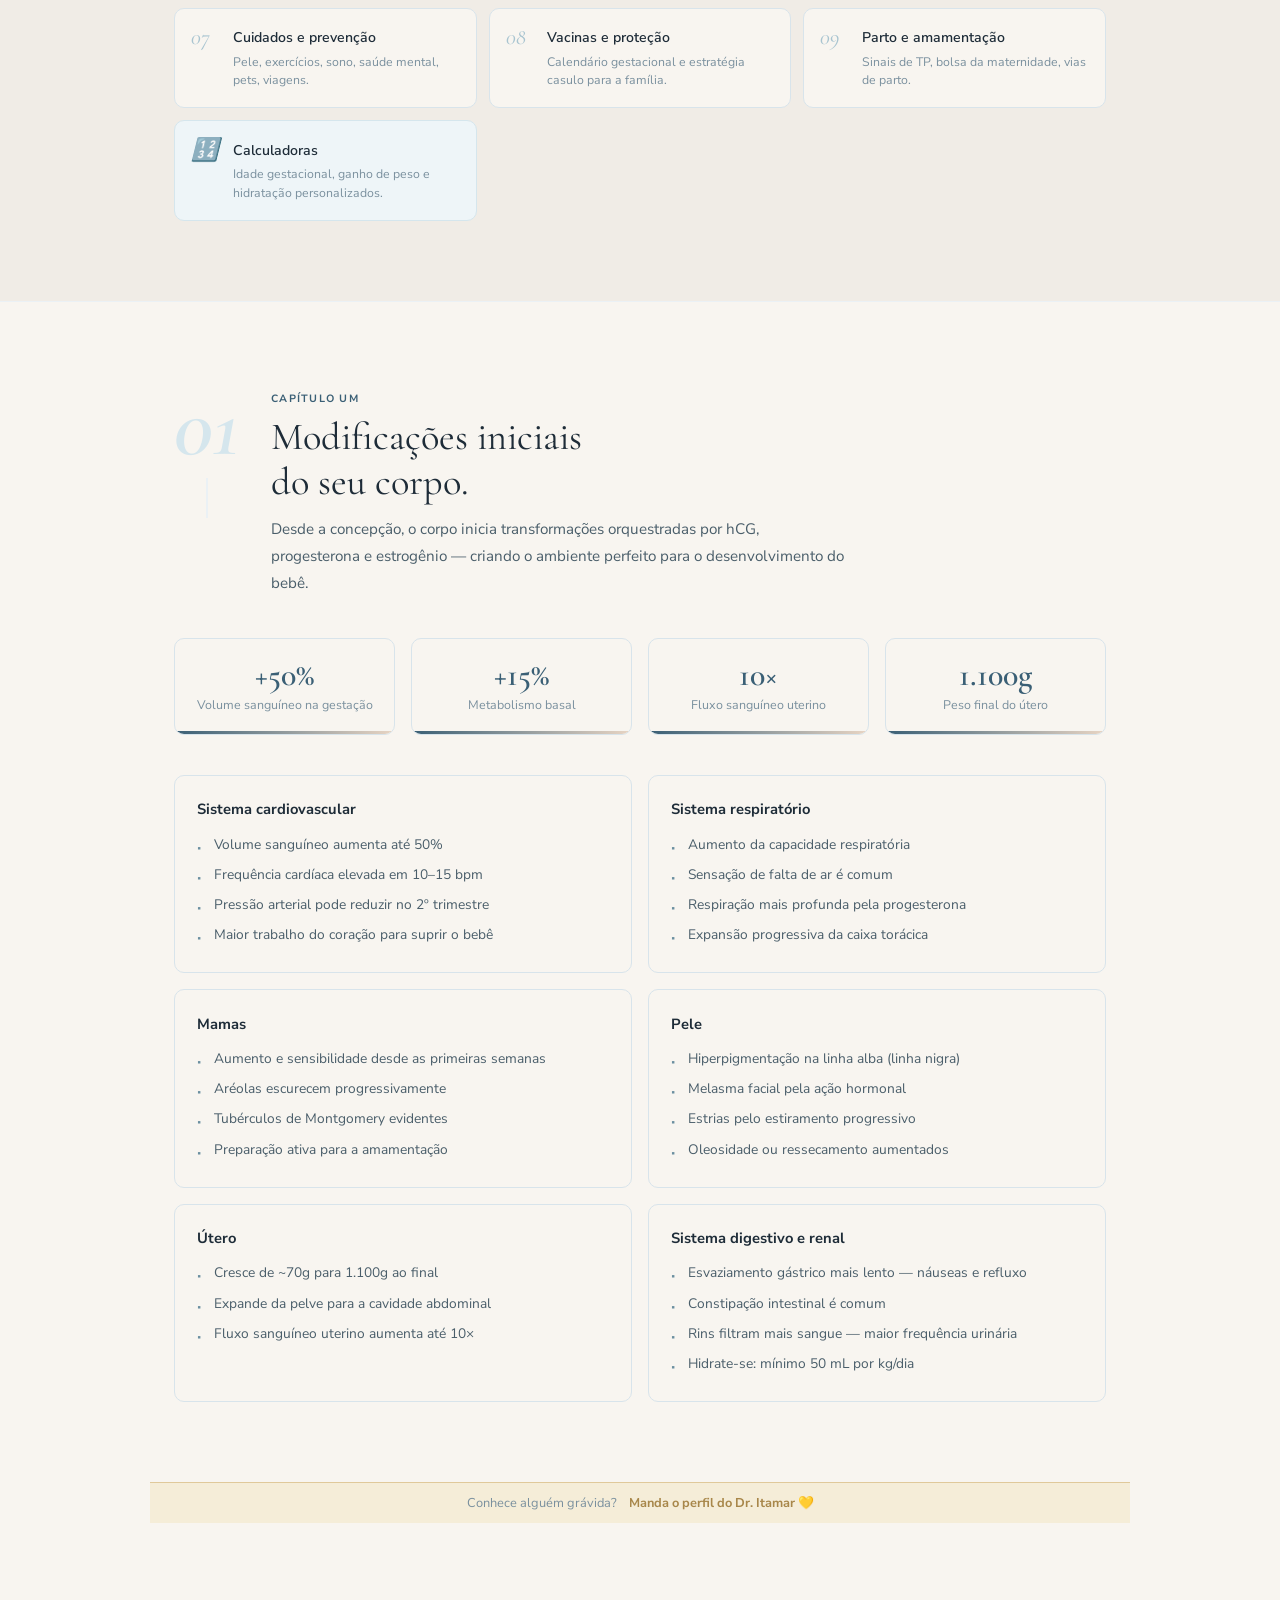
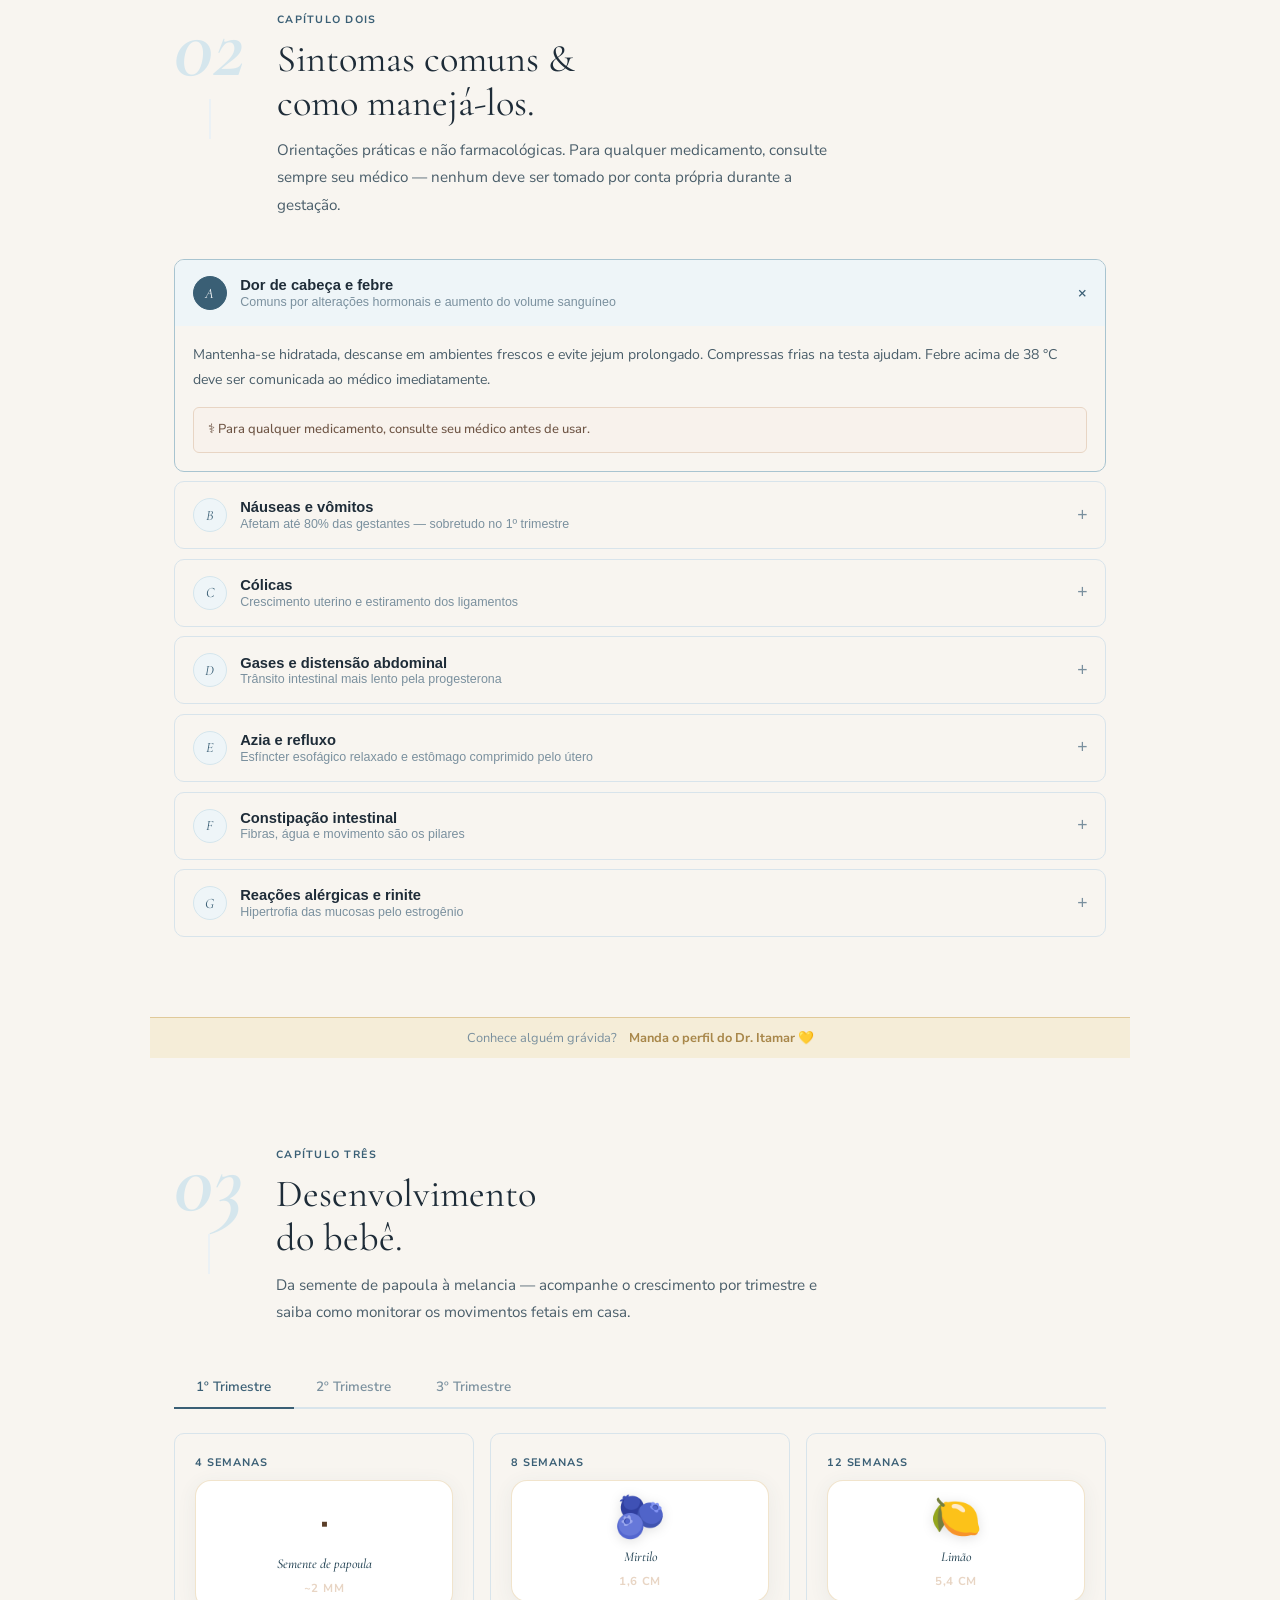
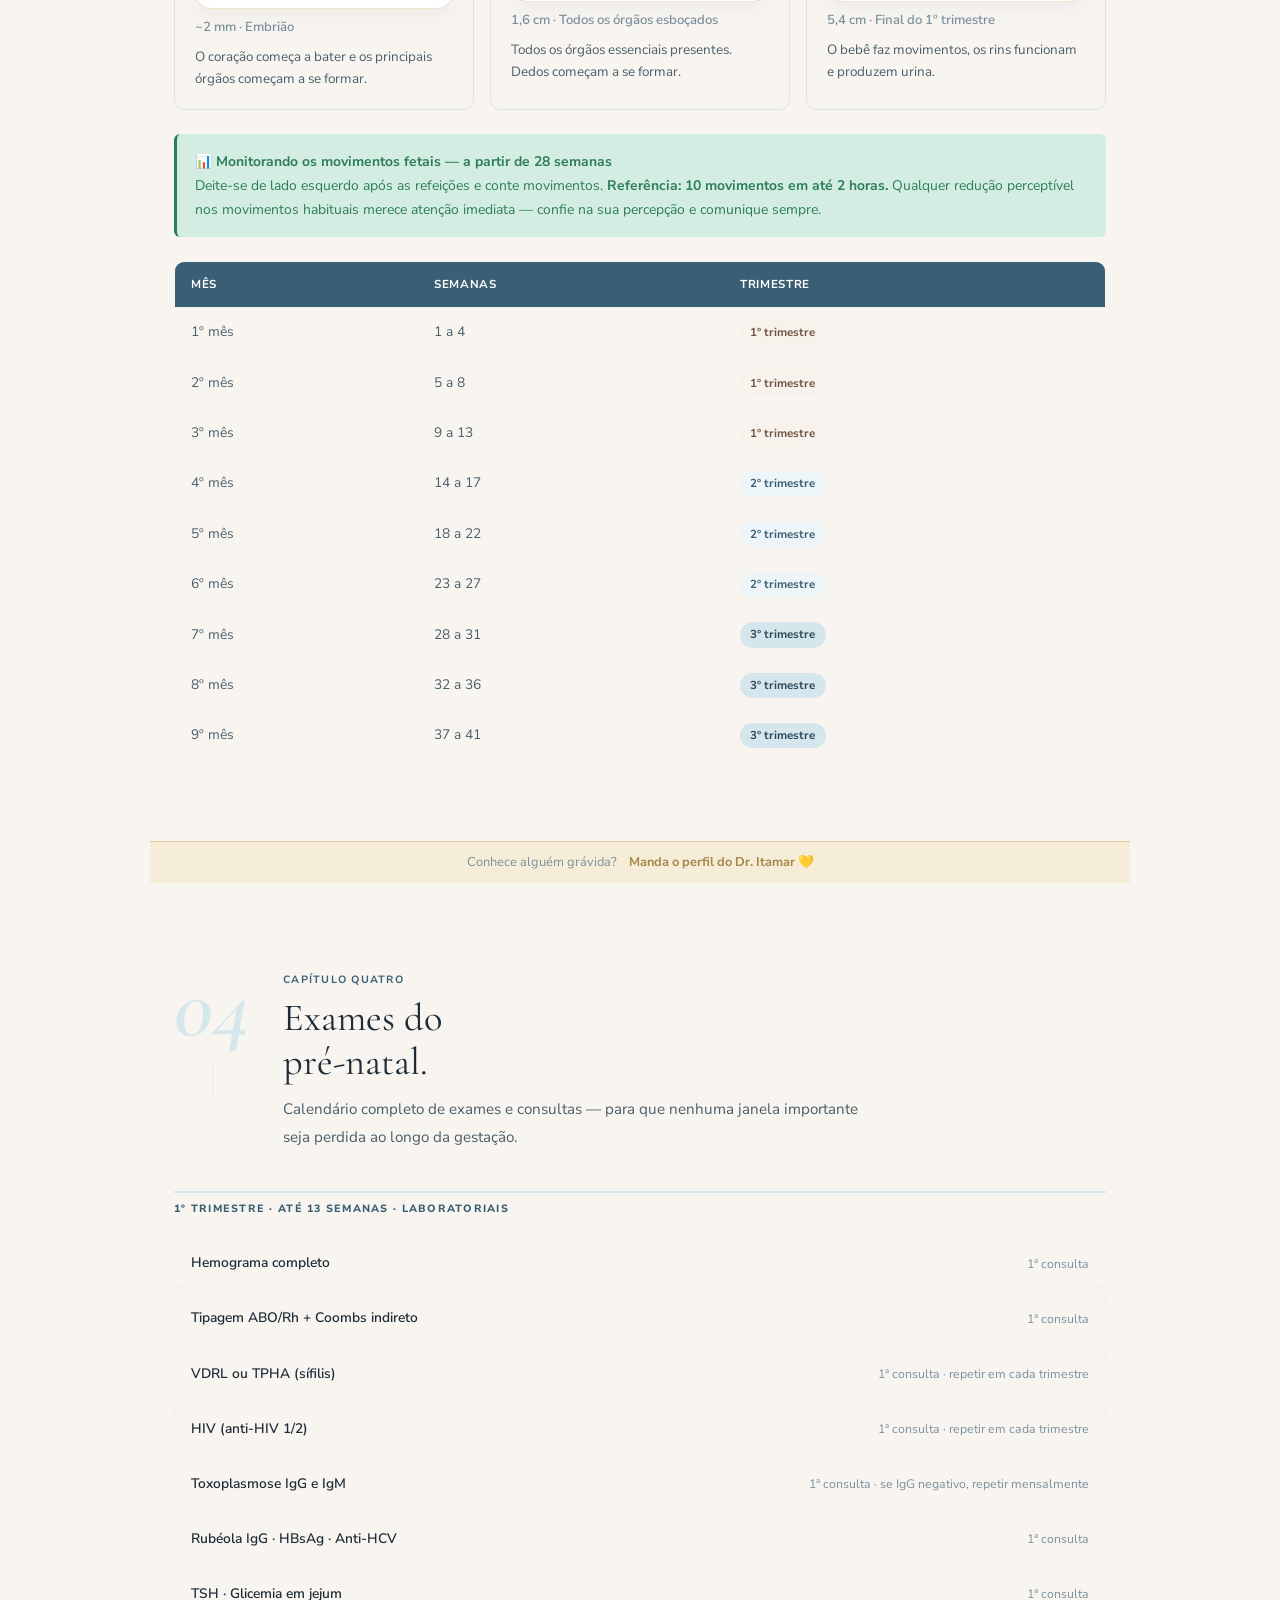
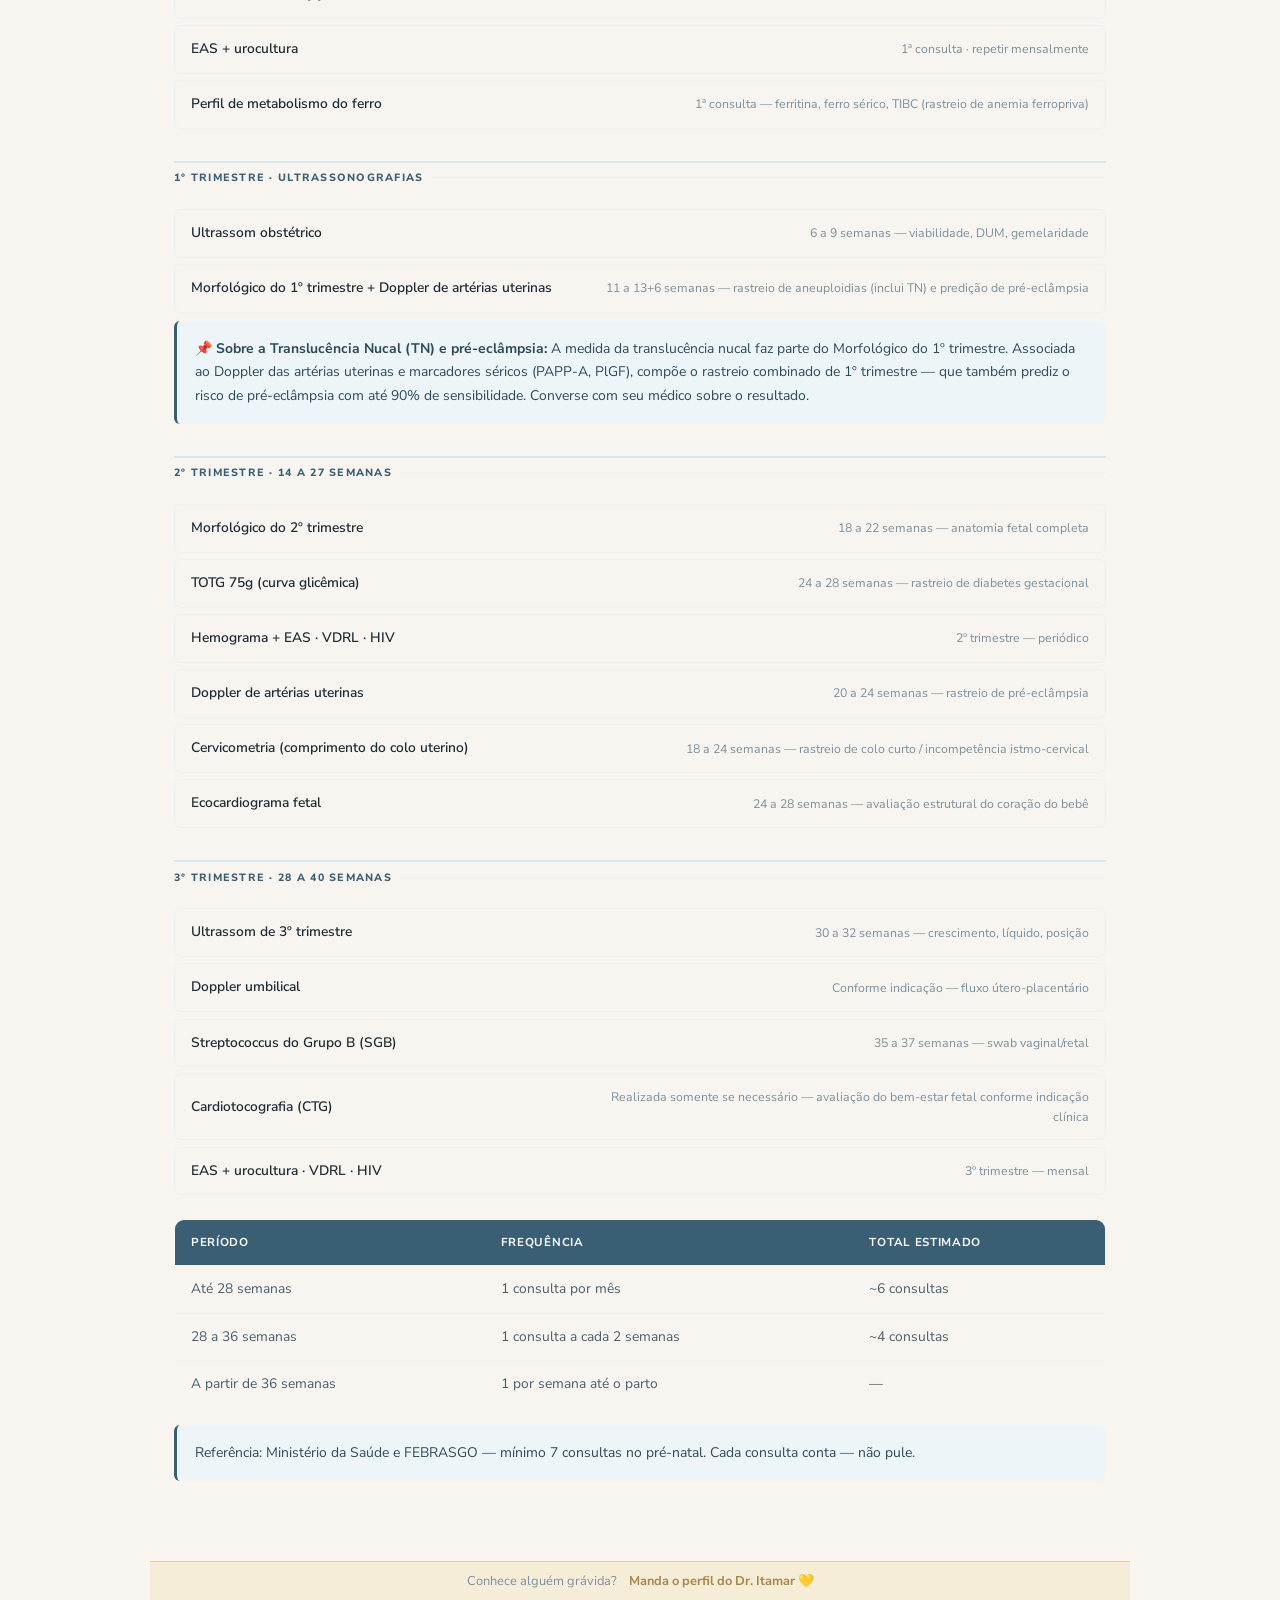
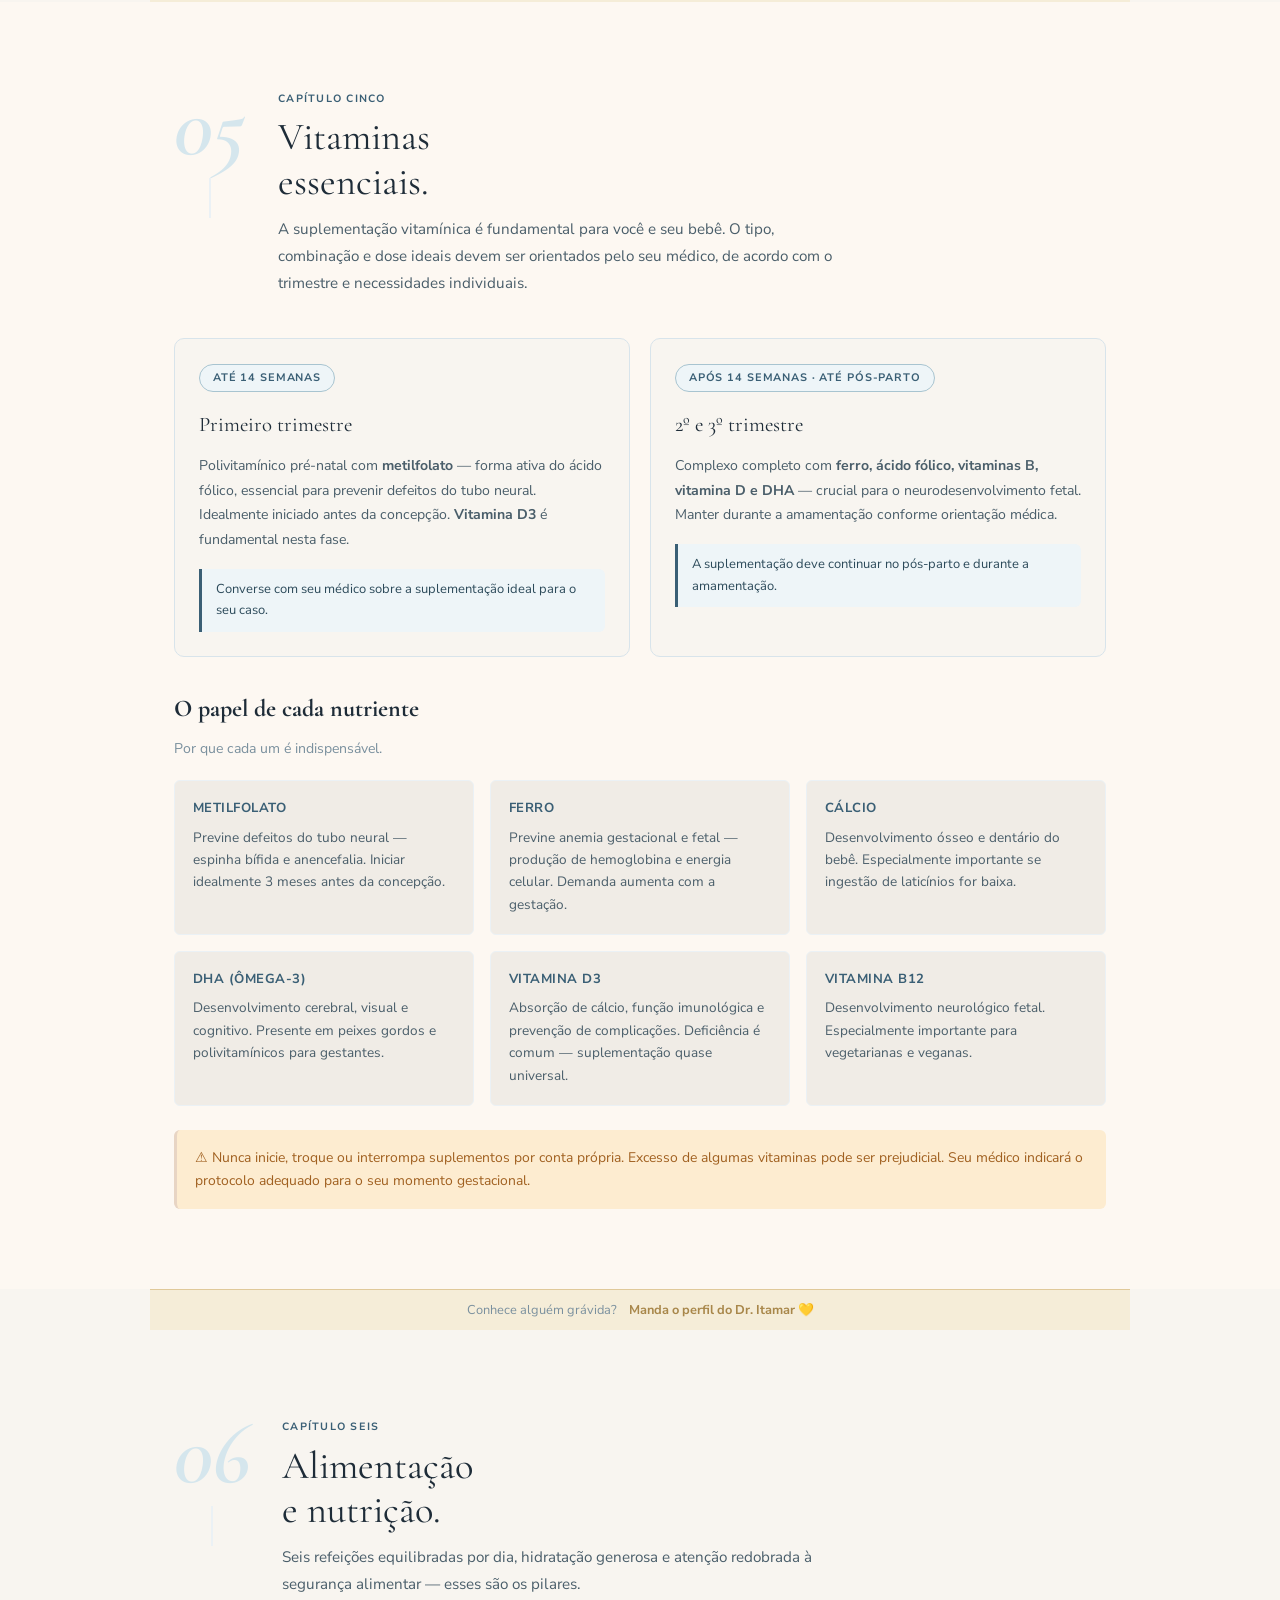
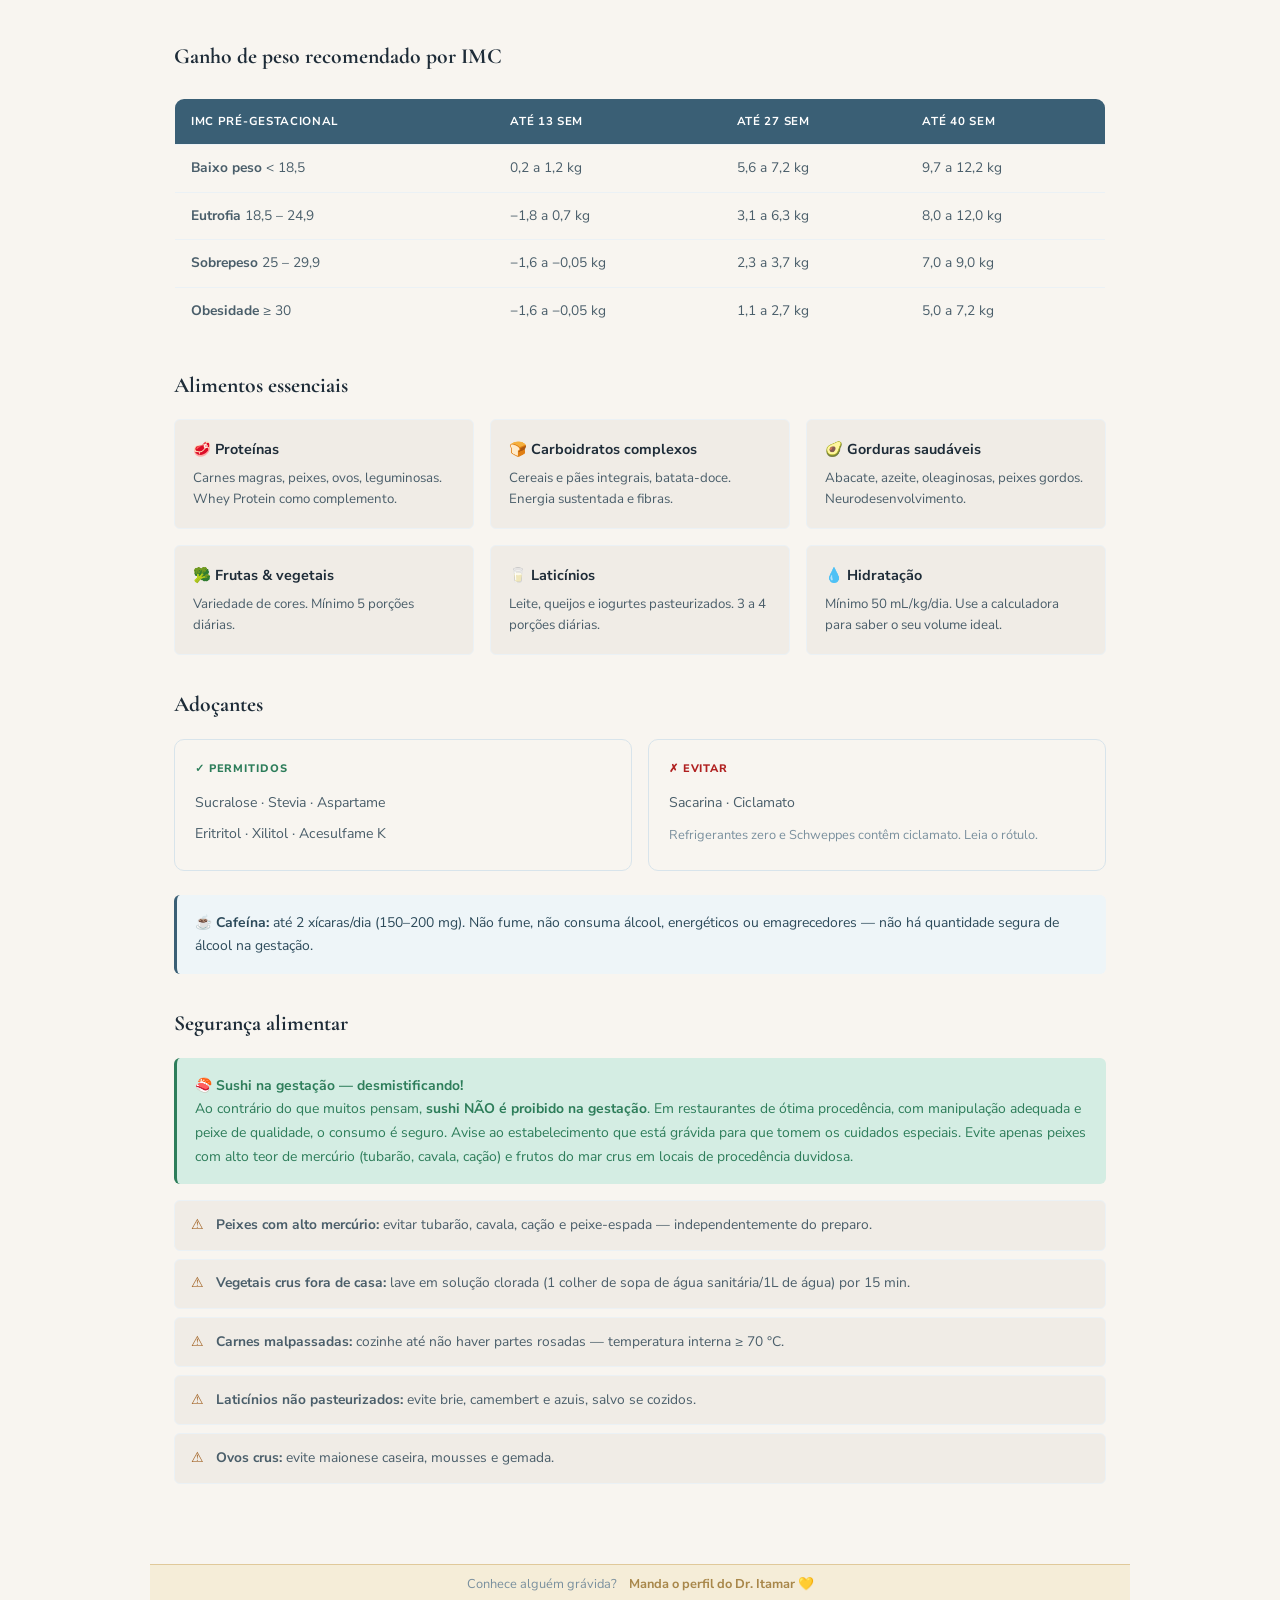
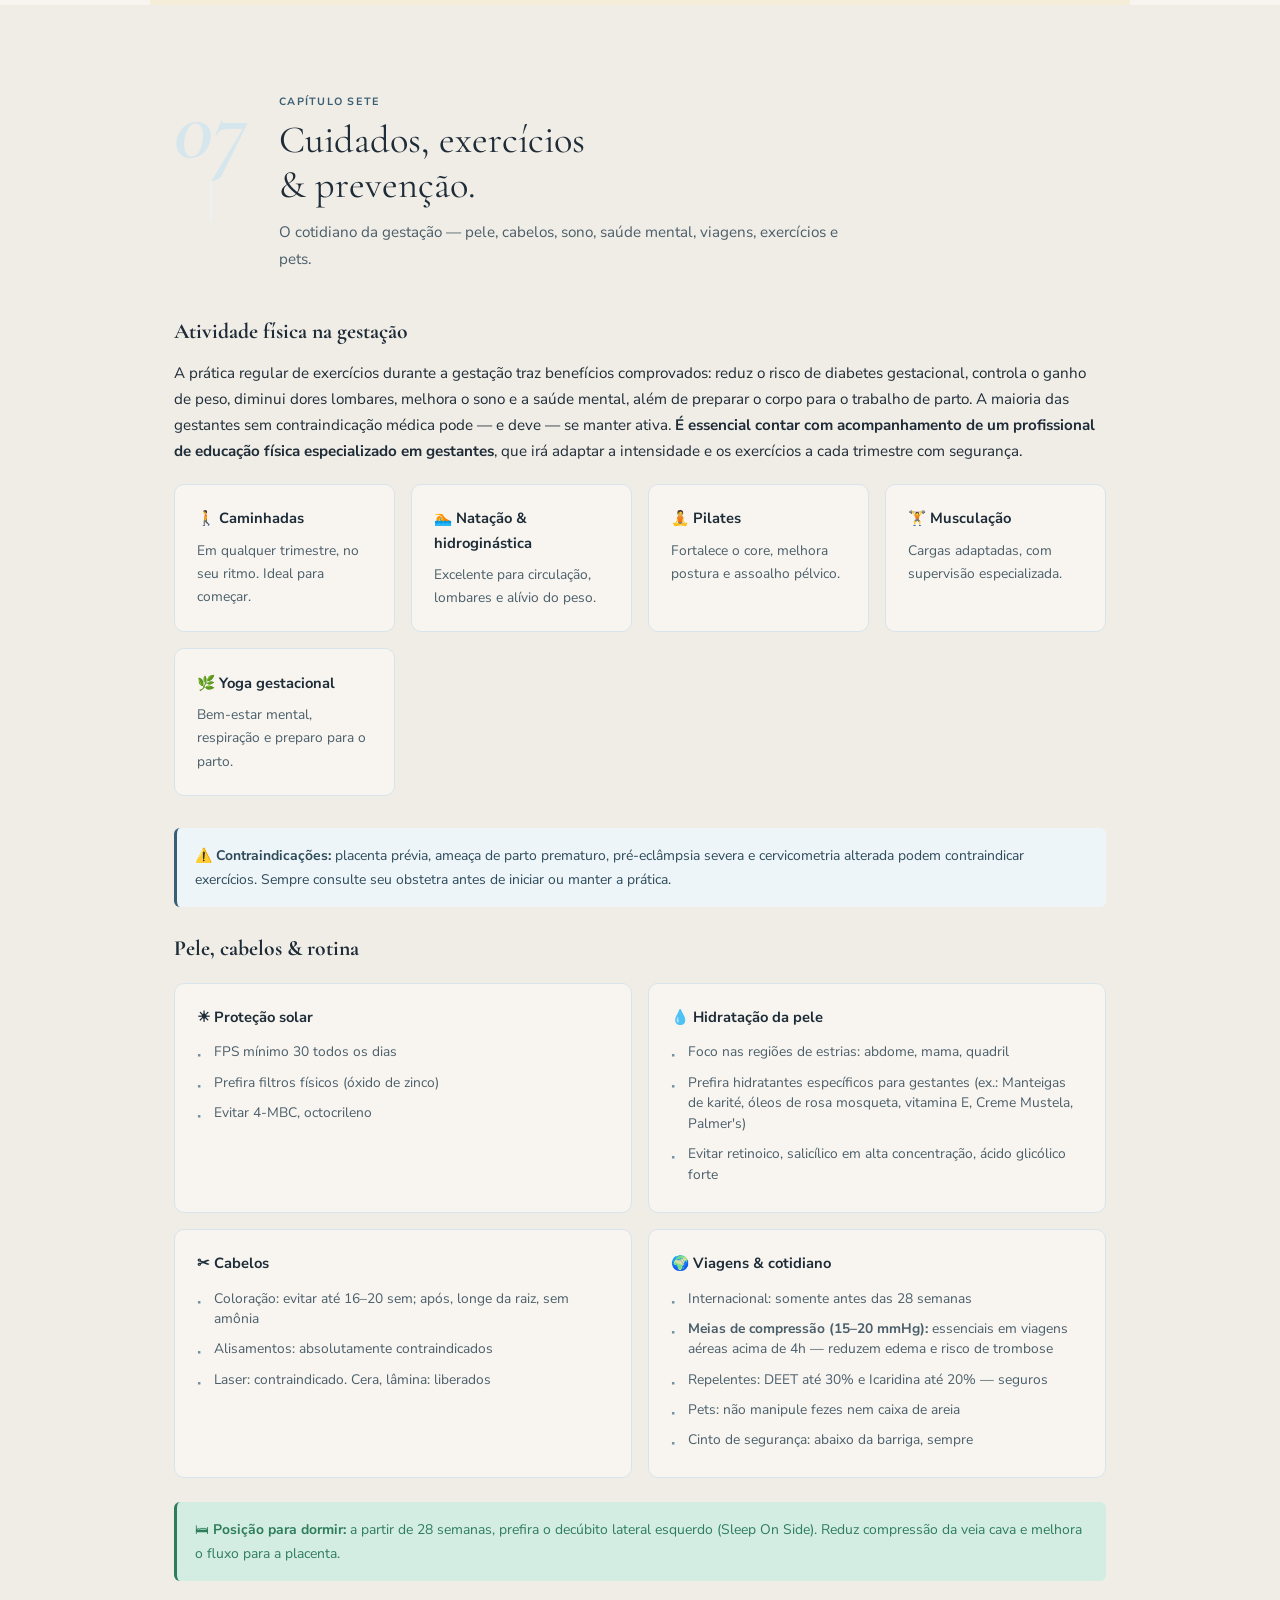
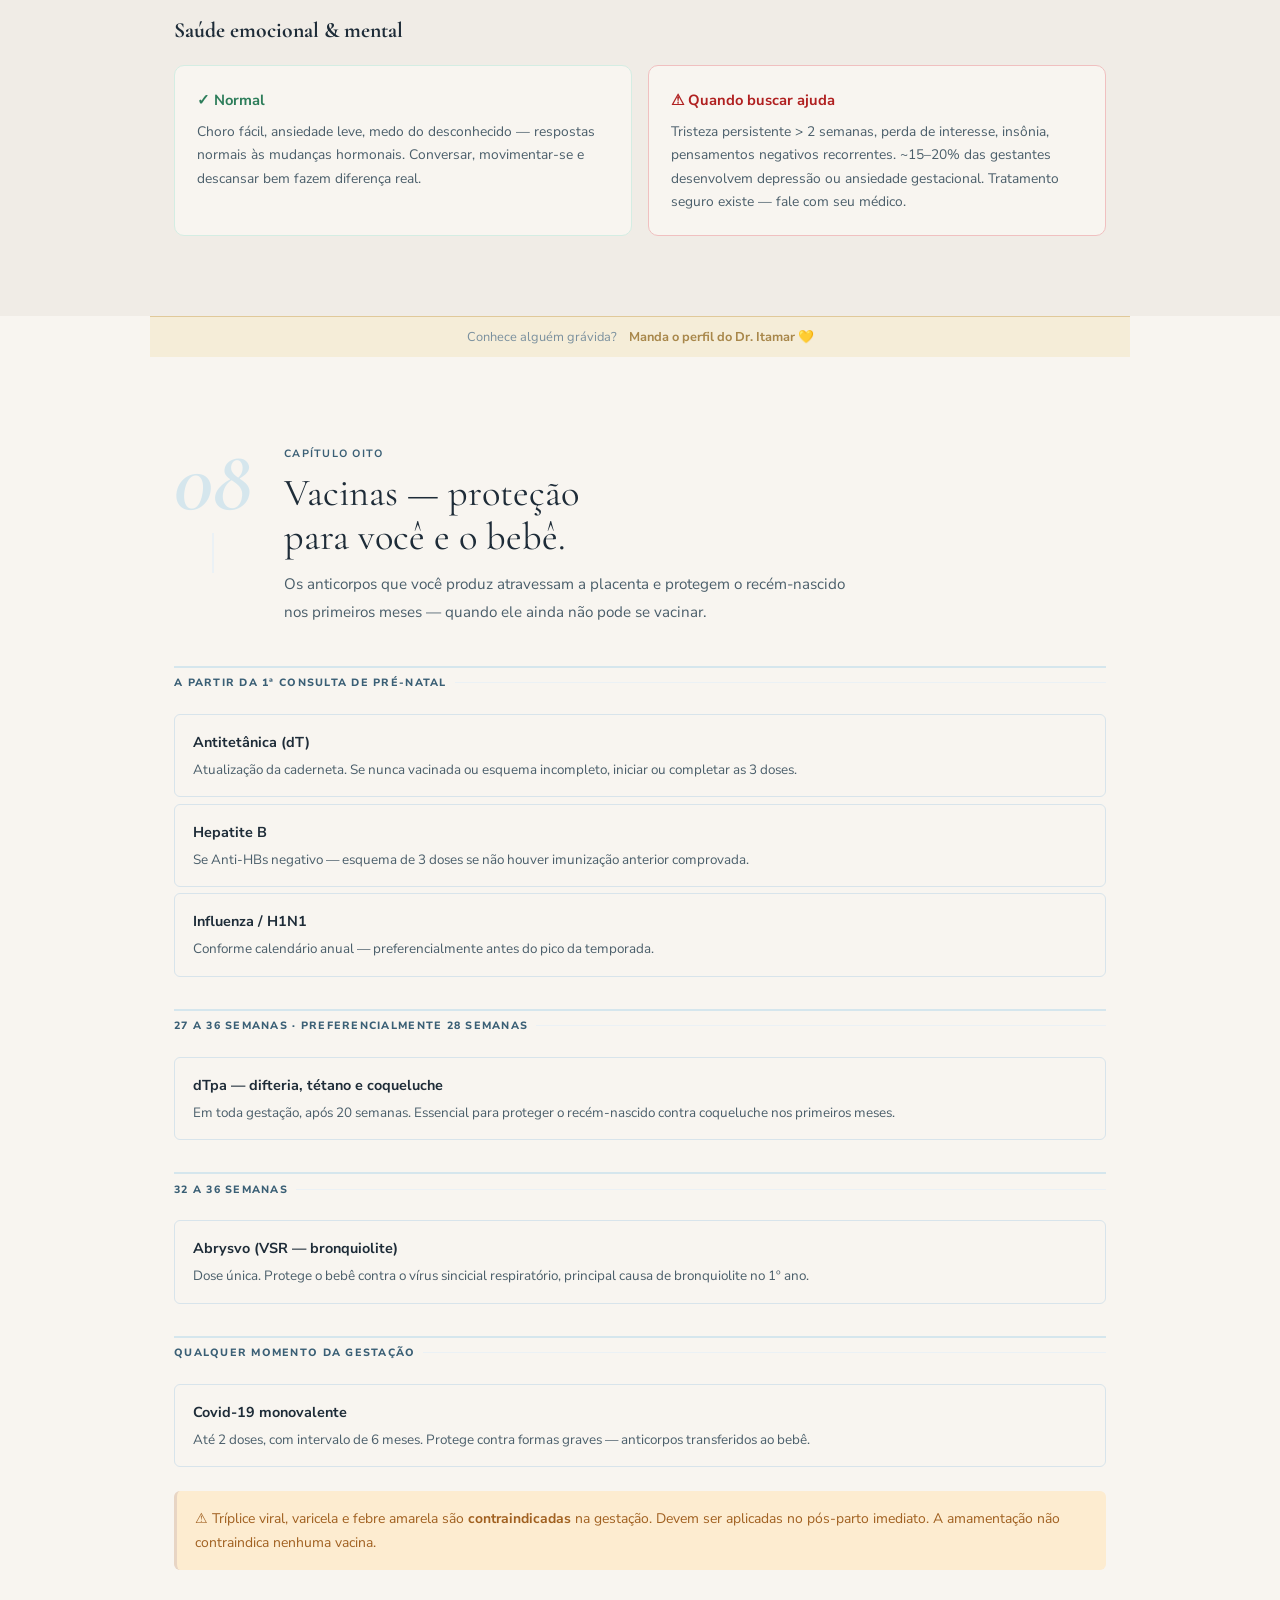
==== commit f6e39768: "feat: logo SVG + hero foto + calculadoras visuais + mobile fix + microinteracoes + bloco convite" ====
--- a/guia-publico.html
+++ b/guia-publico.html
@@ -321,8 +321,17 @@
     .acc-sub { font-size: .78rem; color: var(--text-muted); text-align: left; }
     .acc-icon { font-size: 1.1rem; color: var(--text-muted); flex-shrink: 0; transition: transform .3s; }
     .acc-item.open .acc-icon { transform: rotate(45deg); color: var(--brand); }
-    .acc-body { display: none; padding: 0 1.1rem 1.1rem; }
-    .acc-item.open .acc-body { display: block; }
+    .acc-body {
+  display: grid;
+  grid-template-rows: 0fr;
+  transition: grid-template-rows .3s ease;
+  overflow: hidden;
+}
+.acc-body-inner { overflow: hidden; padding: 0 1.1rem; }
+.acc-item.open .acc-body {
+  grid-template-rows: 1fr;
+}
+.acc-item.open .acc-body-inner { padding: 0 1.1rem 1.1rem; }
     .acc-body p { font-size: .88rem; color: var(--text-secondary); line-height: 1.8; margin-top: 1rem; }
     .acc-cta {
       display: flex; align-items: center; gap: .5rem; margin-top: .9rem;
@@ -594,7 +603,82 @@
       .wm-strip { position: fixed; bottom: 0; background: transparent; }
       .wm-strip span { color: rgba(58,80,104,.5); }
     }
-    </style>
+    
+.weight-bar-container {
+  margin-top:1rem; background:var(--border-light); border-radius:20px;
+  height:12px; overflow:hidden; position:relative;
+}
+.weight-bar-fill {
+  height:100%; border-radius:20px; transition:width .6s ease, background-color .3s;
+}
+.weight-bar-label {
+  display:flex; justify-content:space-between; font-size:.7rem;
+  color:var(--text-muted); margin-top:.3rem;
+}
+
+
+.water-cups {
+  display:flex; flex-wrap:wrap; gap:.4rem; margin-top:1rem;
+  padding:.75rem; background:var(--brand-ghost); border-radius:var(--radius-xs);
+}
+.water-cup {
+  font-size:1.4rem; opacity:.25; transition:opacity .3s, transform .3s;
+  filter:grayscale(1);
+}
+.water-cup.filled {
+  opacity:1; filter:none; transform:scale(1.05);
+}
+
+
+/* -- MOBILE RESPONSIVO (extra) -- */
+@media (max-width: 768px) {
+  .cards-auto { grid-template-columns: 1fr; }
+  .ch-wrap { gap: 1rem; }
+  .hero-cta { flex-direction: column; }
+  section { padding: 3rem 0; }
+  .calc-card { padding: 1.25rem; }
+  #agendar-btn { font-size: .75rem; padding: .6rem .9rem; }
+  .section-title { font-size: 1.8rem; }
+}
+
+@media (max-width: 480px) {
+  .nutrient-grid { grid-template-columns: 1fr; }
+  .food-grid { grid-template-columns: 1fr; }
+  .tab-panel.active { grid-template-columns: 1fr; }
+  .hero-inner { gap: 1.5rem; }
+  .container { padding: 0 1rem; }
+  .calc-card { padding: 1rem; }
+  .acc-trigger { padding: .85rem .9rem; }
+  .data-table { font-size: .78rem; }
+  .data-table th, .data-table td { padding: .5rem .65rem; }
+  #agendar-btn { bottom: 4.5rem; right: 1rem; }
+  #btt { bottom: 1rem; right: 1rem; }
+  .alert-grid { grid-template-columns: 1fr; }
+}
+
+
+.chapter-share-nudge {
+  max-width: 980px; margin: 0 auto 0; padding: .6rem 1.5rem;
+  display: flex; align-items: center; justify-content: center; gap: .75rem;
+  background: var(--gold-pale); border-top: 1px solid var(--gold-light);
+  font-size: .8rem; color: var(--text-muted);
+}
+.chapter-share-nudge a {
+  color: var(--gold-dark); font-weight: 700; text-decoration: none;
+  white-space: nowrap;
+}
+.chapter-share-nudge a:hover { text-decoration: underline; }
+
+
+.section-fade {
+  opacity: 0; transform: translateY(16px);
+  transition: opacity .5s ease, transform .5s ease;
+}
+.section-fade.visible {
+  opacity: 1; transform: translateY(0);
+}
+
+</style>
   <!-- SEO & Open Graph -->
   <meta property="og:title" content="Guia da Gestação — Dr. Itamar Santana"/>
   <meta property="og:description" content="Guia educativo completo: bebê semana a semana, exames por trimestre, calculadoras personalizadas e sinais de alerta. Gratuito."/>
@@ -604,6 +688,11 @@
   <meta name="twitter:card" content="summary_large_image"/>
   <meta name="keywords" content="pré-natal Recife, gestação semana a semana, Dr. Itamar Santana, ginecologista Recife, guia gestação, gravidez saudável"/>
   <link rel="canonical" href="https://guia-da-gestacao-itamar.vercel.app"/>
+<style media="print">
+  #agendar-btn, #btt, nav, .chapter-share-nudge, #compartilhar { display: none !important; }
+  body { background: white; }
+  section { page-break-inside: avoid; }
+</style>
 </head>
 <body>
 
@@ -625,7 +714,14 @@
 <!-- NAV -->
 <nav>
   <div class="nav-inner">
-    <img src="[data-uri]" alt="Dr. Itamar Santana" class="nav-logo"/>
+    <a href="#hero" class="nav-logo-link" style="display:flex;align-items:center;gap:.6rem;text-decoration:none;">
+  <svg width="28" height="28" viewBox="0 0 40 40" fill="none" xmlns="http://www.w3.org/2000/svg">
+    <path d="M32 4C32 4 28 8 20 18C15 25 12 32 12 32L16 28C16 28 14 34 10 38C10 38 22 32 28 20C35 8 36 4 36 4L32 8C32 8 34 5 32 4Z" fill="#C9A96E" opacity="0.9"/>
+    <path d="M12 32L8 36M16 28L12 32" stroke="#C9A96E" stroke-width="1.5" stroke-linecap="round"/>
+    <path d="M20 18C22 15 26 12 30 10" stroke="#E0C99A" stroke-width="1" stroke-linecap="round" opacity="0.6"/>
+  </svg>
+  <span style="font-family:'Cormorant Garamond',Georgia,serif;font-size:1.05rem;font-weight:600;color:#2C4A5A;letter-spacing:.01em;">Dr. Itamar <em style="color:#C9A96E;font-style:italic;">Santana</em></span>
+</a>
     <button class="nav-toggle" onclick="toggleDrawer()">☰ Menu</button>
     <ul class="nav-links">
       <li><a href="#cap1">Corpo</a></li>
@@ -671,6 +767,19 @@
         </div>
       </div>
       <div class="hero-right">
+<div class="doctor-photo-block" style="
+  width:100%; aspect-ratio:4/3; border-radius:12px; overflow:hidden;
+  background:linear-gradient(135deg,var(--brand-ghost),var(--warm-pale));
+  border:2px dashed var(--brand-pale); display:flex; flex-direction:column;
+  align-items:center; justify-content:center; margin-bottom:1.25rem;
+  position:relative; min-height:180px;
+">
+  <div style="text-align:center;padding:1rem;">
+    <div style="font-size:2.5rem;margin-bottom:.5rem;">&#x1F468;&#x200D;&#x2695;&#xFE0F;</div>
+    <p style="font-size:.75rem;color:var(--brand);font-weight:600;margin:0;">Foto do Dr. Itamar</p>
+    <p style="font-size:.68rem;color:var(--text-muted);margin:.2rem 0 0;">jaleco claro · substituir aqui</p>
+  </div>
+</div>
         <div class="hero-meta-row">
           <div class="hero-meta-item"><span class="hm-label">Autor</span><span class="hm-val">Dr. Itamar Santana</span></div>
           <div class="hero-meta-item"><span class="hm-label">CRM/PE</span><span class="hm-val">23.569 · RQE 9.955</span></div>
@@ -765,6 +874,15 @@
         <div class="weight-status" id="peso-status"></div>
         <p class="result-sub" id="peso-cat" style="margin-top:.5rem; font-size:.82rem; color:var(--text-muted);"></p>
       </div>
+    
+<div id="weight-bar-wrap" style="display:none; margin-top:1rem;">
+  <div class="weight-bar-container">
+    <div id="weight-bar-fill" class="weight-bar-fill" style="width:0%;background:#2d7d5a;"></div>
+  </div>
+  <div class="weight-bar-label">
+    <span>Abaixo</span><span>Ideal</span><span>Acima</span>
+  </div>
+</div>
     </div>
 
     <!-- CALC 3: HIDRATAÇÃO -->
@@ -787,6 +905,10 @@
         <p class="result-sub" id="hidra-msg" style="margin-top:1rem;"></p>
         <div class="infobox infobox-brand" style="margin-top:1rem;">💡 Distribua a ingestão ao longo do dia. Chás, água de coco e sucos naturais contam para a meta. A hidratação adequada contribui para o volume do líquido amniótico e previne infecções urinárias.</div>
       </div>
+<div id="water-cups-wrap" style="display:none; margin-top:.75rem;">
+  <div class="water-cups" id="water-cups-grid"></div>
+  <p style="font-size:.72rem;color:var(--text-muted);margin-top:.4rem;text-align:center;">Cada copo = 250ml</p>
+</div>
     </div>
   </div>
 </section>
@@ -838,6 +960,12 @@
     </div>
   </div>
 </section>
+<!-- bloco-convite -->
+<div class="chapter-share-nudge">
+  <span>Conhece alguém grávida?</span>
+  <a href="https://wa.me/?text=Segue+o+perfil+do+Dr.+Itamar+no+Instagram+e+comenta+GUIA+pra+receber+o+Guia+da+Gesta%C3%A7%C3%A3o+gratuito!+%F0%9F%92%9B+https://instagram.com/dr.itamarsantana" target="_blank" rel="noopener">Manda o perfil do Dr. Itamar 💛</a>
+</div>
+
 
 <!-- CAP 02 -->
 <section id="cap2">
@@ -857,9 +985,9 @@
           <div class="acc-info"><p class="acc-title">Dor de cabeça e febre</p><p class="acc-sub">Comuns por alterações hormonais e aumento do volume sanguíneo</p></div>
           <span class="acc-icon">+</span>
         </button>
-        <div class="acc-body">
+        <div class="acc-body"><div class="acc-body-inner">
           <p>Mantenha-se hidratada, descanse em ambientes frescos e evite jejum prolongado. Compressas frias na testa ajudam. Febre acima de 38 °C deve ser comunicada ao médico imediatamente.</p>
-          <div class="acc-cta">⚕ Para qualquer medicamento, consulte seu médico antes de usar.</div>
+          <div class="acc-cta">⚕ Para qualquer medicamento, consulte seu médico antes de usar.</div></div>
         </div>
       </div>
       <div class="acc-item">
@@ -868,9 +996,9 @@
           <div class="acc-info"><p class="acc-title">Náuseas e vômitos</p><p class="acc-sub">Afetam até 80% das gestantes — sobretudo no 1º trimestre</p></div>
           <span class="acc-icon">+</span>
         </button>
-        <div class="acc-body">
+        <div class="acc-body"><div class="acc-body-inner">
           <p>Refeições pequenas a cada 2–3 horas. Biscoito de água e sal antes de levantar. Evite estômago vazio e odores fortes. Prefira alimentos frios (menos cheiro) e gengibre natural. Hidrate-se entre as refeições. Se vômitos impedirem alimentação por mais de 24h, procure atendimento.</p>
-          <div class="acc-cta">⚕ Náuseas persistentes ou vômitos intensos têm tratamento seguro — consulte seu médico.</div>
+          <div class="acc-cta">⚕ Náuseas persistentes ou vômitos intensos têm tratamento seguro — consulte seu médico.</div></div>
         </div>
       </div>
       <div class="acc-item">
@@ -879,9 +1007,9 @@
           <div class="acc-info"><p class="acc-title">Cólicas</p><p class="acc-sub">Crescimento uterino e estiramento dos ligamentos</p></div>
           <span class="acc-icon">+</span>
         </button>
-        <div class="acc-body">
+        <div class="acc-body"><div class="acc-body-inner">
           <p>Cólicas leves são normais. Bolsa de água morna (não quente), repouso e mudança de posição trazem alívio. Dor intensa, persistente ou com sangramento exige avaliação médica imediata.</p>
-          <div class="acc-cta">⚕ Dor forte ou sangramento: vá à maternidade ou entre em contato com seu médico.</div>
+          <div class="acc-cta">⚕ Dor forte ou sangramento: vá à maternidade ou entre em contato com seu médico.</div></div>
         </div>
       </div>
       <div class="acc-item">
@@ -890,9 +1018,9 @@
           <div class="acc-info"><p class="acc-title">Gases e distensão abdominal</p><p class="acc-sub">Trânsito intestinal mais lento pela progesterona</p></div>
           <span class="acc-icon">+</span>
         </button>
-        <div class="acc-body">
+        <div class="acc-body"><div class="acc-body-inner">
           <p>Fracione as refeições e coma devagar. Reduza alimentos flatulentos (feijão, brócolis, repolho, bebidas gaseificadas). Caminhadas leves estimulam o trânsito. Evite deitar logo após comer. Roupas confortáveis sem apertar o abdome fazem diferença.</p>
-          <div class="acc-cta">⚕ Distensão intensa ou dor persistente merece avaliação médica.</div>
+          <div class="acc-cta">⚕ Distensão intensa ou dor persistente merece avaliação médica.</div></div>
         </div>
       </div>
       <div class="acc-item">
@@ -901,9 +1029,9 @@
           <div class="acc-info"><p class="acc-title">Azia e refluxo</p><p class="acc-sub">Esfíncter esofágico relaxado e estômago comprimido pelo útero</p></div>
           <span class="acc-icon">+</span>
         </button>
-        <div class="acc-body">
+        <div class="acc-body"><div class="acc-body-inner">
           <p>Refeições menores e frequentes. Não deite por 2h após comer. Eleve a cabeceira da cama ~15 cm. Evite gordurosos, ácidos (citrus, tomate), café e chocolate. Roupas sem apertar o abdome.</p>
-          <div class="acc-cta">⚕ Sintomas intensos ou persistentes têm tratamento seguro — consulte seu médico.</div>
+          <div class="acc-cta">⚕ Sintomas intensos ou persistentes têm tratamento seguro — consulte seu médico.</div></div>
         </div>
       </div>
       <div class="acc-item">
@@ -912,9 +1040,9 @@
           <div class="acc-info"><p class="acc-title">Constipação intestinal</p><p class="acc-sub">Fibras, água e movimento são os pilares</p></div>
           <span class="acc-icon">+</span>
         </button>
-        <div class="acc-body">
+        <div class="acc-body"><div class="acc-body-inner">
           <p>Aumente a ingestão de fibras: frutas com casca, vegetais, grãos integrais. Beba pelo menos 50 mL/kg de peso ao dia. Atividade física regular — caminhada já ajuda. Ameixa, mamão e kiwi são aliados. Evite laxantes sem orientação médica.</p>
-          <div class="acc-cta">⚕ Se não melhorar em 1–2 semanas com dieta, consulte seu médico.</div>
+          <div class="acc-cta">⚕ Se não melhorar em 1–2 semanas com dieta, consulte seu médico.</div></div>
         </div>
       </div>
       <div class="acc-item">
@@ -923,14 +1051,20 @@
           <div class="acc-info"><p class="acc-title">Reações alérgicas e rinite</p><p class="acc-sub">Hipertrofia das mucosas pelo estrogênio</p></div>
           <span class="acc-icon">+</span>
         </button>
-        <div class="acc-body">
+        <div class="acc-body"><div class="acc-body-inner">
           <p>Soro fisiológico nasal e umidificação do ambiente são as primeiras medidas. Mantenha filtros do ar-condicionado limpos. Evite poeira, pelos de animais, mofo e fumaça. <strong>Nenhum anti-histamínico ou descongestionante deve ser usado sem orientação médica</strong>.</p>
-          <div class="acc-cta">⚕ Rinite intensa que afeta o sono tem tratamento seguro — fale com seu médico.</div>
+          <div class="acc-cta">⚕ Rinite intensa que afeta o sono tem tratamento seguro — fale com seu médico.</div></div>
         </div>
       </div>
     </div>
   </div>
 </section>
+<!-- bloco-convite -->
+<div class="chapter-share-nudge">
+  <span>Conhece alguém grávida?</span>
+  <a href="https://wa.me/?text=Segue+o+perfil+do+Dr.+Itamar+no+Instagram+e+comenta+GUIA+pra+receber+o+Guia+da+Gesta%C3%A7%C3%A3o+gratuito!+%F0%9F%92%9B+https://instagram.com/dr.itamarsantana" target="_blank" rel="noopener">Manda o perfil do Dr. Itamar 💛</a>
+</div>
+
 
 <!-- CAP 03 -->
 <section id="cap3">
@@ -1073,6 +1207,12 @@
     </table>
   </div>
 </section>
+<!-- bloco-convite -->
+<div class="chapter-share-nudge">
+  <span>Conhece alguém grávida?</span>
+  <a href="https://wa.me/?text=Segue+o+perfil+do+Dr.+Itamar+no+Instagram+e+comenta+GUIA+pra+receber+o+Guia+da+Gesta%C3%A7%C3%A3o+gratuito!+%F0%9F%92%9B+https://instagram.com/dr.itamarsantana" target="_blank" rel="noopener">Manda o perfil do Dr. Itamar 💛</a>
+</div>
+
 
 <!-- CAP 04 -->
 <section id="cap4">
@@ -1133,6 +1273,12 @@
     <p class="infobox infobox-brand" style="margin-top:1rem;">Referência: Ministério da Saúde e FEBRASGO — mínimo 7 consultas no pré-natal. Cada consulta conta — não pule.</p>
   </div>
 </section>
+<!-- bloco-convite -->
+<div class="chapter-share-nudge">
+  <span>Conhece alguém grávida?</span>
+  <a href="https://wa.me/?text=Segue+o+perfil+do+Dr.+Itamar+no+Instagram+e+comenta+GUIA+pra+receber+o+Guia+da+Gesta%C3%A7%C3%A3o+gratuito!+%F0%9F%92%9B+https://instagram.com/dr.itamarsantana" target="_blank" rel="noopener">Manda o perfil do Dr. Itamar 💛</a>
+</div>
+
 
 <!-- CAP 05 -->
 <section id="cap5" style="background:var(--bg-warm);">
@@ -1172,6 +1318,12 @@
     <div class="infobox infobox-warning" style="margin-top:1.5rem;">⚠ Nunca inicie, troque ou interrompa suplementos por conta própria. Excesso de algumas vitaminas pode ser prejudicial. Seu médico indicará o protocolo adequado para o seu momento gestacional.</div>
   </div>
 </section>
+<!-- bloco-convite -->
+<div class="chapter-share-nudge">
+  <span>Conhece alguém grávida?</span>
+  <a href="https://wa.me/?text=Segue+o+perfil+do+Dr.+Itamar+no+Instagram+e+comenta+GUIA+pra+receber+o+Guia+da+Gesta%C3%A7%C3%A3o+gratuito!+%F0%9F%92%9B+https://instagram.com/dr.itamarsantana" target="_blank" rel="noopener">Manda o perfil do Dr. Itamar 💛</a>
+</div>
+
 
 <!-- CAP 06 -->
 <section id="cap6">
@@ -1223,6 +1375,12 @@
     </div>
   </div>
 </section>
+<!-- bloco-convite -->
+<div class="chapter-share-nudge">
+  <span>Conhece alguém grávida?</span>
+  <a href="https://wa.me/?text=Segue+o+perfil+do+Dr.+Itamar+no+Instagram+e+comenta+GUIA+pra+receber+o+Guia+da+Gesta%C3%A7%C3%A3o+gratuito!+%F0%9F%92%9B+https://instagram.com/dr.itamarsantana" target="_blank" rel="noopener">Manda o perfil do Dr. Itamar 💛</a>
+</div>
+
 
 <!-- CAP 07 -->
 <section id="cap7" style="background:var(--bg-alt);">
@@ -1260,6 +1418,12 @@
     </div>
   </div>
 </section>
+<!-- bloco-convite -->
+<div class="chapter-share-nudge">
+  <span>Conhece alguém grávida?</span>
+  <a href="https://wa.me/?text=Segue+o+perfil+do+Dr.+Itamar+no+Instagram+e+comenta+GUIA+pra+receber+o+Guia+da+Gesta%C3%A7%C3%A3o+gratuito!+%F0%9F%92%9B+https://instagram.com/dr.itamarsantana" target="_blank" rel="noopener">Manda o perfil do Dr. Itamar 💛</a>
+</div>
+
 
 <!-- CAP 08 -->
 <section id="cap8">
@@ -1293,6 +1457,12 @@
     </div>
   </div>
 </section>
+<!-- bloco-convite -->
+<div class="chapter-share-nudge">
+  <span>Conhece alguém grávida?</span>
+  <a href="https://wa.me/?text=Segue+o+perfil+do+Dr.+Itamar+no+Instagram+e+comenta+GUIA+pra+receber+o+Guia+da+Gesta%C3%A7%C3%A3o+gratuito!+%F0%9F%92%9B+https://instagram.com/dr.itamarsantana" target="_blank" rel="noopener">Manda o perfil do Dr. Itamar 💛</a>
+</div>
+
 
 <!-- CAP 09 -->
 <section id="cap9" style="background:var(--bg-alt);">
@@ -1334,6 +1504,12 @@
     </div>
   </div>
 </section>
+<!-- bloco-convite -->
+<div class="chapter-share-nudge">
+  <span>Conhece alguém grávida?</span>
+  <a href="https://wa.me/?text=Segue+o+perfil+do+Dr.+Itamar+no+Instagram+e+comenta+GUIA+pra+receber+o+Guia+da+Gesta%C3%A7%C3%A3o+gratuito!+%F0%9F%92%9B+https://instagram.com/dr.itamarsantana" target="_blank" rel="noopener">Manda o perfil do Dr. Itamar 💛</a>
+</div>
+
 
 
 <!-- ALERTAS -->
@@ -1357,6 +1533,12 @@
     <div class="alert-banner">Em caso de dúvida: não espere. Vá à maternidade ou procure atendimento médico imediato.</div>
   </div>
 </section>
+<!-- bloco-convite -->
+<div class="chapter-share-nudge">
+  <span>Conhece alguém grávida?</span>
+  <a href="https://wa.me/?text=Segue+o+perfil+do+Dr.+Itamar+no+Instagram+e+comenta+GUIA+pra+receber+o+Guia+da+Gesta%C3%A7%C3%A3o+gratuito!+%F0%9F%92%9B+https://instagram.com/dr.itamarsantana" target="_blank" rel="noopener">Manda o perfil do Dr. Itamar 💛</a>
+</div>
+
 
 <!-- FOOTER -->
 
@@ -1381,11 +1563,25 @@
       </a>
     </div>
     <p style="margin-top:1.25rem;font-size:.8rem;color:var(--text-muted);">
-      <a href="#" onclick="window.print();return false;" style="color:var(--text-muted);text-decoration:underline;font-size:.8rem;">Baixar PDF</a>
+      <button onclick="window.print()" style="
+  background:none;border:1.5px solid var(--gold);color:var(--gold-dark);
+  padding:.5rem 1rem;border-radius:50px;font-size:.8rem;font-weight:600;
+  cursor:pointer;display:inline-flex;align-items:center;gap:.35rem;
+  transition:all .2s;font-family:var(--font-sans);
+" onmouseover="this.style.background='var(--gold-pale)'" onmouseout="this.style.background='none'">
+  &#x1F4C4; Baixar PDF
+</button>
     </p>
   </div>
 </section>
 <footer>
+<div style="text-align:center;margin-bottom:1rem;">
+  <svg width="36" height="36" viewBox="0 0 40 40" fill="none" xmlns="http://www.w3.org/2000/svg">
+    <path d="M32 4C32 4 28 8 20 18C15 25 12 32 12 32L16 28C16 28 14 34 10 38C10 38 22 32 28 20C35 8 36 4 36 4L32 8C32 8 34 5 32 4Z" fill="#C9A96E" opacity="0.9"/>
+    <path d="M12 32L8 36M16 28L12 32" stroke="#C9A96E" stroke-width="1.5" stroke-linecap="round"/>
+    <path d="M20 18C22 15 26 12 30 10" stroke="#E0C99A" stroke-width="1" stroke-linecap="round" opacity="0.6"/>
+  </svg>
+</div>
   <div class="container">
     <img src="[data-uri]" alt="Dr. Itamar Santana" class="footer-logo"/>
     <div class="footer-grid">
@@ -1554,6 +1750,24 @@
     showMsg('peso-status','IMC: ' + bmi.toFixed(1) + ' (' + cat + '). Ganho recomendado: ' + ganhoMin + '–' + ganhoMax + ' kg','ok');
   }
   show('peso-result');
+  // Barra visual
+  var wrap = document.getElementById('weight-bar-wrap');
+  var bar = document.getElementById('weight-bar-fill');
+  if (wrap && bar) {
+    wrap.style.display = 'block';
+    var atualEl2 = document.getElementById('peso-atual');
+    if (atualEl2 && atualEl2.value) {
+      var ppAtualBar = parseFloat(atualEl2.value.replace(',','.'));
+      var ppBar = parseFloat(document.getElementById('peso-inicial').value.replace(',','.'));
+      var ganho = ppAtualBar - ppBar;
+      var minW = ganhoMin; var maxW = ganhoMax;
+      var pct = Math.min(Math.max((ganho / maxW) * 70, 5), 95);
+      bar.style.width = pct + '%';
+      if (ganho < minW) { bar.style.background = '#C9A96E'; }
+      else if (ganho > maxW) { bar.style.background = '#b02020'; }
+      else { bar.style.background = '#2d7d5a'; }
+    }
+  }
 }
 
 /* ═══ HIDRATAÇÃO CALCULATOR ═══ */
@@ -1575,6 +1789,20 @@
 
   showMsg('hidra-msg','Base 35 mL/kg + 300 mL extras de gestação. Aumente em dias quentes ou com atividade física.','ok');
   show('hidra-result');
+  // Mostrar copos
+  var cupsWrap = document.getElementById('water-cups-wrap');
+  var cupsGrid = document.getElementById('water-cups-grid');
+  if (cupsWrap && cupsGrid) {
+    var totalCopos = Math.round(litros * 4);
+    cupsWrap.style.display = 'block';
+    cupsGrid.innerHTML = '';
+    for (var i = 0; i < Math.min(totalCopos, 12); i++) {
+      var cup = document.createElement('span');
+      cup.className = 'water-cup filled';
+      cup.textContent = '🥛';
+      cupsGrid.appendChild(cup);
+    }
+  }
 }
 
 /* ═══ HELPERS ═══ */
@@ -1596,6 +1824,17 @@
     if (el) el.style.display = 'none';
   });
 });
+
+// Fade-in nas secoes
+var observer = new IntersectionObserver(function(entries) {
+  entries.forEach(function(e) {
+    if (e.isIntersecting) { e.target.classList.add('visible'); }
+  });
+}, { threshold: 0.08 });
+document.querySelectorAll('section').forEach(function(s) {
+  s.classList.add('section-fade');
+  observer.observe(s);
+});
 </script>
 
 </body>
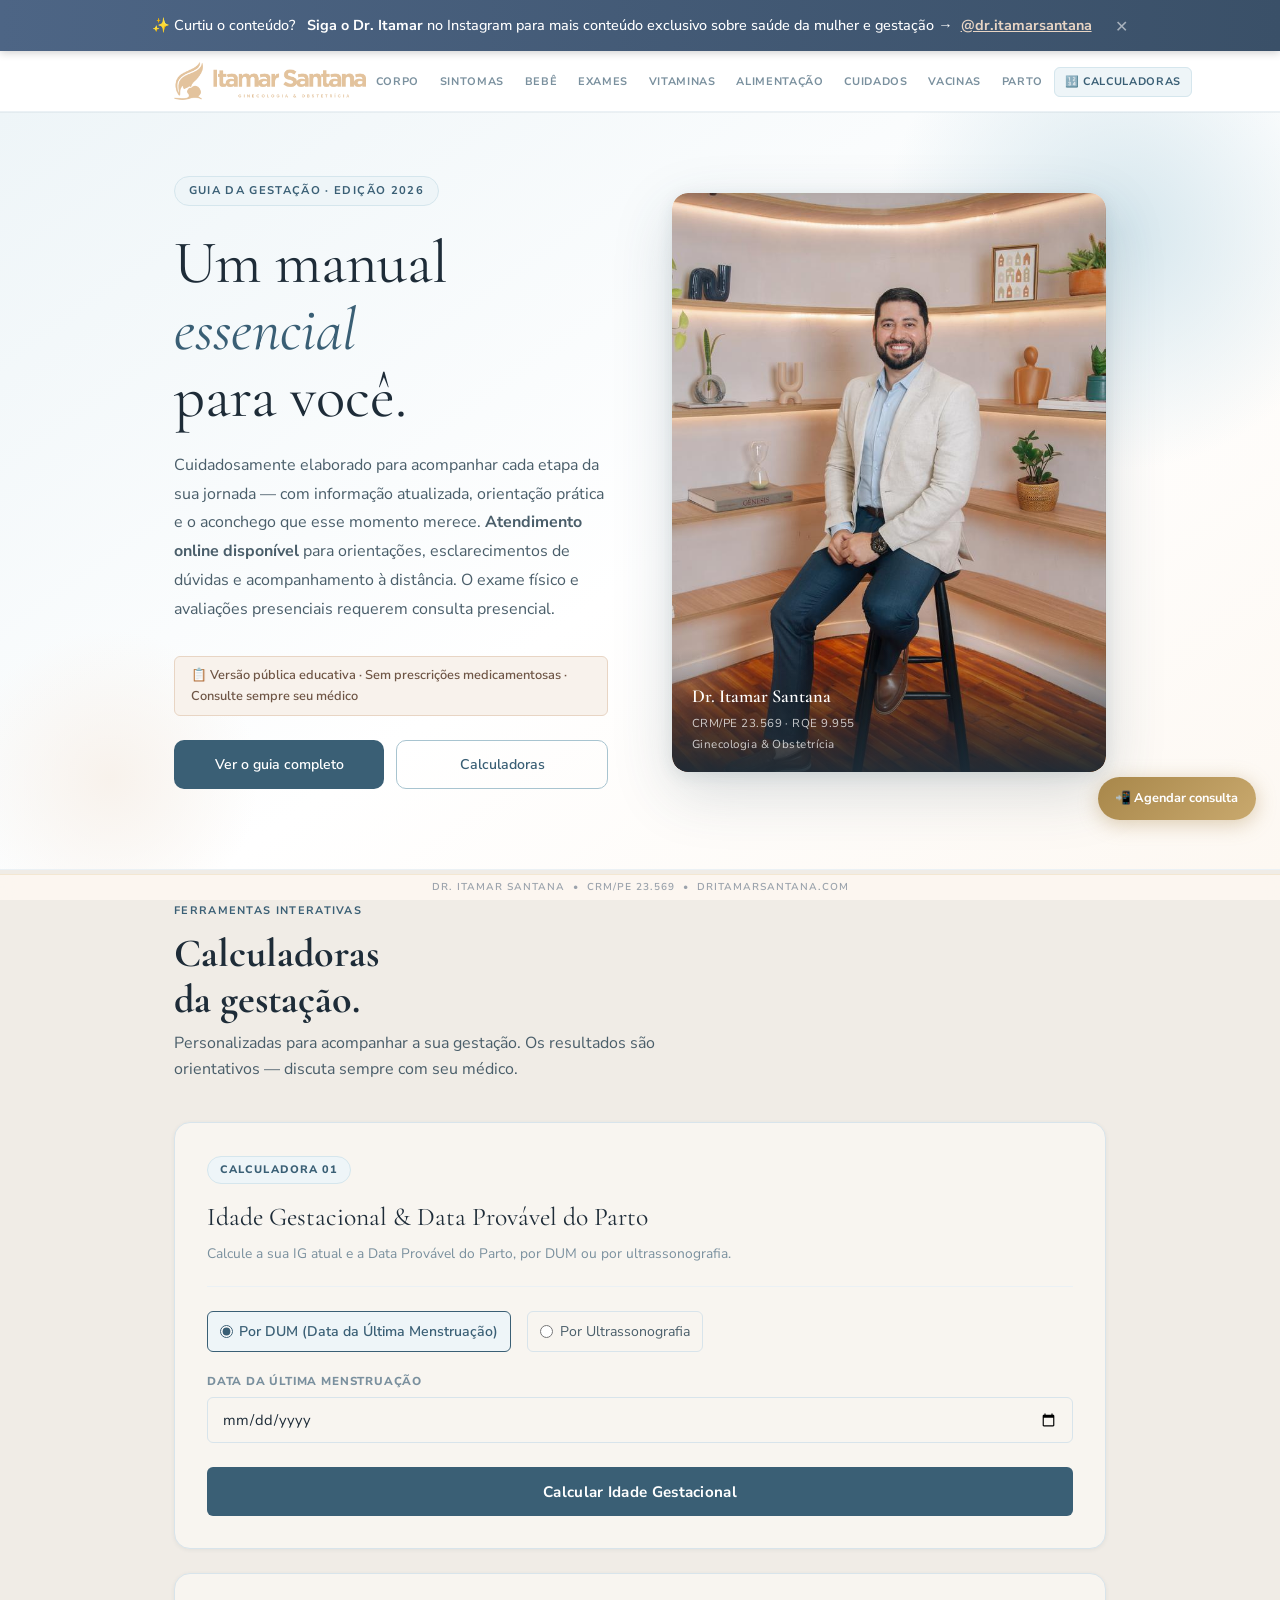
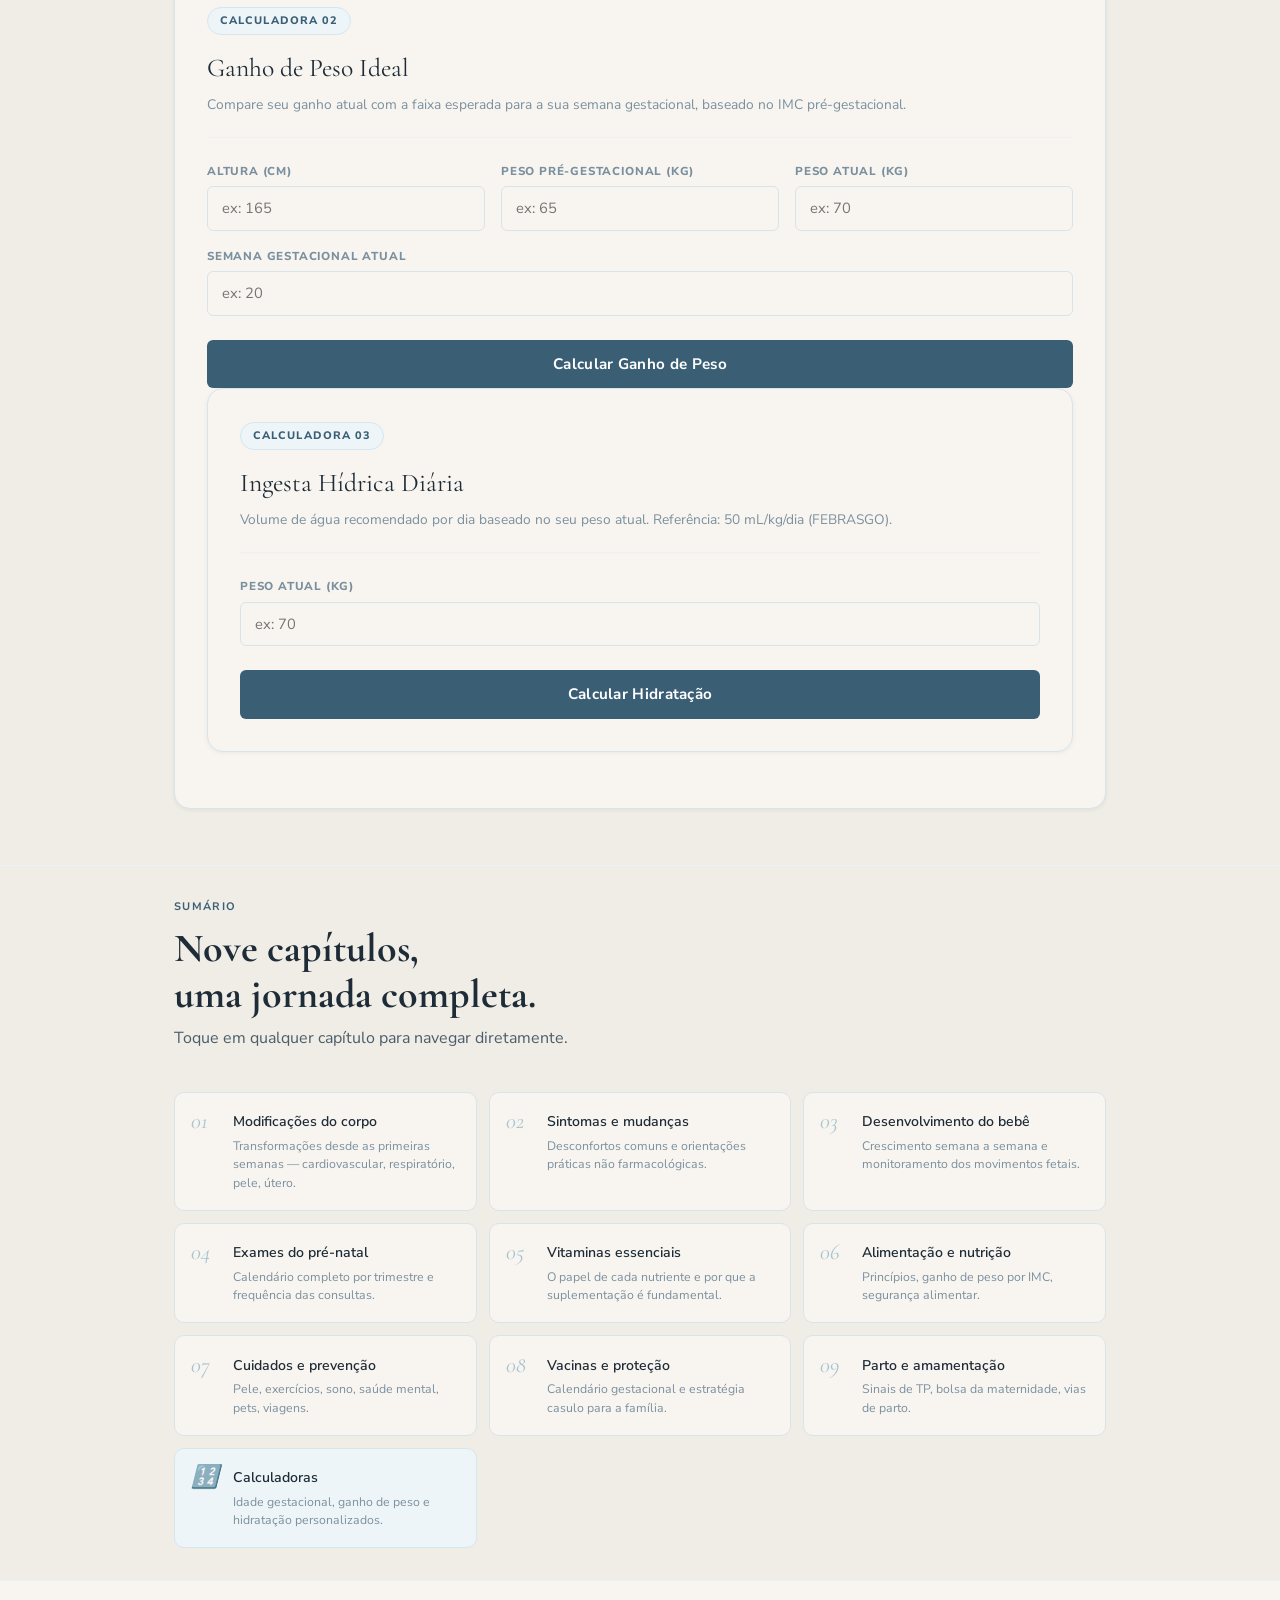
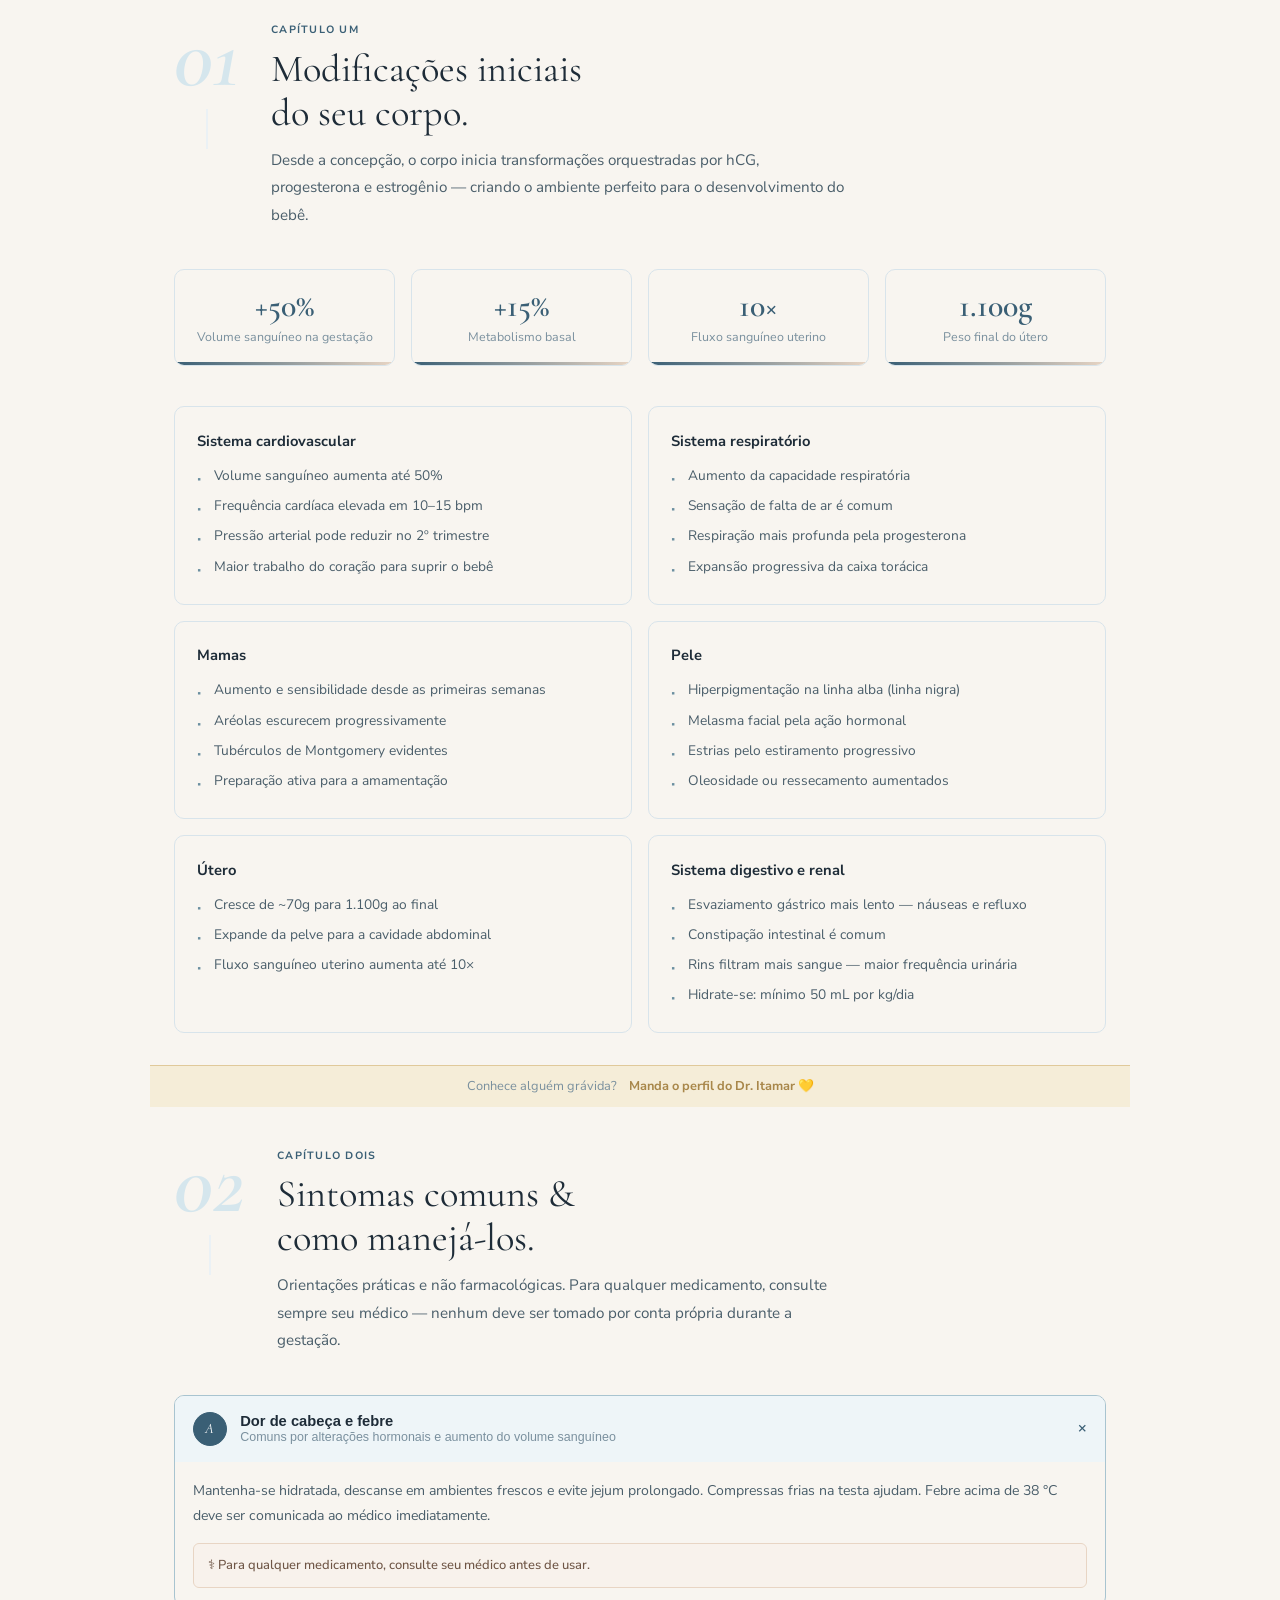
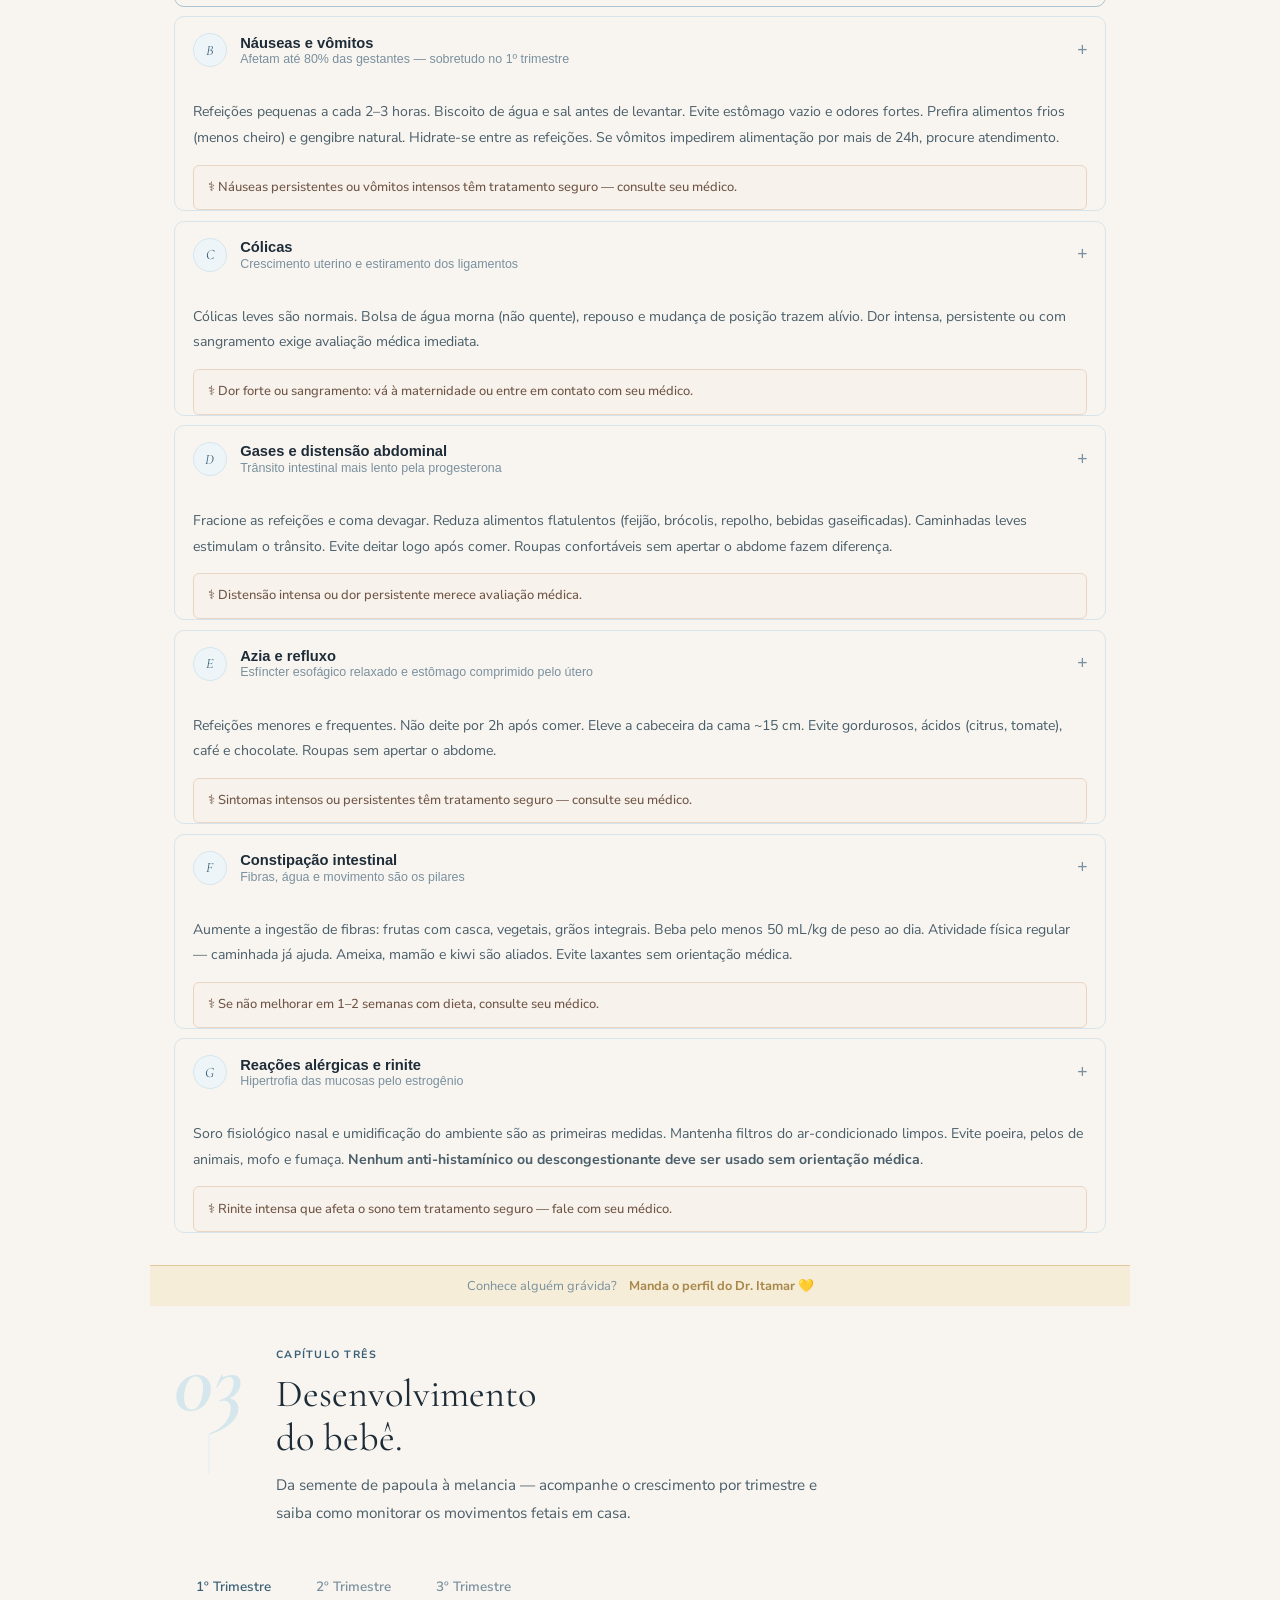
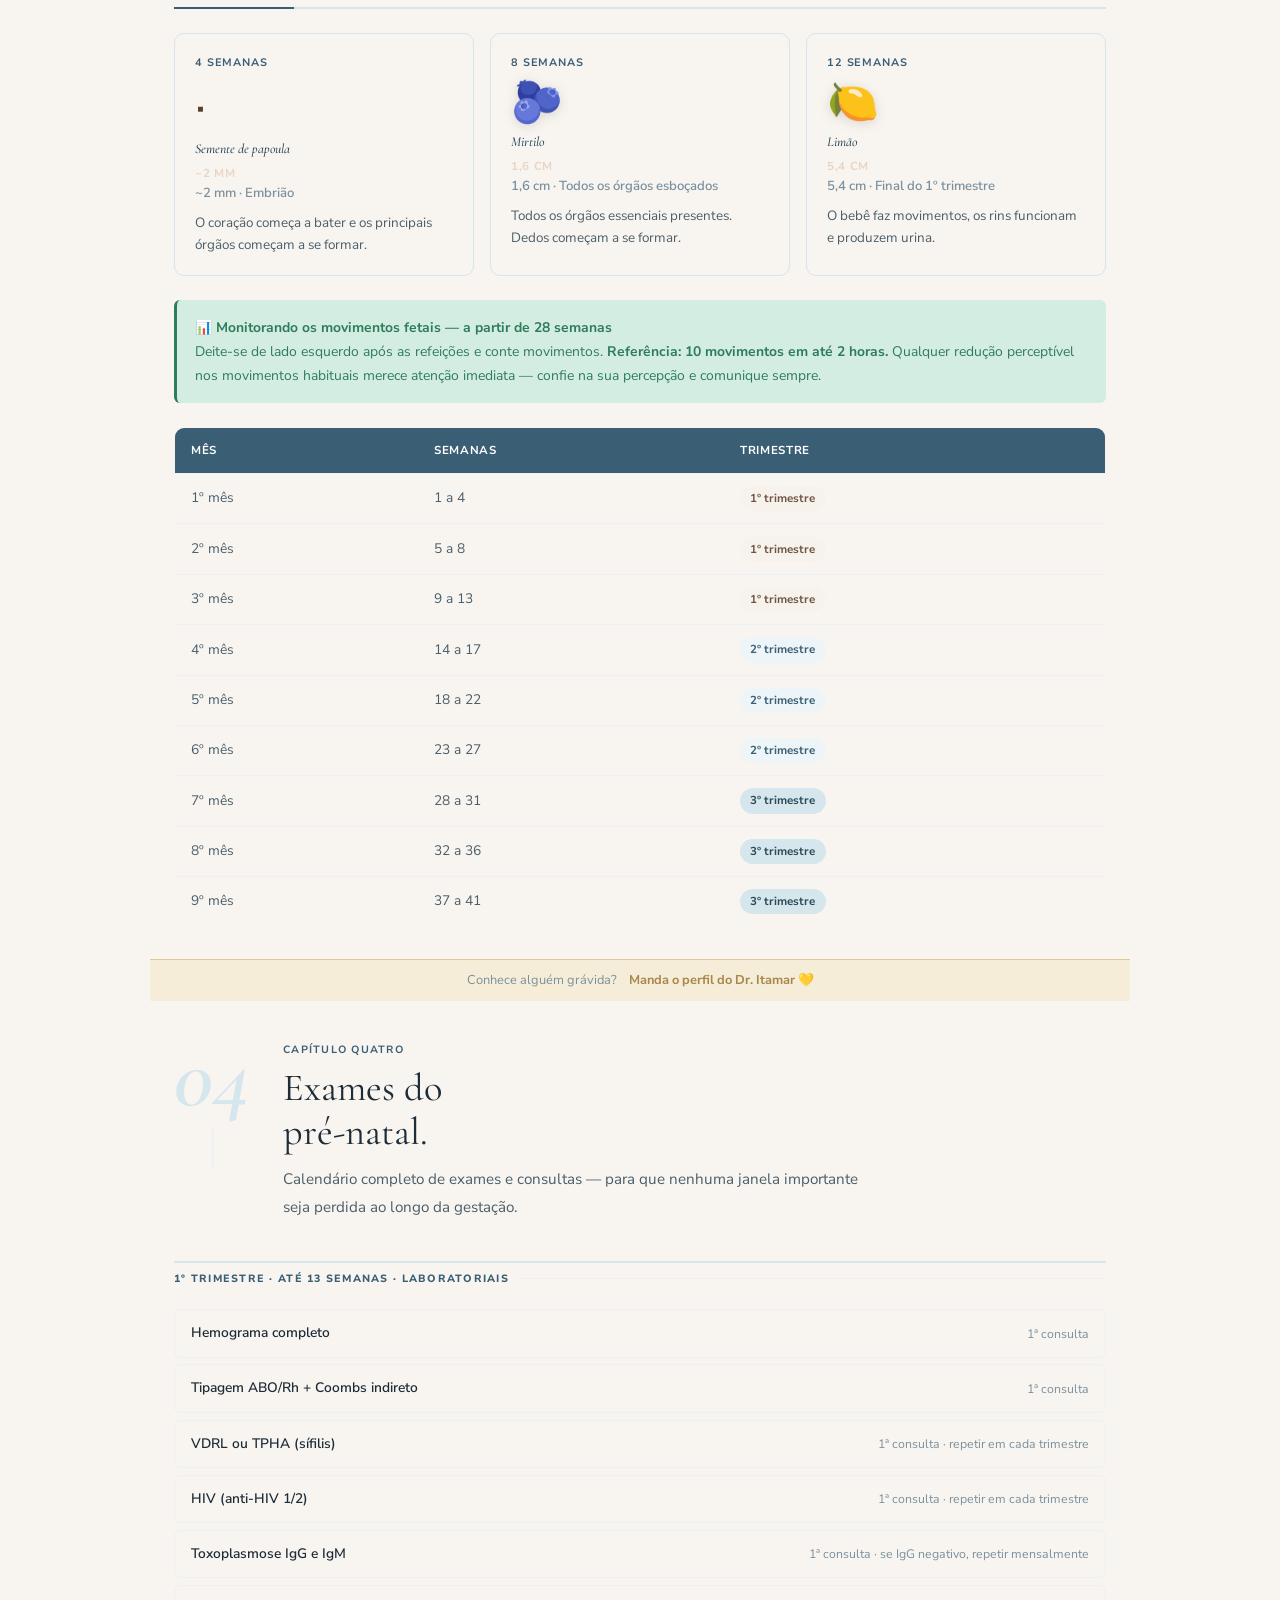
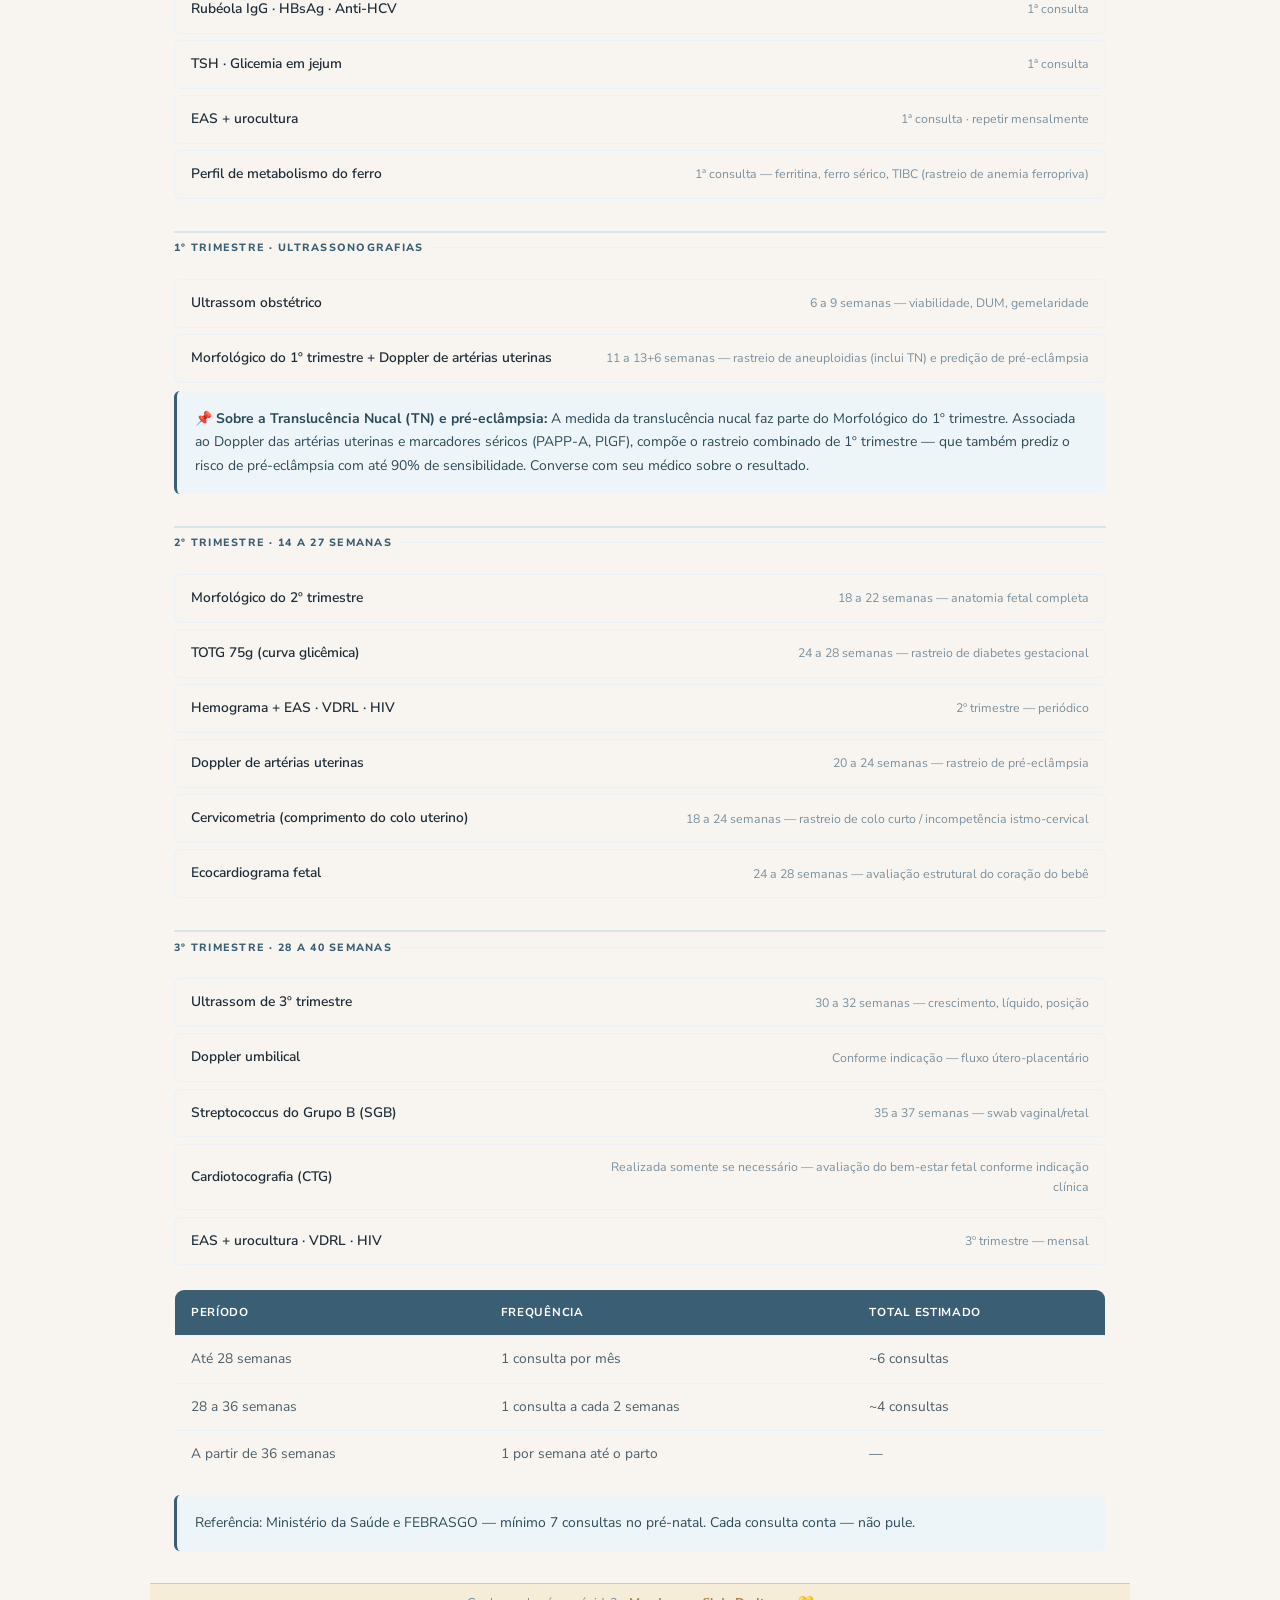
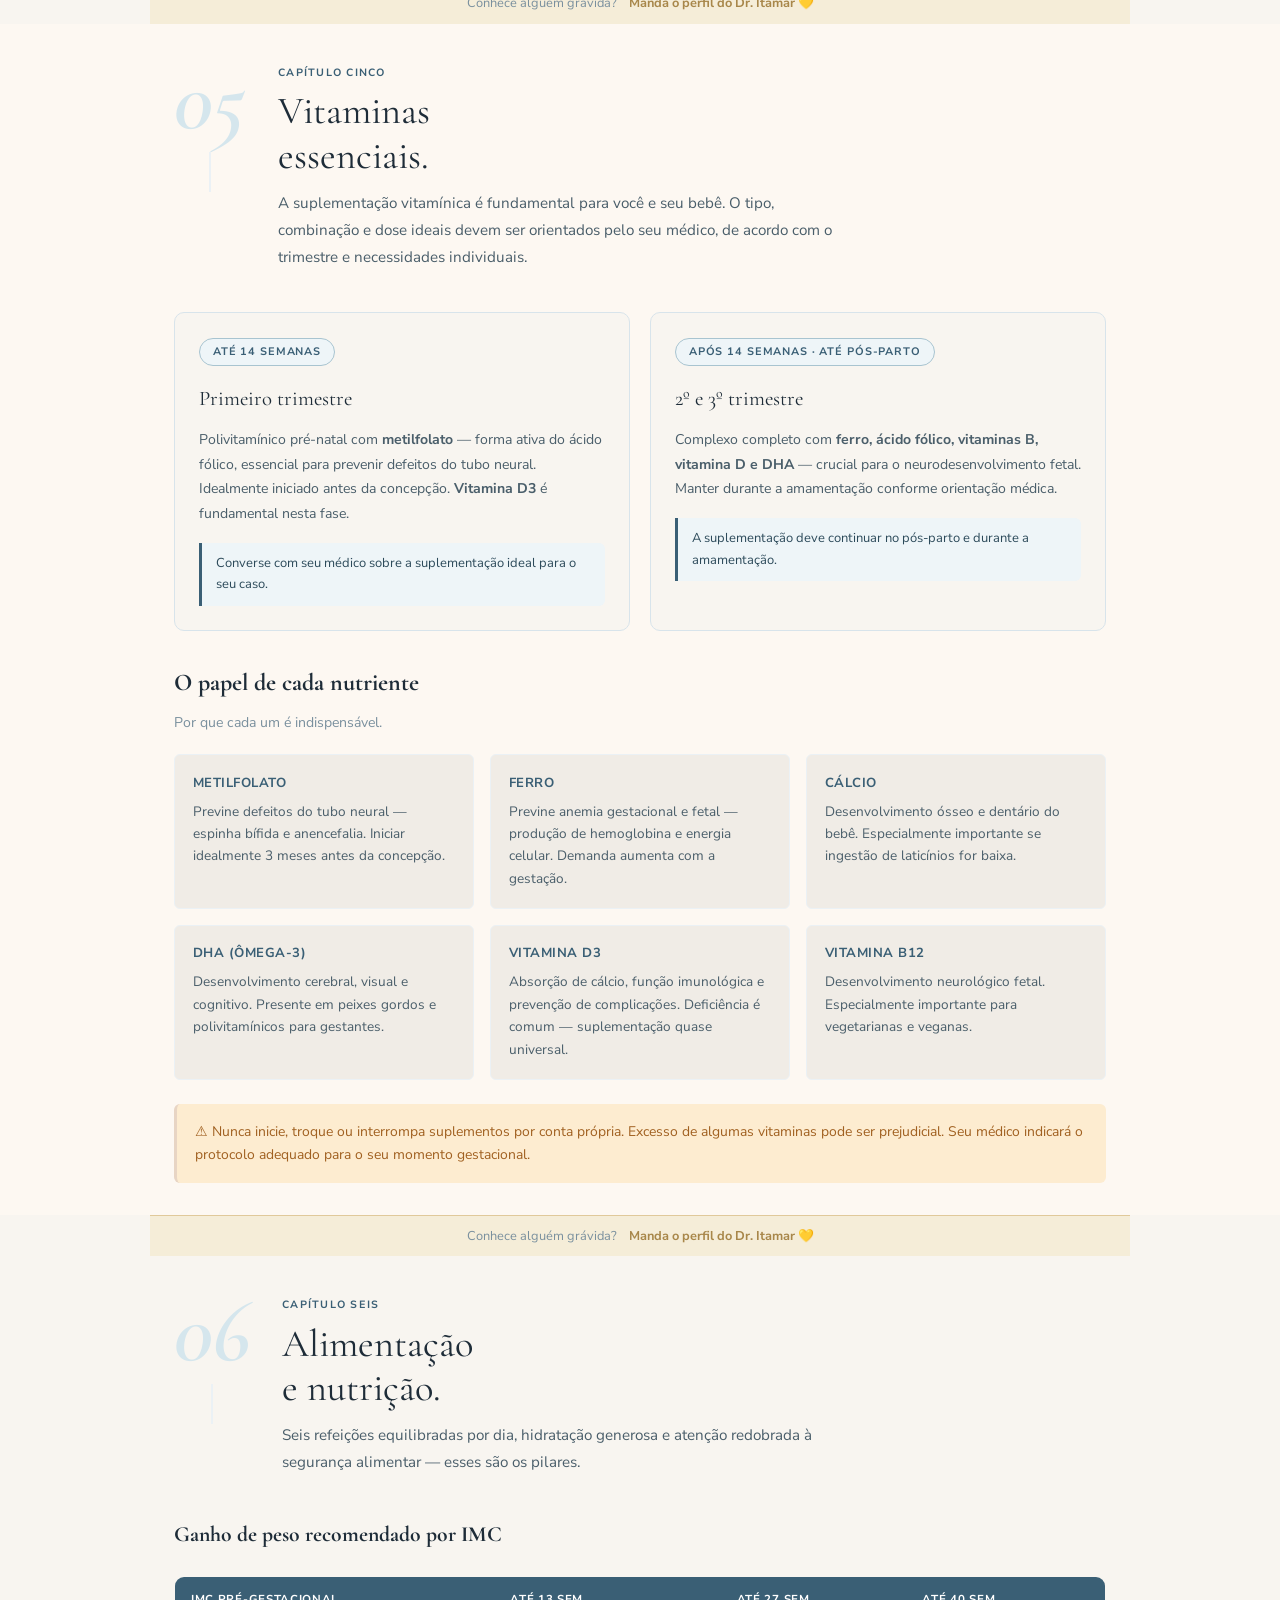
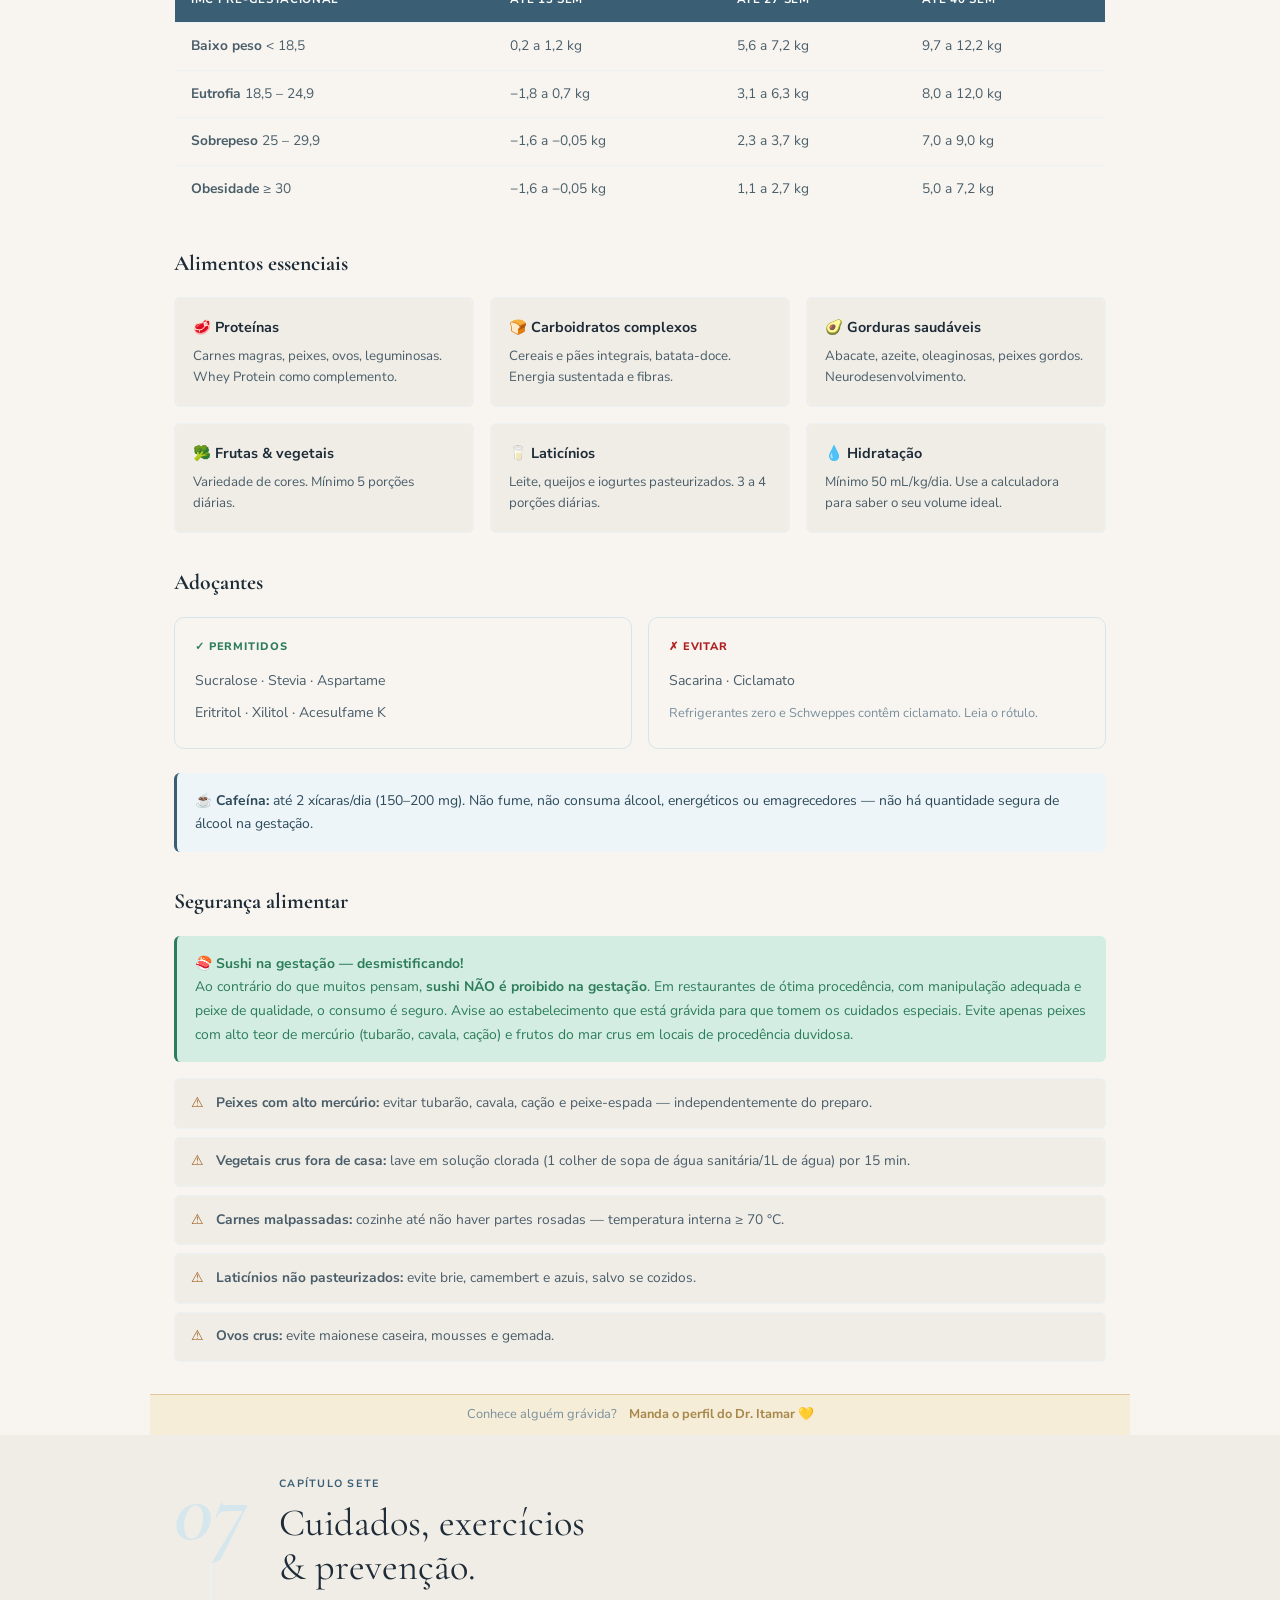
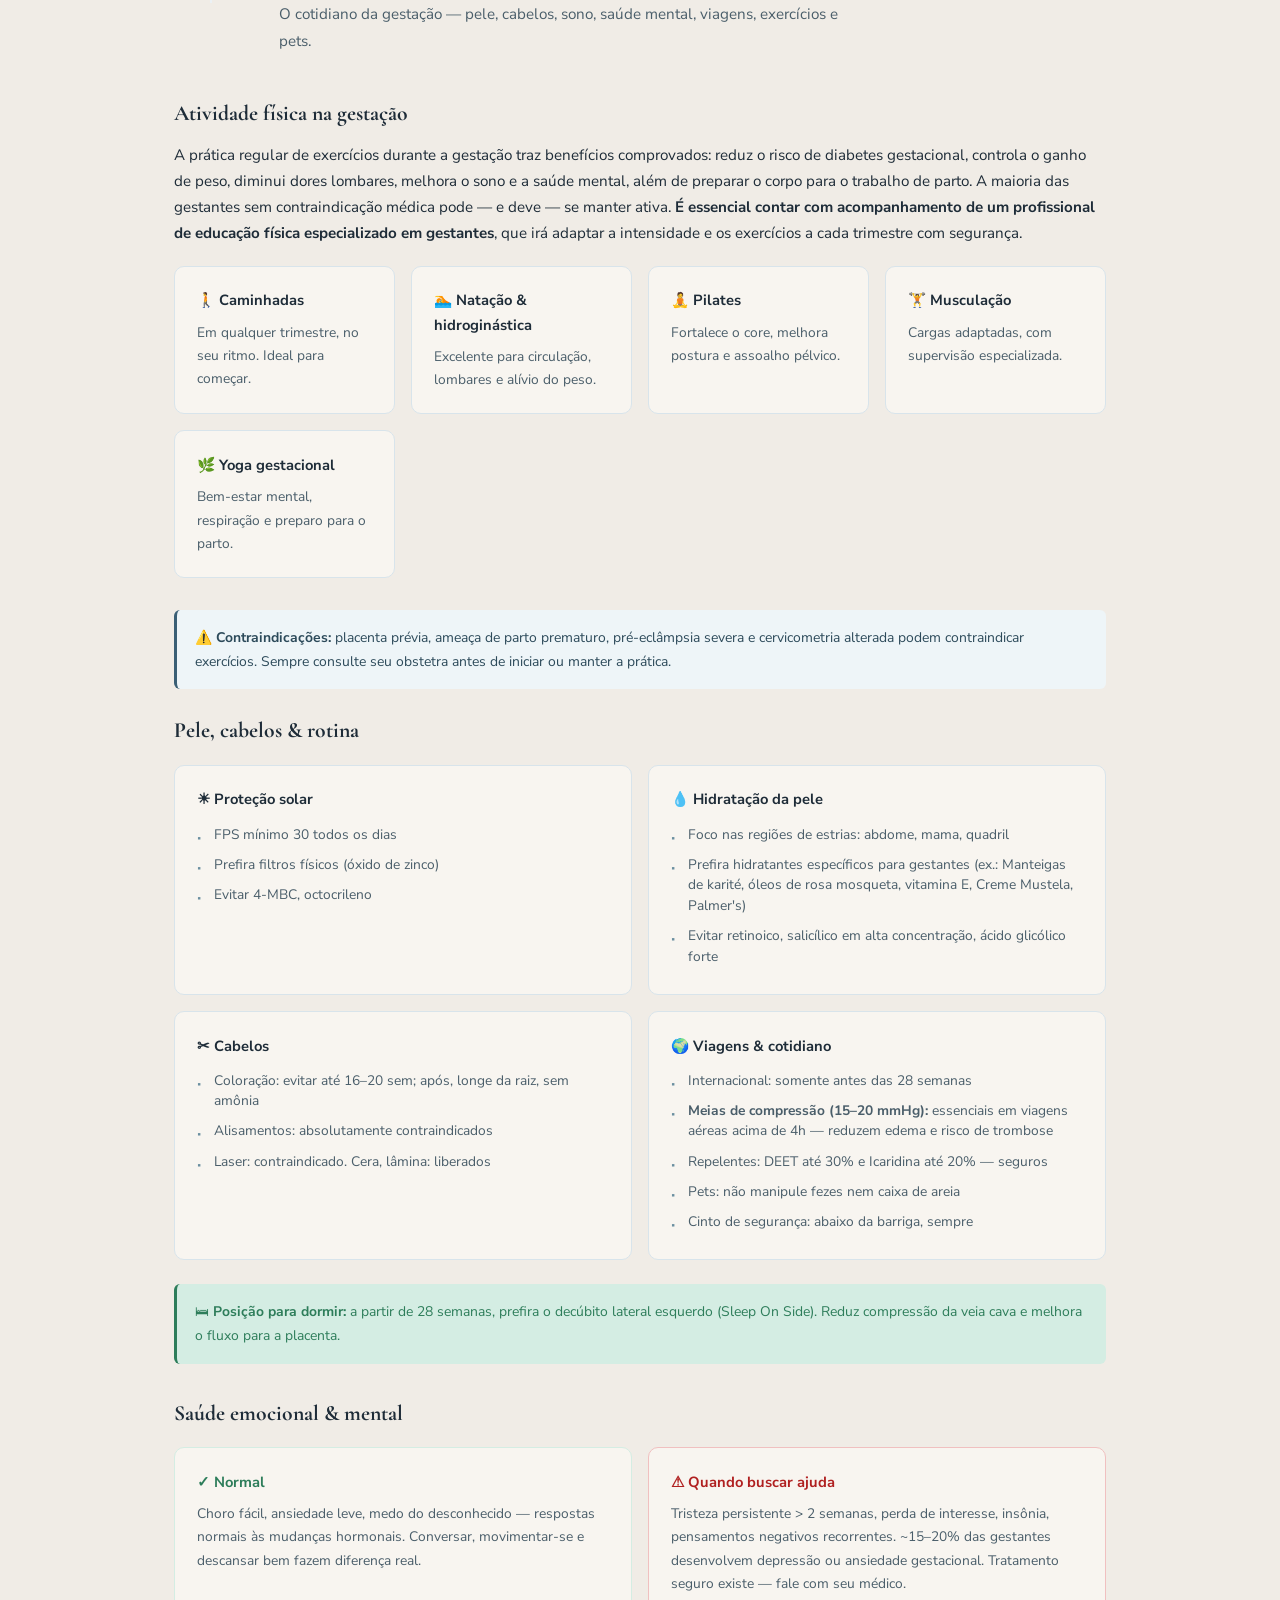
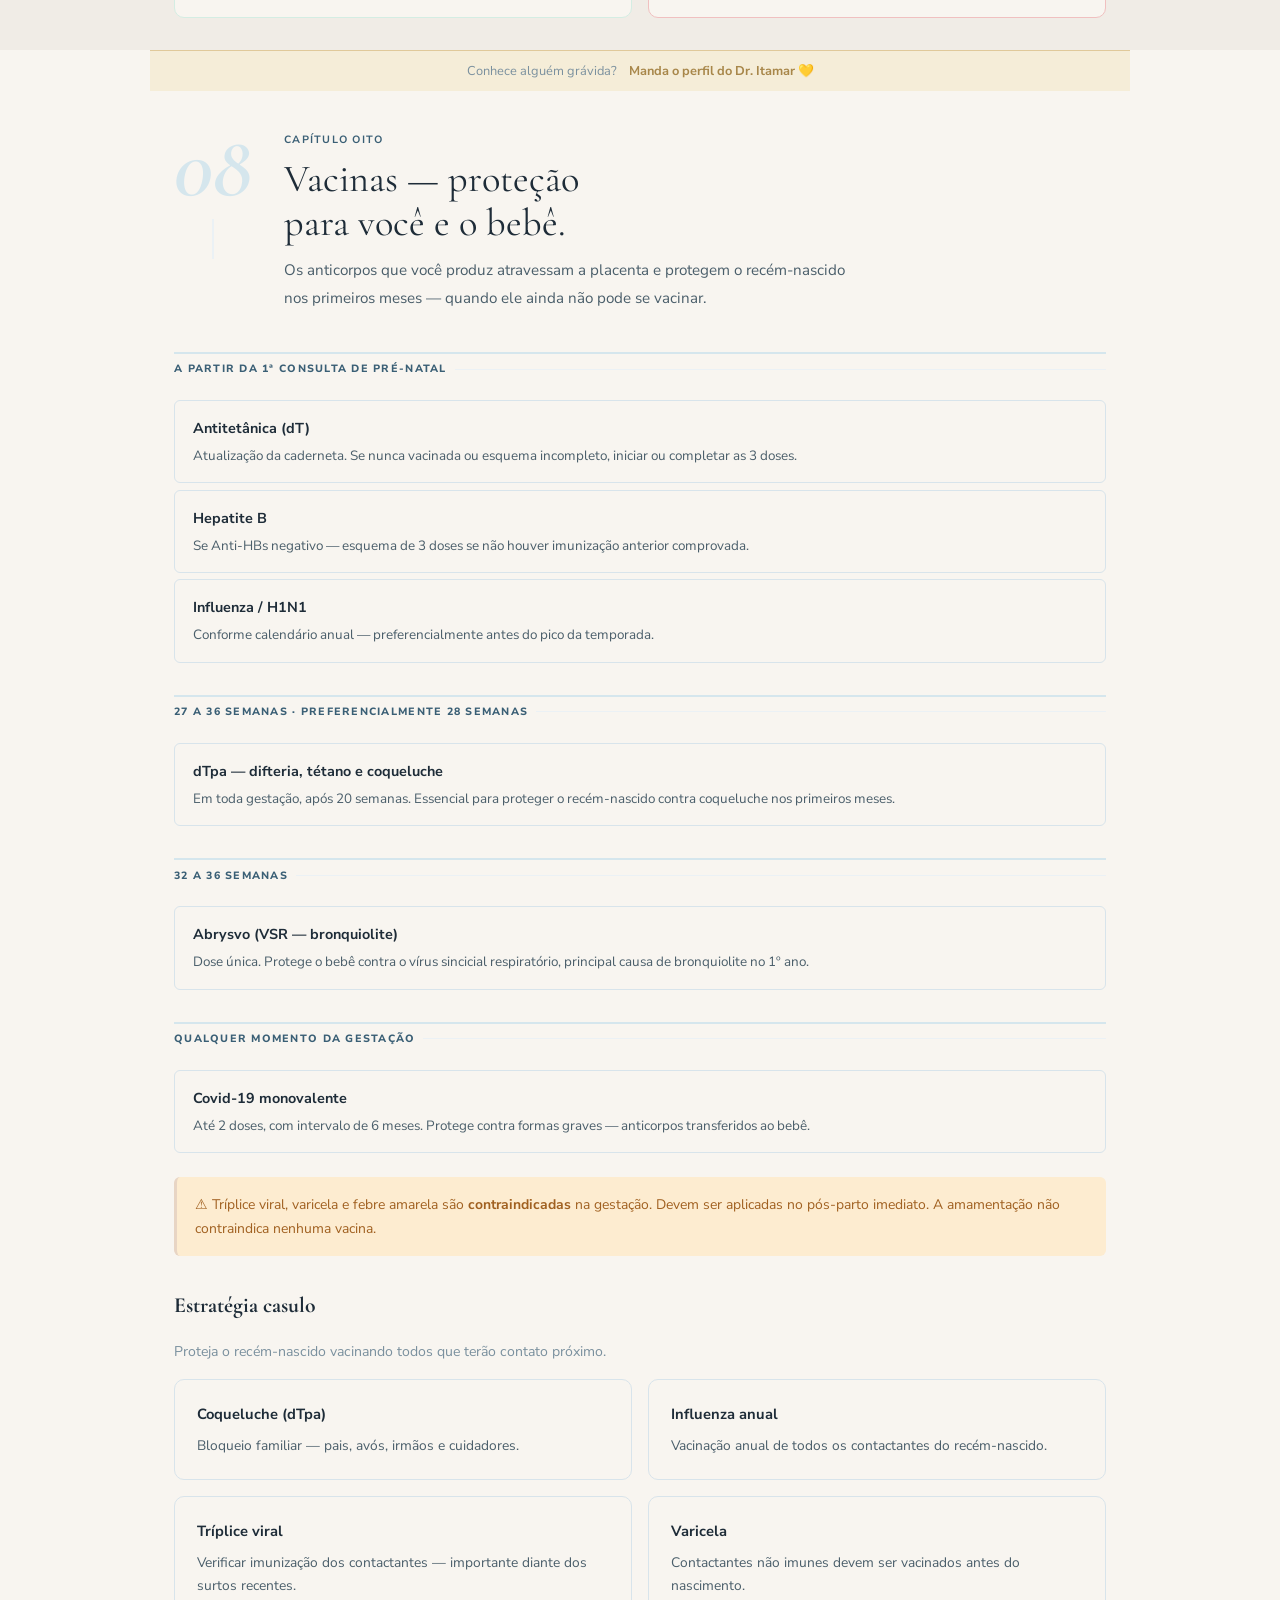
==== commit fc6d1519: "fix: logo original + foto real + calculadoras premium + footer premium + print CSS A4" ====
--- a/guia-publico.html
+++ b/guia-publico.html
@@ -200,12 +200,46 @@
       font-size: .78rem; font-weight: 600; padding: .4rem .9rem;
     }
     .hero-right {
-      background: var(--bg);
-      border: 1px solid var(--border);
-      border-radius: var(--radius);
-      padding: 1.75rem;
-      box-shadow: var(--shadow);
-    }
+  position: relative;
+  border-radius: var(--radius);
+  overflow: hidden;
+  box-shadow: 0 20px 60px rgba(44,74,90,.18), 0 4px 16px rgba(44,74,90,.10);
+}
+.doctor-photo-wrapper {
+  position: relative;
+  aspect-ratio: 3/4;
+  overflow: hidden;
+  border-radius: var(--radius);
+}
+.doctor-photo-img {
+  width: 100%;
+  height: 100%;
+  object-fit: cover;
+  object-position: top center;
+  display: block;
+  transition: transform .6s ease;
+}
+.doctor-photo-wrapper:hover .doctor-photo-img {
+  transform: scale(1.03);
+}
+.doctor-photo-caption {
+  position: absolute;
+  bottom: 0; left: 0; right: 0;
+  background: linear-gradient(to top, rgba(28,44,56,.92) 0%, transparent 100%);
+  padding: 2rem 1.25rem 1.1rem;
+  display: flex; flex-direction: column; gap: .15rem;
+}
+.doctor-photo-caption strong {
+  font-family: var(--font-serif);
+  font-size: 1.15rem;
+  color: #fff;
+  font-weight: 600;
+}
+.doctor-photo-caption span {
+  font-size: .72rem;
+  color: rgba(255,255,255,.75);
+  letter-spacing: .04em;
+}
     .hero-meta-row { display: flex; flex-direction: column; gap: 0; }
     .hero-meta-item { display: flex; justify-content: space-between; align-items: center; padding: .85rem 0; border-bottom: 1px solid var(--border-light); }
     .hero-meta-item:last-child { border-bottom: none; }
@@ -518,8 +552,7 @@
     }
 
     /* ── PRINT ── */
-    @media print {
-      nav, #progress, #btt { display: none; }
+    
       .acc-body { display: block !important; }
       section { break-inside: avoid; padding: 2rem 0; }
     }
@@ -599,8 +632,7 @@
       text-transform: uppercase;
       font-weight: 600;
     }
-    @media print {
-      .wm-strip { position: fixed; bottom: 0; background: transparent; }
+    
       .wm-strip span { color: rgba(58,80,104,.5); }
     }
     
@@ -617,17 +649,8 @@
 }
 
 
-.water-cups {
-  display:flex; flex-wrap:wrap; gap:.4rem; margin-top:1rem;
-  padding:.75rem; background:var(--brand-ghost); border-radius:var(--radius-xs);
-}
-.water-cup {
-  font-size:1.4rem; opacity:.25; transition:opacity .3s, transform .3s;
-  filter:grayscale(1);
-}
-.water-cup.filled {
-  opacity:1; filter:none; transform:scale(1.05);
-}
+
+
 
 
 /* -- MOBILE RESPONSIVO (extra) -- */
@@ -678,6 +701,82 @@
   opacity: 1; transform: translateY(0);
 }
 
+
+/* ── FOOTER PREMIUM ── */
+#footer {
+  background: var(--brand-dark);
+  color: rgba(255,255,255,.85);
+  padding: 4rem 0 2rem;
+  margin-top: 0;
+}
+.footer-inner {
+  max-width: 980px; margin: 0 auto; padding: 0 1.5rem;
+}
+.footer-top {
+  display: grid;
+  grid-template-columns: 1.8fr 1fr 1fr 1fr;
+  gap: 3rem;
+  padding-bottom: 3rem;
+  border-bottom: 1px solid rgba(255,255,255,.12);
+}
+.footer-tagline {
+  font-size: .9rem;
+  color: rgba(255,255,255,.65);
+  line-height: 1.6;
+  margin-bottom: .4rem;
+  font-style: italic;
+  font-family: var(--font-serif);
+}
+.footer-crm {
+  font-size: .72rem;
+  color: rgba(255,255,255,.4);
+  letter-spacing: .06em;
+  text-transform: uppercase;
+}
+.footer-col h4 {
+  font-size: .68rem;
+  font-weight: 800;
+  text-transform: uppercase;
+  letter-spacing: .1em;
+  color: var(--gold-light);
+  margin-bottom: 1rem;
+}
+.footer-col ul {
+  list-style: none;
+  display: flex;
+  flex-direction: column;
+  gap: .55rem;
+}
+.footer-col ul li {
+  font-size: .84rem;
+  color: rgba(255,255,255,.65);
+  line-height: 1.4;
+}
+.footer-col ul li a {
+  color: rgba(255,255,255,.65);
+  text-decoration: none;
+  transition: color .2s;
+}
+.footer-col ul li a:hover { color: var(--gold-light); }
+.footer-bottom {
+  padding-top: 1.75rem;
+  display: flex;
+  flex-direction: column;
+  gap: .4rem;
+}
+.footer-bottom p {
+  font-size: .72rem;
+  color: rgba(255,255,255,.35);
+  line-height: 1.5;
+}
+@media (max-width: 768px) {
+  .footer-top { grid-template-columns: 1fr 1fr; gap: 2rem; }
+  .footer-brand { grid-column: 1 / -1; }
+}
+@media (max-width: 480px) {
+  .footer-top { grid-template-columns: 1fr; }
+}
+
 </style>
   <!-- SEO & Open Graph -->
   <meta property="og:title" content="Guia da Gestação — Dr. Itamar Santana"/>
@@ -688,10 +787,143 @@
   <meta name="twitter:card" content="summary_large_image"/>
   <meta name="keywords" content="pré-natal Recife, gestação semana a semana, Dr. Itamar Santana, ginecologista Recife, guia gestação, gravidez saudável"/>
   <link rel="canonical" href="https://guia-da-gestacao-itamar.vercel.app"/>
+
 <style media="print">
-  #agendar-btn, #btt, nav, .chapter-share-nudge, #compartilhar { display: none !important; }
-  body { background: white; }
-  section { page-break-inside: avoid; }
+  /* Reset para impressão */
+  *, *::before, *::after { box-sizing: border-box; }
+  
+  /* Esconder elementos de navegação e interação */
+  nav, #agendar-btn, #btt, #progress, .nav-toggle, #nav-drawer,
+  .chapter-share-nudge, #compartilhar, .hero-cta, .acc-trigger .acc-icon,
+  .tab-bar, footer { display: none !important; }
+
+  /* Página */
+  @page {
+    margin: 20mm 18mm 20mm 18mm;
+    size: A4;
+  }
+  
+  body {
+    font-family: 'Nunito Sans', Arial, sans-serif;
+    font-size: 10pt;
+    line-height: 1.6;
+    color: #1e2c38;
+    background: white !important;
+  }
+
+  /* Cabeçalho de impressão */
+  #hero {
+    background: white !important;
+    padding: 0 0 16pt !important;
+    border-bottom: 2pt solid #2C4A5A;
+    margin-bottom: 16pt;
+    page-break-after: avoid;
+  }
+  .hero-inner {
+    display: grid;
+    grid-template-columns: 1fr auto;
+    gap: 24pt;
+    align-items: start;
+  }
+  .hero-right {
+    width: 100pt;
+    flex-shrink: 0;
+  }
+  .doctor-photo-img {
+    width: 100pt;
+    height: 130pt;
+    object-fit: cover;
+    border-radius: 4pt;
+  }
+  .doctor-photo-caption {
+    background: none !important;
+    position: static !important;
+    padding: 4pt 0 0 !important;
+  }
+  .doctor-photo-caption strong {
+    color: #1e2c38 !important;
+    font-size: 9pt;
+  }
+  .doctor-photo-caption span {
+    color: #7a909e !important;
+    font-size: 8pt;
+  }
+  .hero-eyebrow { display: none; }
+  .hero-title {
+    font-size: 22pt !important;
+    line-height: 1.15 !important;
+    margin-bottom: 6pt !important;
+    color: #2C4A5A !important;
+  }
+  .hero-lead { font-size: 9.5pt !important; color: #4a5e6a !important; }
+  .hero-public-badge { font-size: 8pt; padding: 3pt 6pt; }
+
+  /* Seções */
+  section {
+    padding: 12pt 0 !important;
+    border-top: 1pt solid #e0e8ed !important;
+    page-break-inside: avoid;
+    opacity: 1 !important;
+    transform: none !important;
+  }
+  .section-eyebrow { font-size: 7pt; }
+  .section-title { font-size: 16pt !important; }
+  .section-lead { font-size: 9pt; }
+
+  /* Grids para impressão */
+  .cards-2, .cards-3, .cards-auto { 
+    display: grid !important; 
+    grid-template-columns: 1fr 1fr !important; 
+    gap: 8pt !important; 
+  }
+  .toc-grid { grid-template-columns: 1fr 1fr 1fr !important; gap: 6pt !important; }
+  .stat-row { grid-template-columns: 1fr 1fr 1fr 1fr !important; gap: 6pt !important; }
+  .trim-grid { grid-template-columns: 1fr 1fr !important; }
+  .nutrient-grid { grid-template-columns: 1fr 1fr 1fr !important; }
+  .food-grid { grid-template-columns: 1fr 1fr 1fr !important; }
+  
+  /* Cards */
+  .card, .toc-item, .stat-card, .trim-card, .baby-card, .vacc-item {
+    border: 0.5pt solid #d0d8de !important;
+    padding: 6pt !important;
+    break-inside: avoid;
+  }
+  .card-title, .toc-title { font-size: 8.5pt !important; }
+  .card-text, .card ul li, .toc-desc { font-size: 8pt !important; }
+  .stat-num { font-size: 14pt !important; }
+  .stat-label { font-size: 7pt !important; }
+
+  /* Tabelas */
+  .data-table { font-size: 8pt !important; }
+  .data-table th { background: #2C4A5A !important; color: white !important; }
+
+  /* Acordeões — mostrar abertos */
+  .acc-body { display: block !important; grid-template-rows: unset !important; }
+  .acc-body-inner { padding: 0 6pt 6pt !important; }
+  .acc-trigger { padding: 4pt 6pt !important; }
+
+  /* Calculadoras — esconder (não fazem sentido em PDF) */
+  #calcs { display: none !important; }
+
+  /* Sinais de alerta */
+  #alerts { background: #fff5f5 !important; }
+  .alert-card { border: 1pt solid #e8a0a0 !important; }
+
+  /* Quebras de página */
+  #toc { page-break-after: always; }
+  #ch1, #ch5, #ch8 { page-break-before: always; }
+  
+  /* Rodapé de impressão */
+  body::after {
+    content: "Guia da Gestação · Dr. Itamar Santana · CRM/PE 23.569 · ELLAS Saúde Integrada · Recife-PE · Conteúdo educativo — não substitui consulta médica";
+    display: block;
+    text-align: center;
+    font-size: 7pt;
+    color: #aabbc6;
+    border-top: 0.5pt solid #d0d8de;
+    padding-top: 6pt;
+    margin-top: 12pt;
+  }
 </style>
 </head>
 <body>
@@ -714,13 +946,8 @@
 <!-- NAV -->
 <nav>
   <div class="nav-inner">
-    <a href="#hero" class="nav-logo-link" style="display:flex;align-items:center;gap:.6rem;text-decoration:none;">
-  <svg width="28" height="28" viewBox="0 0 40 40" fill="none" xmlns="http://www.w3.org/2000/svg">
-    <path d="M32 4C32 4 28 8 20 18C15 25 12 32 12 32L16 28C16 28 14 34 10 38C10 38 22 32 28 20C35 8 36 4 36 4L32 8C32 8 34 5 32 4Z" fill="#C9A96E" opacity="0.9"/>
-    <path d="M12 32L8 36M16 28L12 32" stroke="#C9A96E" stroke-width="1.5" stroke-linecap="round"/>
-    <path d="M20 18C22 15 26 12 30 10" stroke="#E0C99A" stroke-width="1" stroke-linecap="round" opacity="0.6"/>
-  </svg>
-  <span style="font-family:'Cormorant Garamond',Georgia,serif;font-size:1.05rem;font-weight:600;color:#2C4A5A;letter-spacing:.01em;">Dr. Itamar <em style="color:#C9A96E;font-style:italic;">Santana</em></span>
+    <a href="#hero" aria-label="Dr. Itamar Santana — início">
+  <img src="[data-uri]" alt="Itamar Santana — Ginecologia &amp; Obstetrícia" style="height:38px;display:block;" />
 </a>
     <button class="nav-toggle" onclick="toggleDrawer()">☰ Menu</button>
     <ul class="nav-links">
@@ -767,33 +994,18 @@
         </div>
       </div>
       <div class="hero-right">
-<div class="doctor-photo-block" style="
-  width:100%; aspect-ratio:4/3; border-radius:12px; overflow:hidden;
-  background:linear-gradient(135deg,var(--brand-ghost),var(--warm-pale));
-  border:2px dashed var(--brand-pale); display:flex; flex-direction:column;
-  align-items:center; justify-content:center; margin-bottom:1.25rem;
-  position:relative; min-height:180px;
-">
-  <div style="text-align:center;padding:1rem;">
-    <div style="font-size:2.5rem;margin-bottom:.5rem;">&#x1F468;&#x200D;&#x2695;&#xFE0F;</div>
-    <p style="font-size:.75rem;color:var(--brand);font-weight:600;margin:0;">Foto do Dr. Itamar</p>
-    <p style="font-size:.68rem;color:var(--text-muted);margin:.2rem 0 0;">jaleco claro · substituir aqui</p>
+  <div class="doctor-photo-wrapper">
+    <img src="[data-uri]" 
+         alt="Dr. Itamar Santana — Ginecologista e Obstetra" 
+         class="doctor-photo-img" />
+    <div class="doctor-photo-caption">
+      <strong>Dr. Itamar Santana</strong>
+      <span>CRM/PE 23.569 · RQE 9.955</span>
+      <span>Ginecologia &amp; Obstetrícia</span>
+    </div>
   </div>
 </div>
-        <div class="hero-meta-row">
-          <div class="hero-meta-item"><span class="hm-label">Autor</span><span class="hm-val">Dr. Itamar Santana</span></div>
-          <div class="hero-meta-item"><span class="hm-label">CRM/PE</span><span class="hm-val">23.569 · RQE 9.955</span></div>
-          <div class="hero-meta-item"><span class="hm-label">Especialidade</span><span class="hm-val">Ginecologia & Obstetrícia</span></div>
-          <div class="hero-meta-item"><span class="hm-label">Referências</span><span class="hm-val">FIGO · ACOG · FEBRASGO</span></div>
-          <div class="hero-meta-item"><span class="hm-label">Edição</span><span class="hm-val">2026</span></div>
-        </div>
-        <a href="https://wa.me/5581991839111?text=Ol%C3%A1%2C+vim+pelo+Guia+da+Gesta%C3%A7%C3%A3o+e+gostaria+de+agendar+uma+consulta" target="_blank" style="display:flex; align-items:center; justify-content:center; gap:.5rem; background:var(--warm-pale); color:var(--warm-dark); border:1.5px solid var(--warm-light); border-radius:var(--radius-xs); padding:.75rem; font-size:.86rem; font-weight:700; text-decoration:none; margin-top:1rem; transition:all .2s;" onmouseover="this.style.background='var(--warm-light)'" onmouseout="this.style.background='var(--warm-pale)'">
-          📱 Agendar consulta · (81) 99183-9111
-        </a>
-        <a href="https://instagram.com/dr.itamarsantana?utm_source=guia&utm_medium=site&utm_campaign=guia_gestacao" target="_blank" style="display:flex; align-items:center; justify-content:center; gap:.5rem; background:var(--brand-ghost); color:var(--brand); border:1.5px solid var(--brand-pale); border-radius:var(--radius-xs); padding:.75rem; font-size:.86rem; font-weight:700; text-decoration:none; margin-top:.6rem; transition:all .2s;" onmouseover="this.style.background='var(--brand-pale)'" onmouseout="this.style.background='var(--brand-ghost)'">
-          📲 Seguir no Instagram · @dr.itamarsantana
-        </a>
-      </div>
+    </div>
     </div>
   </div>
 </section>
@@ -874,16 +1086,17 @@
         <div class="weight-status" id="peso-status"></div>
         <p class="result-sub" id="peso-cat" style="margin-top:.5rem; font-size:.82rem; color:var(--text-muted);"></p>
       </div>
-    
-<div id="weight-bar-wrap" style="display:none; margin-top:1rem;">
-  <div class="weight-bar-container">
-    <div id="weight-bar-fill" class="weight-bar-fill" style="width:0%;background:#2d7d5a;"></div>
+    <div id="weight-bar-premium" style="display:none; margin-top:1.25rem;">
+  <div style="font-size:.7rem;font-weight:700;text-transform:uppercase;letter-spacing:.08em;color:var(--text-muted);margin-bottom:.6rem;" id="peso-status-label"></div>
+  <div style="background:var(--border-light);border-radius:8px;height:8px;overflow:hidden;position:relative;">
+    <div id="peso-bar" style="height:100%;border-radius:8px;transition:width .7s cubic-bezier(.4,0,.2,1),background .3s;width:0%;"></div>
   </div>
-  <div class="weight-bar-label">
-    <span>Abaixo</span><span>Ideal</span><span>Acima</span>
+  <div style="display:flex;justify-content:space-between;margin-top:.35rem;font-size:.68rem;color:var(--text-muted);">
+    <span>Insuficiente</span><span>Recomendado</span><span>Excessivo</span>
   </div>
 </div>
-    </div>
+    
+
 
     <!-- CALC 3: HIDRATAÇÃO -->
     <div class="calc-card">
@@ -905,12 +1118,21 @@
         <p class="result-sub" id="hidra-msg" style="margin-top:1rem;"></p>
         <div class="infobox infobox-brand" style="margin-top:1rem;">💡 Distribua a ingestão ao longo do dia. Chás, água de coco e sucos naturais contam para a meta. A hidratação adequada contribui para o volume do líquido amniótico e previne infecções urinárias.</div>
       </div>
-<div id="water-cups-wrap" style="display:none; margin-top:.75rem;">
-  <div class="water-cups" id="water-cups-grid"></div>
-  <p style="font-size:.72rem;color:var(--text-muted);margin-top:.4rem;text-align:center;">Cada copo = 250ml</p>
+
+  </div>
+<div id="hidra-visual" style="display:none; margin-top:1rem;">
+  <div style="display:flex; align-items:center; gap:.75rem; padding:1rem; background:var(--brand-ghost); border-radius:var(--radius-xs); border-left:3px solid var(--brand);">
+    <svg width="32" height="32" viewBox="0 0 24 24" fill="none" xmlns="http://www.w3.org/2000/svg">
+      <path d="M12 2C12 2 5 10 5 15a7 7 0 0014 0C19 10 12 2 12 2z" fill="var(--brand)" opacity=".2"/>
+      <path d="M12 2C12 2 5 10 5 15a7 7 0 0014 0C19 10 12 2 12 2z" stroke="var(--brand)" stroke-width="1.5" stroke-linecap="round"/>
+      <path d="M9 17a3 3 0 006 0" stroke="var(--brand-mid)" stroke-width="1.5" stroke-linecap="round"/>
+    </svg>
+    <div>
+      <div id="hidra-display" style="font-family:var(--font-serif);font-size:1.6rem;color:var(--brand-dark);font-weight:600;line-height:1;"></div>
+      <div style="font-size:.75rem;color:var(--text-muted);margin-top:.2rem;" id="hidra-copos-texto"></div>
+    </div>
+  </div>
 </div>
-    </div>
-  </div>
 </section>
 
 <section id="toc">
@@ -1574,36 +1796,44 @@
     </p>
   </div>
 </section>
-<footer>
-<div style="text-align:center;margin-bottom:1rem;">
-  <svg width="36" height="36" viewBox="0 0 40 40" fill="none" xmlns="http://www.w3.org/2000/svg">
-    <path d="M32 4C32 4 28 8 20 18C15 25 12 32 12 32L16 28C16 28 14 34 10 38C10 38 22 32 28 20C35 8 36 4 36 4L32 8C32 8 34 5 32 4Z" fill="#C9A96E" opacity="0.9"/>
-    <path d="M12 32L8 36M16 28L12 32" stroke="#C9A96E" stroke-width="1.5" stroke-linecap="round"/>
-    <path d="M20 18C22 15 26 12 30 10" stroke="#E0C99A" stroke-width="1" stroke-linecap="round" opacity="0.6"/>
-  </svg>
-</div>
-  <div class="container">
-    <img src="[data-uri]" alt="Dr. Itamar Santana" class="footer-logo"/>
-    <div class="footer-grid">
+<footer id="footer">
+  <div class="footer-inner">
+    <div class="footer-top">
+      <div class="footer-brand">
+        <img src="[data-uri]" alt="Itamar Santana" style="height:44px;margin-bottom:1rem;display:block;" />
+        <p class="footer-tagline">Diagnóstico real. Não consulta rápida.</p>
+        <p class="footer-crm">CRM/PE 23.569 · RQE 9.955</p>
+      </div>
       <div class="footer-col">
-        <p class="footer-col-title">Consultório</p>
-        <p style="color:rgba(255,255,255,.65); font-size:.86rem; line-height:1.7;">ELLAS Saúde Integrada<br/>Rua Padre Roma, 120 · Sala 1601<br/>Tamarineira · Recife, PE</p>
+        <h4>Especialidades</h4>
+        <ul>
+          <li>Pré-natal humanizado</li>
+          <li>Parto humanizado</li>
+          <li>Endometriose</li>
+          <li>Ginecologia preventiva</li>
+        </ul>
       </div>
       <div class="footer-col">
-        <p class="footer-col-title">Contato</p>
-        <a href="https://wa.me/5581991839111?text=Ol%C3%A1%2C+vim+pelo+Guia+da+Gesta%C3%A7%C3%A3o+e+gostaria+de+agendar+uma+consulta">(81) 99183-9111</a>
-        <a href="https://dritamarsantana.com" target="_blank">dritamarsantana.com</a>
-        <a href="https://instagram.com/dr.itamarsantana?utm_source=guia&utm_medium=site&utm_campaign=guia_gestacao" target="_blank">@dr.itamarsantana</a>
+        <h4>Clínica</h4>
+        <ul>
+          <li>ELLAS Saúde Integrada</li>
+          <li>R. Padre Roma, 120 — Sala 1601</li>
+          <li>Tamarineira · Recife-PE</li>
+        </ul>
       </div>
       <div class="footer-col">
-        <p class="footer-col-title">Recursos</p>
-        <a href="#calcs">Calculadoras</a>
-        <a href="#toc">Sumário</a>
-      </div>
-    </div>
-    <hr class="footer-divider"/>
-    <p class="footer-badge">📋 Versão pública · Sem prescrições medicamentosas</p>
-    <p class="footer-disclaimer">Guia elaborado com base em diretrizes da FIGO, FEBRASGO, ACOG, Cochrane, UpToDate e <strong style="color:rgba(255,255,255,.7)">Ministério da Saúde do Brasil</strong>. Esta versão pública tem caráter educativo e <strong>não substitui a consulta médica presencial</strong>. Para prescrições e orientações individualizadas, agende sua consulta. Última atualização: maio de 2026.</p>
+        <h4>Contato</h4>
+        <ul>
+          <li><a href="https://wa.me/5581991839111?utm_source=guia&utm_medium=footer&utm_campaign=guia_gestacao" target="_blank" rel="noopener">(81) 99183-9111</a></li>
+          <li><a href="https://instagram.com/dr.itamarsantana?utm_source=guia&utm_medium=footer&utm_campaign=guia_gestacao" target="_blank" rel="noopener">@dr.itamarsantana</a></li>
+          <li><a href="https://dritamarsantana.com?utm_source=guia&utm_medium=footer&utm_campaign=guia_gestacao" target="_blank" rel="noopener">dritamarsantana.com</a></li>
+        </ul>
+      </div>
+    </div>
+    <div class="footer-bottom">
+      <p>© 2026 Dr. Itamar Santana · Ginecologia &amp; Obstetrícia · Recife-PE</p>
+      <p>Conteúdo educativo. Não substitui consulta médica. Fontes: FIGO · ACOG · FEBRASGO · UpToDate</p>
+    </div>
   </div>
 </footer>
 
@@ -1750,22 +1980,30 @@
     showMsg('peso-status','IMC: ' + bmi.toFixed(1) + ' (' + cat + '). Ganho recomendado: ' + ganhoMin + '–' + ganhoMax + ' kg','ok');
   }
   show('peso-result');
-  // Barra visual
-  var wrap = document.getElementById('weight-bar-wrap');
-  var bar = document.getElementById('weight-bar-fill');
-  if (wrap && bar) {
-    wrap.style.display = 'block';
-    var atualEl2 = document.getElementById('peso-atual');
-    if (atualEl2 && atualEl2.value) {
-      var ppAtualBar = parseFloat(atualEl2.value.replace(',','.'));
-      var ppBar = parseFloat(document.getElementById('peso-inicial').value.replace(',','.'));
-      var ganho = ppAtualBar - ppBar;
-      var minW = ganhoMin; var maxW = ganhoMax;
-      var pct = Math.min(Math.max((ganho / maxW) * 70, 5), 95);
-      bar.style.width = pct + '%';
-      if (ganho < minW) { bar.style.background = '#C9A96E'; }
-      else if (ganho > maxW) { bar.style.background = '#b02020'; }
-      else { bar.style.background = '#2d7d5a'; }
+  // Barra visual premium
+  var barEl = document.getElementById('weight-bar-premium');
+  var barFill = document.getElementById('peso-bar');
+  var barLabel = document.getElementById('peso-status-label');
+  var atualEl2 = document.getElementById('peso-atual');
+  if (barEl && atualEl2 && atualEl2.value) {
+    var ppAtualBar = parseFloat(atualEl2.value.replace(',','.'));
+    var ganho = ppAtualBar - pp;
+    var min = ganhoMin; var max = ganhoMax;
+    barEl.style.display = 'block';
+    var pct = Math.min(Math.max((ganho / (max || 16)) * 75, 4), 96);
+    barFill.style.width = pct + '%';
+    if (ganho < min) {
+      barFill.style.background = 'var(--gold)';
+      barLabel.textContent = '⚠ Ganho abaixo do recomendado';
+      barLabel.style.color = 'var(--gold-dark)';
+    } else if (ganho > max) {
+      barFill.style.background = 'var(--danger)';
+      barLabel.textContent = '⚠ Ganho acima do recomendado';
+      barLabel.style.color = 'var(--danger)';
+    } else {
+      barFill.style.background = 'var(--success)';
+      barLabel.textContent = '✓ Ganho dentro da faixa recomendada';
+      barLabel.style.color = 'var(--success)';
     }
   }
 }
@@ -1789,19 +2027,13 @@
 
   showMsg('hidra-msg','Base 35 mL/kg + 300 mL extras de gestação. Aumente em dias quentes ou com atividade física.','ok');
   show('hidra-result');
-  // Mostrar copos
-  var cupsWrap = document.getElementById('water-cups-wrap');
-  var cupsGrid = document.getElementById('water-cups-grid');
-  if (cupsWrap && cupsGrid) {
-    var totalCopos = Math.round(litros * 4);
-    cupsWrap.style.display = 'block';
-    cupsGrid.innerHTML = '';
-    for (var i = 0; i < Math.min(totalCopos, 12); i++) {
-      var cup = document.createElement('span');
-      cup.className = 'water-cup filled';
-      cup.textContent = '🥛';
-      cupsGrid.appendChild(cup);
-    }
+  var hidraVisual = document.getElementById('hidra-visual');
+  var hidraDisplay = document.getElementById('hidra-display');
+  var hidraCopas = document.getElementById('hidra-copos-texto');
+  if (hidraVisual) {
+    hidraVisual.style.display = 'block';
+    hidraDisplay.textContent = litros + ' litros / dia';
+    hidraCopas.textContent = Math.round(litros * 4) + ' copos de 250ml';
   }
 }
 
